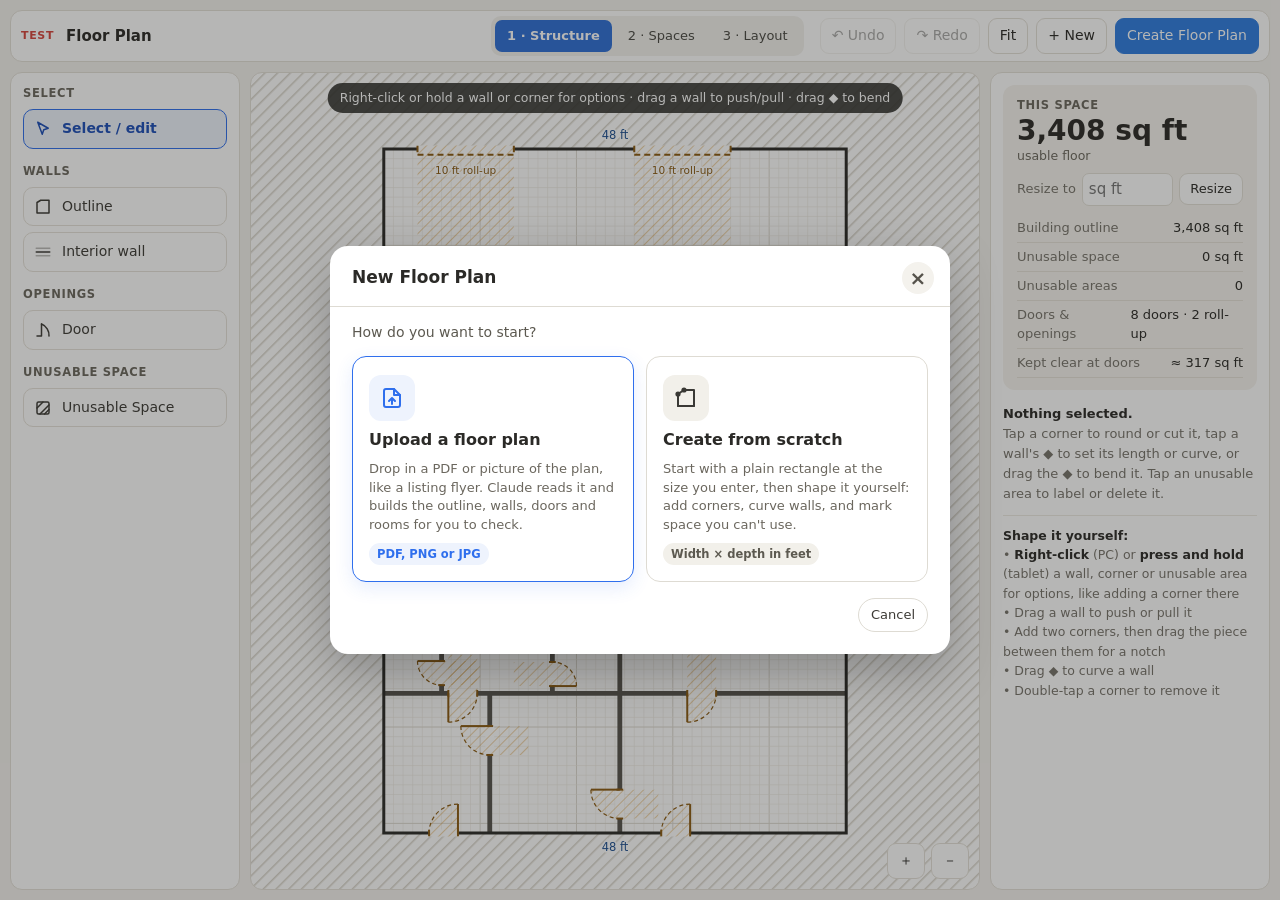
==== floorplan.html @ 1f3d847f "Parking bay art: an empty striped parking space instead of a car Asphalt with white side stripes, a " ====
<!DOCTYPE html>
<html lang="en">
<head>
<script>/* On the test site (not inside a Claude artifact), floor plans are read through the test server's
   /api/read-plan route, signed in with the test app's own sign-in. Never used on the live site. */
(function(){if(typeof window.claude!=='undefined')return;var h=location.hostname;if(!/^test\./.test(h)&&!/^(localhost|127\.0\.0\.1)$/.test(h))return;
 var API='https://mancave-api-test.adamtww.workers.dev';
 function b64(blob){return new Promise(function(res,rej){var r=new FileReader();r.onload=function(){res(String(r.result).split(',')[1])};r.onerror=rej;r.readAsDataURL(blob)})}
 async function sample(prompt,o){o=o||{};var imgs=[];for(var i=0;i<(o.images||[]).length;i++){var b=o.images[i];imgs.push({media_type:b.type||'image/png',data:await b64(b)})}
  var tok=null;try{tok=localStorage.getItem('cave-token')}catch(_){}
  if(!tok)throw {code:'auth',message:'Sign in to the test app first (in this browser), then come back to this page.'};
  var r=await fetch(API+'/api/read-plan',{method:'POST',signal:o.signal,headers:{'content-type':'application/json',authorization:'Bearer '+tok},body:JSON.stringify({prompt:prompt,images:imgs,model:o.model,max_tokens:o.maxTokens||o.max_tokens})});
  var j=await r.json().catch(function(){return {}});if(!r.ok)throw {code:r.status===401?'auth':'server',message:j.error||('Error '+r.status)};return {text:j.text||'',truncated:!!j.truncated}}
 sample.limits=async function(){return {images:{mediaTypes:['image/png','image/jpeg','image/webp','image/gif']}}};
 window.claude={use:async function(n){if(n==='sample')return sample;throw new Error(n+' is not available on this site')}};window.__siteShim=true;
 window.addEventListener('load',function(){setTimeout(function(){var st=document.getElementById('ai-status');if(st&&/your own Claude plan/.test(st.textContent))st.textContent='Reads the plan with Claude through the test server. Sign in to the test app first.'},500)})})();
</script>
<meta charset="utf-8">
<meta name="viewport" content="width=device-width, initial-scale=1, maximum-scale=1">
<title>Floor Plan + Rooms</title>
<style>
:root{--bg:#f4f2ee;--panel:#fff;--line:#e4e0d8;--ink:#2b2a27;--mut:#77736b;--ac:#2f7de1;--acs:#e7f0fc;--bk:#3a3936;--red:#d6453d}
*{box-sizing:border-box}
html,body{margin:0;height:100%;overflow:hidden;background:var(--bg);color:var(--ink);font:14px/1.4 system-ui,-apple-system,"Segoe UI",sans-serif;-webkit-tap-highlight-color:transparent}
html{color-scheme:light}
button,input,select{font:inherit;color:inherit}
input,select,option,textarea{background-color:#fff;color:#2b2a27}
input{font-size:16px}
.app{display:grid;grid-template-columns:250px 1fr 236px;grid-template-rows:52px 1fr;height:100%;gap:10px;padding:10px}
.top{grid-column:1/4;display:flex;align-items:center;gap:8px;background:var(--panel);border:1px solid var(--line);border-radius:12px;padding:0 10px}
.top h1{font-size:15px;font-weight:600;margin:0 auto 0 4px}
.tag{font-size:11px;letter-spacing:.06em;color:var(--red);font-weight:600}
.btn{border:1px solid var(--line);background:#fff;border-radius:9px;padding:7px 11px;cursor:pointer;display:inline-flex;align-items:center;gap:6px;white-space:nowrap}
.btn:hover{background:#f8f6f2}
.btn.pri{background:var(--ac);border-color:var(--ac);color:#fff}
.btn.red{color:var(--red)}
.btn:disabled{opacity:.4;cursor:default}
.pane{background:var(--panel);border:1px solid var(--line);border-radius:12px;overflow:auto;padding:12px}
.pane h2{font-size:12px;letter-spacing:.06em;text-transform:uppercase;color:var(--mut);margin:4px 0 8px;font-weight:600}
.pane h2:not(:first-child){margin-top:18px}
.tiles{display:grid;grid-template-columns:repeat(3,1fr);gap:6px}
.tile{border:1px solid var(--line);border-radius:9px;background:#fff;padding:6px 2px 4px;cursor:pointer;display:flex;flex-direction:column;align-items:center;gap:2px;font-size:11px;color:var(--mut)}
.tile svg{width:34px;height:30px}
.tile.on{border-color:var(--ac);background:var(--acs);color:#1d4f91}
.tile.on svg path{fill:#bcd5f6;stroke:#1d4f91}
.fields{display:grid;grid-template-columns:1fr 1fr;gap:6px;margin-top:10px}
.fields label{font-size:11px;color:var(--mut);display:flex;flex-direction:column;gap:2px}
.fields input{width:100%;border:1px solid var(--line);border-radius:7px;padding:5px 7px}
.tools{display:grid;grid-template-columns:1fr 1fr;gap:6px}
.tool{border:1px solid var(--line);border-radius:9px;background:#fff;padding:7px 8px;cursor:pointer;text-align:left;font-size:13px}
.tool.on{border-color:var(--ac);background:var(--acs);color:#1d4f91}
.tool.bk.on{border-color:var(--bk);background:#ecebe8;color:var(--bk)}
.opt{display:flex;align-items:center;gap:8px;margin-top:8px;font-size:13px;color:var(--mut)}
.stage{position:relative;background:var(--panel);border:1px solid var(--line);border-radius:12px;overflow:hidden;touch-action:none}
#sv{width:100%;height:100%;display:block;user-select:none;-webkit-user-select:none;-webkit-touch-callout:none}
.wallhit:hover{stroke:rgba(47,125,225,.18)}
.ring{position:absolute;width:46px;height:46px;margin:-23px 0 0 -23px;border-radius:50%;border:3px solid #2f7de1;opacity:0;transform:scale(.3);pointer-events:none}
.ring.go{animation:hold .5s linear forwards}
@keyframes hold{0%{opacity:.2;transform:scale(.3)}100%{opacity:.9;transform:scale(1)}}
.cmenu{position:absolute;display:none;flex-direction:column;min-width:190px;background:#fff;border:1px solid var(--line);border-radius:12px;box-shadow:0 10px 30px rgba(0,0,0,.14);padding:5px;z-index:5}
.cmenu.on{display:flex}
.cmenu button{border:0;background:none;text-align:left;padding:9px 11px;border-radius:8px;cursor:pointer;font-size:14px}
.cmenu button:hover{background:#f3f1ec}
.cmenu .dz{color:var(--red)}
.pv{position:fixed;inset:0;background:rgba(30,29,27,.55);display:none;align-items:center;justify-content:center;z-index:20;padding:18px}
.pv.on{display:flex}
.pvbox{background:#fff;border-radius:14px;width:min(1100px,100%);height:100%;display:flex;flex-direction:column;overflow:hidden}
.pvhead{display:flex;justify-content:space-between;align-items:center;gap:10px;padding:10px 12px;border-bottom:1px solid var(--line)}
.pvmeta{font-size:12px;color:var(--mut)}
.pvbody{flex:1;overflow:auto;background:#f1efea;padding:14px;text-align:center}
.pvbody img,.pvbody canvas{display:block;margin:0 auto 14px;background:#fff;box-shadow:0 1px 4px rgba(0,0,0,.12)}
.hint{position:absolute;left:50%;top:10px;transform:translateX(-50%);background:rgba(43,42,39,.86);color:#fff;font-size:12.5px;padding:6px 12px;border-radius:20px;pointer-events:none;white-space:nowrap;max-width:94%;overflow:hidden;text-overflow:ellipsis}
.fab{position:absolute;right:10px;bottom:10px;display:flex;gap:6px}
.stat{background:#f8f6f2;border-radius:10px;padding:10px 12px;margin-bottom:8px}
.stat .k{font-size:11px;color:var(--mut)}
.stat .v{font-size:20px;font-weight:600}
.row{display:flex;justify-content:space-between;font-size:13px;padding:5px 0;border-bottom:1px solid #f0ede7}
.row span:first-child{color:var(--mut)}
.insp label{display:block;font-size:11px;color:var(--mut);margin:10px 0 3px}
.insp .ln{display:flex;gap:6px;flex-wrap:wrap}
.insp input{flex:1;min-width:0;border:1px solid var(--line);border-radius:7px;padding:5px 7px}
.insp .btn{padding:6px 9px;font-size:13px}
.empty{color:var(--mut);font-size:13px;line-height:1.55}
.empty b{color:var(--ink);font-weight:600}
.toast{position:fixed;left:50%;bottom:22px;transform:translateX(-50%) translateY(20px);opacity:0;background:var(--ink);color:#fff;padding:9px 16px;border-radius:10px;font-size:13px;transition:.25s;pointer-events:none;z-index:9}
.toast.on{opacity:1;transform:translateX(-50%)}
@media (max-width:900px){.app{grid-template-columns:1fr;grid-template-rows:52px auto 55vh auto;height:auto;min-height:100%}html,body{overflow:auto}.top{grid-column:1}}

#steps{display:flex;gap:4px;background:#f3f2ee;border-radius:10px;padding:4px;margin:0 8px}
#steps button{font:inherit;font-size:13px;border:0;background:transparent;padding:7px 12px;border-radius:7px;color:#4a4943;cursor:pointer;white-space:nowrap}
#steps button[aria-current=page]{background:#2f6fd6;color:#fff;font-weight:600}
#zleft,#zright{display:none;flex-direction:column;gap:10px}
body.st-spaces .zpL>*:not(#zleft),body.st-layout .zpL>*:not(#zleft),body.st-spaces .zpR>*:not(#zright),body.st-layout .zpR>*:not(#zright){display:none!important}
body.st-spaces #zleft,body.st-layout #zleft,body.st-spaces #zright,body.st-layout #zright{display:flex}
#zleft h2{margin:6px 0 0;font-size:11px;letter-spacing:.08em;text-transform:uppercase;color:#6b6960}
#zleft .btn.on{border-color:#2f7de1;background:#eaf1fd;color:#1d4f91}
.zseg{display:grid;grid-template-columns:repeat(2,minmax(0,1fr));gap:4px;background:#f3f2ee;padding:4px;border-radius:9px}
.zseg button{font:inherit;font-size:13px;padding:9px 4px;border:0;border-radius:7px;background:transparent;color:#4a4943;cursor:pointer}
.zseg button[aria-pressed=true]{background:#fff;color:#1d4f91;font-weight:600;box-shadow:0 1px 2px rgba(0,0,0,.12)}
.zhelp,.zmuted{font-size:12.5px;color:#6b6960;line-height:1.45;margin:0}
.zrow{display:flex;gap:12px;align-items:center;flex-wrap:wrap}.zsm{font-size:13px;color:#4a4943;display:flex;gap:6px;align-items:center}
.zsm select{font:inherit;font-size:13px;padding:4px 6px;border:1px solid #d9d6ce;border-radius:6px;background:#fff;color:#26251f}
.ztypes{display:flex;flex-direction:column;gap:2px}
.ztypes button,.zlist button{font:inherit;font-size:13.5px;display:flex;align-items:center;gap:9px;padding:7px 9px;border-radius:8px;border:1px solid transparent;background:transparent;color:#26251f;text-align:left;cursor:pointer}
.ztypes button:hover,.zlist button:hover{background:#f5f4f0}
.ztypes button[aria-pressed=true],.zlist button[aria-pressed=true]{border-color:#2f7de1;background:#eaf1fd;color:#1d4f91;font-weight:600}
.zsw{width:14px;height:14px;flex:0 0 14px;border-radius:4px}
.zcard{background:#fff;border:1px solid #e4e2dc;border-radius:12px;padding:14px;display:flex;flex-direction:column;gap:9px}
.zlab{font-size:11px;font-weight:600;letter-spacing:.08em;color:#6b6960}.zbig{font-size:26px;font-weight:700;color:#26251f}
.zstats{display:grid;grid-template-columns:1fr auto;gap:5px 10px;font-size:13px;color:#4a4943}.zstats b{color:#26251f;text-align:right}
.zbar{display:flex;height:9px;border-radius:5px;overflow:hidden;background:#ece9e2}
.zlist{display:flex;flex-direction:column;gap:2px;max-height:240px;overflow:auto}.zlist .zn{flex:1;min-width:0;overflow:hidden;text-overflow:ellipsis;white-space:nowrap}.zlist .za{font-size:12px;color:#6b6960;font-weight:400}
.zfl{display:flex;flex-direction:column;gap:4px;font-size:12px;color:#6b6960}
.zfl input,.zfl select{font:inherit;font-size:14px;color:#26251f;padding:8px 9px;border:1px solid #d9d6ce;border-radius:8px;background:#fff}
#z-name{font-weight:600;font-size:15px}
.zchk{display:flex;align-items:center;gap:8px;font-size:13.5px;color:#26251f}.zchk span{margin-left:auto;font-size:11.5px;color:#6b6960}.zchk input{width:17px;height:17px;margin:0}
.zbanner{font-size:12.5px;color:#1f3d75;background:#eef3fd;border-radius:8px;padding:9px 10px;line-height:1.45;display:flex;flex-direction:column;gap:7px;align-items:flex-start}
.zdel{color:#b42336!important;border-color:#e3b4bb!important;align-self:flex-start}

#l-q{font:inherit;font-size:14px;padding:8px 10px;border:1px solid #d9d6ce;border-radius:8px;background:#fff;color:#26251f}
#l-cats{display:flex;flex-direction:column;gap:4px;overflow:auto;min-height:0}
.lcat summary{display:flex;align-items:center;gap:8px;font-size:13.5px;font-weight:600;padding:7px 4px;cursor:pointer;list-style:none;color:#26251f}
.lcat summary::-webkit-details-marker{display:none}.lcat summary .za{margin-left:auto;font-weight:400;font-size:12px;color:#6b6960}
.lpi{font:inherit;font-size:13px;display:flex;gap:8px;justify-content:space-between;align-items:baseline;width:100%;text-align:left;padding:6px 8px 6px 26px;border:1px solid transparent;border-radius:7px;background:transparent;color:#26251f;cursor:pointer}
.lpi:hover{background:#f5f4f0}.lpi.on{border-color:#2f7de1;background:#eaf1fd;color:#1d4f91;font-weight:600}.lpi.nofit{color:#8f8b82}.lpi .za{font-size:12px;color:#6b6960;white-space:nowrap}
.lwarn{font-size:12.5px;color:#9b2c2c;background:#fdecec;border-radius:8px;padding:8px 10px;line-height:1.4}
.lsize{display:grid;grid-template-columns:1fr 1fr auto;gap:8px;align-items:end}.lsize input{width:100%;box-sizing:border-box}
.lrow{display:flex;gap:8px;flex-wrap:wrap}
.lcirc{display:flex;flex-direction:column;gap:6px}.lcirc div{display:grid;grid-template-columns:1fr auto;font-size:13px;color:#26251f}.lcirc em{font-style:normal;color:#6b6960;font-size:12px}.lcirc small{grid-column:1/-1;color:#6b6960;font-size:12px}
.lz{display:flex;flex-direction:column;gap:6px}.lz div{display:flex;align-items:center;gap:8px;font-size:13px}.lz .zn{flex:1;min-width:0;overflow:hidden;text-overflow:ellipsis;white-space:nowrap}.lz .za{font-size:12px;color:#6b6960}
.lalert summary{font-size:13px;font-weight:600;color:#8a4a0e;cursor:pointer}.lalert p{font-size:12.5px;color:#4a4943;line-height:1.45;margin:6px 0 0}
body.st-layout #zleft{min-height:0;overflow:hidden}
:root{--accent:#2f7de1;--bad:#d6453d;--muted:#77736b}
.chip{position:fixed;z-index:50;pointer-events:none;background:#fff;border:1px solid #c9c4b8;border-radius:8px;padding:7px 10px;box-shadow:0 10px 30px rgba(0,0,0,.18);font-size:12px;transform:translate(-50%,-60%) rotate(-3deg) scale(1.03);transition:transform .08s;white-space:nowrap}
.chip b{font-weight:600}.chip span{color:var(--muted);margin-left:6px}
body.dragging,body.dragging *{cursor:grabbing!important}
.pi.lift{background:#e7eefc}
#zleft .lq{display:flex;gap:8px;padding:10px 14px;border-bottom:1px solid var(--line)}
#zleft .lq input{flex:1;min-width:0;border:1px solid var(--line);border-radius:8px;padding:9px 10px;font-size:14px;outline:none}
#zleft .lq input:focus{border-color:var(--accent)}
.lsec{border-bottom:1px solid #f0eee9}
.lsh{display:flex;align-items:center;gap:8px;width:100%;background:none;border:0;padding:13px 6px 11px;font:inherit;font-weight:700;font-size:14px;color:#2b2a27;cursor:pointer;text-align:left}
.lsh i{width:8px;height:8px;border-radius:50%;flex:none}.lsh .lsn{flex:1;min-width:0;white-space:nowrap;overflow:hidden;text-overflow:ellipsis}
.lsh .lct{font-weight:600;font-size:11.5px;color:#8a857a;background:#f3f1ec;border-radius:99px;padding:1px 7px}
.lsh .lchev{color:#8a857a;transition:transform .2s}.lsec.open .lchev{transform:rotate(90deg)}
.lgrid{display:grid;grid-template-columns:1fr 1fr;gap:10px;padding:0 2px 12px}
.lcard{aspect-ratio:1;border-radius:14px;background:#fff;border:1px solid #e6e3dc;box-shadow:0 2px 6px rgba(40,36,28,.06);display:flex;flex-direction:column;padding:8px 8px 7px;box-sizing:border-box;position:relative;overflow:hidden;cursor:grab;user-select:none;-webkit-user-select:none;-webkit-touch-callout:none;touch-action:pan-y;transition:opacity .15s,transform .15s}
.lcard:before{content:'';position:absolute;left:0;right:0;top:0;height:4px;background:var(--c)}
.lcard:hover{border-color:#cfd9ef}
.lcard .lgrip{position:absolute;top:9px;right:8px;width:6px;height:10px;background-image:radial-gradient(circle,#c4bfb3 1.1px,transparent 1.3px);background-size:3px 3.3px}
.lcard .lart{flex:1;min-height:0;padding:6px 14px 0}.lcard .lart svg{width:100%;height:100%;display:block}
.lcard .lnm{font-size:12px;font-weight:600;color:#2b2a27;line-height:1.2;max-height:2.4em;overflow:hidden;margin-top:4px}
.lcard .lnm em{font-style:normal;font-size:9.5px;font-weight:700;color:#1f4fbf;background:#eef3fd;border-radius:4px;padding:0 4px;margin-left:4px;vertical-align:1px}
.lcard .lbdg{display:flex;gap:4px;margin-top:4px}.lcard .lbdg span{font-size:10.5px;font-weight:600;background:#f3f1ec;color:#6b675e;padding:2px 6px;border-radius:6px;white-space:nowrap}.lcard .lbdg .p{background:#fff4d6;color:#8a6200}
.lcard.lift{opacity:.35}
.chip.cardchip{padding:0;border:0;background:none;box-shadow:none;transition:none}
.chip.cardchip .lcard{transform:scale(1.05);border:1.5px solid #2f6fed;box-shadow:0 14px 28px rgba(40,36,28,.22);opacity:1}
body.touch .lcard{touch-action:pan-y}
.chip.cardchip{overflow:visible}
.cardchip .hang{position:absolute;left:0;top:0;width:0;height:0;transform-origin:0 0}
.cardchip .lcard{transition:transform .2s cubic-bezier(.3,1.5,.5,1),opacity .16s}
.cardchip.onc .lcard{transform:scale(.6,.12)!important;opacity:0}
.cardchip .hbox{position:absolute;left:0;top:10px;box-sizing:border-box;background:#e8e5de;border:1.5px solid #9d988c;box-shadow:0 14px 24px rgba(40,36,28,.24),0 2px 5px rgba(40,36,28,.14);display:flex;align-items:center;justify-content:center;text-align:center;color:#3d3b36;font-weight:600;line-height:1.1;padding:2px;overflow:hidden;
 opacity:0;transform:scale(.35,1.5);transform-origin:50% 0;transition:opacity .1s,transform .34s cubic-bezier(.34,1.9,.5,1),width .12s,height .12s}
.cardchip .hbox span{display:-webkit-box;-webkit-line-clamp:3;-webkit-box-orient:vertical;overflow:hidden}
.cardchip.onc .hbox{opacity:.95;transform:scale(1);transition-delay:.06s,.06s,0s,0s}
.cardchip .hbox.bad{border-color:var(--bad);background:#f6e3df}
.cardchip.drop .hang{transition:transform .085s ease-out}.cardchip.drop .hbox{transition:left .14s ease-in,top .14s ease-in,box-shadow .14s;box-shadow:0 1px 2px rgba(40,36,28,.2)}
.cardchip.home{transition:left .3s cubic-bezier(.3,.8,.4,1),top .3s cubic-bezier(.3,.8,.4,1),opacity .3s;opacity:.4}.cardchip.home .hang{transition:transform .2s}
.cardchip .hbox.art{background:none;border:0;box-shadow:none;padding:0;overflow:visible;filter:drop-shadow(0 12px 14px rgba(40,36,28,.28)) drop-shadow(0 2px 3px rgba(40,36,28,.16))}
.cardchip .hbox.art svg{width:100%;height:100%;display:block}
.cardchip .hbox.art.bad{background:rgba(214,69,69,.12);outline:2px solid var(--bad);outline-offset:1px;border-radius:4px}
.cardchip.drop .hbox.art{filter:drop-shadow(0 1px 1px rgba(40,36,28,.2))}
.lcard,.lcard *{-webkit-user-drag:none;-webkit-user-select:none;user-select:none;-webkit-touch-callout:none}
.lcard *{touch-action:pan-y}
.cardchip .rope,.cardchip .hook{display:none}
.cardchip.tch .rope{display:block;position:absolute;left:-1px;top:9px;width:2px;height:63px;background:#6b675e;border-radius:1px;transform-origin:50% 0;transform:scaleY(0);transition:transform .22s cubic-bezier(.3,1.4,.5,1)}
.cardchip.tch.onc .rope{transform:scaleY(1)}
.cardchip.tch .hook{display:block;position:absolute;left:-12px;top:-12px;width:24px;height:24px;box-sizing:border-box;border-radius:50%;border:3px solid #2f6fed;background:rgba(255,255,255,.85);box-shadow:0 2px 6px rgba(0,0,0,.25);transform:scale(0);transition:transform .2s cubic-bezier(.3,1.6,.5,1)}
.cardchip.tch.onc .hook{transform:scale(1)}
.cardchip.drop .rope,.cardchip.drop .hook,.cardchip.home .rope,.cardchip.home .hook{opacity:0;transition:opacity .1s}
.poof{position:fixed;z-index:45;pointer-events:none}.poof svg{position:absolute;left:0;top:0;overflow:visible}
.poof .sp{opacity:0;transform-box:fill-box;transform-origin:center;animation:smoke .56s cubic-bezier(.2,.7,.3,1) forwards}
@keyframes smoke{0%{opacity:0;transform:scale(.4)}12%{opacity:var(--o,.8)}100%{opacity:0;transform:translate(var(--x),var(--y)) scale(var(--s1,1.6)) rotate(var(--r,0deg))}}
.dshadow{position:fixed;z-index:44;pointer-events:none;border-radius:6px;background:rgba(40,30,10,.38);filter:blur(14px);opacity:.15;transform:scale(1.35);transition:transform .155s cubic-bezier(.5,0,.9,.6),opacity .155s,filter .155s}
.dshadow.on{transform:scale(1.02);opacity:.55;filter:blur(4px)}.dshadow.off{opacity:0;transition:opacity .18s}
.cardchip.drop .hbox{transition:left .155s cubic-bezier(.5,0,.9,.6),top .155s cubic-bezier(.5,0,.9,.6),box-shadow .155s,filter .155s!important}
.lcard.sel{border-color:var(--accent);box-shadow:0 0 0 2px var(--accent),0 4px 12px rgba(47,111,237,.18)}
.dhint{display:flex;align-items:center;justify-content:center;gap:10px;padding:10px 14px;border-bottom:1px solid var(--line);font-size:13px;color:#6b675e;user-select:none}
.dhint .cd{flex:none;width:26px;height:26px;border-radius:6px;border:1.5px solid #e6e3dc;border-top:4px solid #b9b4a8;background:#fff;box-shadow:0 2px 4px rgba(0,0,0,.08);transform:rotate(-6deg);box-sizing:border-box}
.dhint .ar{flex:none;color:#2f6fed;font-size:16px;letter-spacing:-2px;white-space:nowrap}
.dhint .rm{flex:none;width:34px;height:24px;border:2px solid #2b2a27;border-radius:3px;background:#faf9f6;position:relative;box-sizing:border-box}
.dhint .rm:after{content:'';position:absolute;right:4px;bottom:3px;width:9px;height:8px;border:1.5px dashed #3f8a4f;border-radius:2px;background:rgba(63,138,79,.15)}
.lcard .lbdg .rz{background:#eef3fd!important;color:#2f6fed!important}
#zleft .lgrid{gap:8px}
.lcard.nofit{opacity:.55}.lcard.nofit:hover{opacity:.8}
.lcard .lbdg .wt{background:#e6f1fb;color:#17607a}
.lcard{cursor:grab}
#zleft .dhint{border:0;padding:4px 0 6px;font-size:12px}
#l-cats{margin:0 -4px}
.lbig{display:flex;flex-direction:column;gap:6px;align-items:flex-start}.lbig .lart{width:120px;height:96px;align-self:center}.lbig .lart svg{width:100%;height:100%}
#zright .irow{display:flex;justify-content:space-between;align-items:baseline;gap:12px;padding:7px 0;border-bottom:1px solid #f0ede6;font-size:13.5px}
#zright .irow span{color:var(--muted)}#zright .irow b{color:#2b2a27;font-weight:600;font-variant-numeric:tabular-nums;white-space:nowrap}#zright .irow b.wrap{white-space:normal;text-align:right}
#zright .isec{margin:12px 0 2px;font-size:11px;font-weight:700;letter-spacing:.08em;text-transform:uppercase;color:#8a857a}
#zright .icirc{padding:8px 10px;margin:4px 0;background:#f8f7f3;border:1px solid #efece5;border-radius:10px}#zright .ic1{font-size:13.5px}#zright .ict{font-weight:600}#zright .ict em{font-style:normal;font-weight:500;color:#8a857a;margin-left:4px}#zright .ic2{font-size:12px;color:#6b675e;margin-top:3px}
#zright .inote{font-size:12.5px;color:#4a4943;background:#f8f7f3;border-radius:8px;padding:8px 10px;line-height:1.45;margin-top:6px}
#zright .iwarn{font-size:12.5px;color:#7a3d0b;background:#fdf1e7;border:1px solid #f0cfae;border-radius:8px;padding:8px 10px;line-height:1.45;margin-top:6px}
.opop{animation:opop .32s cubic-bezier(.3,1.6,.5,1)}@keyframes opop{0%{transform:scale(.92)}60%{transform:scale(1.04)}100%{transform:scale(1)}}

/* ---------- new-layout flow (start options, upload, loading) ---------- */
.nf-mdl{position:fixed;inset:0;z-index:200;display:none;align-items:center;justify-content:center;background:rgba(30,29,26,.32);font-family:Inter,system-ui,sans-serif}
.nf-mdl.show{display:flex}
.nf-box{background:#fff;border-radius:18px;width:min(620px,92vw);max-height:88vh;display:flex;flex-direction:column;box-shadow:0 18px 50px rgba(0,0,0,.25);animation:nfIn .14s ease-out;overflow:hidden;color:#2b2a27}
@keyframes nfIn{from{transform:translateY(6px) scale(.98);opacity:0}to{transform:none;opacity:1}}
.nf-h{display:flex;align-items:center;justify-content:space-between;padding:16px 16px 12px 22px;border-bottom:1px solid #dedbd3;font-size:17px;font-weight:700}
.nf-h .nf-tl{display:flex;align-items:center}
.nf-x{border:0;background:#f4f2ed;width:32px;height:32px;border-radius:50%;font-size:20px;line-height:1;cursor:pointer;color:#55524b}
.nf-back{border:0;background:#f4f2ed;height:32px;border-radius:999px;padding:0 12px 0 8px;font-size:13.5px;cursor:pointer;color:#55524b;display:flex;align-items:center;gap:4px;margin-right:10px}
.nf-b{overflow:auto;padding:16px 22px 22px}
.nf-lead{margin:0 0 14px;font-size:14px;color:#5c5950}
.nf-choices{display:grid;grid-template-columns:1fr 1fr;gap:12px}
@media (max-width:560px){.nf-choices{grid-template-columns:1fr}}
.nf-ch{display:flex;flex-direction:column;align-items:flex-start;gap:8px;text-align:left;background:#fff;border:1.5px solid #dedbd3;border-radius:14px;padding:18px 16px 16px;cursor:pointer;color:#2b2a27;font:inherit;transition:border-color .12s,box-shadow .12s}
.nf-ch:hover,.nf-ch:focus-visible{border-color:#2f6fed;box-shadow:0 6px 18px rgba(47,111,237,.12);outline:none}
.nf-ic{width:46px;height:46px;border-radius:12px;display:flex;align-items:center;justify-content:center;background:#eef3fd;color:#2f6fed}
.nf-ch.scratch .nf-ic{background:#f2f0ea;color:#3a3935}
.nf-ct{font-size:16px;font-weight:700}
.nf-cd{font-size:13px;line-height:1.45;color:#6b675e}
.nf-tag{font-size:11.5px;font-weight:600;color:#2f6fed;background:#eef3fd;border-radius:999px;padding:3px 8px}
.nf-ch.scratch .nf-tag{color:#5c5950;background:#f2f0ea}
.nf-foot{display:flex;justify-content:flex-end;gap:8px;margin-top:16px;align-items:center}
.nf-btn{border:1px solid #dedbd3;background:#fff;border-radius:999px;padding:7px 12px;font-size:13px;cursor:pointer;color:#3d3b36;white-space:nowrap;font-family:inherit}
.nf-btn:hover{background:#f4f2ed}
.nf-btn.pri{background:#2f6fed;border-color:#2f6fed;color:#fff;font-weight:600}
.nf-btn.pri:hover{background:#2763d6}
.nf-btn[disabled]{opacity:.45;cursor:default}
.nf-drop{display:flex;flex-direction:column;align-items:center;justify-content:center;gap:10px;text-align:center;border:2px dashed #cfcac0;border-radius:14px;padding:34px 18px;background:#fbfaf7;cursor:pointer;transition:border-color .12s,background .12s}
.nf-drop:hover,.nf-drop:focus-visible{border-color:#2f6fed;outline:none}
.nf-drop.over{border-color:#2f6fed;background:#eef3fd}
.nf-dt{font-size:16px;font-weight:700}
.nf-ds{font-size:13px;color:#6b675e}
.nf-file{display:none;align-items:center;gap:12px;border:1.5px solid #dedbd3;border-radius:14px;padding:12px}
.nf-file.show{display:flex}
.nf-th{width:64px;height:64px;border-radius:10px;background:#f2f0ea center/cover no-repeat;flex:none;display:flex;align-items:center;justify-content:center;color:#8a867c;font-size:12px;font-weight:700}
.nf-fn{font-size:14.5px;font-weight:600;word-break:break-all}
.nf-fs{font-size:12.5px;color:#6b675e;margin-top:2px}
.nf-fx{margin-left:auto;border:0;background:none;color:#8a867c;font-size:13px;cursor:pointer;text-decoration:underline;font-family:inherit}
.nf-err{display:none;margin-top:10px;font-size:13px;color:#b3412f;background:#fbeeeb;border-radius:10px;padding:8px 10px;line-height:1.45}
.nf-err.show{display:block}
.nf-note{font-size:12.5px;color:#8a867c;margin-top:12px}
/* loading card */
.nf-load{width:min(660px,94vw)}
.nf-lrow{display:flex;gap:20px;padding:22px}
@media (max-width:620px){.nf-lrow{flex-direction:column}}
.nf-thumb{width:200px;height:260px;flex:none;border-radius:12px;border:1px solid #dedbd3;background:#fff;position:relative;overflow:hidden}
.nf-thumb .pg{position:absolute;left:0;top:0;transform-origin:0 0;transition:transform 1.1s cubic-bezier(.3,.7,.2,1)}
.nf-thumb .ph{position:absolute;inset:0;display:flex;align-items:center;justify-content:center;color:#a29e94;font-size:13px}
.nf-thumb::after{content:"";position:absolute;left:0;right:0;height:40%;top:-40%;background:linear-gradient(180deg,transparent,rgba(47,111,237,.16),transparent);animation:nfScan 2.2s linear infinite}
.nf-load.done .nf-thumb::after,.nf-load.fail .nf-thumb::after{display:none}
@keyframes nfScan{to{top:100%}}
.nf-lt{font-size:18px;font-weight:700;margin:2px 0 4px}
.nf-ls{font-size:13px;color:#6b675e;margin-bottom:14px;word-break:break-all}
.nf-steps{list-style:none;margin:0;padding:0;display:flex;flex-direction:column;gap:9px}
.nf-steps li{display:flex;align-items:center;gap:10px;font-size:14px;color:#a29e94}
.nf-steps li .dot{width:20px;height:20px;border-radius:50%;border:2px solid #dcd8cf;flex:none;display:flex;align-items:center;justify-content:center}
.nf-steps li.now{color:#2b2a27;font-weight:600}
.nf-steps li.now .dot{border-color:#2f6fed;border-right-color:transparent;animation:nfSpin .8s linear infinite}
.nf-steps li.ok{color:#5c5950}
.nf-steps li.ok .dot{border-color:#1f9d55;background:#1f9d55}
.nf-steps li.ok .dot::after{content:"";width:5px;height:9px;border:solid #fff;border-width:0 2px 2px 0;transform:rotate(45deg) translate(-1px,-1px)}
.nf-steps li.skip{display:none}
.nf-steps small{font-weight:400;color:#a29e94}
@keyframes nfSpin{to{transform:rotate(360deg)}}
.nf-pbar{height:6px;border-radius:99px;background:#ece9e2;overflow:hidden;flex:1}
.nf-pbar i{display:block;height:100%;width:0;background:#2f6fed;border-radius:99px;transition:width .5s ease}
.nf-load.fail .nf-pbar i{background:#d64545}
.nf-time{font-size:12.5px;color:#8a867c;font-variant-numeric:tabular-nums;min-width:34px;text-align:right}
.nf-done{display:none;font-weight:700;color:#1f7a45;font-size:14px;margin-right:auto}
.nf-load.done .nf-done{display:block}
.nf-new{white-space:nowrap}
/* on/off settings are toggle switches, drawn by the page (so dark mode can't grey them out), switch on the left */
#left input[type=checkbox]{-webkit-appearance:none;appearance:none;position:relative;width:38px;height:22px;margin:0;flex:none;border:0;border-radius:99px;background:#d6d2c8;cursor:pointer;vertical-align:middle;transition:background .15s}
#left input[type=checkbox]::after{content:"";position:absolute;top:3px;left:3px;width:16px;height:16px;border-radius:50%;background:#fff;box-shadow:0 1px 2px rgba(0,0,0,.18);transition:left .15s}
#left input[type=checkbox]:checked{background:#2f6fed}
#left input[type=checkbox]:checked::after{left:19px}
#left input[type=checkbox]:focus-visible{outline:2px solid #2f6fed;outline-offset:2px}
#left label.opt{gap:10px;align-items:center;padding:3px 0}
/* ---- layout D panels ---- */
.app{grid-template-columns:230px 1fr 280px!important}
.nf-grp{display:flex;flex-direction:column;gap:6px;margin-bottom:14px}
.nf-h2{font-size:11.5px;font-weight:600;letter-spacing:.06em;text-transform:uppercase;color:#6b675e;margin:0 0 2px}
#left .nf-t{display:flex;align-items:center;gap:10px;width:100%;border:1px solid #e6e2da;background:#fff;border-radius:10px;padding:9px 10px;font-size:14px;color:#3d3b36;cursor:pointer;text-align:left;font-family:inherit}
#left .nf-t:hover{background:#f7f6f2}
#left .nf-t.on{background:#eef3fd;border-color:#2f6fed;color:#1d4fb8;font-weight:600}
.nf-view{border-top:1px solid #eeebe4;padding-top:12px;margin-top:4px}
.nf-card{background:#f6f4ef;border-radius:12px;padding:12px 14px}
.nf-big #a-use{font-size:28px;font-weight:700;line-height:1.15}
.nf-sub{font-size:12.5px;color:#6b675e;margin-bottom:8px}
.nf-card .row{border-color:#e6e2d9}
.nf-rs{border:0!important;padding:0!important;display:flex!important;gap:6px!important;align-items:center}
.nf-rs input{flex:1;min-width:0;width:auto!important}
.nf-rs span{font-size:13px;color:#6b675e}
.nf-more{margin-top:8px}
.nf-ctx{margin-top:14px;display:flex;flex-direction:column;gap:10px}
.nf-p{font-size:13px;color:#6b675e;margin:0;line-height:1.5}
.nf-seg{display:grid;grid-template-columns:1fr 1fr;gap:6px}
.nf-seg .tool{text-align:center;font-size:13.5px;padding:8px}
.nf-ctx #dooropt,.nf-ctx #colopt{gap:8px;align-items:center;font-size:13.5px;margin:0}
.nf-tips{font-size:12.5px!important;margin:0!important;border-top:1px solid #eeebe4;padding-top:10px}
/* importing is done by the new-layout flow, so the panel's own floor-plan section is hidden (its controls still drive the reader) */
#ai-box{display:none!important}


.nf-grow{display:flex;flex-direction:column;gap:6px;margin-top:8px;font-size:12.5px;color:#6b675e}
.nf-grow div{display:flex;gap:6px;flex-wrap:wrap}
.nf-grow .btn{padding:6px 10px;font-size:13px}
.nf-shape{display:none;margin-top:10px;padding-top:10px;border-top:1px solid #e6e2d9;font-size:13px}
.nf-shape.show{display:block}
.nf-shape .st{display:flex;align-items:center;gap:8px;justify-content:space-between}
.nf-shape .lk{display:flex;align-items:center;gap:6px;color:#5c5950}
.nf-shape .btn{padding:6px 11px;font-size:13px}
.nf-shape .rst{display:none;margin-top:8px;width:100%;justify-content:center}
.nf-shape.changed .rst{display:flex}
.nf-shape .why{color:#8a867c;font-size:12px;margin-top:6px;line-height:1.4}

</style>
<script>/* polygon-clipping 0.15.7 · MIT License · github.com/mfogel/polygon-clipping */
!function(t,e){"object"==typeof exports&&"undefined"!=typeof module?module.exports=e():"function"==typeof define&&define.amd?define(e):(t="undefined"!=typeof globalThis?globalThis:t||self).polygonClipping=e()}(this,(function(){"use strict";
/**
     * splaytree v3.1.2
     * Fast Splay tree for Node and browser
     *
     * @author Alexander Milevski <info@w8r.name>
     * @license MIT
     * @preserve
     */
/*! *****************************************************************************
    Copyright (c) Microsoft Corporation. All rights reserved.
    Licensed under the Apache License, Version 2.0 (the "License"); you may not use
    this file except in compliance with the License. You may obtain a copy of the
    License at http://www.apache.org/licenses/LICENSE-2.0

    THIS CODE IS PROVIDED ON AN *AS IS* BASIS, WITHOUT WARRANTIES OR CONDITIONS OF ANY
    KIND, EITHER EXPRESS OR IMPLIED, INCLUDING WITHOUT LIMITATION ANY IMPLIED
    WARRANTIES OR CONDITIONS OF TITLE, FITNESS FOR A PARTICULAR PURPOSE,
    MERCHANTABLITY OR NON-INFRINGEMENT.

    See the Apache Version 2.0 License for specific language governing permissions
    and limitations under the License.
    ***************************************************************************** */function t(t,e){var n,r,i,o,s={label:0,sent:function(){if(1&i[0])throw i[1];return i[1]},trys:[],ops:[]};return o={next:l(0),throw:l(1),return:l(2)},"function"==typeof Symbol&&(o[Symbol.iterator]=function(){return this}),o;function l(o){return function(l){return function(o){if(n)throw new TypeError("Generator is already executing.");for(;s;)try{if(n=1,r&&(i=2&o[0]?r.return:o[0]?r.throw||((i=r.return)&&i.call(r),0):r.next)&&!(i=i.call(r,o[1])).done)return i;switch(r=0,i&&(o=[2&o[0],i.value]),o[0]){case 0:case 1:i=o;break;case 4:return s.label++,{value:o[1],done:!1};case 5:s.label++,r=o[1],o=[0];continue;case 7:o=s.ops.pop(),s.trys.pop();continue;default:if(!(i=s.trys,(i=i.length>0&&i[i.length-1])||6!==o[0]&&2!==o[0])){s=0;continue}if(3===o[0]&&(!i||o[1]>i[0]&&o[1]<i[3])){s.label=o[1];break}if(6===o[0]&&s.label<i[1]){s.label=i[1],i=o;break}if(i&&s.label<i[2]){s.label=i[2],s.ops.push(o);break}i[2]&&s.ops.pop(),s.trys.pop();continue}o=e.call(t,s)}catch(t){o=[6,t],r=0}finally{n=i=0}if(5&o[0])throw o[1];return{value:o[0]?o[1]:void 0,done:!0}}([o,l])}}}var e=function(t,e){this.next=null,this.key=t,this.data=e,this.left=null,this.right=null};function n(t,e){return t>e?1:t<e?-1:0}function r(t,n,r){for(var i=new e(null,null),o=i,s=i;;){var l=r(t,n.key);if(l<0){if(null===n.left)break;if(r(t,n.left.key)<0){var h=n.left;if(n.left=h.right,h.right=n,null===(n=h).left)break}s.left=n,s=n,n=n.left}else{if(!(l>0))break;if(null===n.right)break;if(r(t,n.right.key)>0){h=n.right;if(n.right=h.left,h.left=n,null===(n=h).right)break}o.right=n,o=n,n=n.right}}return o.right=n.left,s.left=n.right,n.left=i.right,n.right=i.left,n}function i(t,n,i,o){var s=new e(t,n);if(null===i)return s.left=s.right=null,s;var l=o(t,(i=r(t,i,o)).key);return l<0?(s.left=i.left,s.right=i,i.left=null):l>=0&&(s.right=i.right,s.left=i,i.right=null),s}function o(t,e,n){var i=null,o=null;if(e){var s=n((e=r(t,e,n)).key,t);0===s?(i=e.left,o=e.right):s<0?(o=e.right,e.right=null,i=e):(i=e.left,e.left=null,o=e)}return{left:i,right:o}}function s(t,e,n,r,i){if(t){r(e+(n?"└── ":"├── ")+i(t)+"\n");var o=e+(n?"    ":"│   ");t.left&&s(t.left,o,!1,r,i),t.right&&s(t.right,o,!0,r,i)}}var l=function(){function l(t){void 0===t&&(t=n),this._root=null,this._size=0,this._comparator=t}return l.prototype.insert=function(t,e){return this._size++,this._root=i(t,e,this._root,this._comparator)},l.prototype.add=function(t,n){var i=new e(t,n);null===this._root&&(i.left=i.right=null,this._size++,this._root=i);var o=this._comparator,s=r(t,this._root,o),l=o(t,s.key);return 0===l?this._root=s:(l<0?(i.left=s.left,i.right=s,s.left=null):l>0&&(i.right=s.right,i.left=s,s.right=null),this._size++,this._root=i),this._root},l.prototype.remove=function(t){this._root=this._remove(t,this._root,this._comparator)},l.prototype._remove=function(t,e,n){var i;return null===e?null:0===n(t,(e=r(t,e,n)).key)?(null===e.left?i=e.right:(i=r(t,e.left,n)).right=e.right,this._size--,i):e},l.prototype.pop=function(){var t=this._root;if(t){for(;t.left;)t=t.left;return this._root=r(t.key,this._root,this._comparator),this._root=this._remove(t.key,this._root,this._comparator),{key:t.key,data:t.data}}return null},l.prototype.findStatic=function(t){for(var e=this._root,n=this._comparator;e;){var r=n(t,e.key);if(0===r)return e;e=r<0?e.left:e.right}return null},l.prototype.find=function(t){return this._root&&(this._root=r(t,this._root,this._comparator),0!==this._comparator(t,this._root.key))?null:this._root},l.prototype.contains=function(t){for(var e=this._root,n=this._comparator;e;){var r=n(t,e.key);if(0===r)return!0;e=r<0?e.left:e.right}return!1},l.prototype.forEach=function(t,e){for(var n=this._root,r=[],i=!1;!i;)null!==n?(r.push(n),n=n.left):0!==r.length?(n=r.pop(),t.call(e,n),n=n.right):i=!0;return this},l.prototype.range=function(t,e,n,r){for(var i=[],o=this._comparator,s=this._root;0!==i.length||s;)if(s)i.push(s),s=s.left;else{if(o((s=i.pop()).key,e)>0)break;if(o(s.key,t)>=0&&n.call(r,s))return this;s=s.right}return this},l.prototype.keys=function(){var t=[];return this.forEach((function(e){var n=e.key;return t.push(n)})),t},l.prototype.values=function(){var t=[];return this.forEach((function(e){var n=e.data;return t.push(n)})),t},l.prototype.min=function(){return this._root?this.minNode(this._root).key:null},l.prototype.max=function(){return this._root?this.maxNode(this._root).key:null},l.prototype.minNode=function(t){if(void 0===t&&(t=this._root),t)for(;t.left;)t=t.left;return t},l.prototype.maxNode=function(t){if(void 0===t&&(t=this._root),t)for(;t.right;)t=t.right;return t},l.prototype.at=function(t){for(var e=this._root,n=!1,r=0,i=[];!n;)if(e)i.push(e),e=e.left;else if(i.length>0){if(e=i.pop(),r===t)return e;r++,e=e.right}else n=!0;return null},l.prototype.next=function(t){var e=this._root,n=null;if(t.right){for(n=t.right;n.left;)n=n.left;return n}for(var r=this._comparator;e;){var i=r(t.key,e.key);if(0===i)break;i<0?(n=e,e=e.left):e=e.right}return n},l.prototype.prev=function(t){var e=this._root,n=null;if(null!==t.left){for(n=t.left;n.right;)n=n.right;return n}for(var r=this._comparator;e;){var i=r(t.key,e.key);if(0===i)break;i<0?e=e.left:(n=e,e=e.right)}return n},l.prototype.clear=function(){return this._root=null,this._size=0,this},l.prototype.toList=function(){return function(t){var n=t,r=[],i=!1,o=new e(null,null),s=o;for(;!i;)n?(r.push(n),n=n.left):r.length>0?n=(n=s=s.next=r.pop()).right:i=!0;return s.next=null,o.next}(this._root)},l.prototype.load=function(t,n,r){void 0===n&&(n=[]),void 0===r&&(r=!1);var i=t.length,o=this._comparator;if(r&&f(t,n,0,i-1,o),null===this._root)this._root=h(t,n,0,i),this._size=i;else{var s=function(t,n,r){var i=new e(null,null),o=i,s=t,l=n;for(;null!==s&&null!==l;)r(s.key,l.key)<0?(o.next=s,s=s.next):(o.next=l,l=l.next),o=o.next;null!==s?o.next=s:null!==l&&(o.next=l);return i.next}(this.toList(),function(t,n){for(var r=new e(null,null),i=r,o=0;o<t.length;o++)i=i.next=new e(t[o],n[o]);return i.next=null,r.next}(t,n),o);i=this._size+i,this._root=u({head:s},0,i)}return this},l.prototype.isEmpty=function(){return null===this._root},Object.defineProperty(l.prototype,"size",{get:function(){return this._size},enumerable:!0,configurable:!0}),Object.defineProperty(l.prototype,"root",{get:function(){return this._root},enumerable:!0,configurable:!0}),l.prototype.toString=function(t){void 0===t&&(t=function(t){return String(t.key)});var e=[];return s(this._root,"",!0,(function(t){return e.push(t)}),t),e.join("")},l.prototype.update=function(t,e,n){var s=this._comparator,l=o(t,this._root,s),h=l.left,u=l.right;s(t,e)<0?u=i(e,n,u,s):h=i(e,n,h,s),this._root=function(t,e,n){return null===e?t:(null===t||((e=r(t.key,e,n)).left=t),e)}(h,u,s)},l.prototype.split=function(t){return o(t,this._root,this._comparator)},l.prototype[Symbol.iterator]=function(){var e,n,r;return t(this,(function(t){switch(t.label){case 0:e=this._root,n=[],r=!1,t.label=1;case 1:return r?[3,6]:null===e?[3,2]:(n.push(e),e=e.left,[3,5]);case 2:return 0===n.length?[3,4]:[4,e=n.pop()];case 3:return t.sent(),e=e.right,[3,5];case 4:r=!0,t.label=5;case 5:return[3,1];case 6:return[2]}}))},l}();function h(t,n,r,i){var o=i-r;if(o>0){var s=r+Math.floor(o/2),l=t[s],u=n[s],f=new e(l,u);return f.left=h(t,n,r,s),f.right=h(t,n,s+1,i),f}return null}function u(t,e,n){var r=n-e;if(r>0){var i=e+Math.floor(r/2),o=u(t,e,i),s=t.head;return s.left=o,t.head=t.head.next,s.right=u(t,i+1,n),s}return null}function f(t,e,n,r,i){if(!(n>=r)){for(var o=t[n+r>>1],s=n-1,l=r+1;;){do{s++}while(i(t[s],o)<0);do{l--}while(i(t[l],o)>0);if(s>=l)break;var h=t[s];t[s]=t[l],t[l]=h,h=e[s],e[s]=e[l],e[l]=h}f(t,e,n,l,i),f(t,e,l+1,r,i)}}const c=(t,e)=>t.ll.x<=e.x&&e.x<=t.ur.x&&t.ll.y<=e.y&&e.y<=t.ur.y,p=(t,e)=>{if(e.ur.x<t.ll.x||t.ur.x<e.ll.x||e.ur.y<t.ll.y||t.ur.y<e.ll.y)return null;const n=t.ll.x<e.ll.x?e.ll.x:t.ll.x,r=t.ur.x<e.ur.x?t.ur.x:e.ur.x;return{ll:{x:n,y:t.ll.y<e.ll.y?e.ll.y:t.ll.y},ur:{x:r,y:t.ur.y<e.ur.y?t.ur.y:e.ur.y}}};let g=Number.EPSILON;void 0===g&&(g=Math.pow(2,-52));const a=g*g,y=(t,e)=>{if(-g<t&&t<g&&-g<e&&e<g)return 0;const n=t-e;return n*n<a*t*e?0:t<e?-1:1};class x{constructor(){this.tree=new l,this.round(0)}round(t){const e=this.tree.add(t),n=this.tree.prev(e);if(null!==n&&0===y(e.key,n.key))return this.tree.remove(t),n.key;const r=this.tree.next(e);return null!==r&&0===y(e.key,r.key)?(this.tree.remove(t),r.key):t}}const b=new class{constructor(){this.reset()}reset(){this.xRounder=new x,this.yRounder=new x}round(t,e){return{x:this.xRounder.round(t),y:this.yRounder.round(e)}}},v=11102230246251565e-32,d=134217729,m=(3+8*v)*v;function E(t,e,n,r,i){let o,s,l,h,u=e[0],f=r[0],c=0,p=0;f>u==f>-u?(o=u,u=e[++c]):(o=f,f=r[++p]);let g=0;if(c<t&&p<n)for(f>u==f>-u?(s=u+o,l=o-(s-u),u=e[++c]):(s=f+o,l=o-(s-f),f=r[++p]),o=s,0!==l&&(i[g++]=l);c<t&&p<n;)f>u==f>-u?(s=o+u,h=s-o,l=o-(s-h)+(u-h),u=e[++c]):(s=o+f,h=s-o,l=o-(s-h)+(f-h),f=r[++p]),o=s,0!==l&&(i[g++]=l);for(;c<t;)s=o+u,h=s-o,l=o-(s-h)+(u-h),u=e[++c],o=s,0!==l&&(i[g++]=l);for(;p<n;)s=o+f,h=s-o,l=o-(s-h)+(f-h),f=r[++p],o=s,0!==l&&(i[g++]=l);return 0===o&&0!==g||(i[g++]=o),g}function S(t){return new Float64Array(t)}const _=22204460492503146e-32,w=11093356479670487e-47,k=S(4),R=S(8),I=S(12),P=S(16),N=S(4);function A(t,e,n,r,i,o){const s=(e-o)*(n-i),l=(t-i)*(r-o),h=s-l,u=Math.abs(s+l);return Math.abs(h)>=33306690738754716e-32*u?h:-function(t,e,n,r,i,o,s){let l,h,u,f,c,p,g,a,y,x,b,v,S,A,O,L,$,M;const z=t-i,B=n-i,G=e-o,T=r-o;A=z*T,p=d*z,g=p-(p-z),a=z-g,p=d*T,y=p-(p-T),x=T-y,O=a*x-(A-g*y-a*y-g*x),L=G*B,p=d*G,g=p-(p-G),a=G-g,p=d*B,y=p-(p-B),x=B-y,$=a*x-(L-g*y-a*y-g*x),b=O-$,c=O-b,k[0]=O-(b+c)+(c-$),v=A+b,c=v-A,S=A-(v-c)+(b-c),b=S-L,c=S-b,k[1]=S-(b+c)+(c-L),M=v+b,c=M-v,k[2]=v-(M-c)+(b-c),k[3]=M;let q=function(t,e){let n=e[0];for(let r=1;r<t;r++)n+=e[r];return n}(4,k),C=_*s;if(q>=C||-q>=C)return q;if(c=t-z,l=t-(z+c)+(c-i),c=n-B,u=n-(B+c)+(c-i),c=e-G,h=e-(G+c)+(c-o),c=r-T,f=r-(T+c)+(c-o),0===l&&0===h&&0===u&&0===f)return q;if(C=w*s+m*Math.abs(q),q+=z*f+T*l-(G*u+B*h),q>=C||-q>=C)return q;A=l*T,p=d*l,g=p-(p-l),a=l-g,p=d*T,y=p-(p-T),x=T-y,O=a*x-(A-g*y-a*y-g*x),L=h*B,p=d*h,g=p-(p-h),a=h-g,p=d*B,y=p-(p-B),x=B-y,$=a*x-(L-g*y-a*y-g*x),b=O-$,c=O-b,N[0]=O-(b+c)+(c-$),v=A+b,c=v-A,S=A-(v-c)+(b-c),b=S-L,c=S-b,N[1]=S-(b+c)+(c-L),M=v+b,c=M-v,N[2]=v-(M-c)+(b-c),N[3]=M;const F=E(4,k,4,N,R);A=z*f,p=d*z,g=p-(p-z),a=z-g,p=d*f,y=p-(p-f),x=f-y,O=a*x-(A-g*y-a*y-g*x),L=G*u,p=d*G,g=p-(p-G),a=G-g,p=d*u,y=p-(p-u),x=u-y,$=a*x-(L-g*y-a*y-g*x),b=O-$,c=O-b,N[0]=O-(b+c)+(c-$),v=A+b,c=v-A,S=A-(v-c)+(b-c),b=S-L,c=S-b,N[1]=S-(b+c)+(c-L),M=v+b,c=M-v,N[2]=v-(M-c)+(b-c),N[3]=M;const j=E(F,R,4,N,I);A=l*f,p=d*l,g=p-(p-l),a=l-g,p=d*f,y=p-(p-f),x=f-y,O=a*x-(A-g*y-a*y-g*x),L=h*u,p=d*h,g=p-(p-h),a=h-g,p=d*u,y=p-(p-u),x=u-y,$=a*x-(L-g*y-a*y-g*x),b=O-$,c=O-b,N[0]=O-(b+c)+(c-$),v=A+b,c=v-A,S=A-(v-c)+(b-c),b=S-L,c=S-b,N[1]=S-(b+c)+(c-L),M=v+b,c=M-v,N[2]=v-(M-c)+(b-c),N[3]=M;const U=E(j,I,4,N,P);return P[U-1]}(t,e,n,r,i,o,u)}const O=(t,e)=>t.x*e.y-t.y*e.x,L=(t,e)=>t.x*e.x+t.y*e.y,$=(t,e,n)=>{const r=A(t.x,t.y,e.x,e.y,n.x,n.y);return r>0?-1:r<0?1:0},M=t=>Math.sqrt(L(t,t)),z=(t,e,n)=>{const r={x:e.x-t.x,y:e.y-t.y},i={x:n.x-t.x,y:n.y-t.y};return O(i,r)/M(i)/M(r)},B=(t,e,n)=>{const r={x:e.x-t.x,y:e.y-t.y},i={x:n.x-t.x,y:n.y-t.y};return L(i,r)/M(i)/M(r)},G=(t,e,n)=>0===e.y?null:{x:t.x+e.x/e.y*(n-t.y),y:n},T=(t,e,n)=>0===e.x?null:{x:n,y:t.y+e.y/e.x*(n-t.x)};class q{static compare(t,e){const n=q.comparePoints(t.point,e.point);return 0!==n?n:(t.point!==e.point&&t.link(e),t.isLeft!==e.isLeft?t.isLeft?1:-1:F.compare(t.segment,e.segment))}static comparePoints(t,e){return t.x<e.x?-1:t.x>e.x?1:t.y<e.y?-1:t.y>e.y?1:0}constructor(t,e){void 0===t.events?t.events=[this]:t.events.push(this),this.point=t,this.isLeft=e}link(t){if(t.point===this.point)throw new Error("Tried to link already linked events");const e=t.point.events;for(let t=0,n=e.length;t<n;t++){const n=e[t];this.point.events.push(n),n.point=this.point}this.checkForConsuming()}checkForConsuming(){const t=this.point.events.length;for(let e=0;e<t;e++){const n=this.point.events[e];if(void 0===n.segment.consumedBy)for(let r=e+1;r<t;r++){const t=this.point.events[r];void 0===t.consumedBy&&(n.otherSE.point.events===t.otherSE.point.events&&n.segment.consume(t.segment))}}}getAvailableLinkedEvents(){const t=[];for(let e=0,n=this.point.events.length;e<n;e++){const n=this.point.events[e];n!==this&&!n.segment.ringOut&&n.segment.isInResult()&&t.push(n)}return t}getLeftmostComparator(t){const e=new Map,n=n=>{const r=n.otherSE;e.set(n,{sine:z(this.point,t.point,r.point),cosine:B(this.point,t.point,r.point)})};return(t,r)=>{e.has(t)||n(t),e.has(r)||n(r);const{sine:i,cosine:o}=e.get(t),{sine:s,cosine:l}=e.get(r);return i>=0&&s>=0?o<l?1:o>l?-1:0:i<0&&s<0?o<l?-1:o>l?1:0:s<i?-1:s>i?1:0}}}let C=0;class F{static compare(t,e){const n=t.leftSE.point.x,r=e.leftSE.point.x,i=t.rightSE.point.x,o=e.rightSE.point.x;if(o<n)return 1;if(i<r)return-1;const s=t.leftSE.point.y,l=e.leftSE.point.y,h=t.rightSE.point.y,u=e.rightSE.point.y;if(n<r){if(l<s&&l<h)return 1;if(l>s&&l>h)return-1;const n=t.comparePoint(e.leftSE.point);if(n<0)return 1;if(n>0)return-1;const r=e.comparePoint(t.rightSE.point);return 0!==r?r:-1}if(n>r){if(s<l&&s<u)return-1;if(s>l&&s>u)return 1;const n=e.comparePoint(t.leftSE.point);if(0!==n)return n;const r=t.comparePoint(e.rightSE.point);return r<0?1:r>0?-1:1}if(s<l)return-1;if(s>l)return 1;if(i<o){const n=e.comparePoint(t.rightSE.point);if(0!==n)return n}if(i>o){const n=t.comparePoint(e.rightSE.point);if(n<0)return 1;if(n>0)return-1}if(i!==o){const t=h-s,e=i-n,f=u-l,c=o-r;if(t>e&&f<c)return 1;if(t<e&&f>c)return-1}return i>o?1:i<o||h<u?-1:h>u?1:t.id<e.id?-1:t.id>e.id?1:0}constructor(t,e,n,r){this.id=++C,this.leftSE=t,t.segment=this,t.otherSE=e,this.rightSE=e,e.segment=this,e.otherSE=t,this.rings=n,this.windings=r}static fromRing(t,e,n){let r,i,o;const s=q.comparePoints(t,e);if(s<0)r=t,i=e,o=1;else{if(!(s>0))throw new Error(`Tried to create degenerate segment at [${t.x}, ${t.y}]`);r=e,i=t,o=-1}const l=new q(r,!0),h=new q(i,!1);return new F(l,h,[n],[o])}replaceRightSE(t){this.rightSE=t,this.rightSE.segment=this,this.rightSE.otherSE=this.leftSE,this.leftSE.otherSE=this.rightSE}bbox(){const t=this.leftSE.point.y,e=this.rightSE.point.y;return{ll:{x:this.leftSE.point.x,y:t<e?t:e},ur:{x:this.rightSE.point.x,y:t>e?t:e}}}vector(){return{x:this.rightSE.point.x-this.leftSE.point.x,y:this.rightSE.point.y-this.leftSE.point.y}}isAnEndpoint(t){return t.x===this.leftSE.point.x&&t.y===this.leftSE.point.y||t.x===this.rightSE.point.x&&t.y===this.rightSE.point.y}comparePoint(t){if(this.isAnEndpoint(t))return 0;const e=this.leftSE.point,n=this.rightSE.point,r=this.vector();if(e.x===n.x)return t.x===e.x?0:t.x<e.x?1:-1;const i=(t.y-e.y)/r.y,o=e.x+i*r.x;if(t.x===o)return 0;const s=(t.x-e.x)/r.x,l=e.y+s*r.y;return t.y===l?0:t.y<l?-1:1}getIntersection(t){const e=this.bbox(),n=t.bbox(),r=p(e,n);if(null===r)return null;const i=this.leftSE.point,o=this.rightSE.point,s=t.leftSE.point,l=t.rightSE.point,h=c(e,s)&&0===this.comparePoint(s),u=c(n,i)&&0===t.comparePoint(i),f=c(e,l)&&0===this.comparePoint(l),g=c(n,o)&&0===t.comparePoint(o);if(u&&h)return g&&!f?o:!g&&f?l:null;if(u)return f&&i.x===l.x&&i.y===l.y?null:i;if(h)return g&&o.x===s.x&&o.y===s.y?null:s;if(g&&f)return null;if(g)return o;if(f)return l;const a=((t,e,n,r)=>{if(0===e.x)return T(n,r,t.x);if(0===r.x)return T(t,e,n.x);if(0===e.y)return G(n,r,t.y);if(0===r.y)return G(t,e,n.y);const i=O(e,r);if(0==i)return null;const o={x:n.x-t.x,y:n.y-t.y},s=O(o,e)/i,l=O(o,r)/i;return{x:(t.x+l*e.x+(n.x+s*r.x))/2,y:(t.y+l*e.y+(n.y+s*r.y))/2}})(i,this.vector(),s,t.vector());return null===a?null:c(r,a)?b.round(a.x,a.y):null}split(t){const e=[],n=void 0!==t.events,r=new q(t,!0),i=new q(t,!1),o=this.rightSE;this.replaceRightSE(i),e.push(i),e.push(r);const s=new F(r,o,this.rings.slice(),this.windings.slice());return q.comparePoints(s.leftSE.point,s.rightSE.point)>0&&s.swapEvents(),q.comparePoints(this.leftSE.point,this.rightSE.point)>0&&this.swapEvents(),n&&(r.checkForConsuming(),i.checkForConsuming()),e}swapEvents(){const t=this.rightSE;this.rightSE=this.leftSE,this.leftSE=t,this.leftSE.isLeft=!0,this.rightSE.isLeft=!1;for(let t=0,e=this.windings.length;t<e;t++)this.windings[t]*=-1}consume(t){let e=this,n=t;for(;e.consumedBy;)e=e.consumedBy;for(;n.consumedBy;)n=n.consumedBy;const r=F.compare(e,n);if(0!==r){if(r>0){const t=e;e=n,n=t}if(e.prev===n){const t=e;e=n,n=t}for(let t=0,r=n.rings.length;t<r;t++){const r=n.rings[t],i=n.windings[t],o=e.rings.indexOf(r);-1===o?(e.rings.push(r),e.windings.push(i)):e.windings[o]+=i}n.rings=null,n.windings=null,n.consumedBy=e,n.leftSE.consumedBy=e.leftSE,n.rightSE.consumedBy=e.rightSE}}prevInResult(){return void 0!==this._prevInResult||(this.prev?this.prev.isInResult()?this._prevInResult=this.prev:this._prevInResult=this.prev.prevInResult():this._prevInResult=null),this._prevInResult}beforeState(){if(void 0!==this._beforeState)return this._beforeState;if(this.prev){const t=this.prev.consumedBy||this.prev;this._beforeState=t.afterState()}else this._beforeState={rings:[],windings:[],multiPolys:[]};return this._beforeState}afterState(){if(void 0!==this._afterState)return this._afterState;const t=this.beforeState();this._afterState={rings:t.rings.slice(0),windings:t.windings.slice(0),multiPolys:[]};const e=this._afterState.rings,n=this._afterState.windings,r=this._afterState.multiPolys;for(let t=0,r=this.rings.length;t<r;t++){const r=this.rings[t],i=this.windings[t],o=e.indexOf(r);-1===o?(e.push(r),n.push(i)):n[o]+=i}const i=[],o=[];for(let t=0,r=e.length;t<r;t++){if(0===n[t])continue;const r=e[t],s=r.poly;if(-1===o.indexOf(s))if(r.isExterior)i.push(s);else{-1===o.indexOf(s)&&o.push(s);const t=i.indexOf(r.poly);-1!==t&&i.splice(t,1)}}for(let t=0,e=i.length;t<e;t++){const e=i[t].multiPoly;-1===r.indexOf(e)&&r.push(e)}return this._afterState}isInResult(){if(this.consumedBy)return!1;if(void 0!==this._isInResult)return this._isInResult;const t=this.beforeState().multiPolys,e=this.afterState().multiPolys;switch(H.type){case"union":{const n=0===t.length,r=0===e.length;this._isInResult=n!==r;break}case"intersection":{let n,r;t.length<e.length?(n=t.length,r=e.length):(n=e.length,r=t.length),this._isInResult=r===H.numMultiPolys&&n<r;break}case"xor":{const n=Math.abs(t.length-e.length);this._isInResult=n%2==1;break}case"difference":{const n=t=>1===t.length&&t[0].isSubject;this._isInResult=n(t)!==n(e);break}default:throw new Error(`Unrecognized operation type found ${H.type}`)}return this._isInResult}}class j{constructor(t,e,n){if(!Array.isArray(t)||0===t.length)throw new Error("Input geometry is not a valid Polygon or MultiPolygon");if(this.poly=e,this.isExterior=n,this.segments=[],"number"!=typeof t[0][0]||"number"!=typeof t[0][1])throw new Error("Input geometry is not a valid Polygon or MultiPolygon");const r=b.round(t[0][0],t[0][1]);this.bbox={ll:{x:r.x,y:r.y},ur:{x:r.x,y:r.y}};let i=r;for(let e=1,n=t.length;e<n;e++){if("number"!=typeof t[e][0]||"number"!=typeof t[e][1])throw new Error("Input geometry is not a valid Polygon or MultiPolygon");let n=b.round(t[e][0],t[e][1]);n.x===i.x&&n.y===i.y||(this.segments.push(F.fromRing(i,n,this)),n.x<this.bbox.ll.x&&(this.bbox.ll.x=n.x),n.y<this.bbox.ll.y&&(this.bbox.ll.y=n.y),n.x>this.bbox.ur.x&&(this.bbox.ur.x=n.x),n.y>this.bbox.ur.y&&(this.bbox.ur.y=n.y),i=n)}r.x===i.x&&r.y===i.y||this.segments.push(F.fromRing(i,r,this))}getSweepEvents(){const t=[];for(let e=0,n=this.segments.length;e<n;e++){const n=this.segments[e];t.push(n.leftSE),t.push(n.rightSE)}return t}}class U{constructor(t,e){if(!Array.isArray(t))throw new Error("Input geometry is not a valid Polygon or MultiPolygon");this.exteriorRing=new j(t[0],this,!0),this.bbox={ll:{x:this.exteriorRing.bbox.ll.x,y:this.exteriorRing.bbox.ll.y},ur:{x:this.exteriorRing.bbox.ur.x,y:this.exteriorRing.bbox.ur.y}},this.interiorRings=[];for(let e=1,n=t.length;e<n;e++){const n=new j(t[e],this,!1);n.bbox.ll.x<this.bbox.ll.x&&(this.bbox.ll.x=n.bbox.ll.x),n.bbox.ll.y<this.bbox.ll.y&&(this.bbox.ll.y=n.bbox.ll.y),n.bbox.ur.x>this.bbox.ur.x&&(this.bbox.ur.x=n.bbox.ur.x),n.bbox.ur.y>this.bbox.ur.y&&(this.bbox.ur.y=n.bbox.ur.y),this.interiorRings.push(n)}this.multiPoly=e}getSweepEvents(){const t=this.exteriorRing.getSweepEvents();for(let e=0,n=this.interiorRings.length;e<n;e++){const n=this.interiorRings[e].getSweepEvents();for(let e=0,r=n.length;e<r;e++)t.push(n[e])}return t}}class Y{constructor(t,e){if(!Array.isArray(t))throw new Error("Input geometry is not a valid Polygon or MultiPolygon");try{"number"==typeof t[0][0][0]&&(t=[t])}catch(t){}this.polys=[],this.bbox={ll:{x:Number.POSITIVE_INFINITY,y:Number.POSITIVE_INFINITY},ur:{x:Number.NEGATIVE_INFINITY,y:Number.NEGATIVE_INFINITY}};for(let e=0,n=t.length;e<n;e++){const n=new U(t[e],this);n.bbox.ll.x<this.bbox.ll.x&&(this.bbox.ll.x=n.bbox.ll.x),n.bbox.ll.y<this.bbox.ll.y&&(this.bbox.ll.y=n.bbox.ll.y),n.bbox.ur.x>this.bbox.ur.x&&(this.bbox.ur.x=n.bbox.ur.x),n.bbox.ur.y>this.bbox.ur.y&&(this.bbox.ur.y=n.bbox.ur.y),this.polys.push(n)}this.isSubject=e}getSweepEvents(){const t=[];for(let e=0,n=this.polys.length;e<n;e++){const n=this.polys[e].getSweepEvents();for(let e=0,r=n.length;e<r;e++)t.push(n[e])}return t}}class V{static factory(t){const e=[];for(let n=0,r=t.length;n<r;n++){const r=t[n];if(!r.isInResult()||r.ringOut)continue;let i=null,o=r.leftSE,s=r.rightSE;const l=[o],h=o.point,u=[];for(;i=o,o=s,l.push(o),o.point!==h;)for(;;){const t=o.getAvailableLinkedEvents();if(0===t.length){const t=l[0].point,e=l[l.length-1].point;throw new Error(`Unable to complete output ring starting at [${t.x}, ${t.y}]. Last matching segment found ends at [${e.x}, ${e.y}].`)}if(1===t.length){s=t[0].otherSE;break}let n=null;for(let t=0,e=u.length;t<e;t++)if(u[t].point===o.point){n=t;break}if(null!==n){const t=u.splice(n)[0],r=l.splice(t.index);r.unshift(r[0].otherSE),e.push(new V(r.reverse()));continue}u.push({index:l.length,point:o.point});const r=o.getLeftmostComparator(i);s=t.sort(r)[0].otherSE;break}e.push(new V(l))}return e}constructor(t){this.events=t;for(let e=0,n=t.length;e<n;e++)t[e].segment.ringOut=this;this.poly=null}getGeom(){let t=this.events[0].point;const e=[t];for(let n=1,r=this.events.length-1;n<r;n++){const r=this.events[n].point,i=this.events[n+1].point;0!==$(r,t,i)&&(e.push(r),t=r)}if(1===e.length)return null;const n=e[0],r=e[1];0===$(n,t,r)&&e.shift(),e.push(e[0]);const i=this.isExteriorRing()?1:-1,o=this.isExteriorRing()?0:e.length-1,s=this.isExteriorRing()?e.length:-1,l=[];for(let t=o;t!=s;t+=i)l.push([e[t].x,e[t].y]);return l}isExteriorRing(){if(void 0===this._isExteriorRing){const t=this.enclosingRing();this._isExteriorRing=!t||!t.isExteriorRing()}return this._isExteriorRing}enclosingRing(){return void 0===this._enclosingRing&&(this._enclosingRing=this._calcEnclosingRing()),this._enclosingRing}_calcEnclosingRing(){let t=this.events[0];for(let e=1,n=this.events.length;e<n;e++){const n=this.events[e];q.compare(t,n)>0&&(t=n)}let e=t.segment.prevInResult(),n=e?e.prevInResult():null;for(;;){if(!e)return null;if(!n)return e.ringOut;if(n.ringOut!==e.ringOut)return n.ringOut.enclosingRing()!==e.ringOut?e.ringOut:e.ringOut.enclosingRing();e=n.prevInResult(),n=e?e.prevInResult():null}}}class X{constructor(t){this.exteriorRing=t,t.poly=this,this.interiorRings=[]}addInterior(t){this.interiorRings.push(t),t.poly=this}getGeom(){const t=[this.exteriorRing.getGeom()];if(null===t[0])return null;for(let e=0,n=this.interiorRings.length;e<n;e++){const n=this.interiorRings[e].getGeom();null!==n&&t.push(n)}return t}}class Q{constructor(t){this.rings=t,this.polys=this._composePolys(t)}getGeom(){const t=[];for(let e=0,n=this.polys.length;e<n;e++){const n=this.polys[e].getGeom();null!==n&&t.push(n)}return t}_composePolys(t){const e=[];for(let n=0,r=t.length;n<r;n++){const r=t[n];if(!r.poly)if(r.isExteriorRing())e.push(new X(r));else{const t=r.enclosingRing();t.poly||e.push(new X(t)),t.poly.addInterior(r)}}return e}}class W{constructor(t){let e=arguments.length>1&&void 0!==arguments[1]?arguments[1]:F.compare;this.queue=t,this.tree=new l(e),this.segments=[]}process(t){const e=t.segment,n=[];if(t.consumedBy)return t.isLeft?this.queue.remove(t.otherSE):this.tree.remove(e),n;const r=t.isLeft?this.tree.add(e):this.tree.find(e);if(!r)throw new Error(`Unable to find segment #${e.id} [${e.leftSE.point.x}, ${e.leftSE.point.y}] -> [${e.rightSE.point.x}, ${e.rightSE.point.y}] in SweepLine tree.`);let i,o,s=r,l=r;for(;void 0===i;)s=this.tree.prev(s),null===s?i=null:void 0===s.key.consumedBy&&(i=s.key);for(;void 0===o;)l=this.tree.next(l),null===l?o=null:void 0===l.key.consumedBy&&(o=l.key);if(t.isLeft){let r=null;if(i){const t=i.getIntersection(e);if(null!==t&&(e.isAnEndpoint(t)||(r=t),!i.isAnEndpoint(t))){const e=this._splitSafely(i,t);for(let t=0,r=e.length;t<r;t++)n.push(e[t])}}let s=null;if(o){const t=o.getIntersection(e);if(null!==t&&(e.isAnEndpoint(t)||(s=t),!o.isAnEndpoint(t))){const e=this._splitSafely(o,t);for(let t=0,r=e.length;t<r;t++)n.push(e[t])}}if(null!==r||null!==s){let t=null;if(null===r)t=s;else if(null===s)t=r;else{t=q.comparePoints(r,s)<=0?r:s}this.queue.remove(e.rightSE),n.push(e.rightSE);const i=e.split(t);for(let t=0,e=i.length;t<e;t++)n.push(i[t])}n.length>0?(this.tree.remove(e),n.push(t)):(this.segments.push(e),e.prev=i)}else{if(i&&o){const t=i.getIntersection(o);if(null!==t){if(!i.isAnEndpoint(t)){const e=this._splitSafely(i,t);for(let t=0,r=e.length;t<r;t++)n.push(e[t])}if(!o.isAnEndpoint(t)){const e=this._splitSafely(o,t);for(let t=0,r=e.length;t<r;t++)n.push(e[t])}}}this.tree.remove(e)}return n}_splitSafely(t,e){this.tree.remove(t);const n=t.rightSE;this.queue.remove(n);const r=t.split(e);return r.push(n),void 0===t.consumedBy&&this.tree.add(t),r}}const Z="undefined"!=typeof process&&process.env.POLYGON_CLIPPING_MAX_QUEUE_SIZE||1e6,D="undefined"!=typeof process&&process.env.POLYGON_CLIPPING_MAX_SWEEPLINE_SEGMENTS||1e6;const H=new class{run(t,e,n){H.type=t,b.reset();const r=[new Y(e,!0)];for(let t=0,e=n.length;t<e;t++)r.push(new Y(n[t],!1));if(H.numMultiPolys=r.length,"difference"===H.type){const t=r[0];let e=1;for(;e<r.length;)null!==p(r[e].bbox,t.bbox)?e++:r.splice(e,1)}if("intersection"===H.type)for(let t=0,e=r.length;t<e;t++){const e=r[t];for(let n=t+1,i=r.length;n<i;n++)if(null===p(e.bbox,r[n].bbox))return[]}const i=new l(q.compare);for(let t=0,e=r.length;t<e;t++){const e=r[t].getSweepEvents();for(let t=0,n=e.length;t<n;t++)if(i.insert(e[t]),i.size>Z)throw new Error("Infinite loop when putting segment endpoints in a priority queue (queue size too big).")}const o=new W(i);let s=i.size,h=i.pop();for(;h;){const t=h.key;if(i.size===s){const e=t.segment;throw new Error(`Unable to pop() ${t.isLeft?"left":"right"} SweepEvent [${t.point.x}, ${t.point.y}] from segment #${e.id} [${e.leftSE.point.x}, ${e.leftSE.point.y}] -> [${e.rightSE.point.x}, ${e.rightSE.point.y}] from queue.`)}if(i.size>Z)throw new Error("Infinite loop when passing sweep line over endpoints (queue size too big).");if(o.segments.length>D)throw new Error("Infinite loop when passing sweep line over endpoints (too many sweep line segments).");const e=o.process(t);for(let t=0,n=e.length;t<n;t++){const n=e[t];void 0===n.consumedBy&&i.insert(n)}s=i.size,h=i.pop()}b.reset();const u=V.factory(o.segments);return new Q(u).getGeom()}};var J={union:function(t){for(var e=arguments.length,n=new Array(e>1?e-1:0),r=1;r<e;r++)n[r-1]=arguments[r];return H.run("union",t,n)},intersection:function(t){for(var e=arguments.length,n=new Array(e>1?e-1:0),r=1;r<e;r++)n[r-1]=arguments[r];return H.run("intersection",t,n)},xor:function(t){for(var e=arguments.length,n=new Array(e>1?e-1:0),r=1;r<e;r++)n[r-1]=arguments[r];return H.run("xor",t,n)},difference:function(t){for(var e=arguments.length,n=new Array(e>1?e-1:0),r=1;r<e;r++)n[r-1]=arguments[r];return H.run("difference",t,n)}};return J}));
//# sourceMappingURL=polygon-clipping.umd.min.js.map

</script>
<script>/* the app's object catalog and drawings, unchanged from src/ */
var CATS=[
 ["Rooms & Zones","#8a8fa8"],["Building & Support","#7c8098"],["Built-ins & Counters","#8d7b68"],["Arcade & Gaming","#b14bff"],["Bar & Lounge","#ff8a3d"],["Furniture & Seating","#a07a5a"],
 ["Kitchen – Residential","#ffd166"],["Kitchen – Commercial","#ffb000"],["Fitness","#3ddc97"],["Court & Rink","#34c3ff"],
 ["Creator / Maker","#ff4fa3"],["Woodworking","#c9a26b"],["Home Theater & Music","#6c7cff"],["Auto & Garage","#e5533d"],["Metal & Fabrication","#6f87a6"],["Crafts & Office","#3fb5a8"],["Storage & Utility","#a39e8f"],["Indoor Garden","#7bd389"]];
var CATCOLOR={};CATS.forEach(function(c){CATCOLOR[c[0]]=c[1]});
var ALERTS={
 truck:["Truck parked inside","A space where vehicles park is usually classed as Group S-2 (parking) under the California Building Code, which can mean a fire-rated wall between it and other uses, plus other fire-code steps. The city/fire marshal decides. Look for units that already have a grade-level roll-up door, ask the broker/city early whether parking inside is allowed, and keep the bay away from welding and lasers."],
 plumbing:["New plumbing","Showers and added bathrooms need drain lines — often means cutting the concrete slab. Good item to ask the landlord to build as a lease concession."],
 weld:["Laser welder","Needs its own 240V circuit installed by a licensed electrician, a well-ventilated room, and argon or nitrogen shielding gas (bought separately). It's a Class 4 laser: wall it off or use laser curtains so nobody gets eye exposure. Keep it away from the truck bay and flammables."],
 co2:["Laser cutter fumes","CO2 laser cutters need fume exhaust ducted outside (or a filter unit). Put it on an exterior wall and ask the landlord about wall/roof penetrations."],
 gas:["Compressed gas","Argon/nitrogen cylinders must be chained upright, away from heat. The fire marshal may ask how much compressed gas is stored."],
 commercial:["Commercial kitchen equipment = inspections","Commercial cooking gear generally needs a Type I exhaust hood with fire suppression and city/fire inspections. If food is ever sold or served to the public, an Orange County Health Care Agency food-facility permit too. Residential appliances avoid most of this (matches what his AI said)."],
 public:["Classes = public use","Teaching classes means members of the public on site, which can change the building's occupancy (exits, restrooms, accessibility, sprinklers). Confirm with the city before signing if classes are likely."],
 ceiling:["Ceiling height","Ask every listing for 'clear height'. A 10 ft rim with real shooting arc wants roughly 18–20 ft clear; batting and tennis need ~12 ft+."],
 garden:["Water & humidity","Hydroponics needs a water source and floor drain nearby and adds humidity — keep it away from electronics and the shop."],
 dust:["Wood dust","Run a dust collector and keep the woodshop separated (wall or curtain) from the arcade, sims and lounge so dust stays out of electronics."],
 hvac:["Cooling","He wants it not hot. Many warehouses only heat (or use evaporative coolers) in the open area. Cooling 10k sq ft is a large electrical load — a prime concession to ask for, and something to verify on every tour."],
 fumes:["Fumes","Resin, solvents, glazes and finishes give off fumes. Plan an extractor or a window/exhaust fan, and keep it away from the lounge."],
 ev:["EV charging","A Level 2 charger needs a 240V circuit (often 50–60 A). Check the panel has room before planning one."],
 threephase:["3-phase power","This machine usually needs 3-phase power (208V or 480V). Many small industrial units only have single-phase; ask on every tour. A phase converter is the fallback."],
 spray:["Spray finishing","Paint and powder spraying needs a proper booth with exhaust, and the fire marshal will want to see it. Keep it away from welding, grinding and lasers."],
 notyet:["Not released yet","Not available yet — dimensions and power are placeholders."]
};
/* Library rules:
   - Every object takes floor space. Things that sit on a counter, hang from the ceiling or mount on a wall are folded
     into the floor object they belong to (e.g. "Base cabinet + microwave", "Projector + screen wall", "EV parking bay").
   - Names never state a size (no feet, inches or seat counts): people resize objects. One object per kind of thing,
     not one per size; tiers (entry / mid / pro) only where the machine itself differs.
   - Generic, representative objects only, no brands; use tiers (entry / mid / pro) when size or cost varies a lot.
   - Retired objects: map to a replacement in ALIAS, or keep them with hide:1 so old layouts still draw them. */
/* p: [volts, watts, breakerAmps, dedicated(1/0)] ; est: estimate flag ; ov: may overlap others ; z: zone ; cost: [low, high] typical US$ new */
var CATALOG=[
 // Rooms & Zones
 {r:"z-court",c:"Rooms & Zones",n:"Multipurpose court / skate rink",w:45,d:45,z:1,a:["public","ceiling"],no:"Ping-pong + robot, hoop overhead, netting around. Sealed concrete or sport tile for skating."},
 {r:"z-arcade",c:"Rooms & Zones",n:"Arcade zone",w:30,d:40,z:1,no:"Dark arcade cave: sims, cabinets, pinball, light-gun, air hockey."},
 {r:"z-bar",c:"Rooms & Zones",n:"Bar & lounge zone",w:45,d:26,z:1},
 {r:"z-lounge",c:"Rooms & Zones",n:"TV / game lounge",w:20,d:25,z:1},
 {r:"z-wood",c:"Rooms & Zones",n:"Woodshop zone",w:32,d:36,z:1,a:["dust"]},
 {r:"z-creator",c:"Rooms & Zones",n:"Creator / maker zone",w:32,d:36,z:1,no:"Put on an exterior wall for exhaust."},
 {r:"z-gym",c:"Rooms & Zones",n:"Fitness zone",w:30,d:22,z:1},
 {r:"z-kitchen",c:"Rooms & Zones",n:"Kitchen / lunchroom",w:14,d:12,z:1},
 {r:"z-garden",c:"Rooms & Zones",n:"Indoor garden",w:14,d:12,z:1},
 {r:"r-bathsuite",c:"Rooms & Zones",n:"Private bath suite (shower)",w:10,d:12,z:1,a:["plumbing"]},
 {r:"r-halfbath",c:"Rooms & Zones",n:"Half bath (toilet + sink)",w:6,d:8,z:1,a:["plumbing"]},
 {r:"r-office",c:"Rooms & Zones",n:"Office",w:12,d:12,z:1,p:[120,600,20,0]},
 {r:"r-storage",c:"Rooms & Zones",n:"Storage",w:16,d:16,z:1},
 {r:"r-truck",c:"Rooms & Zones",n:"Truck bay + roll-up door",w:14,d:26,z:1,a:["truck"],no:"Full-size pickup ≈ 7×20 ft; 14×26 leaves room to open doors. Roll-up door ~12 ft wide."},
 // Building & Support
 {r:"b-elec",c:"Building & Support",n:"Electrical room / main panel",w:6,d:8,z:1,no:"Code requires ~3 ft clear working space in front of panels."},
 {r:"b-net",c:"Building & Support",n:"Network / AV rack",w:3,d:3,cl:3,cf:1,p:[120,1000,20,1],est:1,cost:[800,3000]},
 {r:"b-mop",c:"Building & Support",n:"Janitor closet / mop sink",w:5,d:6,z:1,a:["plumbing"]},
 {r:"b-gas",c:"Building & Support",n:"Shielding-gas cylinder cage",w:4,d:3,cl:0,a:["gas"],cost:[300,900]},
 {r:"b-hvac",c:"Building & Support",n:"AC air handler (floor, ducted)",w:4,d:4,cl:3,cf:1,p:[240,6000,40,1],est:1,a:["hvac"],cost:[4000,12000],no:"Indoor half of a ducted split system, in a closet or on the floor; the condenser sits outside."},
 // Arcade & Gaming
 {r:"g-sim",c:"Arcade & Gaming",n:"Racing sim rig (triple screens)",w:6,d:6,cl:2,p:[120,1500,20,1],est:1,no:"PC + direct-drive wheel + screens (+ motion if added).",cost:[3000,12000]},
 {r:"g-cab",c:"Arcade & Gaming",n:"Arcade video cabinet",w:3,d:3,cl:3,cf:1,p:[120,300,20,0],est:1,cost:[1500,4500]},
 {r:"g-pin",c:"Arcade & Gaming",n:"Virtual pinball machine",w:3,d:5,cl:3,cf:1,p:[120,400,20,0],est:1,cost:[4000,9000]},
 {r:"g-gun",c:"Arcade & Gaming",n:"Dual light-gun shooter",w:5,d:4,cl:6,cf:1,p:[120,600,20,0],est:1,cost:[6000,15000]},
 {r:"g-airh",c:"Arcade & Gaming",n:"Air hockey table",w:4,d:8,cl:3,p:[120,300,20,0],est:1,cost:[600,3500]},
 {r:"g-foos",c:"Arcade & Gaming",n:"Foosball table",w:2.5,d:5,cl:3,cost:[300,2000]},
 {r:"g-skee",c:"Arcade & Gaming",n:"Skee-Ball lane",w:2.5,d:10,cl:4,cf:1,p:[120,200,20,0],est:1,cost:[4000,9000]},
 {r:"g-bball",c:"Arcade & Gaming",n:"Basketball arcade game",w:4,d:9,cl:4,cf:1,p:[120,500,20,0],est:1,cost:[2000,6000]},
 {r:"g-darts",c:"Arcade & Gaming",n:"Darts (board + throw lane)",w:3,d:10,cl:1,cf:1,cost:[150,1200]},
 {r:"g-shuffle",c:"Arcade & Gaming",n:"Shuffleboard table",w:2,d:22,cl:3,cost:[1500,9000]},
 {r:"g-pool",c:"Arcade & Gaming",n:"Pool table",w:4.5,d:8.5,cl:4.5,no:"Clearance sized for standard 58\" cues (room ≈ 13.5×17.5 ft).",cost:[1500,12000]},
 {r:"g-console",c:"Arcade & Gaming",n:"Console / PC gaming station",w:6,d:4,cl:4,cf:1,p:[120,800,20,0],est:1,cost:[800,4000]},
 // Bar & Lounge
 {r:"b-wall",c:"Built-ins & Counters",n:"Wall / partition",bi:1,bmin:0.33,bmax:1,bl:1,w:8,d:0.5,cl:0,p:null,no:"Interior partition. Stretch it to length; drag a corner dot to turn it.",cost:[400,2000]},
 {r:"b-stage",c:"Built-ins & Counters",n:"Stage / platform",bi:1,bmin:4,bmax:20,bl:0,w:12,d:8,cl:2,cf:1,p:[120,1500,20,0],est:1,no:"Raised platform for a band, DJ or presentations. Power covers a couple of stage outlets.",cost:[2000,8000]},
 {r:"l-bar",c:"Built-ins & Counters",n:"Bar counter + back bar",bi:1,bmin:6,bmax:10,bl:0,w:15,d:8,cl:4,cf:1,p:[120,300,20,0],est:1,no:"Idea: buy one from a closed restaurant. Private use = no liquor license.",cost:[6000,25000]},
 {r:"l-keg",c:"Bar & Lounge",n:"Kegerator",w:2,d:2.5,cl:2,cf:1,p:[120,300,20,0],ov:1,est:1,cost:[700,2500]},
 {r:"l-ice",c:"Bar & Lounge",n:"Ice maker (residential)",w:1.5,d:2,cl:2,cf:1,p:[120,400,15,1],ov:1,est:1,no:"Needs water line + drain.",cost:[600,2000]},
 {r:"l-icec",c:"Bar & Lounge",n:"Ice machine (commercial)",w:2.5,d:2.5,cl:2.5,cf:1,p:[120,1200,20,1],est:1,a:["commercial"],cost:[3000,7000]},
 {r:"l-fridge",c:"Bar & Lounge",n:"Bar fridge",w:2,d:2,cl:2,cf:1,p:[120,200,20,0],ov:1,cost:[300,1500]},
 {r:"l-seat",c:"Bar & Lounge",n:"Lounge seating group",w:12,d:10,cl:0,cost:[3000,12000]},
 {r:"l-tv",c:"Bar & Lounge",n:"Big screen / projector wall",w:12,d:2,cl:0,p:[120,500,20,0],est:1,cost:[2500,9000]},
 {r:"l-barc",c:"Built-ins & Counters",n:"Bar counter",bi:1,bmin:1.5,bmax:3.5,bl:1,w:12,d:2.5,cl:3,cf:1,p:[120,500,20,0],est:1,no:"Just the counter, no back bar. Allow about 2 ft of counter per stool (6 stools on 12 ft). Outlets under the bar top for blenders and lights.",cost:[3000,12000]},
 {r:"l-rail",c:"Built-ins & Counters",n:"Drink rail / long high-top",bi:1,bmin:1,bmax:2.5,bl:1,w:15,d:2,cl:3,cf:1,p:null,no:"Bar-height ledge for standing or stools; about 2 ft per stool (7 on 15 ft).",cost:[800,3500]},
 {r:"f-stool",c:"Furniture & Seating",n:"Bar stool",w:1.5,d:1.5,cl:0,p:null,no:"Most stools are 16–21 in wide; space them about 2 ft apart, center to center.",cost:[60,350]},
 {r:"f-sofa",c:"Furniture & Seating",n:"Sofa",w:7,d:3,cl:1.5,cf:1,p:null,no:"Standard 3-seaters run about 78–90 in wide and 35–40 in deep. The front clearance is the 14–18 in gap to a coffee table.",cost:[900,4000]},
 {r:"f-chair",c:"Furniture & Seating",n:"Armchair / recliner",w:3,d:3,cl:1.5,cf:1,p:null,no:"Power recliners plug into a regular outlet (small draw).",cost:[400,2500]},
 {r:"f-coffee",c:"Furniture & Seating",n:"Coffee table",w:4,d:2,cl:1.5,p:null,no:"About two-thirds the sofa's length; leave 14–18 in to the sofa.",cost:[150,1200]},
 {r:"f-tv",c:"Furniture & Seating",n:"TV + media console",w:6.5,d:1.5,cl:0,p:[120,500,20,0],est:1,no:"An 85 in TV draws roughly 200–475 W depending on the model; the rest covers a soundbar or console.",cost:[1200,4500]},
 {r:"f-dine8",c:"Furniture & Seating",n:"Dining table",w:7,d:3.5,cl:3,p:null,no:"84 × 40 in is a common 8-seat size. Clearance is the 36 in needed to pull chairs out.",cost:[1000,5000]},
 {r:"f-round4",c:"Furniture & Seating",n:"Round table",w:4,d:4,cl:3,p:null,no:"42–48 in round seats four. Clearance is for pulling chairs out.",cost:[400,2500]},
 // Kitchen residential
 {r:"kr-range",c:"Kitchen – Residential",n:"Electric range (home)",w:2.5,d:2.5,cl:3,cf:1,p:[240,8000,50,1],est:1,cost:[700,3000]},
 {r:"kr-fridge",c:"Kitchen – Residential",n:"Refrigerator (home)",w:3,d:3,cl:3,cf:1,p:[120,700,20,1],cost:[1200,4000]},
 {r:"kr-dw",c:"Kitchen – Residential",n:"Dishwasher (home)",w:2,d:2,cl:2.5,cf:1,p:[120,1500,20,1],ov:1,cost:[500,1500]},
 {r:"kr-micro",c:"Kitchen – Residential",n:"Base cabinet + microwave",w:3,d:2,cl:3,cf:1,p:[120,1500,20,1],cost:[400,1500],no:"Microwave on a 3 ft run of counter. Microwaves want their own 20 A circuit."},
 {r:"kr-counter",c:"Built-ins & Counters",n:"Counter + sink run",bi:1,bmin:2,bmax:3,bl:1,w:10,d:2,cl:3,cf:1,p:[120,1800,20,0],no:"Countertop appliance outlets.",cost:[3000,10000]},
 {r:"kr-prep",c:"Built-ins & Counters",n:"Prep counter / base cabinets",bi:1,bmin:2,bmax:3,bl:1,w:6,d:2,cl:3,cf:1,p:[120,1500,20,0],est:1,no:"Countertop outlets. Code calls for at least two 20 A small-appliance circuits serving kitchen counters.",cost:[1500,6000]},
 {r:"kr-sink",c:"Kitchen – Residential",n:"Kitchen sink + disposal",w:3,d:2,cl:3,cf:1,p:[120,800,15,1],est:1,a:["plumbing"],no:"Garbage disposal on its own 15 A circuit.",cost:[500,2000]},
 {r:"kr-freezer",c:"Kitchen – Residential",n:"Upright freezer",w:3,d:2.5,cl:3,cf:1,p:[120,600,15,1],no:"About 28–33 in wide. Draws roughly 3–6 A; a dedicated 15 A circuit keeps a tripped breaker elsewhere from thawing it.",cost:[600,1800]},
 {r:"kr-pantry",c:"Built-ins & Counters",n:"Pantry / storage shelving",bi:1,bmin:1,bmax:2.5,bl:1,w:6,d:2,cl:3,cf:1,p:null,cost:[300,2500]},
 // Kitchen commercial
 {r:"kc-range",c:"Kitchen – Commercial",n:"Commercial range (gas)",w:3,d:3,cl:3.5,cf:1,p:[120,200,15,1],est:1,a:["commercial"],cost:[2500,8000]},
 {r:"kc-hood",c:"Kitchen – Commercial",n:"Type I hood + fire suppression",w:8,d:4,cl:0,p:[120,1500,20,1],ov:1,est:1,a:["commercial"],hide:1,cost:[8000,30000],no:"Retired: hangs over the cooking line. The commercial-kitchen alert covers it."},
 {r:"kc-fridge",c:"Kitchen – Commercial",n:"Reach-in refrigerator",w:2.5,d:3,cl:3,cf:1,p:[120,800,20,1],est:1,a:["commercial"],cost:[2500,6000]},
 {r:"kc-dw",c:"Kitchen – Commercial",n:"Commercial dishwasher (high-temp)",w:2,d:2.5,cl:3,cf:1,p:[240,6000,30,1],est:1,a:["commercial"],cost:[5000,15000]},
 {r:"kc-3sink",c:"Kitchen – Commercial",n:"3-compartment sink",w:8,d:2.5,cl:3,cf:1,a:["commercial"],cost:[800,3000]},
 {r:"kc-hand",c:"Kitchen – Commercial",n:"Hand-wash sink",w:1.5,d:1.5,cl:2,cf:1,a:["commercial"],cost:[200,800]},
 {r:"kc-grease",c:"Kitchen – Commercial",n:"Grease interceptor",w:3,d:3,cl:0,ov:1,a:["commercial"],hide:1,cost:[1000,5000],no:"Retired: below the floor or under a sink."},
 // Fitness
 {r:"f-gym",c:"Fitness",n:"Weight machine (home gym)",w:7,d:7,cl:2,cost:[1500,6000]},
 {r:"f-tread",c:"Fitness",n:"Treadmill",w:3,d:7,cl:6.5,cf:1,p:[120,1800,20,1],no:"Most manufacturers call for a dedicated 20A circuit and ~6.5 ft clear behind.",cost:[1000,5000]},
 {r:"f-row",c:"Fitness",n:"Rowing machine",w:2,d:8,cl:2,cost:[600,2000]},
 {r:"f-bike",c:"Fitness",n:"Exercise bike",w:2,d:5,cl:2,p:[120,100,20,0],cost:[400,2500]},
 {r:"f-free",c:"Fitness",n:"Free weights / mat area",w:8,d:8,cl:0,cost:[800,4000]},
 // Court & rink
 {r:"c-pp",c:"Court & Rink",n:"Ping-pong table",w:5,d:9,cl:6,cost:[400,2500]},
 {r:"c-robot",c:"Court & Rink",n:"Ping-pong robot",w:2,d:2,cl:0,p:[120,100,20,0],ov:1,hide:1,cost:[200,1500],no:"Retired: sits on the table, not the floor."},
 {r:"c-hoop",c:"Court & Rink",n:"Basketball shooting area (hoop on the wall)",w:12,d:15,cl:0,a:["ceiling"],cost:[1500,5000],no:"Wall- or ceiling-mounted hoop; the floor area is the shooting space in front of it."},
 {r:"c-net",c:"Court & Rink",n:"Divider / ceiling net",w:45,d:1,cl:0,ov:1,cost:[1000,4000]},
 // Creator
 {r:"m-laser1",c:"Creator / Maker",n:"Laser cutter — hobby, on a bench (10–40 W)",w:4,d:2.5,cl:2,p:[120,300,20,0],est:1,a:["co2"],cost:[600,2500],no:"Enclosed desktop diode or small CO2 laser. Sits on a bench; vent the fumes out a window or through a filter."},
 {r:"m-laser2",c:"Creator / Maker",n:"Laser cutter — mid (55–80 W CO2)",w:4,d:3,cl:3,p:[120,1200,20,1],est:1,a:["co2"],cost:[3000,8000],no:"Prosumer CO2 cutter, often with a camera and add-on modules (diode, fiber or UV). Needs fume exhaust or a filter unit."},
 {r:"m-laser3",c:"Creator / Maker",n:"Laser cutter — pro (100–150 W CO2)",w:6.5,d:4,cl:3,p:[240,3000,20,1],est:1,a:["co2"],cost:[10000,30000],no:"Large-bed production CO2 laser with a water chiller and exhaust blower. Duct the exhaust outside."},
 {r:"m-fiber",c:"Creator / Maker",n:"Fiber laser engraver, on its stand (metal marking)",w:2,d:2,cl:2,cf:1,p:[120,500,20,0],est:1,a:["co2"],cost:[2500,8000],no:"Galvo fiber laser for marking metal and plastics. Small, but still a Class 4 laser: enclose it or use a laser curtain."},
 {r:"m-weld1",c:"Creator / Maker",n:"Laser welder — compact (≈1 kW, air-cooled)",w:2.5,d:2,cl:4,p:[240,3000,20,1],est:1,a:["weld","gas"],cost:[4000,8000],no:"Handheld welder on a small cart. Uses argon or nitrogen shielding gas."},
 {r:"m-weld2",c:"Creator / Maker",n:"Laser welder + CNC cutting table (1–1.5 kW)",w:5,d:4,cl:4,p:[240,4200,25,1],est:1,a:["weld","gas"],cost:[10000,20000],no:"Workstation that welds by hand and cuts sheet metal on a small CNC table."},
 {r:"m-weld3",c:"Creator / Maker",n:"Laser welder — industrial (2–3 kW, water-cooled)",w:3,d:2.5,cl:4,p:[240,7500,40,1],est:1,a:["weld","gas"],cost:[15000,30000],no:"Production welder with a built-in chiller. Plan a 40 A 240V circuit."},
 {r:"m-comp",c:"Creator / Maker",n:"Air compressor for laser cutting",w:2,d:2,cl:2,p:[240,2200,15,1],est:1,cost:[800,2000],no:"High-pressure compressor that feeds assist air to a metal-cutting laser."},
 {r:"m-dryer",c:"Creator / Maker",n:"Compressed-air dryer",w:1.5,d:1.5,cl:1,p:[120,380,20,0],ov:1,est:1,cost:[300,1200],no:"Keeps moisture out of the air line."},
 {r:"m-fume",c:"Creator / Maker",n:"Laser fume extractor / filter",w:2,d:2,cl:1,p:[120,900,20,0],est:1,cost:[600,2500],no:"Filters laser smoke when you can't duct it outside. Filters are a running cost."},
 {r:"m-dtf",c:"Creator / Maker",n:"DTF / sublimation printer + heat press",w:4,d:3,cl:3,p:[120,2000,20,1],est:1,a:["fumes"],cost:[2000,8000],no:"Printer, powder shaker/oven and a heat press. The press drives the power."},
 {r:"m-emb1",c:"Creator / Maker",n:"Embroidery machine — single-needle, on a table",w:3,d:2,cl:2,cf:1,p:[120,100,20,0],est:1,cost:[400,1500],no:"Sits on a table; one thread colour at a time."},
 {r:"m-emb2",c:"Creator / Maker",n:"Embroidery machine — multi-needle",w:2.5,d:2.5,cl:2,cf:1,p:[120,200,20,0],est:1,cost:[5000,15000],no:"6–15 needles, runs whole designs without re-threading. Often on its own stand."},
 {r:"m-emb3",c:"Creator / Maker",n:"Embroidery machine — commercial (multi-head)",w:7,d:3.5,cl:3,cf:1,p:[120,600,20,1],est:1,cost:[20000,45000],no:"2–6 heads stitching identical pieces at once."},
 {r:"m-print1",c:"Creator / Maker",n:"3D printers — entry, on a bench",w:4,d:2,cl:2.5,cf:1,p:[120,350,20,0],est:1,cost:[200,600]},
 {r:"m-print2",c:"Creator / Maker",n:"3D printer — enclosed multi-colour, on a stand",w:2.5,d:2.5,cl:2,p:[120,600,20,0],est:1,cost:[800,3000],no:"Enclosed CoreXY printer with a tool changer or filament switcher."},
 {r:"m-print3",c:"Creator / Maker",n:"3D print farm rack",w:6,d:2,cl:3,cf:1,p:[120,3000,20,1],est:1,cost:[4000,15000],no:"Shelving with several printers running at once. Two circuits are safer than one."},
 {r:"m-resin",c:"Creator / Maker",n:"Resin printing bench (printer + wash/cure)",w:3,d:2,cl:2,cf:1,p:[120,300,20,0],est:1,a:["fumes"],cost:[400,3000],no:"Resin smells and is a skin irritant: ventilate, and keep it off the food side."},
 {r:"m-vinyl",c:"Creator / Maker",n:"Vinyl cutter / plotter on a stand",w:3.5,d:1.5,cl:2,cf:1,p:[120,100,20,0],est:1,cost:[300,2500]},
 {r:"m-mill",c:"Creator / Maker",n:"Desktop CNC router / mill, on a stand",w:3,d:3,cl:2,p:[120,800,20,0],est:1,a:["dust"],cost:[1500,6000],no:"Small CNC for wood, plastics and soft metals. Add an enclosure to keep the noise and chips down."},
 {r:"m-bench",c:"Built-ins & Counters",n:"Electronics / soldering bench",bi:1,bmin:2,bmax:4,bl:1,w:6,d:3,cl:3,cf:1,p:[120,600,20,0],cost:[800,3000]},
 {r:"m-filament",c:"Built-ins & Counters",n:"Filament & material storage",bi:1,bmin:1,bmax:2.5,bl:1,w:6,d:2,cl:3,cf:1,cost:[200,1500]},
 // Woodworking
 {r:"w-tsaw",c:"Woodworking",n:"Cabinet table saw 3 HP (w/ outfeed)",w:6,d:10,cl:4,p:[240,3100,20,1],est:1,a:["dust"],cost:[3000,6000]},
 {r:"w-band",c:"Woodworking",n:"Bandsaw",w:3,d:3,cl:3,p:[120,1500,20,1],est:1,cost:[900,2500]},
 {r:"w-router",c:"Woodworking",n:"Router table",w:3,d:4,cl:3,p:[120,1800,20,1],est:1,cost:[400,1500]},
 {r:"w-miter",c:"Woodworking",n:"Miter saw station",w:12,d:2.5,cl:3,cf:1,p:[120,1800,20,1],est:1,cost:[800,3000]},
 {r:"w-jointer",c:"Woodworking",n:"Jointer",w:2,d:7,cl:3,p:[240,2600,20,1],est:1,cost:[1500,4000]},
 {r:"w-planer",c:"Woodworking",n:"Thickness planer",w:2.5,d:3,cl:6,p:[240,3000,20,1],est:1,no:"Big clearance for infeed/outfeed.",cost:[1500,4000]},
 {r:"w-drill",c:"Woodworking",n:"Floor drill press",w:2,d:2.5,cl:2,p:[120,900,20,0],est:1,cost:[600,2000]},
 {r:"w-sander",c:"Woodworking",n:"Spindle / belt sander",w:2,d:2,cl:2,p:[120,600,20,0],est:1,cost:[300,1200]},
 {r:"w-dust",c:"Woodworking",n:"Dust collector 2 HP",w:3,d:5,cl:2,p:[240,2400,20,1],est:1,a:["dust"],cost:[1000,3000]},
 {r:"w-cnc",c:"Woodworking",n:"CNC router table",w:6,d:10,cl:3,p:[240,3000,20,1],est:1,cost:[8000,25000]},
 {r:"w-comp",c:"Woodworking",n:"Shop air compressor",w:3,d:3,cl:2,p:[240,3700,30,1],est:1,cost:[800,2500]},
 {r:"w-bench",c:"Built-ins & Counters",n:"Workbench",bi:1,bmin:2,bmax:4,bl:1,w:8,d:3,cl:3,cf:1,p:[120,1000,20,0],cost:[500,2500]},
 {r:"w-assy",c:"Built-ins & Counters",n:"Assembly table",bi:1,bmin:3,bmax:5,bl:0,w:8,d:4,cl:3,cost:[400,1500]},
 {r:"w-lumber",c:"Built-ins & Counters",n:"Lumber rack",bi:1,bmin:1,bmax:3,bl:1,w:10,d:2,cl:3,cf:1,cost:[200,1200]},
 {r:"w-wall",c:"Built-ins & Counters",n:"Tool wall + charging bench",bi:1,bmin:0.5,bmax:2,bl:1,w:10,d:2,cl:3,cf:1,p:[120,500,20,0],cost:[300,2000]},
 // Garden
 {r:"h-rack",c:"Indoor Garden",n:"Hydroponic rack with LEDs",w:4,d:2,cl:3,cf:1,p:[120,600,20,0],est:1,a:["garden"],cost:[600,2500]},
 {r:"h-micro",c:"Indoor Garden",n:"Microgreens / sprout shelf",w:4,d:2,cl:3,cf:1,p:[120,300,20,0],est:1,a:["garden"],cost:[200,800]},
 {r:"h-sink",c:"Indoor Garden",n:"Utility sink",w:2,d:2,cl:2,cf:1,a:["plumbing"],cost:[200,700]},
 {r:"x-batting",c:"Court & Rink",n:"Batting cage (tunnel)",w:12,d:55,cl:1,p:[120,1000,20,1],est:1,a:["ceiling"],no:"Tunnels typically ~55–70 ft long.",cost:[2000,8000]},
 {r:"x-tennis",c:"Court & Rink",n:"Tennis ball machine lane",w:12,d:40,cl:0,a:["ceiling"],no:"Machine is battery powered; size is the hitting lane.",cost:[700,3500]},
 {r:"x-return",c:"Court & Rink",n:"Basketball ball-return machine",w:6,d:10,cl:0,p:[120,500,20,0],ov:1,est:1,cost:[2500,8000]},
 {r:"x-motion",c:"Arcade & Gaming",n:"Motion platform for a sim rig",w:6,d:6,cl:2,p:[120,1500,20,1],ov:1,est:1,no:"The 'up-and-down stuff'.",cost:[3000,12000]},
 // Arcade & Gaming (more)
 {r:"g-vr",c:"Arcade & Gaming",n:"VR play space",w:8,d:8,cl:0,p:[120,800,20,0],est:1,cost:[600,4000],no:"About 8 × 8 ft clear floor with nothing to trip on. Power is for a gaming PC."},
 {r:"g-poker",c:"Arcade & Gaming",n:"Poker table",w:8,d:4,cl:3,cost:[600,4000],no:"Oval 96 × 48 in. Clearance is for pulling chairs out."},
 {r:"g-claw",c:"Arcade & Gaming",n:"Claw crane machine",w:3,d:3,cl:3,cf:1,p:[120,300,20,0],est:1,cost:[1500,6000]},
 {r:"g-bubble",c:"Arcade & Gaming",n:"Bubble hockey (dome hockey)",w:3.5,d:5,cl:3,p:[120,200,20,0],est:1,cost:[3000,7000]},
 {r:"g-cocktail",c:"Arcade & Gaming",n:"Cocktail-table arcade",w:2.5,d:2,cl:2.5,p:[120,200,20,0],est:1,cost:[1000,3000],no:"Sit-down cabinet; players sit at each end."},
 {r:"g-cornhole",c:"Arcade & Gaming",n:"Cornhole lane",w:4,d:35,cl:0,cost:[100,600],no:"Boards 27 ft apart front to front, plus room to stand behind each."},
 // Court & Rink (more)
 {r:"c-golf1",c:"Court & Rink",n:"Golf simulator — entry (net + launch monitor)",w:10,d:12,cl:0,p:[120,500,20,0],est:1,a:["ceiling"],cost:[1500,6000],no:"Hitting net and mat with a launch monitor and a tablet or TV. Wants about 9 ft clear height."},
 {r:"c-golf2",c:"Court & Rink",n:"Golf simulator — mid (enclosure + projector)",w:12,d:16,cl:0,p:[120,1200,20,1],est:1,a:["ceiling"],cost:[10000,25000],no:"Impact screen enclosure, projector and gaming PC. 10 ft clear height is comfortable."},
 {r:"c-golf3",c:"Court & Rink",n:"Golf simulator — pro (full bay)",w:16,d:22,cl:0,p:[120,2000,20,1],est:1,a:["ceiling"],cost:[30000,70000],no:"Camera-based tracking, large screen and turf with a putting area. 10–12 ft clear height."},
 {r:"c-bowl",c:"Court & Rink",n:"Bowling lane (regulation, with pinsetter)",w:6,d:88,cl:0,p:[240,2500,20,1],est:1,cost:[60000,150000],no:"Lane, approach and pinsetter. Usually installed in pairs."},
 {r:"c-bowlmini",c:"Court & Rink",n:"Mini bowling lane",w:4,d:42,cl:0,p:[120,1200,20,1],est:1,cost:[25000,60000],no:"Shorter lane with small balls and a string pinsetter."},
 {r:"c-pickle",c:"Court & Rink",n:"Pickleball court",w:30,d:60,cl:0,a:["ceiling"],cost:[3000,15000],no:"20 × 44 ft court plus run-off. Lines can be taped onto an existing floor."},
 {r:"c-half",c:"Court & Rink",n:"Half basketball court",w:30,d:30,cl:0,a:["ceiling"],cost:[5000,25000],no:"Three-point arc and key with a little run-off. Hoop sold separately."},
 {r:"c-climb",c:"Court & Rink",n:"Bouldering wall + crash pads",w:12,d:10,cl:0,a:["ceiling"],cost:[3000,15000],no:"Wall along the back edge; the rest is padded fall zone."},
 {r:"c-ninja",c:"Court & Rink",n:"Ninja / rig training frame",w:10,d:12,cl:2,a:["ceiling"],cost:[1500,6000]},
 // Fitness (more)
 {r:"f-rack",c:"Fitness",n:"Power rack + platform",w:8,d:8,cl:2,cost:[1000,4000],no:"Squat rack on an 8 × 8 lifting platform with room to load plates."},
 {r:"f-cable",c:"Fitness",n:"Functional trainer (cable crossover)",w:6,d:4,cl:4,cf:1,cost:[1500,5000]},
 {r:"f-ellip",c:"Fitness",n:"Elliptical",w:3,d:7,cl:2,p:[120,300,20,0],cost:[800,4000]},
 {r:"f-stair",c:"Fitness",n:"Stair climber",w:3,d:5,cl:2,p:[120,500,20,1],cost:[2000,6000]},
 {r:"f-turf",c:"Fitness",n:"Turf lane (sled / sprints)",w:6,d:30,cl:0,cost:[800,3000]},
 {r:"f-sauna",c:"Fitness",n:"Sauna",w:6,d:5,cl:2,cf:1,p:[240,6000,40,1],est:1,cost:[4000,12000],no:"Electric heater on its own 240V circuit; infrared models can run on 120V."},
 {r:"f-plunge",c:"Fitness",n:"Cold plunge tub",w:3,d:6,cl:2,p:[120,1200,20,1],est:1,a:["plumbing"],cost:[2000,10000],no:"Chiller needs its own circuit. Plan a drain nearby for water changes."},
 // Woodworking (more)
 {r:"w-tsawj",c:"Woodworking",n:"Table saw — jobsite / contractor",w:3,d:3,cl:4,p:[120,1800,20,1],est:1,a:["dust"],cost:[500,2000],no:"Folding-stand saw; much smaller than a cabinet saw but needs the same infeed and outfeed room."},
 {r:"w-lathe",c:"Woodworking",n:"Wood lathe",w:6,d:2,cl:3,cf:1,p:[120,1500,20,1],est:1,a:["dust"],cost:[1000,5000]},
 {r:"w-scroll",c:"Woodworking",n:"Scroll saw",w:2.5,d:1.5,cl:2,cf:1,p:[120,200,20,0],cost:[150,1500]},
 {r:"w-panel",c:"Woodworking",n:"Wall-mounted panel saw",w:9,d:2,cl:4,cf:1,p:[120,1800,20,1],est:1,a:["dust"],cost:[2000,6000],no:"Cuts full 4 × 8 sheets standing up, against a wall."},
 // Home Theater & Music
 {r:"ht-row3",c:"Home Theater & Music",n:"Theater recliner row",w:9,d:3.5,cl:2,cf:1,p:[120,300,20,0],est:1,cost:[2000,12000],no:"Power recliners need about 2 ft more in front when reclined."},
 {r:"ht-riser",c:"Home Theater & Music",n:"Theater riser (for a second row)",w:14,d:6,cl:0,cost:[1000,4000],no:"12–18 in platform so the back row sees over the front."},
 {r:"ht-screen",c:"Home Theater & Music",n:"Projector + screen wall",w:12,d:1.5,cl:0,p:[120,1000,20,0],est:1,cost:[1500,8000],no:"Screen plus speakers; the projector hangs mid-room. Seat about 1.2–1.5 × the screen width back."},
 {r:"ht-proj",c:"Home Theater & Music",n:"Ceiling projector",w:1.5,d:1.5,cl:0,ov:1,p:[120,400,20,0],est:1,hide:1,cost:[1500,6000],no:"Retired: now part of the projection screen wall."},
 {r:"ht-sub",c:"Home Theater & Music",n:"Subwoofer",w:2,d:2,cl:0.5,p:[120,500,20,0],est:1,cost:[400,3000]},
 {r:"ht-speaker",c:"Home Theater & Music",n:"Floor-standing speaker",w:1.2,d:1.2,cl:0.5,cost:[300,3000]},
 {r:"ht-rack",c:"Home Theater & Music",n:"AV equipment rack",w:2,d:2,cl:3,cf:1,p:[120,1000,20,1],est:1,cost:[500,3000]},
 {r:"mu-drums",c:"Home Theater & Music",n:"Drum kit (acoustic)",w:6,d:5,cl:2,cost:[700,5000],no:"Loud: put it on a rug or riser and away from the lounge if you can."},
 {r:"mu-edrums",c:"Home Theater & Music",n:"Electronic drum kit",w:5,d:4,cl:2,p:[120,100,20,0],cost:[500,4000]},
 {r:"mu-upright",c:"Home Theater & Music",n:"Upright piano",w:5,d:2,cl:3,cf:1,cost:[3000,12000],no:"Keep it off outside walls and away from heaters. Front clearance is for the bench."},
 {r:"mu-grand",c:"Home Theater & Music",n:"Baby grand piano",w:5,d:5.5,cl:3,cf:1,cost:[8000,30000],no:"About 5 ft wide and 5–5.5 ft deep; leave room for the bench and the open lid."},
 {r:"mu-keys",c:"Home Theater & Music",n:"Keyboard / synth station",w:5,d:1.5,cl:2.5,cf:1,p:[120,200,20,0],cost:[300,4000]},
 {r:"mu-guitar",c:"Home Theater & Music",n:"Guitar & bass rig (amps + stands)",w:6,d:2.5,cl:3,cf:1,p:[120,600,20,0],est:1,cost:[1000,5000]},
 {r:"mu-desk",c:"Home Theater & Music",n:"Recording / mixing desk",w:6,d:3,cl:3,cf:1,p:[120,800,20,0],est:1,cost:[1500,8000],no:"Desk with monitors and interface. Monitor speakers want space from the wall behind."},
 {r:"mu-booth",c:"Home Theater & Music",n:"Vocal isolation booth",w:6,d:4,cl:2.5,cf:1,p:[120,200,20,0],est:1,cost:[3000,12000],no:"Prefab booth; check the ceiling height (7.5–8 ft tall)."},
 {r:"mu-dj",c:"Home Theater & Music",n:"DJ booth",w:6,d:2.5,cl:3,cf:1,p:[120,1500,20,0],est:1,cost:[1000,6000],no:"Controller, monitors and lights."},
 {r:"mu-karaoke",c:"Home Theater & Music",n:"Karaoke setup (screen + PA)",w:6,d:2,cl:4,cf:1,p:[120,800,20,0],est:1,cost:[500,3000]},
 // Auto & Garage
 {r:"a-car",c:"Auto & Garage",n:"Parking bay — car / SUV",w:10,d:20,cl:0,a:["truck"],cost:[0,0],no:"About 10 × 20 ft lets you open the doors."},
 {r:"a-pickup",c:"Auto & Garage",n:"Parking bay — full-size pickup",w:11,d:23,cl:0,a:["truck"],cost:[0,0]},
 {r:"a-moto",c:"Auto & Garage",n:"Motorcycle",w:3,d:8,cl:2,cost:[0,0],no:"Space for one bike plus room to walk around it."},
 {r:"a-lift2",c:"Auto & Garage",n:"2-post car lift",w:12,d:22,cl:2,p:[240,2200,30,1],est:1,a:["ceiling","truck"],cost:[3000,7000],no:"Posts are about 11.5 ft apart; needs 4–6 in concrete and roughly 12 ft clear height to lift fully."},
 {r:"a-lift4",c:"Auto & Garage",n:"4-post storage lift",w:9.5,d:19,cl:2,p:[120,1800,20,1],est:1,a:["ceiling","truck"],cost:[3500,8000],no:"Parks one car above another. Needs about 12–13 ft clear height."},
 {r:"a-scissor",c:"Auto & Garage",n:"Mid-rise scissor lift",w:7,d:7,cl:3,ov:1,p:[120,1500,20,1],est:1,cost:[2000,5000],no:"Portable; rolls out of the way. Lifts about 4 ft."},
 {r:"a-chest1",c:"Auto & Garage",n:"Rolling tool chest — standard",w:3.5,d:2,cl:3,cf:1,cost:[300,1500]},
 {r:"a-chest2",c:"Auto & Garage",n:"Rolling tool chest — pro",w:6,d:2,cl:3,cf:1,p:[120,200,20,0],cost:[2000,8000],no:"Many have a power strip and USB in the top."},
 {r:"a-tire",c:"Auto & Garage",n:"Tire changer",w:3.5,d:3.5,cl:3,p:[120,1100,20,0],est:1,cost:[1500,6000],no:"Also needs shop air."},
 {r:"a-balance",c:"Auto & Garage",n:"Wheel balancer",w:3,d:3,cl:3,cf:1,p:[120,500,20,0],est:1,cost:[1500,6000]},
 {r:"a-press",c:"Auto & Garage",n:"Shop press (20-ton)",w:2.5,d:2,cl:3,cf:1,cost:[300,1500]},
 {r:"a-mig1",c:"Auto & Garage",n:"MIG welder — hobby (120V)",w:1.5,d:2.5,cl:4,p:[120,2400,20,1],est:1,a:["gas"],cost:[400,1200],no:"Flux-core or MIG with a small gas bottle on a cart."},
 {r:"a-mig2",c:"Auto & Garage",n:"MIG / TIG welder — shop (240V)",w:2,d:3,cl:4,p:[240,7000,50,1],est:1,a:["gas"],cost:[1500,6000],no:"Needs a 240V welder outlet (often 50 A) and gas bottles chained to the cart or wall."},
 {r:"a-blast",c:"Auto & Garage",n:"Sandblast cabinet",w:4,d:3,cl:3,cf:1,p:[120,300,20,0],est:1,a:["dust"],cost:[500,3000],no:"Needs plenty of shop air and a dust collector."},
 {r:"a-parts",c:"Auto & Garage",n:"Parts washer",w:3,d:2,cl:3,cf:1,p:[120,200,20,0],a:["fumes"],cost:[200,1500]},
 {r:"a-hoist",c:"Auto & Garage",n:"Engine hoist + engine stand",w:4,d:7,cl:2,ov:1,cost:[300,1200],no:"Folds up when not in use."},
 {r:"a-ev",c:"Auto & Garage",n:"EV charger (Level 2)",w:1,d:0.5,cl:0,ov:1,p:[240,11500,60,1],a:["ev"],hide:1,cost:[500,2000],no:"Retired: wall unit. Use the EV parking bay."},
 // Crafts & Office
 {r:"o-desk",c:"Crafts & Office",n:"Desk + chair",w:5,d:2.5,cl:3,cf:1,p:[120,400,20,0],est:1,cost:[300,2000],no:"Front clearance is the room for the chair."},
 {r:"o-ldesk",c:"Crafts & Office",n:"L-shaped desk + chair",w:6,d:6,cl:2,p:[120,500,20,0],est:1,cost:[500,3000]},
 {r:"o-stand",c:"Crafts & Office",n:"Standing desk",w:5,d:2.5,cl:3,cf:1,p:[120,400,20,0],est:1,cost:[400,2000]},
 {r:"o-conf",c:"Crafts & Office",n:"Conference table",w:8,d:4,cl:3,p:[120,200,20,0],cost:[1000,5000],no:"Clearance is for chairs; add a TV on the end wall for calls."},
 {r:"o-file",c:"Crafts & Office",n:"Filing cabinet",w:1.5,d:2.5,cl:3,cf:1,cost:[150,800]},
 {r:"o-copier",c:"Crafts & Office",n:"Printer / copier",w:2,d:2,cl:3,cf:1,p:[120,1200,20,0],est:1,cost:[300,4000]},
 {r:"o-books",c:"Crafts & Office",n:"Bookshelf",w:3,d:1,cl:3,cf:1,cost:[100,800]},
 {r:"cr-sew",c:"Crafts & Office",n:"Sewing table + machine",w:4,d:2,cl:3,cf:1,p:[120,200,20,0],cost:[300,2500]},
 {r:"cr-serger",c:"Crafts & Office",n:"Serger / overlocker station",w:3,d:2,cl:3,cf:1,p:[120,150,20,0],cost:[300,1500]},
 {r:"cr-quilt",c:"Crafts & Office",n:"Long-arm quilting frame",w:12,d:4,cl:2.5,p:[120,400,20,0],est:1,cost:[8000,25000],no:"You walk along both long sides while quilting."},
 {r:"cr-cut",c:"Crafts & Office",n:"Craft cutting table (counter height)",w:6,d:3,cl:3,cost:[300,1500]},
 {r:"cr-wheel",c:"Crafts & Office",n:"Pottery wheel",w:2,d:3,cl:2,cf:1,p:[120,400,20,0],a:["plumbing"],cost:[600,2000],no:"Messy: a utility sink with a clay trap nearby helps."},
 {r:"cr-kiln1",c:"Crafts & Office",n:"Kiln — hobby (120V)",w:2,d:2,cl:2,p:[120,1800,20,1],a:["fumes"],cost:[800,2000],no:"Keep 1–1.5 ft from walls and vent the fumes."},
 {r:"cr-kiln2",c:"Crafts & Office",n:"Kiln — studio (240V)",w:3,d:3,cl:2,p:[240,11500,60,1],est:1,a:["fumes"],cost:[2500,6000],no:"Usually a 48 A load on a 60 A circuit. Vent it."},
 {r:"cr-easel",c:"Crafts & Office",n:"Art easel / painting station",w:4,d:4,cl:1,cost:[100,800]},
 // Storage & Utility
 {r:"s-shelf",c:"Storage & Utility",n:"Steel shelving unit",w:4,d:2,cl:3,cf:1,cost:[100,400]},
 {r:"s-heavy",c:"Storage & Utility",n:"Heavy-duty rack",w:8,d:3,cl:3,cf:1,cost:[300,1200]},
 {r:"s-pallet",c:"Storage & Utility",n:"Pallet racking bay",w:9,d:4,cl:4,cf:1,a:["ceiling"],cost:[500,1500],no:"Aisle shown is for a hand-pallet jack; a forklift needs 10–12 ft."},
 {r:"s-cab",c:"Storage & Utility",n:"Locking storage cabinet",w:3,d:2,cl:3,cf:1,cost:[200,900]},
 {r:"s-bins",c:"Storage & Utility",n:"Bin shelving (floor-standing)",w:6,d:1.5,cl:3,cf:1,cost:[150,700]},
 {r:"s-overhead",c:"Storage & Utility",n:"Overhead ceiling rack",w:4,d:8,cl:0,ov:1,a:["ceiling"],hide:1,cost:[200,600],no:"Retired: hangs from the ceiling."},
 {r:"s-safe",c:"Storage & Utility",n:"Safe / gun safe",w:3,d:2.5,cl:3,cf:1,cost:[800,4000],no:"Heavy: bolt it to the slab."},
 {r:"s-flam",c:"Storage & Utility",n:"Flammables cabinet",w:3.5,d:1.5,cl:3,cf:1,cost:[600,2000],no:"For paints, solvents and fuel. Keep it away from heat and lasers."},
 {r:"s-laundry",c:"Storage & Utility",n:"Washer + dryer",w:5.5,d:2.5,cl:3.5,cf:1,p:[240,5600,30,1],est:1,a:["plumbing"],cost:[1500,4000],no:"Electric dryer on a 30 A 240V circuit, washer on its own 20 A, plus a dryer vent to outside."},
 {r:"s-heater",c:"Storage & Utility",n:"Water heater (tank)",w:2,d:2,cl:2.5,cf:1,p:[240,4500,30,1],est:1,a:["plumbing"],cost:[1000,3000],no:"Electric tank shown; a heat pump model is larger and pulls heat from the room."},
 {r:"s-mini",c:"Storage & Utility",n:"Mini fridge",w:1.5,d:1.5,cl:2,cf:1,p:[120,100,20,0],cost:[150,400]},
 {r:"s-recycle",c:"Storage & Utility",n:"Trash & recycling station",w:3,d:2,cl:2.5,cf:1,cost:[100,600]},
 // Metal & Fabrication
 {r:"mf-water1",c:"Metal & Fabrication",n:"Waterjet cutter — desktop",w:5,d:3,cl:3,cf:1,p:[120,1800,20,1],est:1,a:["plumbing"],cost:[8000,15000],no:"Benchtop waterjet with its own stand and pump. Needs a water supply and a place to settle and empty the spent garnet."},
 {r:"mf-water2",c:"Metal & Fabrication",n:"Waterjet cutter — industrial",w:9,d:15,cl:3,p:[240,500,20,1],est:1,a:["plumbing","threephase"],cost:[80000,250000],no:"The tank holds tons of water: check the slab can take it. Add the high-pressure pump as its own object; it sits nearby."},
 {r:"mf-wpump",c:"Metal & Fabrication",n:"Waterjet high-pressure pump",w:5,d:3,cl:3,p:[240,37000,150,1],est:1,a:["threephase"],cost:[0,0],no:"Comes with the industrial waterjet. A 50 HP pump usually wants 3-phase 480V. Loud; also needs cooling water."},
 {r:"mf-plasma1",c:"Metal & Fabrication",n:"CNC plasma table — shop",w:7,d:7,cl:3,p:[240,9600,50,1],est:1,a:["fumes"],cost:[5000,15000],no:"Water table or down-draft with fume extraction. Plus a compressor for the torch."},
 {r:"mf-plasma2",c:"Metal & Fabrication",n:"CNC plasma table — production",w:8,d:14,cl:3,p:[240,14400,70,1],est:1,a:["fumes","threephase"],cost:[25000,80000],no:"Production plasma; the bigger cutters often run on 3-phase."},
 {r:"mf-fiber",c:"Metal & Fabrication",n:"Fiber laser sheet-metal cutter (enclosed)",w:12,d:20,cl:4,p:[240,30000,100,1],est:1,a:["co2","threephase"],cost:[80000,300000],no:"Enclosed fiber laser with an exchange table, chiller and dust/fume collector. Needs 3-phase power."},
 {r:"mf-brake",c:"Metal & Fabrication",n:"Press brake",w:9,d:6,cl:4,cf:1,p:[240,11000,50,1],est:1,a:["threephase"],cost:[15000,60000],no:"Front clearance is for handling long parts. Hydraulic and CNC brakes are usually 3-phase."},
 {r:"mf-shear",c:"Metal & Fabrication",n:"Sheet-metal shear",w:8,d:5,cl:4,cf:1,p:[240,5600,30,1],est:1,cost:[3000,25000]},
 {r:"mf-finger",c:"Metal & Fabrication",n:"Box & pan (finger) brake",w:5,d:3,cl:4,cf:1,cost:[800,4000],no:"Manual; no power needed."},
 {r:"mf-roll",c:"Metal & Fabrication",n:"Slip roll / plate roll",w:4,d:2,cl:3,cf:1,cost:[300,4000]},
 {r:"mf-lathe",c:"Metal & Fabrication",n:"Metal lathe",w:7,d:3,cl:3,cf:1,p:[240,2200,20,1],est:1,cost:[3000,15000],no:"Heavy: put it on the slab, not a raised floor."},
 {r:"mf-mill",c:"Metal & Fabrication",n:"Knee mill",w:6,d:6,cl:3,p:[240,2200,20,1],est:1,cost:[4000,20000],no:"Older mills are often 3-phase; a phase converter runs them on 240V single-phase."},
 {r:"mf-hband",c:"Metal & Fabrication",n:"Horizontal metal bandsaw",w:5,d:2,cl:3,p:[120,1100,20,0],est:1,cost:[700,4000],no:"Leave room at both ends for long stock."},
 {r:"mf-grind",c:"Metal & Fabrication",n:"Pedestal grinder / belt grinder",w:2,d:2,cl:2.5,cf:1,p:[120,1500,20,0],est:1,cost:[300,2500],no:"Sparks: keep it away from sawdust and flammables."},
 {r:"mf-table",c:"Metal & Fabrication",n:"Welding / fixture table",w:8,d:4,cl:3,cost:[1500,8000],no:"Steel table with fixture holes; doubles as a layout bench."},
 {r:"mf-spray",c:"Metal & Fabrication",n:"Paint spray booth (walk-in)",w:10,d:14,cl:3,cf:1,p:[240,3000,30,1],est:1,a:["fumes","spray"],cost:[8000,40000],no:"Ducted exhaust, explosion-proof lights and fire protection. Inspected by the fire marshal."},
 {r:"mf-pcbooth",c:"Metal & Fabrication",n:"Powder-coat booth + gun",w:5,d:5,cl:3,cf:1,p:[120,1500,20,1],est:1,a:["spray"],cost:[1500,8000],no:"Filtered booth to catch overspray."},
 {r:"mf-pcoven",c:"Metal & Fabrication",n:"Powder-coat curing oven (walk-in)",w:6,d:5,cl:3,cf:1,p:[240,12000,60,1],est:1,cost:[3000,15000],no:"Electric batch oven; plan a 60 A 240V circuit."},
 {r:"mf-chiller",c:"Metal & Fabrication",n:"Water chiller",w:2,d:3,cl:2,p:[240,3000,20,1],est:1,cost:[1500,8000],no:"For lasers, welders and spindles. Gives off heat: don't box it in."},
 // Print & finishing (Creator / Maker)
 {r:"m-uvflat",c:"Creator / Maker",n:"Flatbed UV printer",w:6,d:4,cl:3,p:[120,1500,20,1],est:1,a:["fumes"],cost:[15000,60000],no:"Prints directly on panels, blanks and signs."},
 {r:"m-large",c:"Creator / Maker",n:"Large-format printer",w:9,d:3,cl:3,cf:1,p:[120,1200,20,1],est:1,cost:[8000,25000],no:"Banners, vinyl wraps and posters. Pair it with a laminator or a cutter."},
 {r:"m-screen",c:"Creator / Maker",n:"Screen-printing press (4-colour)",w:6,d:6,cl:3,cost:[500,4000]},
 {r:"m-expose",c:"Creator / Maker",n:"Screen exposure unit",w:3,d:3,cl:2,cf:1,p:[120,400,20,0],cost:[500,3000],no:"Wants a darkroom corner and a washout sink nearby."},
 {r:"m-tunnel",c:"Creator / Maker",n:"Conveyor dryer (screen printing)",w:3,d:8,cl:2,p:[240,6000,30,1],est:1,cost:[3000,10000]},
 // Woodworking (more)
 {r:"w-cyclone",c:"Woodworking",n:"Cyclone dust collector (central)",w:4,d:4,cl:2,p:[240,3700,30,1],est:1,a:["dust"],cost:[2500,6000],no:"Ducted to all the big machines. Quieter in a closet."},
 // Storage & Utility (more)
 {r:"s-pack",c:"Storage & Utility",n:"Packing & shipping station",w:6,d:3,cl:3,cf:1,p:[120,300,20,0],cost:[500,2500],no:"Bench, box shelf above, tape and a scale."},
 {r:"s-sheet",c:"Storage & Utility",n:"Sheet-goods cart / rack",w:5,d:2,cl:3,cf:1,cost:[200,1200],no:"Holds 4×8 sheets on edge."},
 {r:"s-palletjack",c:"Storage & Utility",n:"Pallet jack (parked)",w:2,d:5,cl:1,cost:[300,800]},
 {r:"s-gantry",c:"Storage & Utility",n:"Gantry crane (2-ton)",w:10,d:6,cl:2,a:["ceiling"],cost:[1500,5000],no:"Rolls over a machine or a truck bed; check the height."},
 {r:"s-lockers",c:"Storage & Utility",n:"Coat lockers / cubbies",w:6,d:1.5,cl:3,cf:1,cost:[300,1500]},
 // Lounge (more)
 {r:"f-sectL",c:"Furniture & Seating",n:"Sectional sofa (L-shaped)",w:9,d:7,cl:1.5,cost:[1500,6000]},
 {r:"f-sectU",c:"Furniture & Seating",n:"Sectional sofa (U-shaped)",w:11,d:8,cl:1.5,cost:[2500,9000]},
 {r:"f-fire",c:"Furniture & Seating",n:"Fire table (electric / water-vapour)",w:4,d:2.5,cl:2,p:[120,400,20,0],cost:[800,4000],no:"Indoors, use an electric or water-vapour flame: real gas fire pits aren't for inside."},
 {r:"f-fireplace",c:"Furniture & Seating",n:"Electric fireplace console",w:5,d:1.5,cl:3,cf:1,p:[120,1500,20,1],cost:[400,2500]},
 {r:"f-hightop",c:"Furniture & Seating",n:"High-top table + stools",w:3,d:3,cl:2,cost:[400,1800]},
 {r:"f-game4",c:"Furniture & Seating",n:"Game table (cards & board games)",w:3.5,d:3.5,cl:3,cost:[400,2500]},
 {r:"f-chess",c:"Furniture & Seating",n:"Chess table + chairs",w:2.5,d:2.5,cl:2.5,cost:[300,1500]},
 {r:"f-massage",c:"Furniture & Seating",n:"Massage chair",w:3,d:5,cl:1,p:[120,200,20,0],cost:[1500,8000],no:"Needs room behind to recline."},
 {r:"l-wine",c:"Bar & Lounge",n:"Wine fridge (freestanding)",w:2,d:2,cl:2,cf:1,p:[120,200,20,0],cost:[500,2500]},
 {r:"l-winewall",c:"Bar & Lounge",n:"Wine wall / cellar racking",w:8,d:1.5,cl:3,cf:1,cost:[1000,8000],no:"Keep it out of sun and off warm walls."},
 {r:"l-coffee",c:"Bar & Lounge",n:"Coffee bar (counter + espresso machine)",w:5,d:2,cl:3,cf:1,p:[120,1800,20,1],est:1,cost:[1500,6000],no:"Plumbed espresso machines also need a water line and drain."},
 {r:"l-glass",c:"Bar & Lounge",n:"Undercounter glass washer",w:2,d:2,cl:2.5,cf:1,p:[120,1800,20,1],a:["plumbing"],cost:[1500,5000],ov:1},
 {r:"l-popcorn",c:"Bar & Lounge",n:"Popcorn machine (cart)",w:2.5,d:2,cl:2,cf:1,p:[120,1400,20,0],cost:[300,1500]},
 {r:"l-pizza",c:"Bar & Lounge",n:"Electric pizza oven (on a stand)",w:3,d:3,cl:3,cf:1,p:[240,5000,30,1],est:1,cost:[1000,6000],no:"Indoor electric ovens avoid the hood that gas or wood would need."},
 {r:"l-jukebox",c:"Bar & Lounge",n:"Jukebox",w:3,d:2,cl:2,cf:1,p:[120,300,20,0],cost:[2000,9000]},
 {r:"l-tvwall",c:"Bar & Lounge",n:"Sports TV wall (multi-screen + console)",w:12,d:1.5,cl:0,p:[120,1200,20,1],est:1,cost:[3000,10000]},
 {r:"l-records",c:"Bar & Lounge",n:"Record console + shelf (vinyl corner)",w:5,d:1.5,cl:3,cf:1,p:[120,200,20,0],cost:[500,3000]},
 {r:"g-beerpong",c:"Arcade & Gaming",n:"Beer pong table",w:2,d:8,cl:3,cost:[100,500]},
 {r:"g-putt",c:"Arcade & Gaming",n:"Indoor putting green",w:6,d:15,cl:1,cost:[500,3000]},
 {r:"g-axe",c:"Arcade & Gaming",n:"Axe-throwing lane",w:6,d:20,cl:0,a:["ceiling"],cost:[1500,5000],no:"Caged lane with a replaceable target. Throwing sports and drinks don't mix; many places keep them apart."},
 {r:"a-evbay",c:"Auto & Garage",n:"Parking bay — EV with Level 2 charger",w:10,d:20,cl:0,p:[240,11500,60,1],a:["truck","ev"],cost:[500,2000],no:"Charger on the wall at the front of the bay. 48 A charging needs a 60 A circuit."}
];
/* Clearance ("keep this empty to use it") per side, relative to the object's front: k = [front, back, left, right],
   left and right as you stand facing the front. Older data has cl (feet) + cf (front only); normObj fills k from those,
   and keeps cl (the largest side) and cf (front only) for code that still reads them. */
function kFrom(o){var v=o.cl||0;return (o.cf||o.cm==='front')?[v,0,0,0]:[v,v,v,v]}
function normObj(o){if(!o||o.z){if(o)o.cl=0;return o}var k=(Array.isArray(o.k)&&o.k.length===4)?o.k.map(function(v){return Math.max(0,+v||0)}):kFrom(o);o.k=k;o.cl=Math.max(k[0],k[1],k[2],k[3]);o.cf=(k[0]>0&&!k[1]&&!k[2]&&!k[3])?1:null;return o}
/* the clear zone of an object at x,y (w,d as it lies on the floor) turned rot quarter turns clockwise */
function clrBox(x,y,w,d,k,rot){var loc=[k[1],k[3],k[0],k[2]],m=[0,0,0,0];for(var i=0;i<4;i++)m[(i+(rot||0))%4]=loc[i];return {x:x-m[3],y:y-m[0],w:w+m[3]+m[1],d:d+m[0]+m[2]}}
var BY={};CATALOG.forEach(function(i){BY[i.r]=i;normObj(i)});
/* retired ids → the generic object that replaced them (saved layouts are moved over when they load) */
var ALIAS={"m-mf1200":"m-weld2","m-mf800":"m-weld2","m-ap2":"m-fume","m-x1co2":"m-laser2","m-x1diode":"m-laser2","m-x1fiber":"m-laser2","m-x1uv":"m-laser2","m-x1mopa":"m-laser2","m-o1":"m-dtf","m-se1":"m-emb2","m-prusa":"m-print2","g-pool7":"g-pool","g-pool9":"g-pool","g-shuf12":"g-shuffle","g-shuf16":"g-shuffle","ht-row4":"ht-row3"};
function realR(r){return ALIAS[r]||r}


/* ---- top-down symbols: drawn in local space, centered, front = +y (bottom) ---- */
var INK='#3d3b36',SW=0.07;
function _a(o){var s='';for(var k in o)s+=' '+k+'="'+o[k]+'"';return s}
function iR(x,y,w,h,o){o=o||{};return '<rect x="'+x+'" y="'+y+'" width="'+w+'" height="'+h+'"'+_a(Object.assign({fill:'none',stroke:INK,'stroke-width':SW},o))+'/>'}
function iC(cx,cy,r,o){o=o||{};return '<circle cx="'+cx+'" cy="'+cy+'" r="'+r+'"'+_a(Object.assign({fill:'none',stroke:INK,'stroke-width':SW},o))+'/>'}
function iL(x1,y1,x2,y2,o){o=o||{};return '<line x1="'+x1+'" y1="'+y1+'" x2="'+x2+'" y2="'+y2+'"'+_a(Object.assign({stroke:INK,'stroke-width':SW,'stroke-linecap':'round'},o))+'/>'}
function iP(d,o){o=o||{};return '<path d="'+d+'"'+_a(Object.assign({fill:'none',stroke:INK,'stroke-width':SW,'stroke-linecap':'round','stroke-linejoin':'round'},o))+'/>'}
var STEEL='#e6e4df',WHITE='#fbfaf7',WATER='#dbe5ea',DARK='#cfccc4';
function body(W,D,f){return iR(-W/2,-D/2,W,D,{fill:f||WHITE,rx:Math.min(W,D)*0.06})}
function knobs(W,y,n,r){var s='';for(var i=0;i<n;i++){var x=-W/2+W*(i+1)/(n+1);s+=iC(x,y,r,{fill:DARK})}return s}
function burnerE(cx,cy,r){return iC(cx,cy,r)+iC(cx,cy,r*0.62)+iC(cx,cy,r*0.25)}
function burnerG(cx,cy,s){return iR(cx-s/2,cy-s/2,s,s,{fill:STEEL})+iL(cx-s/2,cy,cx+s/2,cy)+iL(cx,cy-s/2,cx,cy+s/2)+iC(cx,cy,s*0.18,{fill:DARK})}
function basin(x,y,w,h){var r=Math.min(w,h)*0.18;return iR(x,y,w,h,{fill:WATER,rx:r})+iC(x+w/2,y+h/2,Math.min(w,h)*0.07,{fill:INK,stroke:'none'})}
function faucet(cx,y){return iC(cx,y,0.14,{fill:DARK})+iL(cx,y,cx,y+0.45,{'stroke-width':0.11})}
var ICONS={
 'kr-range':function(W,D){var t=-D/2+D*0.08,b=D/2-D*0.24,cw=W/4,ch=(b-t)/4;
  return body(W,D,STEEL)+burnerE(-cw,t+ch,Math.min(cw,ch)*0.8)+burnerE(cw,t+ch,Math.min(cw,ch)*0.65)+burnerE(-cw,t+ch*3,Math.min(cw,ch)*0.65)+burnerE(cw,t+ch*3,Math.min(cw,ch)*0.8)
   +iL(-W/2,D/2-D*0.18,W/2,D/2-D*0.18)+knobs(W,D/2-D*0.09,5,Math.min(W,D)*0.035)},
 'kr-fridge':function(W,D){var y=D/2-D*0.1;return body(W,D,WHITE)+iL(0,-D/2+D*0.12,0,D/2)+iL(-W/2,y,W/2,y,{'stroke-dasharray':'0.15 0.1'})
   +iL(-W*0.08,D/2-0.02,-W*0.08,D/2-D*0.28,{'stroke-width':0.12})+iL(W*0.08,D/2-0.02,W*0.08,D/2-D*0.28,{'stroke-width':0.12})
   +iL(-W/2+W*0.1,-D/2+D*0.12,W/2-W*0.1,-D/2+D*0.12,{stroke:DARK})},
 'kr-dw':function(W,D){var s='',n=5;for(var i=1;i<n;i++){var x=-W/2+W*i/n;s+=iL(x,-D/2+D*0.1,x,D/2-D*0.22,{stroke:DARK})}
  return body(W,D,STEEL)+s+iC(0,-0.05*D,Math.min(W,D)*0.18)+iL(-W*0.2,-0.05*D,W*0.2,-0.05*D)+iL(-W/2,D/2-D*0.14,W/2,D/2-D*0.14)+iL(-W*0.3,D/2-D*0.07,W*0.3,D/2-D*0.07,{'stroke-width':0.11})},
 'kr-micro':function(W,D){return body(W,D,STEEL)+iR(-W/2+W*0.07,-D/2+D*0.12,W*0.6,D*0.72,{fill:'#d9d6cf',rx:0.06})+iC(-W/2+W*0.07+W*0.3,0,Math.min(W,D)*0.2,{stroke:DARK})
   +iL(W/2-W*0.27,-D/2+D*0.12,W/2-W*0.27,D/2-D*0.16)+(function(){var s='';for(var r=0;r<3;r++)for(var c=0;c<2;c++)s+=iC(W/2-W*0.19+c*W*0.09,-D/2+D*0.3+r*D*0.18,0.05,{fill:INK,stroke:'none'});return s})()},
 'kr-counter':function(W,D){var bw=Math.min(W*0.16,1.4),bh=D*0.55,g=0.15,cx=0,y=-D/2+D*0.28;
  return body(W,D,'#f1eee8')+iL(-W/2,-D/2+0.12,W/2,-D/2+0.12,{stroke:DARK})+basin(cx-bw-g/2,y,bw,bh)+basin(cx+g/2,y,bw,bh)+faucet(cx,-D/2+0.28)
   +iL(-W/2,D/2-0.06,W/2,D/2-0.06,{stroke:DARK})},
 'kc-range':function(W,D){var s=body(W,D,STEEL),t=-D/2+D*0.08,u=(D*0.72)/2,cw=W/3,sz=Math.min(cw,u)*0.82;
  for(var r=0;r<2;r++)for(var c=0;c<3;c++)s+=burnerG(-W/2+cw*(c+0.5),t+u*(r+0.5),sz);
  return s+iR(-W/2,D/2-D*0.2,W,D*0.2,{fill:DARK})+knobs(W,D/2-D*0.1,6,Math.min(W,D)*0.03)},
 'kc-hood':function(W,D){var s=iR(-W/2,-D/2,W,D,{fill:'rgba(230,228,223,.55)','stroke-dasharray':'0.35 0.2'}),n=Math.max(3,Math.round(W/1.6)),pw=(W-0.6)/n;
  for(var i=0;i<n;i++){var x=-W/2+0.3+i*pw;s+=iR(x+0.05,-D/2+0.4,pw-0.1,D*0.55,{fill:STEEL});for(var k=1;k<5;k++){var yy=-D/2+0.4+k*D*0.11;s+=iL(x+0.15,yy,x+pw-0.15,yy,{stroke:DARK,'stroke-width':0.05})}}
  return s+iC(W/2-0.4,D/2-0.4,0.18,{fill:'#e9b9a8'})+iL(-W/2+0.3,D/2-0.4,W/2-0.8,D/2-0.4,{stroke:'#c98d78','stroke-dasharray':'0.12 0.12'})},
 'kc-fridge':function(W,D){return body(W,D,STEEL)+iL(0,-D/2+D*0.1,0,D/2)+iL(-W/2,D/2-D*0.08,W/2,D/2-D*0.08,{stroke:DARK})
   +iL(-W*0.1,D/2-0.02,-W*0.1,D/2-D*0.3,{'stroke-width':0.12})+iL(W*0.1,D/2-0.02,W*0.1,D/2-D*0.3,{'stroke-width':0.12})},
 'kc-dw':function(W,D){var s=body(W,D,STEEL),q=Math.min(W,D)*0.36;s+=iR(-q,-q-D*0.06,2*q,2*q,{fill:'#eceae5'});
  for(var i=1;i<4;i++){s+=iL(-q+2*q*i/4,-q-D*0.06,-q+2*q*i/4,q-D*0.06,{stroke:DARK,'stroke-width':0.04});s+=iL(-q,-q-D*0.06+2*q*i/4,q,-q-D*0.06+2*q*i/4,{stroke:DARK,'stroke-width':0.04})}
  return s+iL(-q*0.9,-D*0.06,q*0.9,-D*0.06,{'stroke-width':0.1})+iC(0,-D*0.06,0.1,{fill:INK})+iR(-W/2,D/2-D*0.12,W,D*0.12,{fill:DARK})},
 'kc-3sink':function(W,D){var s=body(W,D,STEEL),dbw=W*0.18,bw=(W-2*dbw-0.4)/3,y=-D/2+D*0.22,h=D*0.62;
  for(var i=0;i<3;i++){var x=-W/2+dbw+0.1+i*(bw+0.1);s+=basin(x,y,bw,h);s+=faucet(x+bw/2,-D/2+0.18)}
  [-1,1].forEach(function(sd){var x0=sd<0?-W/2+0.1:W/2-dbw+0.1;for(var k=0;k<5;k++){var xx=x0+(dbw-0.3)*(k+0.5)/5;s+=iL(xx,y+0.1,xx,y+h-0.1,{stroke:DARK,'stroke-width':0.05})}});
  return s+iL(-W/2,-D/2+0.1,W/2,-D/2+0.1,{stroke:DARK})},
 'kc-hand':function(W,D){return body(W,D,STEEL)+basin(-W*0.36,-D*0.2,W*0.72,D*0.6)+faucet(0,-D/2+0.15)},
 'kc-grease':function(W,D){var r=Math.min(W,D)*0.38,s=iR(-W/2,-D/2,W,D,{fill:'rgba(230,228,223,.5)','stroke-dasharray':'0.3 0.18'})+iC(0,0,r,{fill:STEEL})+iC(0,0,r*0.78);
  for(var i=0;i<6;i++){var a=i*Math.PI/3;s+=iC(Math.cos(a)*r*0.9,Math.sin(a)*r*0.9,0.06,{fill:INK,stroke:'none'})}return s+iL(-r*0.5,0,r*0.5,0,{stroke:DARK})+iL(-r*0.5,-r*0.2,r*0.5,-r*0.2,{stroke:DARK})+iL(-r*0.5,r*0.2,r*0.5,r*0.2,{stroke:DARK})}
};
/* ---- art for the rest of the catalog ---- */
var WOOD='#ead9b8',WOODD='#cdb388',FELT='#a9d5b5',MAT='#dcd8cf',SCR='#4a4842',GLASS='#dde9f2',RED='#e07a6a',BLUE='#8fb6e0',GREEN='#7fbf8e',YEL='#f2cf6b';
function bx(x,y,w,h,f,o){return iR(x,y,w,h,Object.assign({fill:f||WHITE},o||{}))}
function scr(x1,y1,x2,y2,w){return iL(x1,y1,x2,y2,{stroke:SCR,'stroke-width':w||0.22})}
function dot(cx,cy,r,f){return iC(cx,cy,r,{fill:f||INK,stroke:'none'})}
function rot(cx,cy,a,s){return '<g transform="translate('+cx+','+cy+') rotate('+a+')">'+s+'</g>'}
/* a chair seen from above, facing +y (back at -y), centred */
function seat(cx,cy,s,a){var h=s/2;return rot(cx,cy,a||0,bx(-h,-h,s,s,MAT,{rx:s*0.18})+bx(-h,-h,s,s*0.26,DARK,{rx:s*0.12}))}
function stool(cx,cy,r){return iC(cx,cy,r,{fill:MAT})+iC(cx,cy,r*0.45,{stroke:DARK})}
function hatch(x,y,w,h,n,o){var s='';for(var i=1;i<n;i++){var xx=x+w*i/n;s+=iL(xx,y,xx,y+h,Object.assign({stroke:DARK,'stroke-width':0.05},o||{}))}return s}
function hatchY(x,y,w,h,n,o){var s='';for(var i=1;i<n;i++){var yy=y+h*i/n;s+=iL(x,yy,x+w,yy,Object.assign({stroke:DARK,'stroke-width':0.05},o||{}))}return s}
function grid(x,y,w,h,nx,ny,o){return hatch(x,y,w,h,nx,o)+hatchY(x,y,w,h,ny,o)}
function fan(cx,cy,r){var s=iC(cx,cy,r,{fill:STEEL})+iC(cx,cy,r*0.72,{stroke:DARK})+iC(cx,cy,r*0.42,{stroke:DARK});for(var i=0;i<4;i++){var a=i*Math.PI/2+0.4;s+=iL(cx,cy,cx+Math.cos(a)*r*0.9,cy+Math.sin(a)*r*0.9)}return s+dot(cx,cy,r*0.12)}
function spool(cx,cy,r,f){return iC(cx,cy,r,{fill:f||'#f0b26b'})+iC(cx,cy,r*0.35,{fill:WHITE})}
function laserCab(W,D,tag){var s=body(W,D,STEEL)+bx(-W/2+0.25,-D/2+0.25,W*0.68,D-0.5,GLASS,{rx:0.1})+grid(-W/2+0.45,-D/2+0.45,W*0.68-0.4,D-0.9,8,6,{stroke:'#b9c9d6','stroke-width':0.03})
 +bx(W/2-W*0.24,-D/2+0.25,W*0.24-0.2,D-0.5,DARK,{rx:0.08})+iC(W/2-W*0.12-0.1,-D/2+0.7,0.18,{fill:RED});
 return s+(tag?dot(W/2-W*0.12-0.1,D/2-0.6,0.16,tag):'')}
Object.assign(ICONS,{
 'b-net':function(W,D){var s=body(W,D,'#e3e1dc')+bx(-W/2+0.25,-D/2+0.25,W-0.5,D-0.65,SCR,{rx:0.05});for(var i=0;i<6;i++){var y=-D/2+0.45+i*(D-1.05)/6;s+=iL(-W/2+0.4,y,W/2-0.4,y,{stroke:'#8a877f','stroke-width':0.05})+dot(W/2-0.55,y+0.08,0.05,GREEN)}return s+iL(-W/2,D/2-0.25,W/2,D/2-0.25,{'stroke-width':0.1})},
 'b-gas':function(W,D){var s=iR(-W/2,-D/2,W,D,{fill:'rgba(230,228,223,.5)'})+grid(-W/2,-D/2,W,D,8,6,{stroke:'#c9c4b8','stroke-width':0.03}),r=Math.min(W/6,D/3.2);
  [[-W/3,-D/5],[0,D/5],[W/3,-D/5],[-W/3,D/4.5],[W/3,D/4.5]].forEach(function(p,i){s+=iC(p[0],p[1],r,{fill:i%2?'#c8d8e6':'#d5e3d0'})+iC(p[0],p[1],r*0.38,{fill:DARK})});return s+iL(-W/2,D/2,W/2,D/2,{'stroke-width':0.14})},
 'b-hvac':function(W,D){return body(W,D,STEEL)+fan(0,-D*0.05,Math.min(W,D)*0.38)+bx(W/2-0.7,D/2-0.55,0.5,0.35,DARK)+iP('M'+(W/2-0.45)+' '+(D/2-0.55)+' v-0.4',{'stroke-width':0.1})},
 'g-sim':function(W,D){var s=iR(-W/2,-D/2,W,D,{fill:'rgba(220,216,207,.35)',rx:0.3}),y=-D/2+0.6,w3=W*0.3;
  s+=scr(-W*0.47,y+0.9,-W*0.17,y,0.25)+scr(-W*0.16,y-0.05,W*0.16,y-0.05,0.25)+scr(W*0.17,y,W*0.47,y+0.9,0.25);
  s+=bx(-0.9,-0.5,1.8,2.6,'#5d5a54',{rx:0.4})+bx(-0.75,1.5,1.5,0.7,'#6b6862',{rx:0.3});
  return s+iC(0,-0.9,0.55,{'stroke-width':0.14})+bx(-0.7,-2.0,1.4,0.5,DARK,{rx:0.1})+iL(-0.35,-1.95,-0.35,-1.6)+iL(0.35,-1.95,0.35,-1.6)+bx(-W/2+0.3,-0.3,0.9,1.2,MAT,{rx:0.1})},
 'g-cab':function(W,D){var s=body(W,D,'#5d5a54')+bx(-W/2+0.2,-D/2+0.2,W-0.4,D*0.42,'#7a7770',{rx:0.06})+bx(-W/2,D/2-D*0.36,W,D*0.36,'#3f3d38',{rx:0.06});
  return s+iC(-W*0.25,D/2-D*0.18,0.16,{fill:RED,stroke:'none'})+[0,1,2].map(function(i){return dot(-W*0.02+i*0.38,D/2-D*0.24+(i%2)*0.14,0.11,[YEL,BLUE,GREEN][i])}).join('')+iL(-W/2+0.3,-D/2+0.2+D*0.21,W/2-0.3,-D/2+0.2+D*0.21,{stroke:YEL,'stroke-width':0.08})},
 'g-pin':function(W,D){var s=bx(-W/2,-D/2,W,D*0.18,'#5d5a54',{rx:0.06})+bx(-W/2+0.05,-D/2+D*0.18,W-0.1,D*0.82,'#3f3d38',{rx:0.08})+bx(-W/2+0.25,-D/2+D*0.21,W-0.5,D*0.72,GLASS,{rx:0.06});
  s+=iC(-W*0.15,-D*0.1,0.25,{fill:RED,stroke:'none'})+iC(W*0.15,-D*0.15,0.25,{fill:BLUE,stroke:'none'})+iC(0,0.05*D,0.22,{fill:YEL,stroke:'none'});
  return s+iL(-W*0.28,D*0.32,-0.12,D*0.38,{'stroke-width':0.14})+iL(W*0.28,D*0.32,0.12,D*0.38,{'stroke-width':0.14})+dot(0.25,0.2*D,0.09,'#9a978f')},
 'g-gun':function(W,D){var s=body(W,D,'#5d5a54')+bx(-W/2+0.25,-D/2+0.25,W-0.5,D*0.55,'#3f3d38',{rx:0.08})+scr(-W/2+0.6,-D/2+0.6,W/2-0.6,-D/2+0.6,0.2)+bx(-W/2+0.25,D/2-D*0.32,W-0.5,D*0.25,'#7a7770',{rx:0.06});
  return s+rot(-W*0.22,D/2-D*0.2,-20,bx(-0.25,-0.12,0.5,0.24,RED,{rx:0.06,stroke:'none'})+bx(-0.25,0,0.12,0.28,RED,{stroke:'none'}))+rot(W*0.22,D/2-D*0.2,20,bx(-0.25,-0.12,0.5,0.24,BLUE,{rx:0.06,stroke:'none'})+bx(0.13,0,0.12,0.28,BLUE,{stroke:'none'}))},
 'g-airh':function(W,D){var s=body(W,D,'#5f8fc8')+bx(-W/2+0.25,-D/2+0.25,W-0.5,D-0.5,'#f7fafc',{rx:0.3});
  s+=iL(-W/2+0.25,0,W/2-0.25,0,{stroke:RED,'stroke-width':0.08})+iC(0,0,0.6,{stroke:RED,'stroke-width':0.06})+iC(0,-D/2+0.25,0.8,{stroke:BLUE,'stroke-width':0.06})+iC(0,D/2-0.25,0.8,{stroke:BLUE,'stroke-width':0.06});
  return s+bx(-0.6,-D/2+0.05,1.2,0.2,SCR,{stroke:'none'})+bx(-0.6,D/2-0.25,1.2,0.2,SCR,{stroke:'none'})+iC(0,-D*0.32,0.3,{fill:RED})+iC(0.6,D*0.3,0.3,{fill:BLUE})+dot(-0.4,D*0.08,0.15,SCR)},
 'g-foos':function(W,D){var s=body(W,D,WOODD)+bx(-W/2+0.2,-D/2+0.2,W-0.4,D-0.4,FELT),n=8;
  for(var i=0;i<n;i++){var y=-D/2+0.2+(D-0.4)*(i+0.5)/n;s+=iL(-W/2-0.15,y,W/2+0.15,y,{stroke:'#8a877f','stroke-width':0.06});var m=[1,2,3,5,5,3,2,1][i];for(var k=0;k<m;k++)s+=bx(-W/2+0.2+(W-0.4)*(k+0.5)/m-0.08,y-0.1,0.16,0.2,i%2?RED:BLUE,{stroke:'none'})}
  return s+bx(-0.35,-D/2+0.05,0.7,0.15,SCR,{stroke:'none'})+bx(-0.35,D/2-0.2,0.7,0.15,SCR,{stroke:'none'})},
 'g-skee':function(W,D){var s=body(W,D,'#5d5a54')+bx(-W/2+0.2,-D/2+0.2,W-0.4,D*0.3,'#3f3d38',{rx:0.06}),cx=0,cy=-D/2+0.2+D*0.15;
  [0.9,0.7,0.5,0.3,0.14].forEach(function(r,i){s+=iC(cx,cy,r*(W/2.5),{fill:i%2?'#f2e6c9':'#e8b46b','stroke-width':0.04})});
  s+=bx(-W/2+0.25,-D/2+D*0.33,W-0.5,D*0.55,WOOD,{rx:0.05})+hatchY(-W/2+0.25,-D/2+D*0.33,W-0.5,D*0.55,6,{stroke:WOODD});
  return s+bx(-W/2+0.2,D/2-D*0.1,W-0.4,D*0.08,DARK,{rx:0.05})+[0,1,2].map(function(i){return iC(-0.5+i*0.5,D/2-D*0.06,0.15,{fill:'#c9a26b'})}).join('')},
 'g-bball':function(W,D){var s=body(W,D,'#5d5a54')+bx(-W/2+0.25,-D/2+0.25,W-0.5,D-0.5,'#3f3d38',{rx:0.06})+iP('M'+(-W/2+0.25)+' '+(-D/2+D*0.25)+' L'+(W/2-0.25)+' '+(-D/2+D*0.25),{stroke:'#8a877f'});
  s+=bx(-W*0.32,-D/2+0.25,W*0.64,0.25,WHITE)+iC(0,-D/2+0.95,0.5,{stroke:'#e07a3a','stroke-width':0.12})+bx(-W/2+0.4,-D/2+D*0.3,W-0.8,D*0.55,'#4c4a45');
  return s+bx(-W/2+0.25,D/2-1.4,W-0.5,1.1,'#6b6862',{rx:0.06})+[0,1,2,3].map(function(i){return iC(-1.05+i*0.7,D/2-0.85,0.3,{fill:'#e8873e'})}).join('')},
 'g-darts':function(W,D){var s=iR(-W/2,-D/2,W,D,{fill:'rgba(220,216,207,.45)',rx:0.1})+bx(-W/2+0.4,-D/2,W-0.8,0.5,WOODD)+iC(0,-D/2+0.25,0.5,{fill:'#3f3d38'})+iC(0,-D/2+0.25,0.32,{fill:'#e8e0c8'})+dot(0,-D/2+0.25,0.08,RED);
  return s+bx(-W/2+0.6,-D/2+0.7,W-1.2,D-1.6,MAT,{rx:0.05})+iL(-W/2+0.3,D/2-0.9,W/2-0.3,D/2-0.9,{stroke:RED,'stroke-width':0.12})},
 'g-shuffle':function(W,D){var s=body(W,D,WOODD)+bx(-W/2+0.3,-D/2+0.3,W-0.6,D-0.6,WOOD),t=-D/2+0.3,b=D/2-0.3;
  [0.7,1.5,2.5].forEach(function(o){s+=iL(-W/2+0.3,t+o,W/2-0.3,t+o,{stroke:RED,'stroke-width':0.05})+iL(-W/2+0.3,b-o,W/2-0.3,b-o,{stroke:RED,'stroke-width':0.05})});
  s+=iL(-W/2+0.3,0,W/2-0.3,0,{stroke:'#b9a27c','stroke-dasharray':'0.3 0.2'});
  return s+iC(-0.3,t+1.1,0.18,{fill:RED})+iC(0.25,t+1.9,0.18,{fill:BLUE})+iC(0.1,b-1.2,0.18,{fill:RED})+iC(-0.2,b-0.5,0.18,{fill:BLUE})},
 'g-pool':function(W,D){var s=body(W,D,'#8b6a43')+bx(-W/2+0.3,-D/2+0.3,W-0.6,D-0.6,'#5fa877');
  [[-1,-1],[1,-1],[-1,0],[1,0],[-1,1],[1,1]].forEach(function(p){s+=dot(p[0]*(W/2-0.3),p[1]*(D/2-0.3),0.22,'#2b2a27')});
  var y0=-D*0.22,r=0.12;for(var row=0;row<5;row++)for(var k=0;k<=row;k++)s+=iC((k-row/2)*r*2.05,y0-row*r*1.8,r,{fill:[YEL,BLUE,RED,'#8a5fb3','#e8873e','#3f8a4f','#7a3b2e',SCR][(row*3+k)%8],'stroke-width':0.02});
  return s+iC(0,D*0.25,r,{fill:WHITE,'stroke-width':0.03})+iL(-W/2+0.3,D*0.25,W/2-0.3,D*0.25,{stroke:'#4f9467','stroke-width':0.04})+iL(W*0.1,D*0.3,W*0.3,D/2+0.6,{stroke:'#b9915e','stroke-width':0.08})},
 'g-console':function(W,D){var s=bx(-W/2,-D/2,W,D*0.4,WOOD,{rx:0.08})+scr(-W*0.3,-D/2+0.25,W*0.3,-D/2+0.25,0.2)+bx(-W*0.18,-D/2+0.55,W*0.36,0.35,MAT,{rx:0.05});
  return s+bx(W/2-1.1,-D/2+0.4,0.7,0.5,SCR,{rx:0.05})+seat(0,D*0.18,1.9,0)+iC(-W*0.3,D*0.25,0.25,{fill:DARK})},
 'l-bar':function(W,D){var s=bx(-W/2,-D/2,W,1.8,WOODD,{rx:0.06})+hatch(-W/2,-D/2,W,1.8,10,{stroke:'#a88b5e'});
  for(var i=0;i<14;i++)s+=dot(-W/2+0.6+i*(W-1.2)/13,-D/2+0.9,0.13,['#7fae7f','#c88a4a','#e8c86a','#8fb6e0'][i%4]);
  s+=bx(-W/2+1,-D/2+3.4,W-2,2,WOOD,{rx:0.12})+iL(-W/2+1,-D/2+3.6,W/2-1,-D/2+3.6,{stroke:WOODD})+bx(-W/2+2,-D/2+3.6,1.4,0.9,WATER,{rx:0.1});
  for(var k=0;k<7;k++)s+=stool(-W/2+2+k*(W-4)/6,D/2-1.35,0.6);return s},
 'l-keg':function(W,D){return body(W,D,STEEL)+bx(-W/2+0.15,-D/2+0.15,W-0.3,D*0.55,'#eceae5',{rx:0.05})+iL(-W*0.3,-D*0.05,W*0.3,-D*0.05,{'stroke-width':0.12})+iC(-W*0.18,-D*0.05,0.14,{fill:'#c88a4a'})+iC(W*0.18,-D*0.05,0.14,{fill:'#7fae7f'})+bx(-W*0.3,D/2-0.55,W*0.6,0.3,DARK,{rx:0.05})+hatch(-W*0.3,D/2-0.55,W*0.6,0.3,6)},
 'l-ice':function(W,D){return body(W,D,STEEL)+bx(-W/2+0.15,-D/2+0.15,W-0.3,D*0.5,'#eceae5',{rx:0.05})+iC(0,-D*0.1,0.25,{fill:WATER})+bx(-W/2+0.1,D/2-0.35,W-0.2,0.25,DARK,{rx:0.05})+hatch(-W/2+0.1,D/2-0.35,W-0.2,0.25,6)},
 'l-icec':function(W,D){return body(W,D,STEEL)+bx(-W/2+0.15,-D/2+0.15,W-0.3,D*0.45,'#eceae5',{rx:0.05})+hatch(-W/2+0.15,-D/2+0.15,W-0.3,D*0.45,8)+bx(-W/2+0.25,D*0.08,W-0.5,D*0.3,WATER,{rx:0.08})+iL(-W*0.25,D/2-0.12,W*0.25,D/2-0.12,{'stroke-width':0.1})},
 'l-fridge':function(W,D){return body(W,D,'#5d5a54')+bx(-W/2+0.12,-D/2+0.12,W-0.24,D-0.4,'#6b6862',{rx:0.05})+bx(-W/2+0.12,D/2-0.3,W-0.24,0.2,GLASS,{rx:0.04})+iL(W/2-0.3,D/2-0.08,W/2-0.3,D/2-0.32,{stroke:'#e3e1dc','stroke-width':0.1})},
 'l-seat':function(W,D){var s=bx(-W/2+0.6,-D/2+0.6,W-1.2,D-1.2,'#efe7dc',{rx:0.4,stroke:'#d8ccb9'}),c='#b7c4d4';
  s+=bx(-W/2+0.8,-D/2+0.8,W*0.62,2.6,c,{rx:0.35})+bx(-W/2+0.8,-D/2+0.8,W*0.62,0.8,'#9aaabe',{rx:0.3})+bx(-W/2+0.8,-D/2+0.8,2.6,D*0.6,c,{rx:0.35})+bx(-W/2+0.8,-D/2+0.8,0.8,D*0.6,'#9aaabe',{rx:0.3});
  for(var i=1;i<3;i++)s+=iL(-W/2+0.8+W*0.62*i/3,-D/2+1.6,-W/2+0.8+W*0.62*i/3,-D/2+3.4,{stroke:'#8a99ad','stroke-width':0.05});
  s+=bx(-0.6,-0.4,3.2,2,WOOD,{rx:0.25});return s+seat(W/2-2,D/2-2.2,2.4,-130)+seat(W/2-2,-D/2+2.8,2.4,-60)},
 'l-tv':function(W,D){return scr(-W/2+0.3,-D/2+0.25,W/2-0.3,-D/2+0.25,0.3)+bx(-W*0.3,-D/2+0.55,W*0.6,0.9,WOOD,{rx:0.08})+bx(-W/2+0.2,-D/2+0.55,0.8,0.8,SCR,{rx:0.1})+bx(W/2-1,-D/2+0.55,0.8,0.8,SCR,{rx:0.1})+iC(-W/2+0.6,-D/2+0.95,0.22,{stroke:'#8a877f'})+iC(W/2-0.6,-D/2+0.95,0.22,{stroke:'#8a877f'})},
 'f-gym':function(W,D){var s=iR(-W/2,-D/2,W,D,{fill:'rgba(220,216,207,.35)',rx:0.2})+bx(-W/2+0.3,-D/2+0.3,W-0.6,0.5,'#5d5a54')+bx(-W/2+0.3,-D/2+0.3,0.5,D-0.6,'#5d5a54')+bx(W/2-0.8,-D/2+0.3,0.5,D*0.6,'#5d5a54');
  s+=bx(-1.2,-D/2+0.9,2.4,1.1,DARK)+hatchY(-1.2,-D/2+0.9,2.4,1.1,6);s+=bx(-0.55,-0.3,1.1,3.3,'#5d5a54',{rx:0.25})+bx(-0.5,-0.3,1,1,'#6b6862',{rx:0.2});
  return s+iL(-W/2+0.55,-D/2+0.55,-0.6,-D/2+1.4,{stroke:'#8a877f'})+iL(W/2-0.55,-D/2+0.55,0.6,-D/2+1.4,{stroke:'#8a877f'})+iL(-1.6,1.8,1.6,1.8,{'stroke-width':0.14})},
 'f-tread':function(W,D){return body(W,D,'#e3e1dc')+bx(-W/2+0.45,-D/2+0.4,W-0.9,D-1.5,'#4c4a45',{rx:0.15})+hatchY(-W/2+0.45,-D/2+0.4,W-0.9,D-1.5,8,{stroke:'#5f5c56'})+bx(-W/2+0.1,D/2-1.1,W-0.2,0.9,'#5d5a54',{rx:0.15})+scr(-0.5,D/2-0.65,0.5,D/2-0.65,0.25)+iL(-W/2+0.2,-D/2+0.4,-W/2+0.2,D/2-1.1,{'stroke-width':0.12})+iL(W/2-0.2,-D/2+0.4,W/2-0.2,D/2-1.1,{'stroke-width':0.12})},
 'f-row':function(W,D){return bx(-0.15,-D/2+0.4,0.3,D-1.6,'#8a877f',{rx:0.1})+iC(0,D/2-0.75,0.7,{fill:'#5d5a54'})+iC(0,D/2-0.75,0.45,{stroke:'#8a877f'})+bx(-0.35,-0.6,0.7,0.9,'#3f3d38',{rx:0.2})+bx(-0.8,D/2-2.2,0.6,0.9,MAT,{rx:0.1})+bx(0.2,D/2-2.2,0.6,0.9,MAT,{rx:0.1})+iL(-W/2+0.1,D/2-1.6,W/2-0.1,D/2-1.6,{'stroke-width':0.12})+iL(-W/2+0.3,-D/2+0.4,W/2-0.3,-D/2+0.4,{'stroke-width':0.12})},
 'f-bike':function(W,D){return iL(0,-D/2+0.5,0,D/2-0.6,{stroke:'#5d5a54','stroke-width':0.25})+iL(-W/2+0.1,-D/2+0.5,W/2-0.1,-D/2+0.5,{stroke:'#5d5a54','stroke-width':0.2})+iL(-W/2+0.1,D/2-0.4,W/2-0.1,D/2-0.4,{stroke:'#5d5a54','stroke-width':0.2})+bx(-0.2,D/2-1.6,0.4,1.1,'#6b6862',{rx:0.15})+bx(-0.35,-0.1,0.7,0.8,'#3f3d38',{rx:0.25})+iL(-W/2+0.2,-D/2+1.4,W/2-0.2,-D/2+1.4,{'stroke-width':0.12})+iP('M'+(-W/2+0.2)+' '+(-D/2+1.4)+' q0 -0.3 0.3 -0.4 M'+(W/2-0.2)+' '+(-D/2+1.4)+' q0 -0.3 -0.3 -0.4',{'stroke-width':0.1})+scr(-0.25,-D/2+1.2,0.25,-D/2+1.2,0.12)},
 'f-free':function(W,D){var s=bx(-W/2,-D/2,W,D,'#4f5a52',{rx:0.15})+grid(-W/2,-D/2,W,D,4,4,{stroke:'#5f6a62'})+bx(-W/2+0.3,-D/2+0.3,W-0.6,0.9,'#5d5a54',{rx:0.1});
  for(var i=0;i<6;i++){var x=-W/2+0.8+i*(W-1.6)/5;s+=iL(x,-D/2+0.5,x,-D/2+1,{stroke:'#8a877f','stroke-width':0.16})+dot(x,-D/2+0.5,0.13,'#2b2a27')+dot(x,-D/2+1,0.13,'#2b2a27')}
  s+=bx(-0.4,-0.5,0.8,3,'#3f3d38',{rx:0.15});[[W/2-1.2,D/2-1.2,0.7],[W/2-1.2,D/2-2.8,0.55],[-W/2+1.3,D/2-1.2,0.45]].forEach(function(p){s+=iC(p[0],p[1],p[2],{fill:'#2b2a27',stroke:'#8a877f'})+iC(p[0],p[1],p[2]*0.25,{fill:'#8a877f',stroke:'none'})});
  return s+iC(-W/2+1.3,D/2-2.6,0.35,{fill:'#5d5a54'})+iC(-W/2+2.3,D/2-2.6,0.3,{fill:'#5d5a54'})},
 'c-pp':function(W,D){return body(W,D,'#2f5e8f')+iL(0,-D/2+0.1,0,D/2-0.1,{stroke:'#fff','stroke-width':0.04})+iR(-W/2+0.08,-D/2+0.08,W-0.16,D-0.16,{stroke:'#fff','stroke-width':0.07})+iL(-W/2-0.25,0,W/2+0.25,0,{stroke:SCR,'stroke-width':0.18})+dot(-W/2-0.25,0,0.12,SCR)+dot(W/2+0.25,0,0.12,SCR)+iC(W*0.2,D*0.22,0.06,{fill:'#f6a04d',stroke:'none'})},
 'c-robot':function(W,D){var s='';[0,120,240].forEach(function(a){var r=a*Math.PI/180;s+=iL(0,0,Math.sin(r)*W*0.45,Math.cos(r)*D*0.45,{stroke:'#8a877f','stroke-width':0.1})});
  s+=iC(0,0,Math.min(W,D)*0.32,{fill:'#5d5a54'});for(var i=0;i<7;i++){var a2=i*0.9;s+=iC(Math.cos(a2)*0.28*(i%2+0.3),Math.sin(a2)*0.28*(i%2+0.3),0.08,{fill:'#f6a04d',stroke:'none'})}return s+bx(-0.2,D*0.25,0.4,0.3,SCR,{rx:0.06})},
 'c-hoop':function(W,D){return iR(-W/2,-D/2,W,D,{fill:'rgba(232,135,62,.08)','stroke-dasharray':'0.3 0.2',stroke:'#c98d78'})+bx(-W*0.3,-D/2,W*0.6,0.25,WHITE)+iL(-W*0.1,-D/2+0.12,W*0.1,-D/2+0.12,{stroke:RED,'stroke-width':0.06})+iC(0,-D/2+1.0,0.75,{stroke:'#e07a3a','stroke-width':0.14})+iC(0,-D/2+1.0,0.5,{stroke:'#c9c4b8','stroke-dasharray':'0.1 0.1'})},
 'c-net':function(W,D){var s=iL(-W/2+0.3,0,W/2-0.3,0,{stroke:'#8a877f','stroke-width':0.12,'stroke-dasharray':'0.4 0.15'});for(var i=0;i<=5;i++)s+=dot(-W/2+0.3+i*(W-0.6)/5,0,0.25,SCR);return s},
 'm-weld2':function(W,D){var s=body(W,D,STEEL)+bx(-W/2+0.25,-D/2+0.25,W*0.62,D-0.5,'#cfd3d6')+grid(-W/2+0.25,-D/2+0.25,W*0.62,D-0.5,10,8,{stroke:'#a9afb4','stroke-width':0.03});
  s+=bx(-W/2+0.15,-0.2,W*0.68,0.4,'#3f3d38',{rx:0.05})+bx(-W/2+W*0.3,-0.35,0.45,0.7,'#5d5a54',{rx:0.08});
  return s+bx(W/2-W*0.32,-D/2+0.25,W*0.3-0.15,D*0.45,'#3a6fb0',{rx:0.08})+bx(W/2-W*0.32,D*0.02,W*0.3-0.15,D*0.42,DARK,{rx:0.08})+iC(W/2-W*0.17-0.07,D*0.22,0.25,{fill:'#5d5a54'})},
 'm-comp':function(W,D){return iC(0,0,Math.min(W,D)*0.42,{fill:'#3a6fb0'})+bx(-W*0.25,-D*0.2,W*0.5,D*0.4,'#5d5a54',{rx:0.08})+iC(W*0.25,-D*0.3,0.14,{fill:WHITE})},
 'm-dryer':function(W,D){return body(W,D,STEEL)+bx(-W/2+0.15,-D/2+0.15,W-0.3,D*0.35,'#3a6fb0',{rx:0.05})+iC(0,D*0.18,0.25,{fill:WHITE})+iL(0,D*0.18,0.15,D*0.08,{'stroke-width':0.05})},
 'm-fume':function(W,D){var r=Math.min(W,D)*0.36;return body(W,D,'#e3e1dc')+iC(0,0,r,{fill:STEEL})+iC(0,0,r*0.7,{stroke:DARK})+iC(0,0,r*0.4,{stroke:DARK})+iC(0,0,r*0.12,{fill:'#3a6fb0',stroke:'none'})+iL(-W/2,D/2-0.2,W/2,D/2-0.2,{stroke:DARK})},
 'm-laser2':function(W,D){return laserCab(W,D,null)},
 'm-dtf':function(W,D){var s=body(W*0.55,D,STEEL);s=rot(-W*0.22,0,0,body(W*0.55,D,STEEL)+bx(-W*0.22,-D/2+0.25,W*0.44,D*0.4,GLASS,{rx:0.06})+iL(-W*0.2,D*0.15,W*0.2,D*0.15,{'stroke-width':0.1})+dot(W*0.18,D/2-0.3,0.08,GREEN));
  return s+rot(W*0.3,0,0,body(W*0.38,D*0.8,'#e3e1dc')+bx(-W*0.15,-D*0.3,W*0.3,D*0.45,'#5d5a54',{rx:0.06})+iL(-W*0.1,D*0.25,W*0.1,D*0.25,{'stroke-width':0.12}))},
 'm-emb2':function(W,D){return body(W,D,WHITE)+bx(-W/2+0.15,-D/2+0.15,W-0.3,D*0.35,'#e3e1dc',{rx:0.06})+bx(-W*0.32,-D*0.05,W*0.64,D*0.45,'#efe7dc',{rx:0.2})+iC(0,D*0.17,0.3,{stroke:'#c9a26b','stroke-width':0.08})+dot(0,-D/2+0.4,0.07,RED)},
 'm-print2':function(W,D){var s=body(W,D,'#3f3d38')+bx(-W/2+0.15,-D/2+0.15,W-0.3,D-0.3,GLASS,{rx:0.06})+bx(-W*0.3,-D*0.25,W*0.6,D*0.55,'#2b2a27',{rx:0.04})+grid(-W*0.3,-D*0.25,W*0.6,D*0.55,5,5,{stroke:'#5d5a54','stroke-width':0.02});
  for(var i=0;i<8;i++)s+=bx(-W/2+0.25+i*(W-0.5)/8,-D/2+0.2,(W-0.5)/8-0.04,0.18,['#e8873e','#3a6fb0','#7fbf8e','#e07a6a','#f2cf6b','#9b7ad1','#fbfaf7','#5d5a54'][i],{'stroke-width':0.02});
  return s+iL(-W/2+0.2,-D*0.05,W/2-0.2,-D*0.05,{stroke:'#e3e1dc','stroke-width':0.08})+bx(-0.12,-D*0.12,0.24,0.2,'#e8873e',{stroke:'none'})+dot(W/2-0.3,D/2-0.3,0.07,'#e8873e')},
 'm-bench':function(W,D){var s=bx(-W/2,-D/2,W,D*0.62,WOOD,{rx:0.06})+bx(-W/2+0.4,-D/2+0.25,W*0.45,D*0.4,'#7fb7a8',{rx:0.05})+bx(W*0.12,-D/2+0.2,0.9,0.6,'#5d5a54',{rx:0.06})+iL(W*0.12+0.45,-D/2+0.5,W*0.12+1.2,-D/2+0.9,{stroke:'#e8873e','stroke-width':0.08});
  return s+iC(W/2-0.8,-D/2+0.55,0.3,{fill:SCR})+bx(-W/2+0.2,-D/2+0.15,0.8,0.25,'#3f3d38',{rx:0.04})+seat(0,D/2-0.65,1.3,0)},
 'm-filament':function(W,D){var s=bx(-W/2,-D/2,W,D,'#e3e1dc',{rx:0.06})+hatch(-W/2,-D/2,W,D,4,{stroke:'#bdb8ad','stroke-width':0.06}),c=['#e8873e','#3a6fb0','#7fbf8e','#e07a6a','#f2cf6b','#9b7ad1','#5d5a54','#fbfaf7'];
  for(var i=0;i<8;i++)s+=spool(-W/2+0.37+i*(W-0.75)/7,0,0.32,c[i]);return s},
 'w-tsaw':function(W,D){var t=-D/2,s=bx(-W/2+0.6,t+2.2,W*0.62,3.0,'#c8ccd0',{rx:0.06})+bx(W/2-W*0.32,t+2.2,W*0.28,3.0,'#d6d9dc',{rx:0.04});
  s+=bx(-W/2+0.6+W*0.31-0.06,t+3.0,0.12,1.4,'#3f3d38',{stroke:'none'})+iC(-W/2+0.6+W*0.31,t+3.7,0.05,{fill:RED,stroke:'none'})+bx(-W/2+0.4,t+2.0,W-0.8,0.25,'#5d5a54');
  s+=bx(W*0.1,t+2.25,0.2,2.95,'#d36b3a',{stroke:'none'})+bx(-W/2+0.6,t+5.2,W*0.9,D-5.4,WOOD,{rx:0.06})+hatchY(-W/2+0.6,t+5.2,W*0.9,D-5.4,4,{stroke:WOODD});
  return s+bx(-W/2+1.1,t+0.4,1.6,1.4,'#5d5a54',{rx:0.08})+iL(-W/2+1.9,t+1.8,-W/2+1.9,t+2.2,{'stroke-width':0.12})},
 'w-band':function(W,D){return bx(-W/2+0.3,-D/2+0.3,W-0.6,D-0.6,'#c8ccd0',{rx:0.06})+iL(0,-D/2+0.3,0,0.1,{stroke:'#3f3d38','stroke-width':0.06})+bx(-0.12,-0.1,0.24,0.24,'#3f3d38',{stroke:'none'})+bx(W/2-0.75,-D/2+0.1,0.6,D*0.6,'#3a6fb0',{rx:0.1})+iL(-W/2+0.4,D*0.15,W/2-0.4,D*0.15,{stroke:'#d36b3a','stroke-width':0.1})},
 'w-router':function(W,D){return body(W,D,'#e3e1dc')+bx(-W/2+0.15,-D/2+0.15,W-0.3,D-0.3,'#d6d9dc',{rx:0.05})+iC(0,0,0.45,{fill:'#5d5a54'})+iC(0,0,0.15,{fill:'#c8ccd0'})+bx(-W/2+0.2,-0.95,W-0.4,0.3,'#3a6fb0',{rx:0.05})+iL(-W/2+0.2,D*0.25,W/2-0.2,D*0.25,{stroke:DARK,'stroke-dasharray':'0.15 0.1'})},
 'w-miter':function(W,D){var s=bx(-W/2,-D/2,W,D-0.3,WOOD,{rx:0.06})+bx(-W/2+0.2,-D/2+0.2,W-0.4,0.25,WOODD)+bx(-1.1,-D/2+0.3,2.2,1.6,'#c8ccd0',{rx:0.1});
  return s+iC(0,-D/2+1.0,0.65,{stroke:'#3f3d38','stroke-width':0.06})+bx(-0.3,-D/2+0.5,0.6,1.2,'#3a6fb0',{rx:0.12})+hatch(-W/2+0.2,-D/2+0.5,W/2-1.6,D-1,8,{stroke:WOODD})+hatch(1.4,-D/2+0.5,W/2-1.6,D-1,8,{stroke:WOODD})},
 'w-jointer':function(W,D){return bx(-W/2+0.2,-D/2+0.2,W-0.4,D-0.4,'#c8ccd0',{rx:0.06})+iL(-W/2+0.2,0,W/2-0.2,0,{stroke:'#3f3d38','stroke-width':0.12})+bx(W/2-0.45,-D/2+0.4,0.25,D-0.8,'#5d5a54')+bx(-W/2+0.1,-0.4,0.35,0.8,'#d36b3a',{stroke:'none'})},
 'w-planer':function(W,D){return bx(-W/2+0.1,-D/2,W-0.2,D,'#c8ccd0',{rx:0.06})+bx(-W/2,-D*0.2,W,D*0.4,'#3a6fb0',{rx:0.08})+iL(-W/2+0.2,-D*0.32,W/2-0.2,-D*0.32,{stroke:DARK})+iL(-W/2+0.2,D*0.32,W/2-0.2,D*0.32,{stroke:DARK})+iC(W/2-0.35,0,0.15,{fill:'#5d5a54'})},
 'w-drill':function(W,D){return bx(-W/2+0.15,-D/2+0.1,W-0.3,D*0.7,'#d6d9dc',{rx:0.08})+iC(0,-D*0.18,W*0.32,{fill:'#c8ccd0'})+iC(0,-D*0.18,0.08,{fill:SCR,stroke:'none'})+bx(-W*0.3,D*0.05,W*0.6,D*0.4,'#3a6fb0',{rx:0.1})+iL(W*0.3,D*0.2,W/2,D*0.35,{'stroke-width':0.08})},
 'w-sander':function(W,D){return bx(-W/2+0.1,-D/2+0.1,W-0.2,D-0.2,'#c8ccd0',{rx:0.06})+iC(-W*0.15,0,0.22,{fill:'#c9a26b'})+bx(W*0.08,-D*0.3,0.3,D*0.6,'#c9a26b',{rx:0.12})+iL(-W/2+0.2,D*0.35,W/2-0.2,D*0.35,{stroke:DARK})},
 'w-dust':function(W,D){var r=W*0.32;return bx(-W/2+0.15,-D/2+0.15,W-0.3,D-0.3,'rgba(220,216,207,.4)',{rx:0.2,'stroke-dasharray':'0.2 0.15'})+iC(0,-D/2+r+0.3,r,{fill:'#e8e3d6'})+iC(0,D/2-r-0.3,r,{fill:'#bdb8ad'})+bx(-0.6,-0.6,1.2,1.2,'#3a6fb0',{rx:0.15})+iC(0,0,0.35,{fill:'#5d5a54'})+iL(0.6,0,W/2-0.1,0,{'stroke-width':0.25,stroke:'#8a877f'})},
 'w-cnc':function(W,D){var s=bx(-W/2,-D/2,W,D,'#c8ccd0',{rx:0.06})+bx(-W/2+0.4,-D/2+0.4,W-0.8,D-0.8,'#e7d8b6')+grid(-W/2+0.4,-D/2+0.4,W-0.8,D-0.8,6,10,{stroke:'#cdb388','stroke-width':0.03});
  s+=bx(-W/2,-D*0.05,W,0.5,'#3f3d38',{rx:0.06})+bx(-0.35,-D*0.05-0.1,0.7,0.7,'#d36b3a',{rx:0.12})+iC(0,-D*0.05+0.25,0.15,{fill:'#c8ccd0'});
  return s+iL(-W/2+0.15,-D/2+0.2,-W/2+0.15,D/2-0.2,{'stroke-width':0.12})+iL(W/2-0.15,-D/2+0.2,W/2-0.15,D/2-0.2,{'stroke-width':0.12})},
 'w-comp':function(W,D){var r=Math.min(W,D)*0.42;return iC(0,0,r,{fill:'#d36b3a'})+iC(0,0,r*0.82,{stroke:'#b65a2f'})+bx(-r*0.6,-r*0.45,r*1.2,r*0.9,'#5d5a54',{rx:0.1})+iC(r*0.25,0,r*0.22,{fill:STEEL})+iC(-r*0.7,r*0.55,0.14,{fill:WHITE})},
 'w-bench':function(W,D){var s=bx(-W/2,-D/2,W,D-0.2,WOOD,{rx:0.05})+hatchY(-W/2,-D/2,W,D-0.2,5,{stroke:WOODD});for(var i=0;i<7;i++)s+=dot(-W/2+0.7+i*(W-1.4)/6,D/2-0.65,0.06,'#8a6a43');
  return s+bx(-W/2+0.2,D/2-0.45,1.4,0.5,'#5d5a54',{rx:0.05})+iL(-W/2+0.9,D/2+0.05,-W/2+0.9,D/2+0.35,{'stroke-width':0.1})+bx(W/2-1.2,-D/2+0.2,0.9,0.5,'#3a6fb0',{rx:0.06})},
 'w-assy':function(W,D){return bx(-W/2,-D/2,W,D,'#e9e1cf',{rx:0.06})+grid(-W/2,-D/2,W,D,8,4,{stroke:'#d2c5a6','stroke-width':0.04})+bx(-W/2+0.6,-D/2+0.5,1.6,0.25,'#3a6fb0',{rx:0.05})+bx(W/2-2,D/2-1,1.2,0.25,'#d36b3a',{rx:0.05})},
 'w-lumber':function(W,D){var s='';for(var i=0;i<6;i++){var x=-W/2+0.3+i*(W-0.6)/5;s+=bx(x-0.1,-D/2,0.2,D-0.2,'#5d5a54',{stroke:'none'})}
  for(var k=0;k<4;k++)s+=bx(-W/2+0.1,-D/2+0.2+k*0.38,W-0.2,0.3,['#ead9b8','#dfc79d','#e8d3a9','#d9bd8c'][k],{rx:0.03,'stroke-width':0.03});return s},
 'w-wall':function(W,D){var s=bx(-W/2,-D/2,W,0.35,'#d6c9a8')+hatch(-W/2,-D/2,W,0.35,20,{stroke:'#c2b28d','stroke-width':0.03}),c=['#d36b3a','#3a6fb0','#f2cf6b','#5d5a54','#7fbf8e'];
  for(var i=0;i<10;i++){var x=-W/2+0.5+i*(W-1)/9;s+=bx(x-0.22,-D/2+0.4,0.44,i%3===0?0.9:0.6,c[i%5],{rx:0.08,'stroke-width':0.03})}return s+bx(W/2-2.2,D/2-0.6,1.8,0.45,DARK,{rx:0.05})+dot(W/2-1.9,D/2-0.38,0.07,GREEN)+dot(W/2-1.4,D/2-0.38,0.07,GREEN)},
 'h-rack':function(W,D){var s=bx(-W/2,-D/2,W,D,'#e3e1dc',{rx:0.06})+bx(-W/2+0.15,-D/2+0.15,W-0.3,D-0.3,'#f4f9ef');for(var i=0;i<8;i++)for(var j=0;j<3;j++)s+=iC(-W/2+0.4+i*(W-0.8)/7,-D/2+0.45+j*(D-0.9)/2,0.15,{fill:i%2?'#7fbf8e':'#5ea86f',stroke:'none'});
  return s+iL(-W/2+0.15,-D/2+0.2,W/2-0.15,-D/2+0.2,{stroke:'#f2e6a6','stroke-width':0.08})},
 'h-micro':function(W,D){var s=bx(-W/2,-D/2,W,D,'#e3e1dc',{rx:0.06});for(var i=0;i<4;i++){var x=-W/2+0.12+i*(W-0.24)/4;s+=bx(x+0.04,-D/2+0.15,(W-0.24)/4-0.08,D-0.3,'#d9ead2',{'stroke-width':0.03});for(var a=0;a<3;a++)for(var b=0;b<5;b++)s+=dot(x+0.2+a*0.25,-D/2+0.3+b*0.32,0.05,'#5ea86f')}return s},
 'h-sink':function(W,D){return body(W,D,'#e3e1dc')+basin(-W/2+0.25,-D/2+0.45,W-0.5,D-0.75)+faucet(0,-D/2+0.2)},
 'x-batting':function(W,D){var s=iR(-W/2,-D/2,W,D,{fill:'rgba(127,191,142,.12)',stroke:'#5ea86f','stroke-dasharray':'0.5 0.3'});s+=hatchY(-W/2,-D/2,W,D,11,{stroke:'#c7dfcc','stroke-width':0.04});
  s+=bx(-1,-D/2+2,2,1.6,'#5d5a54',{rx:0.2})+iC(0,-D/2+2.8,0.45,{fill:'#8a877f'})+bx(-2.6,-D/2+4.2,3.4,0.25,'#3f8a4f',{rx:0.05})+bx(-1.4,-D/2+4.2,0.25,1.6,'#3f8a4f',{rx:0.05});
  return s+iP('M-0.7 '+(D/2-3)+' h1.4 v0.6 l-0.7 0.6 l-0.7 -0.6 z',{fill:WHITE})+iR(-3,D/2-3.8,1.6,3,{stroke:'#bdb8ad'})+iR(1.4,D/2-3.8,1.6,3,{stroke:'#bdb8ad'})},
 'x-tennis':function(W,D){var s=bx(-W/2,-D/2,W,D,'#6aa6c9',{rx:0.1})+iR(-W/2+0.6,-D/2+0.6,W-1.2,D-1.2,{stroke:'#fff','stroke-width':0.12})+iL(-W/2+0.6,D/2-12,W/2-0.6,D/2-12,{stroke:'#fff','stroke-width':0.1})+iL(0,D/2-12,0,D/2-0.6,{stroke:'#fff','stroke-width':0.1});
  return s+bx(-1,-D/2+1.4,2,2.2,'#5d5a54',{rx:0.25})+iC(0,-D/2+2.3,0.55,{fill:'#d9e84a'})+[0,1,2,3,4].map(function(i){return dot(-2+i,D/2-6+((i*7)%3),0.13,'#d9e84a')}).join('')},
 'x-return':function(W,D){var s=iP('M'+(-W/2)+' '+(-D/2+0.6)+' L'+(W/2)+' '+(-D/2+0.6)+' L'+(W*0.12)+' '+(D*0.15)+' L'+(-W*0.12)+' '+(D*0.15)+' Z',{fill:'rgba(201,196,184,.35)',stroke:'#a8a397','stroke-dasharray':'0.3 0.2'});
  s+=bx(-W*0.3,-D/2,W*0.6,0.3,WHITE)+iC(0,-D/2+1.1,0.75,{stroke:'#e07a3a','stroke-width':0.14});return s+bx(-0.8,D*0.12,1.6,1.8,'#5d5a54',{rx:0.15})+iL(0,D*0.12+1.8,0,D/2-0.5,{stroke:'#8a877f','stroke-width':0.25})+iC(0,D/2-0.5,0.4,{fill:'#e8873e'})},
 'x-motion':function(W,D){var s=bx(-W/2+0.2,-D/2+0.2,W-0.4,D-0.4,'#5d5a54',{rx:0.3});[[-1,-1],[1,-1],[-1,1],[1,1]].forEach(function(p){s+=iC(p[0]*(W/2-0.9),p[1]*(D/2-0.9),0.4,{fill:'#c8ccd0'})+dot(p[0]*(W/2-0.9),p[1]*(D/2-0.9),0.12,'#3a6fb0')});
  return s+bx(-1.2,-1.6,2.4,3.2,'#6b6862',{rx:0.3})+bx(-0.8,-0.6,1.6,1.9,'#3f3d38',{rx:0.35})+iC(0,-1.15,0.45,{stroke:'#e3e1dc','stroke-width':0.12})}
});
ICONS['m-mf800']=ICONS['m-mf1200'];

/* ---- furniture, bar and kitchen additions ---- */
var FAB='#b9c6d6',FABD='#9aaabe';
Object.assign(ICONS,{
 'l-barc':function(W,D){var s=bx(-W/2,-D/2,W,D,WOOD,{rx:0.12})+bx(-W/2,-D/2,W,D*0.45,WOODD,{rx:0.1})+hatch(-W/2,-D/2,W,D*0.45,12,{stroke:'#a88b5e'});return s+iL(-W/2+0.2,D/2-0.18,W/2-0.2,D/2-0.18,{stroke:WOODD,'stroke-width':0.1})+bx(-W/2+1,-D/2+0.15,1.3,0.75,WATER,{rx:0.1})},
 'l-rail':function(W,D){var s=bx(-W/2,-D/2,W,D*0.6,WOOD,{rx:0.1})+iL(-W/2+0.2,-D/2+D*0.3,W/2-0.2,-D/2+D*0.3,{stroke:WOODD,'stroke-width':0.06});for(var i=0;i<6;i++)s+=iC(-W/2+1.2+i*(W-2.4)/5,-D/2+D*0.3,0.18,{fill:['#c88a4a','#e8c86a','#7fae7f'][i%3]});return s+iL(-W/2+0.3,D/2-0.1,W/2-0.3,D/2-0.1,{stroke:'#8a877f','stroke-width':0.1})},
 'f-stool':function(W,D){var r=Math.min(W,D)/2;return iC(0,0,r*0.95,{fill:'#8a877f'})+iC(0,0,r*0.62,{fill:'#b0aca3'})+iC(0,0,r*0.2,{stroke:'#8a877f'})},
 'f-sofa':function(W,D){var s=bx(-W/2,-D/2,W,D,FABD,{rx:0.35})+bx(-W/2+0.6,-D/2+0.7,W-1.2,D-0.8,FAB,{rx:0.25});for(var i=1;i<3;i++){var x=-W/2+0.6+(W-1.2)*i/3;s+=iL(x,-D/2+0.8,x,D/2-0.15,{stroke:FABD,'stroke-width':0.06})}return s},
 'f-chair':function(W,D){return bx(-W/2,-D/2,W,D,FABD,{rx:0.35})+bx(-W/2+0.55,-D/2+0.7,W-1.1,D-0.8,FAB,{rx:0.22})+iL(-W/2+0.55,D/2-0.45,W/2-0.55,D/2-0.45,{stroke:FABD,'stroke-width':0.05,'stroke-dasharray':'0.12 0.1'})},
 'f-coffee':function(W,D){return bx(-W/2,-D/2,W,D,WOOD,{rx:Math.min(W,D)*0.25})+bx(-W/2+0.25,-D/2+0.25,W-0.5,D-0.5,'none',{rx:Math.min(W,D)*0.18,stroke:WOODD,'stroke-width':0.05})+iC(W*0.2,0,0.22,{fill:WHITE})},
 'f-tv':function(W,D){return bx(-W/2,-D/2+D*0.35,W,D*0.65,WOOD,{rx:0.08})+hatch(-W/2,-D/2+D*0.35,W,D*0.65,4,{stroke:WOODD})+scr(-W*0.47,-D/2+0.12,W*0.47,-D/2+0.12,0.22)+bx(-W*0.28,-D/2+D*0.42,W*0.56,0.22,SCR,{rx:0.1,stroke:'none'})},
 'f-dine8':function(W,D){var s='',cw=1.4,cd=1.1;for(var i=0;i<3;i++){var x=-W/2+W*(i+0.5)/3;s+=bx(x-cw/2,-D/2-cd*0.55,cw,cd,MAT,{rx:0.18})+bx(x-cw/2,D/2-cd*0.45,cw,cd,MAT,{rx:0.18})}
  s+=bx(-W/2-cd*0.55,-cw/2,cd,cw,MAT,{rx:0.18})+bx(W/2-cd*0.45,-cw/2,cd,cw,MAT,{rx:0.18});return s+bx(-W/2+0.1,-D/2+0.1,W-0.2,D-0.2,WOOD,{rx:0.15})+hatchY(-W/2+0.1,-D/2+0.1,W-0.2,D-0.2,3,{stroke:WOODD})},
 'f-round4':function(W,D){var r=Math.min(W,D)/2,s='';[0,90,180,270].forEach(function(a){var t=a*Math.PI/180;s+=rot(Math.sin(t)*r*0.95,-Math.cos(t)*r*0.95,a,bx(-0.65,-0.55,1.3,1.1,MAT,{rx:0.2}))});return s+iC(0,0,r*0.78,{fill:WOOD})+iC(0,0,r*0.55,{stroke:WOODD,'stroke-width':0.05})},
 'kr-prep':function(W,D){return body(W,D,'#f1eee8')+iL(-W/2,-D/2+0.12,W/2,-D/2+0.12,{stroke:DARK})+bx(-W*0.32,-D*0.18,W*0.64,D*0.5,'#e2d3b4',{rx:0.06})+iL(-W/2,D/2-0.08,W/2,D/2-0.08,{stroke:DARK})+iC(W*0.3,-D*0.28,0.08,{fill:DARK})},
 'kr-sink':function(W,D){return body(W,D,'#f1eee8')+basin(-W*0.38,-D*0.18,W*0.76,D*0.62)+faucet(0,-D/2+0.22)+iL(-W/2,D/2-0.08,W/2,D/2-0.08,{stroke:DARK})},
 'kr-freezer':function(W,D){return body(W,D,WHITE)+bx(-W/2+0.15,-D/2+0.15,W-0.3,D*0.25,'#e3eef6',{rx:0.05})+iL(-W/2,D/2-D*0.12,W/2,D/2-D*0.12,{'stroke-dasharray':'0.15 0.1'})+iL(W/2-0.35,D/2-0.02,W/2-0.35,D/2-D*0.4,{'stroke-width':0.12})+iP('M-0.25 -0.15 l0.25 0.25 l0.25 -0.25 M0 -0.35 v0.7 M-0.3 0 h0.6',{stroke:'#8fb6e0','stroke-width':0.08})},
 'kr-pantry':function(W,D){var s=bx(-W/2,-D/2,W,D,'#e3e1dc',{rx:0.06})+hatch(-W/2,-D/2,W,D,3,{stroke:'#bdb8ad','stroke-width':0.06}),c=['#e8c86a','#c88a4a','#7fae7f','#e07a6a','#8fb6e0','#f2e6c9'];
  for(var i=0;i<9;i++)s+=bx(-W/2+0.25+i*(W-0.5)/9,-D/2+0.3,(W-0.5)/9-0.12,D-0.6,c[i%6],{rx:0.06,'stroke-width':0.03});return s}
});

Object.assign(ICONS,{
 'b-wall':function(W,D){return bx(-W/2,-D/2,W,D,'#cfcac0',{'stroke-width':Math.min(0.07,D*0.15)})+hatch(-W/2,-D/2,W,D,Math.max(2,Math.round(W/0.8)),{stroke:'#b5afa3','stroke-width':Math.min(0.05,D*0.1)})},
 'b-stage':function(W,D){var s=bx(-W/2,-D/2,W,D,'#c8a97a',{rx:0.15})+hatchY(-W/2,-D/2,W,D,Math.max(2,Math.round(D/0.6)),{stroke:'#a8895d','stroke-width':0.05});
  return s+bx(-W/2+0.4,D/2-1.2,1.2,0.9,SCR,{rx:0.1})+bx(W/2-1.6,D/2-1.2,1.2,0.9,SCR,{rx:0.1})+iC(0,-D*0.1,0.35,{fill:'#5d5a54'})+iL(0,-D*0.1+0.35,0,D*0.15,{stroke:'#5d5a54','stroke-width':0.08})}
});
/* ---- generic tiers and the newer categories ---- */
var CHAR='#3f3d38',GREY='#5d5a54',ORNG='#e8873e',TURF='#8cc79a',CLAY='#c98a63',LEATH='#6b5444';
function wheelTop(cx,cy,w,h){return bx(cx-w/2,cy-h/2,w,h,'#2b2a27',{rx:Math.min(w,h)*0.3})}
function car(W,D,col){var s=bx(-W/2,-D/2,W,D,col,{rx:Math.min(W,D)*0.25});s+=bx(-W/2+W*0.12,-D/2+D*0.24,W*0.76,D*0.16,GLASS,{rx:0.2})+bx(-W/2+W*0.14,D/2-D*0.3,W*0.72,D*0.12,GLASS,{rx:0.2})+bx(-W/2+W*0.12,-D/2+D*0.42,W*0.76,D*0.27,col,{stroke:'rgba(0,0,0,.25)',rx:0.15});
 return s+wheelTop(-W/2-0.05,-D/2+D*0.2,0.35,D*0.14)+wheelTop(W/2+0.05,-D/2+D*0.2,0.35,D*0.14)+wheelTop(-W/2-0.05,D/2-D*0.2,0.35,D*0.14)+wheelTop(W/2+0.05,D/2-D*0.2,0.35,D*0.14)}
// an empty parking space: asphalt, white side stripes, a wheel stop at the back, a painted P
function stall(W,D,mark){var lw=Math.max(0.25,W*0.035),h=Math.min(W,D)*0.42,g='<rect x="'+(-W/2)+'" y="'+(-D/2)+'" width="'+W+'" height="'+D+'" fill="#6b6d70" rx="0.15"/>';
 g+='<rect x="'+(-W/2)+'" y="'+(-D/2)+'" width="'+lw+'" height="'+D+'" fill="#f4f4f2"/><rect x="'+(W/2-lw)+'" y="'+(-D/2)+'" width="'+lw+'" height="'+D+'" fill="#f4f4f2"/>';
 g+=bx(-W*0.3,-D/2+0.9,W*0.6,0.5,YEL,{rx:0.12,stroke:'#b8962f','stroke-width':0.05});
 g+='<text x="0" y="'+(h*0.36)+'" text-anchor="middle" font-family="Arial,Helvetica,sans-serif" font-weight="700" font-size="'+h+'" fill="#f4f4f2" opacity="0.9">'+(mark==null?'P':mark)+'</text>';
 return g}
function bay(W,D,cw,cd,col){return iR(-W/2,-D/2,W,D,{fill:'rgba(229,83,61,.05)',stroke:'#c9c4b8','stroke-dasharray':'0.5 0.3'})+iL(-W/2,D/2-0.4,W/2,D/2-0.4,{stroke:YEL,'stroke-width':0.15,'stroke-dasharray':'0.6 0.4'})+car(cw,cd,col)}
function recliner(x,y,w,d){return bx(x,y,w,d,LEATH,{rx:0.3})+bx(x+0.35,y+0.55,w-0.7,d-0.75,'#87705f',{rx:0.2})+iL(x+0.35,y+d-0.55,x+w-0.35,y+d-0.55,{stroke:'#5a463a','stroke-width':0.05})}
function chestTop(W,D,col){var s=body(W,D,col)+bx(-W/2+0.1,-D/2+0.1,W-0.2,D-0.4,'#e9e7e2',{rx:0.05});for(var i=0;i<3;i++)s+=iL(-W/2+0.25,-D/2+0.35+i*(D-0.7)/3,W/2-0.25,-D/2+0.35+i*(D-0.7)/3,{stroke:DARK,'stroke-width':0.04});return s+iL(-W/2+0.2,D/2-0.12,W/2-0.2,D/2-0.12,{'stroke-width':0.12})}
function shelfTop(W,D,f,n){var s=bx(-W/2,-D/2,W,D,f||'#e3e1dc',{rx:0.04}),c=['#c88a4a','#8fb6e0','#7fae7f','#e8c86a','#e07a6a','#b7a08a'];n=n||Math.max(2,Math.round(W/1.3));for(var i=0;i<n;i++){var w=(W-0.2)/n;s+=bx(-W/2+0.1+i*w+0.05,-D/2+0.12,w-0.1,D-0.24,c[i%c.length],{rx:0.05,'stroke-width':0.03})}return s+iL(-W/2,D/2,W/2,D/2,{'stroke-width':0.1})}
function deskTop(W,D,f){return bx(-W/2,-D/2,W,D*0.75,f||WOOD,{rx:0.06})}
function chair(cx,cy,a){return rot(cx,cy,a||0,iC(0,0,0.85,{fill:'none',stroke:DARK,'stroke-dasharray':'0.1 0.1'})+bx(-0.7,-0.6,1.4,1.3,'#4c4a45',{rx:0.3})+bx(-0.6,-0.8,1.2,0.35,'#3a3834',{rx:0.15}))}
function monitor(cx,cy,w){return iL(cx-w/2,cy,cx+w/2,cy,{stroke:SCR,'stroke-width':0.16})}
function speakerTop(cx,cy,w,d){return bx(cx-w/2,cy-d/2,w,d,CHAR,{rx:0.08})+iC(cx,cy+d*0.1,Math.min(w,d)*0.3,{fill:GREY})}
function kilnTop(W,D,f){var r=Math.min(W,D)*0.45,pts=[];for(var i=0;i<8;i++){var t=(i+0.5)*Math.PI/4;pts.push((Math.cos(t)*r).toFixed(3)+' '+(Math.sin(t)*r).toFixed(3))}
 return iP('M'+pts.join(' L')+' Z',{fill:f||STEEL})+iC(0,0,r*0.62,{stroke:DARK})+iC(0,0,r*0.15,{fill:GREY})+bx(r*0.55,-0.2,0.45,0.4,CHAR,{rx:0.05})}
function court(W,D,col,lines){return bx(-W/2,-D/2,W,D,col,{stroke:'#8a877f',rx:0.1})+lines}
function shelfRack(W,D,n){var s=bx(-W/2,-D/2,W,D,'#e3e1dc',{rx:0.04});for(var i=0;i<n;i++){var x=-W/2+0.2+i*(W-0.4)/n;s+=bx(x+0.05,-D/2+0.15,(W-0.4)/n-0.1,D-0.3,i%2?'#b7a08a':'#c9b18c',{rx:0.04})}return s+dot(-W/2+0.05,-D/2+0.05,0.08,GREY)+dot(W/2-0.05,-D/2+0.05,0.08,GREY)+dot(-W/2+0.05,D/2-0.05,0.08,GREY)+dot(W/2-0.05,D/2-0.05,0.08,GREY)}
Object.assign(ICONS,{
 /* creator tiers */
 'm-laser1':function(W,D){return body(W,D,'#3f3d38')+bx(-W/2+0.15,-D/2+0.15,W-0.3,D-0.5,'rgba(232,135,62,.55)',{rx:0.08})+grid(-W/2+0.3,-D/2+0.3,W-0.6,D-0.8,6,4,{stroke:'#c26b2b','stroke-width':0.02})+dot(W/2-0.3,D/2-0.17,0.07,GREEN)},
 'm-laser3':function(W,D){var s=body(W,D,STEEL)+bx(-W/2+0.3,-D/2+0.3,W*0.74,D-0.6,GLASS,{rx:0.1})+grid(-W/2+0.5,-D/2+0.5,W*0.74-0.4,D-1,12,7,{stroke:'#b9c9d6','stroke-width':0.03});
  return s+bx(W/2-W*0.2,-D/2+0.3,W*0.2-0.25,D-0.6,DARK,{rx:0.08})+iC(W/2-W*0.1-0.12,-D/2+0.8,0.2,{fill:RED})+bx(W/2-W*0.2,D/2-1.2,W*0.2-0.25,0.8,'#8fb6e0',{rx:0.06})},
 'm-fiber':function(W,D){return body(W,D,'#e3e1dc')+bx(-W/2+0.2,-D/2+0.2,W-0.4,D*0.35,'#3f3d38',{rx:0.06})+iC(0,-D/2+0.2+D*0.175,0.18,{fill:GREEN})+bx(-W*0.32,D*0.02,W*0.64,D*0.38,'#cfd3d6',{rx:0.04})+iC(0,D*0.21,0.12,{stroke:GREEN,'stroke-dasharray':'0.06 0.05'})},
 'm-weld1':function(W,D){return body(W,D,STEEL)+bx(-W/2+0.15,-D/2+0.15,W-0.3,D*0.55,'#3a6fb0',{rx:0.08})+iC(-W*0.2,-D*0.05,0.22,{fill:WHITE})+dot(W*0.2,-D*0.08,0.08,GREEN)+iP('M'+(W*0.3)+' '+(D*0.2)+' q0.5 0.4 0 0.9',{stroke:CHAR,'stroke-width':0.08})+bx(-0.2,D/2-0.45,0.4,0.3,GREY,{rx:0.06})},
 'm-weld3':function(W,D){return body(W,D,'#e3e1dc')+bx(-W/2+0.15,-D/2+0.15,W*0.55,D-0.3,'#3a6fb0',{rx:0.08})+fan(W*0.22,-D*0.15,Math.min(W,D)*0.18)+bx(W*0.05,D*0.1,W*0.35,D*0.3,DARK,{rx:0.05})+dot(-W*0.15,-D*0.2,0.1,GREEN)+iP('M'+(-W*0.1)+' '+(D/2-0.15)+' q0.6 0.5 0 1',{stroke:CHAR,'stroke-width':0.08})},
 'm-emb1':function(W,D){return body(W,D,WHITE)+bx(-W/2+0.1,-D/2+0.1,W*0.35,D-0.2,'#e3e1dc',{rx:0.1})+bx(-W/2+0.1,-D/2+0.1,W-0.2,D*0.3,'#e3e1dc',{rx:0.08})+iC(W*0.15,D*0.15,Math.min(W,D)*0.22,{stroke:'#c9a26b','stroke-width':0.06})+dot(-W/2+0.3,-D/2+0.25,0.06,RED)},
 'm-emb3':function(W,D){var s=body(W,D,'#e3e1dc')+bx(-W/2+0.1,-D/2+0.1,W-0.2,D*0.4,'#3f3d38',{rx:0.06}),n=Math.max(2,Math.round(W/1.6));for(var i=0;i<n;i++){var x=-W/2+W*(i+0.5)/n;s+=iC(x,D*0.12,Math.min(W/n,D)*0.25,{stroke:'#c9a26b','stroke-width':0.06})+dot(x,-D/2+0.3,0.07,['#e07a6a','#3a6fb0','#7fbf8e','#f2cf6b','#9b7ad1','#e8873e'][i%6])}return s},
 'm-print1':function(W,D){return iR(-W/2,-D/2,W,D,{fill:'none',stroke:'#c9c4b8','stroke-dasharray':'0.2 0.15'})+bx(-W*0.38,-D*0.3,W*0.76,D*0.6,'#2b2a27',{rx:0.04})+grid(-W*0.38,-D*0.3,W*0.76,D*0.6,5,5,{stroke:GREY,'stroke-width':0.02})+bx(-W/2+0.05,-D/2+0.1,W-0.1,0.18,GREY)+bx(-0.15,-D/2+0.04,0.3,0.3,ORNG,{stroke:'none'})+spool(W/2-0.3,D/2-0.3,0.22,'#7fbf8e')},
 'm-print3':function(W,D){var s=bx(-W/2,-D/2,W,D,'#e3e1dc',{rx:0.04}),n=Math.max(2,Math.round(W/1.6));for(var i=0;i<n;i++){var x=-W/2+0.1+i*(W-0.2)/n,w=(W-0.2)/n-0.12;s+=bx(x+0.06,-D/2+0.15,w,D-0.3,'#3f3d38',{rx:0.04})+bx(x+0.18,-D/2+0.3,w-0.24,D-0.75,GLASS,{rx:0.03})+dot(x+0.06+w/2,D/2-0.32,0.06,i%3?GREEN:ORNG)}return s+iL(-W/2,D/2,W/2,D/2,{'stroke-width':0.1})},
 'm-resin':function(W,D){return bx(-W/2,-D/2,W,D,WOOD,{rx:0.06})+rot(-W*0.22,-D*0.05,0,body(W*0.38,D*0.7,'#3f3d38')+bx(-W*0.15,-D*0.28,W*0.3,D*0.5,'rgba(232,135,62,.55)',{rx:0.06}))+rot(W*0.22,-D*0.05,0,iC(0,0,Math.min(W*0.18,D*0.33),{fill:'#3f3d38'})+iC(0,0,Math.min(W*0.18,D*0.33)*0.7,{fill:'rgba(155,122,209,.5)'}))},
 'm-vinyl':function(W,D){return bx(-W/2,-D/2,W,D*0.55,'#e3e1dc',{rx:0.12})+bx(-W/2+0.2,-D/2+0.1,W-0.4,D*0.2,GREY,{rx:0.05})+bx(-W/2+0.4,D*0.05,W-0.8,D*0.42,'#8fb6e0',{rx:0.02})+iL(-W/2,D*0.05,-W/2,D/2,{'stroke-width':0.1})+iL(W/2,D*0.05,W/2,D/2,{'stroke-width':0.1})+dot(W/2-0.4,-D/2+0.2,0.06,GREEN)},
 'm-mill':function(W,D){return body(W,D,'#e3e1dc')+bx(-W/2+0.2,-D/2+0.2,W-0.4,D-0.4,'#cfccc4',{rx:0.05})+hatchY(-W/2+0.2,-D/2+0.2,W-0.4,D-0.4,6,{stroke:'#b9b4a8'})+bx(-W/2+0.1,-0.25,W-0.2,0.5,GREY,{rx:0.05})+iC(0,0,0.28,{fill:'#2b2a27'})+iC(0,0,0.1,{fill:STEEL})},
 /* arcade & gaming */
 'g-vr':function(W,D){var s=iR(-W/2,-D/2,W,D,{fill:'rgba(143,182,224,.12)',stroke:'#8fb6e0','stroke-dasharray':'0.4 0.25',rx:0.2});return s+iC(0,0,Math.min(W,D)*0.38,{stroke:'#b9cfe6','stroke-dasharray':'0.15 0.15'})+bx(-0.45,-0.25,0.9,0.5,CHAR,{rx:0.2})+dot(-0.2,0,0.08,'#8fb6e0')+dot(0.2,0,0.08,'#8fb6e0')+dot(-W/2+0.4,-D/2+0.4,0.15,GREY)+dot(W/2-0.4,D/2-0.4,0.15,GREY)},
 'g-poker':function(W,D){var s='',n=3;for(var i=0;i<n;i++){var x=-W/2+W*(i+0.5)/n;s+=bx(x-0.65,-D/2-0.6,1.3,1.1,MAT,{rx:0.2})+bx(x-0.65,D/2-0.5,1.3,1.1,MAT,{rx:0.2})}s+=bx(-W/2-0.6,-0.65,1.1,1.3,MAT,{rx:0.2})+bx(W/2-0.5,-0.65,1.1,1.3,MAT,{rx:0.2});
  return s+bx(-W/2,-D/2,W,D,LEATH,{rx:D/2})+bx(-W/2+0.45,-D/2+0.45,W-0.9,D-0.9,'#4c8a5c',{rx:(D-0.9)/2})+iC(-0.3,0,0.12,{fill:RED})+iC(0,0,0.12,{fill:'#2f5e8f'})+iC(0.3,0,0.12,{fill:WHITE})},
 'g-claw':function(W,D){return body(W,D,'#e07a6a')+bx(-W/2+0.2,-D/2+0.2,W-0.4,D*0.6,GLASS,{rx:0.08})+iL(-W/2+0.3,-D/2+0.4,W/2-0.3,-D/2+0.4,{stroke:GREY,'stroke-width':0.05})+iC(0.1,-D*0.05,0.2,{stroke:GREY,'stroke-width':0.07})+dot(-W*0.2,D*0.05,0.14,YEL)+dot(W*0.25,0,0.14,'#8fb6e0')+bx(-W/2+0.2,D/2-D*0.3,W-0.4,D*0.22,CHAR,{rx:0.06})+dot(0,D/2-D*0.19,0.1,RED)},
 'g-bubble':function(W,D){return body(W,D,'#3f3d38')+bx(-W/2+0.3,-D/2+0.5,W-0.6,D-1,'#e9eef2',{rx:Math.min(W,D)*0.35})+bx(-W/2+0.5,-D/2+0.8,W-1,D-1.6,'rgba(143,182,224,.5)',{rx:Math.min(W,D)*0.25})+iC(0,0,0.12,{fill:CHAR})+dot(0,-D/2+0.25,0.1,RED)+dot(0,D/2-0.25,0.1,'#2f5e8f')},
 'g-cocktail':function(W,D){return body(W,D,'#5d5a54')+bx(-W/2+0.25,-D/2+0.35,W-0.5,D-0.7,'#1f2a35',{rx:0.05})+dot(-W*0.25,-D/2+0.18,0.07,RED)+dot(W*0.25,D/2-0.18,0.07,'#2f5e8f')+seat(0,-D/2-0.8,1.1,180)+seat(0,D/2+0.8,1.1,0)},
 'g-cornhole':function(W,D){var b=function(y,a){return rot(0,y,a,bx(-1,-2,2,4,WOOD,{rx:0.08})+iC(0,-1.1,0.3,{fill:'#3f3d38'}))};return iR(-W/2,-D/2,W,D,{fill:'rgba(140,199,154,.12)',stroke:'#c9c4b8','stroke-dasharray':'0.5 0.3'})+b(-D/2+4,180)+b(D/2-4,0)+dot(-0.4,0,0.25,RED)+dot(0.3,1.2,0.25,'#2f5e8f')+iL(-W/2,-D/2+6.5,W/2,-D/2+6.5,{stroke:DARK,'stroke-dasharray':'0.2 0.2'})+iL(-W/2,D/2-6.5,W/2,D/2-6.5,{stroke:DARK,'stroke-dasharray':'0.2 0.2'})},
 /* court & rink */
 'c-golf1':function(W,D){var s=iR(-W/2,-D/2,W,D,{fill:'rgba(140,199,154,.08)',stroke:'#c9c4b8','stroke-dasharray':'0.5 0.3'});return s+iL(-W/2+0.5,-D/2+0.6,W/2-0.5,-D/2+0.6,{stroke:SCR,'stroke-width':0.12,'stroke-dasharray':'0.2 0.1'})+bx(-2,D*0.05,4,5,TURF,{rx:0.1})+iC(0.4,D*0.05+1.2,0.12,{fill:WHITE})+bx(1.3,D*0.05+2.2,0.6,0.4,CHAR,{rx:0.06})},
 'c-golf2':function(W,D){var s=bx(-W/2,-D/2,W,D,'#e9e7e2',{stroke:'#8a877f'})+bx(-W/2+0.2,-D/2+0.2,W-0.4,0.35,'#f4f6f8')+bx(-W/2+0.2,-D/2+0.55,W-0.4,D-0.75,TURF,{rx:0.05});return s+bx(-2.5,D*0.05,5,5,'#7ab98a',{rx:0.05})+iC(0.5,D*0.05+1.3,0.13,{fill:WHITE})+dot(0,D/2-1.5,0.3,CHAR)+iL(0,D/2-1.5,0,-D/2+0.5,{stroke:'rgba(255,255,255,.6)','stroke-dasharray':'0.3 0.3'})},
 'c-golf3':function(W,D){var s=bx(-W/2,-D/2,W,D,'#e9e7e2',{stroke:'#8a877f'})+bx(-W/2+0.2,-D/2+0.2,W-0.4,0.4,'#f4f6f8')+bx(-W/2+0.2,-D/2+0.6,W-0.4,D-0.8,TURF,{rx:0.05});s+=bx(-W/2+0.8,-D/2+1.6,W*0.45,D*0.3,'#9fd3a9',{rx:2})+iC(-W/2+0.8+W*0.32,-D/2+1.6+D*0.12,0.2,{fill:CHAR});return s+bx(-3,D*0.15,6,5,'#7ab98a',{rx:0.05})+iC(0.6,D*0.15+1.3,0.13,{fill:WHITE})+bx(W/2-3.5,D/2-2.5,3,1.8,MAT,{rx:0.3})},
 'c-bowl':function(W,D){var s=bx(-W/2,-D/2,W,D,'#e3d4b4',{rx:0.05})+bx(-W/2+1.2,-D/2+6,W-2.4,D-22,WOOD)+bx(-W/2+0.3,-D/2+6,0.8,D-22,'#cfccc4')+bx(W/2-1.1,-D/2+6,0.8,D-22,'#cfccc4')+bx(-W/2,-D/2,W,6,'#3f3d38');
  var tri=[[0,0],[-0.3,-0.5],[0.3,-0.5],[-0.6,-1],[0,-1],[0.6,-1],[-0.9,-1.5],[-0.3,-1.5],[0.3,-1.5],[0.9,-1.5]];tri.forEach(function(p){s+=dot(p[0],-D/2+8+p[1]*-1-1.5+3,0.12,WHITE)});
  return s+iL(-W/2+1.2,D/2-16,W/2-1.2,D/2-16,{stroke:RED,'stroke-width':0.08})+dot(0,D/2-20,0.4,'#2f5e8f')},
 'c-bowlmini':function(W,D){var s=bx(-W/2,-D/2,W,D,'#e3d4b4',{rx:0.05})+bx(-W/2+0.7,-D/2+3,W-1.4,D-10,WOOD)+bx(-W/2,-D/2,W,3,'#3f3d38');[[0,0],[-0.25,0.4],[0.25,0.4],[-0.5,0.8],[0,0.8],[0.5,0.8]].forEach(function(p){s+=dot(p[0],-D/2+4.4-p[1],0.1,WHITE)});return s+iL(-W/2+0.7,D/2-7,W/2-0.7,D/2-7,{stroke:RED,'stroke-width':0.08})},
 'c-pickle':function(W,D){var cw=20,cd=44,x=-cw/2,y=-cd/2,L='#fff',o={stroke:L,'stroke-width':0.12};return bx(-W/2,-D/2,W,D,'#7aa6c9',{rx:0.1})+bx(x,y,cw,cd,'#3f7fb0',{stroke:L,'stroke-width':0.15})+iL(x,-7,x+cw,-7,o)+iL(x,7,x+cw,7,o)+iL(0,y,0,-7,o)+iL(0,7,0,cd/2,o)+iL(x-0.8,0,x+cw+0.8,0,{stroke:SCR,'stroke-width':0.25})+dot(x-0.8,0,0.2,SCR)+dot(x+cw+0.8,0,0.2,SCR)},
 'c-half':function(W,D){var o={stroke:'#fff','stroke-width':0.15},s=bx(-W/2,-D/2,W,D,'#d9a86c',{rx:0.1});s+=bx(-6,-D/2,12,19,'#c9874a',{stroke:'#fff','stroke-width':0.15})+iC(0,-D/2+19,6,o)+iP('M'+(-22)+' '+(-D/2)+' v4.5 A23.75 23.75 0 0 0 22 '+(-D/2+4.5)+' v-4.5',o);return s+bx(-3,-D/2+0.3,6,0.25,WHITE)+iC(0,-D/2+5.25-0.5,0.75,{stroke:'#e07a3a','stroke-width':0.14})+iL(-W/2,D/2-0.1,W/2,D/2-0.1,o)},
 'c-climb':function(W,D){var s=bx(-W/2,-D/2,W,1.2,'#a39e8f',{rx:0.05})+bx(-W/2,-D/2+1.2,W,D-1.2,'#4f6d8c',{rx:0.1})+hatch(-W/2,-D/2+1.2,W,D-1.2,3,{stroke:'#3c5670','stroke-width':0.06}),c=[RED,YEL,GREEN,'#8fb6e0',ORNG,'#9b7ad1'];for(var i=0;i<14;i++)s+=dot(-W/2+0.6+((i*2.3)%(W-1.2)),-D/2+0.3+((i*0.37)%0.7),0.18,c[i%6]);return s},
 'c-ninja':function(W,D){var s=iR(-W/2,-D/2,W,D,{fill:'rgba(79,109,140,.08)',stroke:'#c9c4b8','stroke-dasharray':'0.4 0.25'});[[-1,-1],[1,-1],[-1,1],[1,1]].forEach(function(p){s+=bx(p[0]*(W/2-0.6)-0.3,p[1]*(D/2-0.6)-0.3,0.6,0.6,CHAR)});s+=iL(-W/2+0.6,-D/2+0.6,W/2-0.6,-D/2+0.6,{stroke:GREY,'stroke-width':0.2})+iL(-W/2+0.6,D/2-0.6,W/2-0.6,D/2-0.6,{stroke:GREY,'stroke-width':0.2});for(var i=1;i<6;i++){var x=-W/2+0.6+i*(W-1.2)/6;s+=iL(x,-D/2+0.6,x,D/2-0.6,{stroke:ORNG,'stroke-width':0.07,'stroke-dasharray':'0.3 0.4'})}return s},
 /* fitness */
 'f-rack':function(W,D){var s=bx(-W/2,-D/2,W,D,'#4c4a45',{rx:0.05})+bx(-W/2+2,-D/2,W-4,D,WOOD,{rx:0.03})+hatch(-W/2+2,-D/2,W-4,D,4,{stroke:WOODD,'stroke-width':0.04});[[-1.6,-1.8],[1.6,-1.8],[-1.6,0.6],[1.6,0.6]].forEach(function(p){s+=bx(p[0]-0.2,p[1]-0.2,0.4,0.4,CHAR)});return s+iL(-3,-0.6,3,-0.6,{stroke:STEEL,'stroke-width':0.12})+iC(-2.7,-0.6,0.6,{fill:GREY})+iC(2.7,-0.6,0.6,{fill:GREY})},
 'f-cable':function(W,D){return bx(-W/2,-D/2,0.9,D*0.7,CHAR,{rx:0.06})+bx(W/2-0.9,-D/2,0.9,D*0.7,CHAR,{rx:0.06})+bx(-W/2,-D/2,W,0.4,GREY,{rx:0.05})+bx(-W/2+0.15,-D/2+0.5,0.6,D*0.5,'#7a7770',{rx:0.04})+bx(W/2-0.75,-D/2+0.5,0.6,D*0.5,'#7a7770',{rx:0.04})+iL(-W/2+0.45,D*0.1,-0.5,D*0.35,{stroke:SCR,'stroke-width':0.05})+iL(W/2-0.45,D*0.1,0.5,D*0.35,{stroke:SCR,'stroke-width':0.05})+bx(-0.7,D*0.2,1.4,0.5,MAT,{rx:0.1})},
 'f-ellip':function(W,D){return body(W,D,'#e3e1dc')+bx(-W/2+0.3,-D/2+0.6,W*0.25,D-1.6,'#4c4a45',{rx:0.15})+bx(W/2-0.3-W*0.25,-D/2+0.6,W*0.25,D-1.6,'#4c4a45',{rx:0.15})+bx(-W/2+0.2,D/2-1.0,W-0.4,0.8,GREY,{rx:0.2})+scr(-0.4,D/2-0.6,0.4,D/2-0.6,0.22)+iL(-W/2+0.15,D/2-1.2,-W/2+0.15,-D/2+1,{'stroke-width':0.12})+iL(W/2-0.15,D/2-1.2,W/2-0.15,-D/2+1,{'stroke-width':0.12})},
 'f-stair':function(W,D){var s=body(W,D,'#e3e1dc')+bx(-W/2+0.3,-D/2+0.3,W-0.6,D-1.4,'#4c4a45',{rx:0.1});for(var i=1;i<6;i++)s+=iL(-W/2+0.3,-D/2+0.3+i*(D-1.4)/6,W/2-0.3,-D/2+0.3+i*(D-1.4)/6,{stroke:'#7a7770','stroke-width':0.06});return s+bx(-W/2+0.1,D/2-1,W-0.2,0.8,GREY,{rx:0.2})+scr(-0.4,D/2-0.6,0.4,D/2-0.6,0.22)},
 'f-turf':function(W,D){var s=bx(-W/2,-D/2,W,D,TURF,{rx:0.05});for(var i=1;i<6;i++)s+=iL(-W/2,-D/2+i*D/6,W/2,-D/2+i*D/6,{stroke:'#fff','stroke-width':0.1});return s+bx(-1.2,D/2-3,2.4,1.6,GREY,{rx:0.1})+iL(-0.6,D/2-1.4,-0.6,D/2-0.2,{stroke:STEEL,'stroke-width':0.12})+iL(0.6,D/2-1.4,0.6,D/2-0.2,{stroke:STEEL,'stroke-width':0.12})},
 'f-sauna':function(W,D){var s=bx(-W/2,-D/2,W,D,'#c9a26b',{rx:0.1})+bx(-W/2+0.25,-D/2+0.25,W-0.5,D-0.5,'#e8d0a6',{rx:0.06})+bx(-W/2+0.25,-D/2+0.25,W-0.5,1.6,'#dcbf8e')+hatch(-W/2+0.25,-D/2+0.25,W-0.5,1.6,6,{stroke:'#c9a26b','stroke-width':0.04});return s+bx(W/2-1.4,D/2-1.4,1.1,1.1,GREY,{rx:0.1})+dot(W/2-0.85,D/2-0.85,0.25,'#e8873e')+bx(-W*0.15,D/2-0.12,W*0.3,0.12,GLASS)},
 'f-plunge':function(W,D){return bx(-W/2,-D/2,W,D,'#e3e1dc',{rx:Math.min(W,D)*0.35})+bx(-W/2+0.3,-D/2+0.3,W-0.6,D-0.6,'#b9d9ea',{rx:Math.min(W,D)*0.28})+iP('M'+(-W/4)+' 0 q0.3 -0.2 0.6 0 t0.6 0',{stroke:'#8ab8d1','stroke-width':0.06})+bx(-0.45,D/2-0.25,0.9,0.5,GREY,{rx:0.1})},
 /* woodworking */
 'w-tsawj':function(W,D){return iR(-W/2,-D/2,W,D,{fill:'none',stroke:'#c9c4b8','stroke-dasharray':'0.2 0.15'})+bx(-W*0.42,-D*0.38,W*0.84,D*0.76,'#c8ccd0',{rx:0.05})+bx(-0.05,-D*0.25,0.1,D*0.3,'#d43a3a',{stroke:'none'})+bx(-W*0.42,D*0.38-0.35,W*0.84,0.35,'#d43a3a',{rx:0.04})+iL(W*0.15,-D*0.38,W*0.15,D*0.38-0.35,{stroke:'#9aa0a6','stroke-width':0.05})},
 'w-lathe':function(W,D){return bx(-W/2,-D/2+0.2,W,D*0.55,'#5d5a54',{rx:0.06})+bx(-W/2,-D/2,W*0.22,D*0.85,'#3a6fb0',{rx:0.08})+bx(W/2-W*0.12,-D/2+0.1,W*0.12,D*0.7,'#3a6fb0',{rx:0.06})+bx(-W/2+W*0.24,-D/2+0.45,W*0.6,0.35,WOOD,{rx:0.15})+bx(-0.2,-D/2+0.9,0.4,0.25,GREY)},
 'w-scroll':function(W,D){return body(W,D*0.8,'#c8ccd0')+bx(-W/2+0.1,-D/2+0.25,W*0.8,0.3,GREY,{rx:0.1})+iL(W*0.25,-D/2+0.1,W*0.25,D*0.3,{stroke:CHAR,'stroke-width':0.04})+bx(-W/2,D*0.3,W,D*0.2,'#3a6fb0',{rx:0.05})},
 'w-panel':function(W,D){return bx(-W/2,-D/2,W,D*0.45,'#5d5a54',{rx:0.05})+bx(-W/2,-D/2+D*0.45,W,0.25,'#3a6fb0')+bx(-W/2+0.3,-D/2+0.1,W-0.6,D*0.32,WOOD,{rx:0.02})+bx(-0.4,-D/2+0.05,0.8,D*0.4,'#d43a3a',{rx:0.06})+iL(0,-D/2,0,D/2-0.2,{stroke:'#9aa0a6','stroke-width':0.05,'stroke-dasharray':'0.2 0.15'})},
 /* home theater & music */
 'ht-row3':function(W,D){var s='',n=Math.max(1,Math.round(W/3)),w=W/n;for(var i=0;i<n;i++)s+=recliner(-W/2+i*w+0.05,-D/2,w-0.1,D);return s},
 'ht-row4':function(W,D){var s='',n=4,w=W/n;for(var i=0;i<n;i++)s+=recliner(-W/2+i*w+0.05,-D/2,w-0.1,D);return s},
 'ht-riser':function(W,D){return bx(-W/2,-D/2,W,D,'#4a4054',{rx:0.06})+bx(-W/2+0.15,-D/2+0.15,W-0.3,D-0.3,'#5b506a',{rx:0.04})+iL(-W/2,D/2-0.12,W/2,D/2-0.12,{stroke:YEL,'stroke-width':0.06,'stroke-dasharray':'0.15 0.15'})},
 'ht-screen':function(W,D){return bx(-W/2,-D/2,W,D,'#3f3d38',{rx:0.05})+bx(-W/2+1.4,-D/2+0.15,W-2.8,0.3,'#f4f6f8')+speakerTop(-W/2+0.65,0,1,D-0.3)+speakerTop(W/2-0.65,0,1,D-0.3)+iL(-W/2+1.4,-D/2+0.45,W/2-1.4,-D/2+0.45,{stroke:'#8fb6e0','stroke-width':0.04})},
 'ht-proj':function(W,D){return iR(-W/2,-D/2,W,D,{fill:'rgba(230,228,223,.5)','stroke-dasharray':'0.15 0.1',rx:0.1})+bx(-W*0.35,-D*0.3,W*0.7,D*0.55,'#3f3d38',{rx:0.08})+iC(0,-D*0.32,0.18,{fill:'#8fb6e0'})+iP('M-0.15 '+(-D*0.42)+' L'+(-W*0.45)+' '+(-D/2)+' M0.15 '+(-D*0.42)+' L'+(W*0.45)+' '+(-D/2),{stroke:'#8fb6e0','stroke-width':0.04})},
 'ht-sub':function(W,D){return body(W,D,CHAR)+iC(0,0,Math.min(W,D)*0.36,{fill:GREY})+iC(0,0,Math.min(W,D)*0.2,{fill:'#2b2a27'})},
 'ht-speaker':function(W,D){return speakerTop(0,0,W,D)},
 'ht-rack':function(W,D){var s=body(W,D,'#2b2a27');for(var i=0;i<4;i++)s+=bx(-W/2+0.15,-D/2+0.2+i*(D-0.6)/4,W-0.3,(D-0.6)/4-0.08,'#4c4a45',{rx:0.03})+dot(W/2-0.3,-D/2+0.3+i*(D-0.6)/4,0.05,i%2?'#8fb6e0':GREEN);return s+iL(-W/2,D/2-0.15,W/2,D/2-0.15,{'stroke-width':0.1})},
 'mu-drums':function(W,D){var s=iR(-W/2,-D/2,W,D,{fill:'#b8a18a',rx:0.2,stroke:'#8a7560'});s+=iC(0,-D*0.15,1.0,{fill:'#e9e7e2',stroke:CHAR})+iC(-1.1,0.2,0.65,{fill:'#e9e7e2',stroke:CHAR})+iC(-0.5,-D*0.35,0.45,{fill:'#e9e7e2',stroke:CHAR})+iC(0.5,-D*0.35,0.45,{fill:'#e9e7e2',stroke:CHAR})+iC(1.3,0.1,0.75,{fill:'#e9e7e2',stroke:CHAR});
  s+=iC(-1.9,-0.8,0.7,{fill:'rgba(242,207,107,.7)',stroke:'#c9a43a'})+iC(1.9,-1.0,0.8,{fill:'rgba(242,207,107,.7)',stroke:'#c9a43a'})+iC(-1.8,0.9,0.55,{fill:'rgba(242,207,107,.7)',stroke:'#c9a43a'});return s+stool(0,D*0.3,0.5)},
 'mu-edrums':function(W,D){var s=iR(-W/2,-D/2,W,D,{fill:'#d8d4cb',rx:0.2,stroke:'#b0aa9e'})+iP('M'+(-W*0.4)+' '+(D*0.1)+' Q0 '+(-D*0.55)+' '+(W*0.4)+' '+(D*0.1),{stroke:GREY,'stroke-width':0.1});[[-1.1,0.1,0.45],[-0.5,-0.9,0.4],[0.5,-0.9,0.4],[1.1,0.1,0.5],[0,-0.3,0.55],[-1.6,-0.6,0.5],[1.6,-0.7,0.55]].forEach(function(p){s+=iC(p[0],p[1],p[2],{fill:'#2b2a27'})});return s+stool(0,D*0.3,0.45)},
 'mu-upright':function(W,D){var s=bx(-W/2,-D/2,W,D*0.75,'#2b2a27',{rx:0.06})+bx(-W/2+0.25,D*0.75-D/2-0.45,W-0.5,0.4,'#f4f2ee');for(var i=1;i<26;i++){var x=-W/2+0.25+i*(W-0.5)/26;s+=iL(x,D*0.25-0.45,x,D*0.25-0.05,{stroke:'#bdb8ad','stroke-width':0.015})}return s+bx(-1.3,D/2-0.4,2.6,0.4,'#3f3d38',{rx:0.06})},
 'mu-grand':function(W,D){var s=iP('M'+(-W/2)+' '+(D/2-0.6)+' V'+(-D/2+1.2)+' Q'+(-W/2)+' '+(-D/2)+' '+(-W/2+1.3)+' '+(-D/2)+' Q'+(W/2-0.2)+' '+(-D/2+0.4)+' '+(W/2-0.4)+' '+(-D/2+2.4)+' Q'+(W/2)+' '+(D/2-1.4)+' '+(W/2)+' '+(D/2-0.6)+' Z',{fill:'#2b2a27',stroke:'#1f1e1c'});
  s+=bx(-W/2,D/2-0.85,W,0.4,'#f4f2ee');for(var i=1;i<26;i++){var x=-W/2+i*W/26;s+=iL(x,D/2-0.85,x,D/2-0.45,{stroke:'#bdb8ad','stroke-width':0.015})}return s+bx(-1.2,D/2-0.35,2.4,0.35,'#3f3d38',{rx:0.06})},
 'mu-keys':function(W,D){var s=bx(-W/2,-D/2,W,D*0.55,'#3f3d38',{rx:0.08})+bx(-W/2+0.15,-D/2+D*0.18,W-0.3,D*0.32,'#f4f2ee');for(var i=1;i<22;i++){var x=-W/2+0.15+i*(W-0.3)/22;s+=iL(x,-D/2+D*0.18,x,-D/2+D*0.5,{stroke:'#bdb8ad','stroke-width':0.015})}return s+knobs(W*0.6,-D/2+0.1,5,0.04)+stool(0,D/2-0.25,0.3)},
 'mu-guitar':function(W,D){return bx(-W/2,-D/2,2,D*0.75,CHAR,{rx:0.08})+bx(-W/2+0.15,-D/2+0.15,1.7,D*0.75-0.3,'#4c4a45',{rx:0.05})+bx(W/2-2,-D/2,2,D*0.75,CHAR,{rx:0.08})+bx(W/2-1.85,-D/2+0.15,1.7,D*0.75-0.3,'#4c4a45',{rx:0.05})+rot(-0.4,0,-20,bx(-0.35,-0.6,0.7,0.9,'#c98a63',{rx:0.3})+bx(-0.06,-1.5,0.12,0.9,WOODD))+rot(0.5,0.1,15,bx(-0.32,-0.55,0.64,0.85,'#3a6fb0',{rx:0.28})+bx(-0.06,-1.45,0.12,0.9,WOODD))},
 'mu-desk':function(W,D){var s=deskTop(W,D,'#3f3d38')+bx(-W*0.3,-D/2+0.45,W*0.6,D*0.3,'#4c4a45',{rx:0.04});for(var i=0;i<12;i++)s+=iL(-W*0.28+i*W*0.05,-D/2+0.55,-W*0.28+i*W*0.05,-D/2+0.45+D*0.25,{stroke:'#8a877f','stroke-width':0.04});return s+monitor(0,-D/2+0.2,W*0.45)+speakerTop(-W/2+0.45,-D/2+0.45,0.6,0.7)+speakerTop(W/2-0.45,-D/2+0.45,0.6,0.7)+chair(0,D/2-0.6,0)},
 'mu-booth':function(W,D){return bx(-W/2,-D/2,W,D,'#7a7770',{rx:0.08})+bx(-W/2+0.3,-D/2+0.3,W-0.6,D-0.6,'#9c978c',{rx:0.04})+grid(-W/2+0.3,-D/2+0.3,W-0.6,D-0.6,6,4,{stroke:'#8a857a','stroke-width':0.04})+bx(W*0.1,D/2-0.3,W*0.3,0.3,GLASS)+iC(-W*0.1,-D*0.05,0.25,{fill:CHAR})+iL(-W*0.1,-D*0.05,-W*0.1,D*0.25,{stroke:CHAR,'stroke-width':0.05})},
 'mu-dj':function(W,D){var s=bx(-W/2,-D/2,W,D*0.8,'#2b2a27',{rx:0.06});return s+iC(-W*0.25,-D*0.08,0.5,{fill:GREY})+iC(-W*0.25,-D*0.08,0.12,{fill:STEEL})+iC(W*0.25,-D*0.08,0.5,{fill:GREY})+iC(W*0.25,-D*0.08,0.12,{fill:STEEL})+bx(-0.5,-D*0.35,1,D*0.55,'#4c4a45',{rx:0.04})+knobs(0.9,-D*0.25,3,0.06)+dot(-W/2+0.3,-D/2+0.25,0.08,'#9b7ad1')+dot(W/2-0.3,-D/2+0.25,0.08,'#8fb6e0')},
 'mu-karaoke':function(W,D){return bx(-W/2,-D/2,W,D*0.45,'#3f3d38',{rx:0.05})+scr(-W*0.3,-D/2+0.2,W*0.3,-D/2+0.2,0.2)+speakerTop(-W/2+0.5,-D/2+0.5,0.8,0.8)+speakerTop(W/2-0.5,-D/2+0.5,0.8,0.8)+iC(0,D*0.2,0.18,{fill:CHAR})+iL(0,D*0.2,0,D/2-0.1,{stroke:CHAR,'stroke-width':0.05})},
 /* auto & garage */
 'a-car':function(W,D){return stall(W,D)},
 'a-pickup':function(W,D){return stall(W,D)},
 'a-moto':function(W,D){return iR(-W/2,-D/2,W,D,{fill:'none',stroke:'#c9c4b8','stroke-dasharray':'0.3 0.2'})+bx(-0.18,-D/2+0.6,0.36,1.5,'#2b2a27',{rx:0.15})+bx(-0.18,D/2-2.1,0.36,1.5,'#2b2a27',{rx:0.15})+bx(-0.55,-D*0.15,1.1,D*0.35,'#c0392b',{rx:0.4})+bx(-0.35,D*0.15,0.7,D*0.12,CHAR,{rx:0.25})+iL(-1.1,-D/2+2.1,1.1,-D/2+2.1,{stroke:CHAR,'stroke-width':0.12})},
 'a-lift2':function(W,D){var s=bay(W,D,6.2,15.5,'#9fb6cc');return s+bx(-W/2+0.1,-1.2,0.9,1.4,'#c0392b',{rx:0.08})+bx(W/2-1,-1.2,0.9,1.4,'#c0392b',{rx:0.08})+iL(-W/2+1,-0.5,-1.5,-3,{stroke:GREY,'stroke-width':0.18})+iL(-W/2+1,-0.5,-1.5,2.5,{stroke:GREY,'stroke-width':0.18})+iL(W/2-1,-0.5,1.5,-3,{stroke:GREY,'stroke-width':0.18})+iL(W/2-1,-0.5,1.5,2.5,{stroke:GREY,'stroke-width':0.18})},
 'a-lift4':function(W,D){var s=bx(-W/2+0.6,-D/2+1,1.2,D-2,'#c0392b',{rx:0.05})+bx(W/2-1.8,-D/2+1,1.2,D-2,'#c0392b',{rx:0.05});s=car(6,15.5,'#9fb6cc')+iR(-W/2+0.6,-D/2+1,1.2,D-2,{fill:'rgba(192,57,43,.55)'})+iR(W/2-1.8,-D/2+1,1.2,D-2,{fill:'rgba(192,57,43,.55)'});[[-1,-1],[1,-1],[-1,1],[1,1]].forEach(function(p){s+=bx(p[0]*(W/2-0.35)-0.35,p[1]*(D/2-0.35)-0.35,0.7,0.7,CHAR)});return s+iL(-W/2,-D/2+0.7,W/2,-D/2+0.7,{stroke:GREY,'stroke-width':0.2})+iL(-W/2,D/2-0.7,W/2,D/2-0.7,{stroke:GREY,'stroke-width':0.2})},
 'a-scissor':function(W,D){return bx(-W/2+0.3,-D/2,1.4,D,'#c0392b',{rx:0.1})+bx(W/2-1.7,-D/2,1.4,D,'#c0392b',{rx:0.1})+iL(-W/2+1,-D/2+0.5,W/2-1,D/2-0.5,{stroke:GREY,'stroke-width':0.15})+iL(-W/2+1,D/2-0.5,W/2-1,-D/2+0.5,{stroke:GREY,'stroke-width':0.15})+bx(-0.5,D/2-0.6,1,0.6,CHAR,{rx:0.1})},
 'a-chest1':function(W,D){return chestTop(W,D,'#c0392b')},
 'a-chest2':function(W,D){return chestTop(W,D,'#2f5e8f')+bx(W/2-1.3,-D/2+0.2,1,0.35,CHAR,{rx:0.04})},
 'a-tire':function(W,D){return body(W,D,'#e3e1dc')+iC(0,0,Math.min(W,D)*0.36,{fill:'#2b2a27'})+iC(0,0,Math.min(W,D)*0.22,{fill:STEEL})+iC(0,0,Math.min(W,D)*0.06,{fill:GREY})+bx(-W/2+0.15,-D/2+0.15,0.6,D*0.35,'#c0392b',{rx:0.06})+iL(-W/2+0.45,-D/2+0.4,0,-0.2,{stroke:GREY,'stroke-width':0.12})},
 'a-balance':function(W,D){return body(W,D,'#e3e1dc')+bx(-W/2+0.15,-D/2+0.15,W-0.3,D*0.3,'#3f3d38',{rx:0.06})+scr(-W*0.25,-D/2+0.3,W*0.25,-D/2+0.3,0.18)+bx(-0.15,-D*0.1,0.3,D*0.35,STEEL)+iC(0,D*0.2,Math.min(W,D)*0.28,{fill:'#2b2a27'})+iC(0,D*0.2,Math.min(W,D)*0.15,{fill:STEEL})},
 'a-press':function(W,D){return bx(-W/2,-D/2,W,D,'rgba(230,228,223,.5)',{'stroke-dasharray':'0.15 0.1'})+bx(-W/2,-0.25,0.45,0.5,'#c0392b')+bx(W/2-0.45,-0.25,0.45,0.5,'#c0392b')+bx(-W/2,-0.12,W,0.24,'#c0392b')+iC(0,0,0.3,{fill:GREY})+iL(W*0.15,0,W*0.4,D*0.35,{stroke:CHAR,'stroke-width':0.07})},
 'a-mig1':function(W,D){return bx(-W/2,-D/2+0.4,W,D-0.4,GREY,{rx:0.06})+bx(-W/2+0.1,-D/2+0.5,W-0.2,D*0.45,'#3a6fb0',{rx:0.06})+dot(0,-D/2+0.5+D*0.22,0.1,YEL)+iC(0,-D/2+0.35,0.32,{fill:'#c8d8e6'})+iC(0,-D/2+0.35,0.12,{fill:DARK})+iP('M'+(W/2)+' '+(D*0.2)+' q0.4 0.4 0 0.8',{stroke:CHAR,'stroke-width':0.07})},
 'a-mig2':function(W,D){return bx(-W/2,-D/2+0.6,W,D-0.6,GREY,{rx:0.06})+bx(-W/2+0.1,-D/2+0.7,W-0.2,D*0.5,'#c0392b',{rx:0.06})+scr(-W*0.2,-D/2+1,W*0.2,-D/2+1,0.15)+iC(-W*0.22,-D/2+0.35,0.32,{fill:'#c8d8e6'})+iC(W*0.22,-D/2+0.35,0.32,{fill:'#d5e3d0'})+iP('M'+(W/2)+' '+(D*0.2)+' q0.4 0.4 0 0.8',{stroke:CHAR,'stroke-width':0.07})},
 'a-blast':function(W,D){return body(W,D,'#3a6fb0')+bx(-W/2+0.3,-D/2+0.2,W-0.6,D*0.55,'#d6dde4',{rx:0.1})+iC(-W*0.18,D*0.25,0.28,{fill:CHAR})+iC(W*0.18,D*0.25,0.28,{fill:CHAR})+bx(-W*0.3,-D/2+0.3,W*0.6,D*0.3,GLASS,{rx:0.06})},
 'a-parts':function(W,D){return body(W,D,'#c0392b')+bx(-W/2+0.2,-D/2+0.2,W-0.4,D-0.5,'#5e6b73',{rx:0.08})+grid(-W/2+0.3,-D/2+0.3,W-0.6,D-0.7,6,3,{stroke:'#7d8a92','stroke-width':0.03})+iP('M'+(W*0.2)+' '+(-D*0.25)+' q-0.3 0.2 -0.6 0',{stroke:STEEL,'stroke-width':0.08})},
 'a-hoist':function(W,D){return iL(-W/2+0.3,D/2-0.3,-W/2+0.3,-D/2+1,{stroke:'#c0392b','stroke-width':0.2})+iL(W/2-0.3,D/2-0.3,W/2-0.3,-D/2+1,{stroke:'#c0392b','stroke-width':0.2})+iL(-W/2+0.3,-D/2+1,W/2-0.3,-D/2+1,{stroke:'#c0392b','stroke-width':0.2})+iL(0,-D/2+1,0,D*0.15,{stroke:'#c0392b','stroke-width':0.25})+iL(0,D*0.15,0,D/2-0.6,{stroke:GREY,'stroke-width':0.15})+dot(-W/2+0.3,D/2-0.3,0.18,CHAR)+dot(W/2-0.3,D/2-0.3,0.18,CHAR)+dot(0,D/2-0.6,0.15,CHAR)},
 'a-ev':function(W,D){return bx(-W/2,-D/2,W,D,'#e3e1dc',{rx:0.1})+bx(-W*0.3,-D/2+0.05,W*0.6,D*0.5,'#3f3d38',{rx:0.05})+dot(0,-D/2+0.17,0.05,GREEN)+iP('M'+(W*0.3)+' 0 q0.4 0.4 0.2 0.9',{stroke:CHAR,'stroke-width':0.06})},
 /* crafts & office */
 'o-desk':function(W,D){return deskTop(W,D)+monitor(0,-D/2+0.2,W*0.35)+bx(-0.6,-D/2+0.7,1.2,0.35,'#e3e1dc',{rx:0.05})+chair(0,D/2-0.3,0)},
 'o-stand':function(W,D){return deskTop(W,D,'#e9e7e2')+monitor(-W*0.15,-D/2+0.2,W*0.25)+monitor(W*0.15,-D/2+0.2,W*0.25)+bx(-W/2+0.1,-D/2+0.1,0.3,D*0.75-0.2,DARK,{rx:0.04})+bx(W/2-0.4,-D/2+0.1,0.3,D*0.75-0.2,DARK,{rx:0.04})+bx(-0.8,D/2-0.6,1.6,0.5,MAT,{rx:0.15})},
 'o-ldesk':function(W,D){var t=2.5;return iP('M'+(-W/2)+' '+(-D/2)+' H'+(W/2)+' V'+(-D/2+t)+' H'+(-W/2+t)+' V'+(D/2)+' H'+(-W/2)+' Z',{fill:WOOD})+monitor(0,-D/2+0.25,W*0.35)+monitor(-W/2+0.25,0.8,0)+iL(-W/2+0.25,0,-W/2+0.25,1.6,{stroke:SCR,'stroke-width':0.16})+chair(-W/2+t+0.9,-D/2+t+0.9,-45)},
 'o-conf':function(W,D){var s='',n=3;for(var i=0;i<n;i++){var x=-W/2+W*(i+0.5)/n;s+=chair(x,-D/2-0.55,180)+chair(x,D/2+0.55,0)}return s+chair(-W/2-0.55,0,90)+chair(W/2+0.55,0,-90)+bx(-W/2,-D/2,W,D,WOOD,{rx:D*0.25})+iC(0,0,0.3,{fill:CHAR})},
 'o-file':function(W,D){var s=body(W,D,'#c8ccd0');for(var i=1;i<4;i++)s+=iL(-W/2+0.1,-D/2+i*D/4,W/2-0.1,-D/2+i*D/4,{stroke:'#9aa0a6','stroke-width':0.04});return s+iL(-W*0.2,D/2-0.1,W*0.2,D/2-0.1,{'stroke-width':0.1})},
 'o-copier':function(W,D){return body(W,D,'#e9e7e2')+bx(-W/2+0.15,-D/2+0.15,W-0.3,D*0.45,'#cfd3d6',{rx:0.05})+bx(-W*0.3,-D/2+0.25,W*0.6,D*0.3,WHITE,{rx:0.03})+bx(W/2-0.7,D*0.1,0.5,0.35,'#3f3d38',{rx:0.05})+dot(W/2-0.45,D*0.1+0.17,0.05,GREEN)+iL(-W*0.3,D/2-0.12,W*0.2,D/2-0.12,{'stroke-width':0.1})},
 'o-books':function(W,D){return shelfTop(W,D,WOODD,6)},
 'cr-sew':function(W,D){return deskTop(W,D,'#f1eee8')+rot(0,-D/2+0.55,0,bx(-0.8,-0.3,1.6,0.6,WHITE,{rx:0.15})+bx(-0.8,-0.3,0.35,0.6,'#e3e1dc',{rx:0.1})+dot(0.55,0,0.06,INK))+iC(W/2-0.6,-D/2+0.5,0.2,{fill:'#e07a6a'})+chair(0,D/2-0.3,0)},
 'cr-serger':function(W,D){return deskTop(W,D,'#f1eee8')+rot(0,-D/2+0.55,0,bx(-0.55,-0.3,1.1,0.6,WHITE,{rx:0.12})+iC(-0.35,-0.42,0.08,{fill:'#e07a6a'})+iC(-0.1,-0.42,0.08,{fill:'#8fb6e0'})+iC(0.15,-0.42,0.08,{fill:GREEN})+iC(0.4,-0.42,0.08,{fill:YEL}))+chair(0,D/2-0.3,0)},
 'cr-quilt':function(W,D){return bx(-W/2,-D/2,W,D,'#e3e1dc',{rx:0.08})+bx(-W/2+0.3,-D/2+0.5,W-0.6,D-1,'#f4e8d4')+grid(-W/2+0.3,-D/2+0.5,W-0.6,D-1,10,3,{stroke:'#e0c9a6','stroke-width':0.04})+bx(-W*0.15,-D/2+0.35,1.6,D-0.7,WHITE,{rx:0.15})+bx(-W*0.15,-D/2+0.35,1.6,0.6,'#e3e1dc',{rx:0.1})+iL(-W/2,-D/2+0.35,W/2,-D/2+0.35,{stroke:GREY,'stroke-width':0.1})+iL(-W/2,D/2-0.35,W/2,D/2-0.35,{stroke:GREY,'stroke-width':0.1})},
 'cr-cut':function(W,D){return bx(-W/2,-D/2,W,D,'#6fa88d',{rx:0.06})+grid(-W/2+0.2,-D/2+0.2,W-0.4,D-0.4,Math.round(W*2),Math.round(D*2),{stroke:'#8cc0a6','stroke-width':0.02})+bx(-W*0.2,-D*0.1,W*0.4,D*0.25,'#f2cf6b',{rx:0.02})+iL(W*0.1,-D*0.3,W*0.35,D*0.2,{stroke:'#c0c4c8','stroke-width':0.08})},
 'cr-wheel':function(W,D){return bx(-W/2,-D/2,W,D*0.75,'#a39e8f',{rx:0.25})+iC(0,-D*0.08,Math.min(W,D)*0.3,{fill:'#d8d4cb'})+iC(0,-D*0.08,Math.min(W,D)*0.16,{fill:CLAY})+stool(0,D/2-0.4,0.35)},
 'cr-kiln1':function(W,D){return kilnTop(W,D)},
 'cr-kiln2':function(W,D){return kilnTop(W,D,'#d6d9dc')},
 'cr-easel':function(W,D){return iR(-W/2,-D/2,W,D,{fill:'rgba(232,135,62,.05)',stroke:'#e0d6c8','stroke-dasharray':'0.2 0.15'})+iL(-0.9,-D*0.15,0.9,-D*0.15,{stroke:WOODD,'stroke-width':0.18})+iL(0,-D*0.15,0,D*0.15,{stroke:WOODD,'stroke-width':0.12})+bx(-0.8,-D*0.15-0.12,1.6,0.08,'#8fb6e0')+stool(0,D*0.25,0.35)+iC(W*0.3,D*0.05,0.3,{fill:WOOD})+dot(W*0.25,0,0.06,RED)+dot(W*0.35,0.05,0.06,'#2f5e8f')+dot(W*0.3,0.15,0.06,YEL)},
 /* storage & utility */
 's-shelf':function(W,D){return shelfRack(W,D,Math.max(2,Math.round(W/1.2)))},
 's-heavy':function(W,D){return shelfRack(W,D,Math.max(3,Math.round(W/1.3)))+iL(-W/2,-D/2+0.1,W/2,-D/2+0.1,{stroke:'#e8873e','stroke-width':0.12})+iL(-W/2,D/2-0.1,W/2,D/2-0.1,{stroke:'#e8873e','stroke-width':0.12})},
 's-pallet':function(W,D){var s=iL(-W/2,-D/2+0.15,W/2,-D/2+0.15,{stroke:'#e8873e','stroke-width':0.2})+iL(-W/2,D/2-0.15,W/2,D/2-0.15,{stroke:'#e8873e','stroke-width':0.2});[-1,0,1].forEach(function(k){s+=bx(k*W/3-W/6+0.2,-D/2+0.35,W/3-0.4,D-0.7,WOOD,{rx:0.03})+hatch(k*W/3-W/6+0.2,-D/2+0.35,W/3-0.4,D-0.7,4,{stroke:WOODD,'stroke-width':0.05})});[-W/2,-W/6,W/6,W/2].forEach(function(x){s+=bx(x-0.12,-D/2,0.24,0.3,'#2f5e8f')+bx(x-0.12,D/2-0.3,0.24,0.3,'#2f5e8f')});return s},
 's-cab':function(W,D){return body(W,D,'#8a9099')+iL(0,-D/2+0.1,0,D/2,{stroke:'#6b717a'})+iL(-0.25,D/2-0.02,-0.25,D/2-0.35,{'stroke-width':0.1})+iL(0.25,D/2-0.02,0.25,D/2-0.35,{'stroke-width':0.1})+dot(0,D/2-0.5,0.07,YEL)},
 's-bins':function(W,D){var s=bx(-W/2,-D/2,W,D*0.35,'#c8ccd0'),c=['#3a6fb0','#e8873e','#3a6fb0','#7fbf8e','#e07a6a','#3a6fb0'],n=Math.round(W/0.8);for(var i=0;i<n;i++)s+=bx(-W/2+0.1+i*(W-0.2)/n,-D/2+D*0.3,(W-0.2)/n-0.06,D*0.55,c[i%c.length],{rx:0.04,'stroke-width':0.03});return s},
 's-overhead':function(W,D){return iR(-W/2,-D/2,W,D,{fill:'rgba(230,228,223,.35)','stroke-dasharray':'0.3 0.2'})+grid(-W/2,-D/2,W,D,4,8,{stroke:'#c9c4b8','stroke-width':0.03})+bx(-W*0.35,-D*0.35,W*0.3,D*0.25,'#b7a08a',{'stroke-width':0.03,opacity:0.7})+bx(W*0.05,0,W*0.3,D*0.3,'#8fb6e0',{'stroke-width':0.03,opacity:0.7})},
 's-safe':function(W,D){return body(W,D,'#3f3d38')+bx(-W/2+0.15,-D/2+0.15,W-0.3,D-0.3,'#4c4a45',{rx:0.05})+iL(-W/2+0.2,D/2-0.08,W/2-0.2,D/2-0.08,{stroke:'#8a877f','stroke-width':0.1})+iC(W*0.15,D/2-0.3,0.12,{fill:STEEL})},
 's-flam':function(W,D){return body(W,D,YEL)+iL(0,-D/2+0.05,0,D/2,{stroke:'#c9a43a'})+iP('M-0.25 '+(D/2-0.15)+' l0.25 -0.45 l0.25 0.45 Z',{fill:RED,stroke:'none'})},
 's-laundry':function(W,D){var s='';[-1,1].forEach(function(k){var cx=k*W/4;s+=rot(cx,0,0,body(W/2-0.1,D,WHITE)+bx(-W/4+0.2,-D/2+0.15,W/2-0.5,0.4,'#e3e1dc',{rx:0.05})+iC(0,0.1,Math.min(W/4,D/2)*0.65,{fill:'#dbe5ea'})+iC(0,0.1,Math.min(W/4,D/2)*0.4,{stroke:DARK}))});return s},
 's-heater':function(W,D){var r=Math.min(W,D)*0.45;return iC(0,0,r,{fill:WHITE})+iC(0,0,r*0.75,{stroke:DARK})+iC(-r*0.3,-r*0.3,0.1,{fill:RED})+iC(r*0.3,-r*0.3,0.1,{fill:'#3a6fb0'})+bx(-0.25,r*0.55,0.5,0.25,DARK,{rx:0.04})},
 's-mini':function(W,D){return body(W,D,WHITE)+iL(-W/2,D/2-0.1,W/2,D/2-0.1,{stroke:DARK})+iL(W*0.3,D/2-0.02,W*0.3,D/2-0.3,{'stroke-width':0.1})},
 's-recycle':function(W,D){return bx(-W/2,-D/2,W/2-0.05,D,'#5d5a54',{rx:0.1})+bx(0.05,-D/2,W/2-0.05,D,'#2f5e8f',{rx:0.1})+iP('M'+(W/4)+' -0.3 l0.25 0.4 h-0.5 Z',{stroke:WHITE,'stroke-width':0.06})}
});

ICONS['m-laser2']=ICONS['m-laser2']||function(W,D){return laserCab(W,D,null)};
/* ---- metal & fabrication, finishing, lounge extras ---- */
function benchTop(W,D){return bx(-W/2,-D/2,W,D,WOOD,{rx:0.06})+iL(-W/2,D/2-0.1,W/2,D/2-0.1,{stroke:WOODD,'stroke-width':0.06})}
function tankTop(x,y,w,h){return bx(x,y,w,h,'#5e6b73',{rx:0.08})+bx(x+0.25,y+0.25,w-0.5,h-0.5,'#9cc3d6',{rx:0.05})+grid(x+0.25,y+0.25,w-0.5,h-0.5,Math.max(2,Math.round(w*1.5)),Math.max(2,Math.round(h*1.5)),{stroke:'#7aa6bd','stroke-width':0.03})}
function slats(x,y,w,h,n){var s=bx(x,y,w,h,'#3f3d38',{rx:0.04});for(var i=1;i<n;i++)s+=iL(x+w*i/n,y+0.1,x+w*i/n,y+h-0.1,{stroke:'#8a877f','stroke-width':0.05});return s}
function gantryX(W,D,y){return bx(-W/2+0.2,y-0.3,W-0.4,0.6,YEL,{rx:0.05})+bx(-0.4,y-0.45,0.8,0.9,CHAR,{rx:0.08})}
function stoolAt(cx,cy){return stool(cx,cy,0.55)}
function sofaBlock(x,y,w,h){return bx(x,y,w,h,FABD,{rx:0.3})}
Object.assign(ICONS,{
 'mf-water1':function(W,D){return bx(-W/2,-D/2,W,D,'#e3e1dc',{rx:0.08})+tankTop(-W/2+0.2,-D/2+0.2,W*0.7,D-0.4)+rot(-W/2+0.2+W*0.35,0,0,gantryX(W*0.7,D,-0.1))+bx(W/2-W*0.27,-D/2+0.2,W*0.25,D-0.4,'#3a6fb0',{rx:0.06})+dot(W/2-W*0.15,-D/2+0.6,0.1,GREEN)},
 'mf-water2':function(W,D){var s=bx(-W/2,-D/2,W,D,'#e3e1dc',{rx:0.08})+tankTop(-W/2+0.5,-D/2+0.5,W-1,D-2.5);s+=iL(-W/2+0.3,-D/2+0.3,-W/2+0.3,D/2-2,{stroke:GREY,'stroke-width':0.25})+iL(W/2-0.3,-D/2+0.3,W/2-0.3,D/2-2,{stroke:GREY,'stroke-width':0.25})+gantryX(W,D,-D*0.05);return s+bx(-W/2+0.5,D/2-1.6,W*0.35,1.2,'#3f3d38',{rx:0.08})+scr(-W/2+0.8,D/2-1,-W/2+0.5+W*0.35-0.3,D/2-1,0.2)},
 'mf-wpump':function(W,D){return body(W,D,'#3a6fb0')+bx(-W/2+0.25,-D/2+0.25,W*0.5,D-0.5,'#2f5e8f',{rx:0.06})+iC(W*0.2,-D*0.1,Math.min(W,D)*0.2,{fill:STEEL})+iC(W*0.2,-D*0.1,Math.min(W,D)*0.08,{fill:GREY})+bx(W*0.05,D*0.15,W*0.35,D*0.2,DARK,{rx:0.04})+dot(W/2-0.35,-D/2+0.35,0.1,RED)},
 'mf-plasma1':function(W,D){var s=bx(-W/2,-D/2,W,D,'#e3e1dc',{rx:0.06})+slats(-W/2+0.5,-D/2+0.5,W-1.5,D-1.5,10)+iL(-W/2+0.3,-D/2+0.3,-W/2+0.3,D/2-1,{stroke:GREY,'stroke-width':0.2})+iL(W/2-1,-D/2+0.3,W/2-1,D/2-1,{stroke:GREY,'stroke-width':0.2});return s+rot(-0.6,0,0,gantryX(W-1.2,D,0))+bx(W/2-0.9,D/2-1.2,0.8,1,'#3f3d38',{rx:0.06})+dot(W/2-0.5,D/2-0.9,0.08,GREEN)},
 'mf-plasma2':function(W,D){var s=bx(-W/2,-D/2,W,D,'#e3e1dc',{rx:0.06})+slats(-W/2+0.6,-D/2+0.6,W-2,D-1.8,16)+iL(-W/2+0.3,-D/2+0.3,-W/2+0.3,D/2-1.2,{stroke:GREY,'stroke-width':0.25})+iL(W/2-1.3,-D/2+0.3,W/2-1.3,D/2-1.2,{stroke:GREY,'stroke-width':0.25});return s+rot(-0.8,0,0,gantryX(W-1.6,D,-D*0.1))+bx(W/2-1.1,D/2-1.4,1,1.2,'#3f3d38',{rx:0.06})+dot(W/2-0.6,D/2-1,0.1,GREEN)},
 'mf-fiber':function(W,D){var s=bx(-W/2,-D/2,W,D,'#e3e1dc',{rx:0.15})+bx(-W/2+0.4,-D/2+0.4,W-0.8,D*0.62,'#3a6fb0',{rx:0.15})+bx(-W/2+1,-D/2+1,W-2,D*0.62-1.2,GLASS,{rx:0.1})+slats(-W/2+1.5,-D/2+1.5,W-3,D*0.62-2.2,14);return s+bx(-W/2+0.6,D/2-D*0.3,W-1.2,D*0.25,'#cfd3d6',{rx:0.06})+slats(-W/2+1,D/2-D*0.28,W-2,D*0.2,14)+bx(W/2-2.2,-D/2+0.1,1.8,0.7,'#3f3d38',{rx:0.06})},
 'mf-brake':function(W,D){return bx(-W/2,-D/2,W,D*0.45,'#3a6fb0',{rx:0.06})+bx(-W/2,-D/2,1,D*0.55,'#2f5e8f',{rx:0.06})+bx(W/2-1,-D/2,1,D*0.55,'#2f5e8f',{rx:0.06})+iL(-W/2+1,-D/2+D*0.4,W/2-1,-D/2+D*0.4,{stroke:CHAR,'stroke-width':0.2})+bx(W/2-1.4,-D/2+D*0.5,1.2,0.8,'#3f3d38',{rx:0.06})+iL(-W/2+1.5,-D/2+D*0.6,W/2-1.5,-D/2+D*0.6,{stroke:YEL,'stroke-width':0.08,'stroke-dasharray':'0.3 0.2'})},
 'mf-shear':function(W,D){return bx(-W/2,-D/2,W,D*0.5,'#5e6b73',{rx:0.06})+bx(-W/2+0.6,-D/2+D*0.1,W-1.2,D*0.25,'#cfd3d6')+iL(-W/2+0.6,-D/2+D*0.38,W/2-0.6,-D/2+D*0.38,{stroke:RED,'stroke-width':0.08})+bx(-W/2+0.6,-D/2+D*0.5,W-1.2,D*0.2,DARK,{rx:0.04})+bx(-W/2,-D/2,0.6,D*0.55,'#3f3d38')+bx(W/2-0.6,-D/2,0.6,D*0.55,'#3f3d38')},
 'mf-finger':function(W,D){var s=bx(-W/2,-D/2,W,D*0.5,'#5d5a54',{rx:0.06})+bx(-W/2+0.3,-D/2+0.2,W-0.6,D*0.2,'#cfd3d6');for(var i=0;i<6;i++)s+=bx(-W/2+0.4+i*(W-0.8)/6,-D/2+0.2,(W-0.8)/6-0.06,D*0.2,'#9aa0a6',{'stroke-width':0.02});return s+iL(-W/2+0.2,-D/2+D*0.5,-W/2-0.1,D/2-0.2,{stroke:CHAR,'stroke-width':0.12})+iL(W/2-0.2,-D/2+D*0.5,W/2+0.1,D/2-0.2,{stroke:CHAR,'stroke-width':0.12})},
 'mf-roll':function(W,D){return bx(-W/2,-D/2,0.5,D*0.8,'#3a6fb0',{rx:0.06})+bx(W/2-0.5,-D/2,0.5,D*0.8,'#3a6fb0',{rx:0.06})+iL(-W/2+0.5,-D*0.2,W/2-0.5,-D*0.2,{stroke:'#9aa0a6','stroke-width':0.25})+iL(-W/2+0.5,D*0.05,W/2-0.5,D*0.05,{stroke:'#9aa0a6','stroke-width':0.25})+iC(W/2-0.25,D*0.35,0.3,{stroke:CHAR,'stroke-width':0.08})},
 'mf-lathe':function(W,D){return bx(-W/2,-D/2+0.3,W,D*0.5,'#5d5a54',{rx:0.06})+bx(-W/2,-D/2,W*0.2,D*0.8,'#4f7a5c',{rx:0.08})+bx(W/2-W*0.12,-D/2+0.2,W*0.12,D*0.65,'#4f7a5c',{rx:0.06})+bx(-W/2+W*0.2,-D/2+0.55,W*0.55,0.3,STEEL,{rx:0.12})+bx(-0.3,-D/2+0.3,0.6,D*0.55,'#7a7770',{rx:0.05})+iL(-W/2+0.3,D/2-0.3,W/2-0.3,D/2-0.3,{stroke:CHAR,'stroke-width':0.08})},
 'mf-mill':function(W,D){return iR(-W/2,-D/2,W,D,{fill:'rgba(230,228,223,.35)','stroke-dasharray':'0.25 0.15'})+bx(-0.9,-D/2+0.3,1.8,D*0.45,'#4f7a5c',{rx:0.15})+bx(-W/2+0.4,-0.4,W-0.8,1,'#7a7770',{rx:0.06})+hatch(-W/2+0.4,-0.4,W-0.8,1,8,{stroke:'#5d5a54','stroke-width':0.04})+iC(0,0.1,0.35,{fill:CHAR})+iC(W/2-0.3,0.1,0.3,{stroke:CHAR,'stroke-width':0.08})+iC(-W/2+0.3,0.1,0.3,{stroke:CHAR,'stroke-width':0.08})},
 'mf-hband':function(W,D){return bx(-W/2,-D/2+0.2,W,D*0.5,'#e07a3a',{rx:0.08})+bx(-W/2+W*0.2,-D/2,W*0.55,D*0.4,'#c96a30',{rx:0.15})+iL(-W/2+W*0.25,-D/2+0.2,W/2-W*0.3,-D/2+0.2,{stroke:STEEL,'stroke-width':0.05})+bx(-W/2,D*0.1,W,D*0.3,'#5d5a54',{rx:0.04})},
 'mf-grind':function(W,D){return iC(0,0,Math.min(W,D)*0.42,{fill:DARK})+bx(-W*0.35,-D*0.15,W*0.7,D*0.3,'#4f7a5c',{rx:0.1})+iC(-W*0.38,0,D*0.2,{fill:STEEL})+iC(W*0.38,0,D*0.2,{fill:STEEL})+iL(-0.2,D*0.25,0.2,D*0.25,{stroke:ORNG,'stroke-width':0.05})},
 'mf-table':function(W,D){var s=bx(-W/2,-D/2,W,D,'#9aa0a6',{rx:0.04});for(var x=0;x<Math.round(W*1.5);x++)for(var y=0;y<Math.round(D*1.5);y++)s+=dot(-W/2+(x+0.5)*W/Math.round(W*1.5),-D/2+(y+0.5)*D/Math.round(D*1.5),0.07,'#5d5a54');return s+bx(-W*0.3,-D*0.2,1.2,0.6,'#cfd3d6',{rx:0.03})},
 'mf-spray':function(W,D){var s=bx(-W/2,-D/2,W,D,'#e3e1dc',{rx:0.06})+bx(-W/2+0.3,-D/2+0.3,W-0.6,1.2,'#c8ccd0')+hatch(-W/2+0.3,-D/2+0.3,W-0.6,1.2,Math.round(W),{stroke:'#9aa0a6','stroke-width':0.05})+bx(-W/2+0.3,-D/2+1.5,W-0.6,D-1.8,'#f4f2ee');return s+bx(-W*0.15,-D*0.05,W*0.3,D*0.2,'rgba(224,122,106,.6)',{rx:0.05})+iL(-W/2+0.4,D/2-0.12,W/2-0.4,D/2-0.12,{stroke:'#c9c4b8','stroke-width':0.2,'stroke-dasharray':'0.5 0.2'})},
 'mf-pcbooth':function(W,D){return bx(-W/2,-D/2,W,D,'#e3e1dc',{rx:0.06})+bx(-W/2+0.2,-D/2+0.2,W-0.4,0.8,'#c8ccd0')+hatch(-W/2+0.2,-D/2+0.2,W-0.4,0.8,6,{stroke:'#9aa0a6','stroke-width':0.04})+bx(-W*0.2,-D*0.05,W*0.4,D*0.25,'rgba(143,182,224,.6)',{rx:0.04})+bx(W/2-1,D/2-0.9,0.7,0.6,'#3f3d38',{rx:0.06})},
 'mf-pcoven':function(W,D){return body(W,D,STEEL)+bx(-W/2+0.25,-D/2+0.25,W-0.5,D-0.7,'#dcd8cf',{rx:0.04})+iL(-W/2+0.4,-D*0.1,W/2-0.4,-D*0.1,{stroke:'#e8873e','stroke-width':0.06})+iL(-W/2+0.4,D*0.15,W/2-0.4,D*0.15,{stroke:'#e8873e','stroke-width':0.06})+iL(0,D/2-0.45,0,D/2,{'stroke-width':0.06})+bx(W/2-0.9,-D/2+0.05,0.7,0.2,'#3f3d38')},
 'mf-chiller':function(W,D){return body(W,D,WHITE)+fan(0,-D*0.15,Math.min(W,D)*0.32)+bx(-W*0.3,D*0.2,W*0.6,D*0.18,'#3f3d38',{rx:0.04})+dot(W*0.15,D*0.29,0.06,GREEN)},
 'm-uvflat':function(W,D){return body(W,D,'#e3e1dc')+bx(-W/2+0.4,-D/2+0.4,W-0.8,D-0.8,'#2b2a27',{rx:0.04})+grid(-W/2+0.4,-D/2+0.4,W-0.8,D-0.8,8,5,{stroke:'#4c4a45','stroke-width':0.02})+bx(-W/2+0.2,-0.35,W-0.4,0.7,'#5d5a54',{rx:0.06})+bx(-0.3,-0.3,0.6,0.6,'#9b7ad1',{rx:0.06})+bx(-W*0.2,D*0.1,W*0.25,D*0.2,'#f2cf6b')},
 'm-large':function(W,D){return bx(-W/2,-D/2,W,D*0.55,'#3f3d38',{rx:0.2})+bx(-W/2+0.4,-D/2+D*0.12,W-0.8,D*0.25,'#5d5a54',{rx:0.05})+bx(-W/2+0.6,-D/2+D*0.55,W-1.2,D*0.35,'#f4f6f8')+bx(-W*0.2,-D/2+D*0.58,W*0.3,D*0.2,'#8fb6e0')+iL(-W/2+0.2,-D/2,-W/2+0.2,D/2,{'stroke-width':0.12})+iL(W/2-0.2,-D/2,W/2-0.2,D/2,{'stroke-width':0.12})+bx(W/2-1,-D/2+0.1,0.6,0.25,'#2b2a27')},
 'm-screen':function(W,D){var s=iC(0,0,0.6,{fill:CHAR});for(var i=0;i<4;i++){s+=rot(0,0,i*90+45,iL(0,0,0,-D*0.32,{stroke:GREY,'stroke-width':0.15})+bx(-0.7,-D*0.48,1.4,1.1,'#f4f2ee',{rx:0.04})+bx(-0.55,-D*0.46,1.1,0.8,['#e07a6a','#3a6fb0','#7fbf8e','#f2cf6b'][i],{opacity:0.5}))}return s+iL(-W*0.3,0,W*0.3,0,{stroke:GREY,'stroke-width':0.12})+bx(-0.4,D*0.3,0.8,1,DARK,{rx:0.1})},
 'm-expose':function(W,D){return body(W,D,'#3f3d38')+bx(-W/2+0.3,-D/2+0.3,W-0.6,D-0.8,'#d6e4f0',{rx:0.04})+bx(-W/2+0.6,-D/2+0.6,W-1.2,D-1.4,'rgba(155,122,209,.35)')+dot(W/2-0.4,D/2-0.25,0.08,GREEN)},
 'm-tunnel':function(W,D){return bx(-W/2,-D/2,W,D,'#e3e1dc',{rx:0.06})+bx(-W/2+0.25,-D/2+0.3,W-0.5,D-0.6,'#5d5a54')+hatchY(-W/2+0.25,-D/2+0.3,W-0.5,D-0.6,10,{stroke:'#7a7770','stroke-width':0.04})+bx(-W/2,-D*0.15,W,D*0.4,'#c96a30',{rx:0.08})+iL(-W/2+0.3,-D*0.15+0.3,W/2-0.3,-D*0.15+0.3,{stroke:'#f2a15f','stroke-width':0.05})},
 'w-cyclone':function(W,D){var r=Math.min(W,D)*0.42;return iC(0,0,r,{fill:'#e3e1dc'})+iC(0,0,r*0.75,{fill:'#c8ccd0'})+iC(0,0,r*0.35,{fill:'#5d5a54'})+bx(-W/2+0.1,-0.25,W*0.25,0.5,'#e07a3a',{rx:0.06})+iL(r*0.5,-r*0.5,W/2,-D/2,{stroke:'#9aa0a6','stroke-width':0.25})},
 's-pack':function(W,D){return benchTop(W,D*0.8)+bx(-W/2+0.2,-D/2+0.1,W-0.4,0.5,'#c9b18c',{rx:0.04})+bx(-W*0.25,-D*0.05,W*0.3,D*0.3,'#d9b37a',{rx:0.03})+iL(-W*0.25,D*0.07,W*0.05,D*0.07,{stroke:'#b08a55','stroke-width':0.05})+bx(W*0.15,-D*0.05,0.8,0.7,'#3f3d38',{rx:0.06})+iC(W/2-0.5,D*0.1,0.25,{stroke:'#8a877f'})},
 's-sheet':function(W,D){var s=bx(-W/2,-D/2,W,D,'#5d5a54',{rx:0.06});for(var i=0;i<5;i++)s+=bx(-W/2+0.2,-D/2+0.25+i*0.22,W-0.4,0.16,i%2?WOOD:'#d6c39a',{'stroke-width':0.02});return s+dot(-W/2+0.25,D/2-0.2,0.12,CHAR)+dot(W/2-0.25,D/2-0.2,0.12,CHAR)},
 's-palletjack':function(W,D){return bx(-W/2+0.1,-D/2+1,0.55,D-1.1,'#e07a3a',{rx:0.06})+bx(W/2-0.65,-D/2+1,0.55,D-1.1,'#e07a3a',{rx:0.06})+bx(-W/2+0.1,-D/2+0.5,W-0.2,0.6,'#c96a30',{rx:0.08})+iL(0,-D/2+0.5,0,-D/2-0.1,{stroke:CHAR,'stroke-width':0.1})+iC(0,-D/2,0.2,{stroke:CHAR,'stroke-width':0.08})},
 's-gantry':function(W,D){return iR(-W/2,-D/2,W,D,{fill:'rgba(242,207,107,.08)',stroke:'#c9c4b8','stroke-dasharray':'0.4 0.25'})+bx(-W/2,-D/2,0.5,D,YEL,{rx:0.05})+bx(W/2-0.5,-D/2,0.5,D,YEL,{rx:0.05})+bx(-W/2,-0.3,W,0.6,'#e0b84a',{rx:0.05})+bx(-0.4,-0.45,0.8,0.9,CHAR,{rx:0.08})+dot(-W/2+0.25,-D/2+0.25,0.15,CHAR)+dot(-W/2+0.25,D/2-0.25,0.15,CHAR)+dot(W/2-0.25,-D/2+0.25,0.15,CHAR)+dot(W/2-0.25,D/2-0.25,0.15,CHAR)},
 's-lockers':function(W,D){var s=bx(-W/2,-D/2,W,D,'#8a9099',{rx:0.04}),n=Math.round(W);for(var i=1;i<n;i++)s+=iL(-W/2+i*W/n,-D/2+0.1,-W/2+i*W/n,D/2,{stroke:'#6b717a','stroke-width':0.05});for(var j=0;j<n;j++)s+=dot(-W/2+(j+0.5)*W/n,D/2-0.2,0.05,CHAR);return s},
 'f-sectL':function(W,D){var d=3;return sofaBlock(-W/2,-D/2,W,d)+sofaBlock(-W/2,-D/2,d,D)+bx(-W/2+0.6,-D/2+0.7,W-1.2,d-0.8,FAB,{rx:0.25})+bx(-W/2+0.6,-D/2+0.7,d-0.8,D-1.3,FAB,{rx:0.25})+iL(-W/2+d,-D/2+0.8,-W/2+d,-D/2+d-0.15,{stroke:FABD,'stroke-width':0.06})+iL(0.5,-D/2+0.8,0.5,-D/2+d-0.15,{stroke:FABD,'stroke-width':0.06})},
 'f-sectU':function(W,D){var d=3;return sofaBlock(-W/2,-D/2,W,d)+sofaBlock(-W/2,-D/2,d,D)+sofaBlock(W/2-d,-D/2,d,D)+bx(-W/2+0.6,-D/2+0.7,W-1.2,d-0.8,FAB,{rx:0.25})+bx(-W/2+0.6,-D/2+0.7,d-0.8,D-1.3,FAB,{rx:0.25})+bx(W/2-d+0.2,-D/2+0.7,d-0.8,D-1.3,FAB,{rx:0.25})},
 'f-fire':function(W,D){return bx(-W/2,-D/2,W,D,'#8a877f',{rx:0.2})+bx(-W/2+0.3,-D/2+0.3,W-0.6,D-0.6,'#5d5a54',{rx:0.12})+bx(-W*0.3,-0.15,W*0.6,0.3,'#f2a15f',{rx:0.15})+bx(-W*0.22,-0.07,W*0.44,0.14,'#f6d06b',{rx:0.07})},
 'f-fireplace':function(W,D){return bx(-W/2,-D/2,W,D,'#efe7dc',{rx:0.06})+bx(-W*0.3,-D/2+0.2,W*0.6,D*0.55,'#2b2a27',{rx:0.04})+bx(-W*0.22,-D/2+0.3,W*0.44,D*0.2,'#f2a15f',{rx:0.1})+iL(-W/2,D/2-0.1,W/2,D/2-0.1,{stroke:DARK})},
 'f-hightop':function(W,D){var r=Math.min(W,D)/2;return stoolAt(0,-r-0.1)+stoolAt(0,r+0.1)+stoolAt(-r-0.1,0)+stoolAt(r+0.1,0)+iC(0,0,r*0.78,{fill:WOOD})+iC(0,0,r*0.2,{stroke:WOODD})},
 'f-game4':function(W,D){var s='',t=Math.min(W,D)*0.72;[0,90,180,270].forEach(function(a){s+=rot(0,0,a,bx(-0.65,-t/2-1.05,1.3,1.1,MAT,{rx:0.2}))});return s+bx(-t/2,-t/2,t,t,WOOD,{rx:0.08})+bx(-t/2+0.25,-t/2+0.25,t-0.5,t-0.5,'#4c8a5c',{rx:0.05})+bx(-0.3,-0.2,0.6,0.4,WHITE,{rx:0.04})},
 'f-chess':function(W,D){var t=Math.min(W,D)*0.5,s=bx(-0.6,-D/2,1.2,0.9,MAT,{rx:0.2})+bx(-0.6,D/2-0.9,1.2,0.9,MAT,{rx:0.2})+bx(-t/2-0.1,-t/2-0.1,t+0.2,t+0.2,WOOD,{rx:0.06});for(var i=0;i<4;i++)for(var j=0;j<4;j++)if((i+j)%2)s+=bx(-t/2+i*t/4,-t/2+j*t/4,t/4,t/4,'#5d5a54',{stroke:'none'});return s+iR(-t/2,-t/2,t,t,{stroke:'#5d5a54','stroke-width':0.03})},
 'f-massage':function(W,D){return bx(-W/2,-D/2,W,D,'#4c4a45',{rx:0.6})+bx(-W/2+0.4,-D/2+0.5,W-0.8,D*0.6,'#6b6862',{rx:0.4})+bx(-W/2+0.6,D/2-1.6,W-1.2,1.2,'#5d5a54',{rx:0.3})+iL(-W/2+0.55,-D/2+0.6,-W/2+0.55,D*0.1,{stroke:'#8a877f','stroke-width':0.06})+iL(W/2-0.55,-D/2+0.6,W/2-0.55,D*0.1,{stroke:'#8a877f','stroke-width':0.06})},
 'l-wine':function(W,D){var s=body(W,D,'#3f3d38')+bx(-W/2+0.15,-D/2+0.15,W-0.3,D-0.4,'#5a2f3a',{rx:0.05});for(var i=0;i<3;i++)for(var j=0;j<3;j++)s+=iC(-W/2+0.45+i*(W-0.9)/2,-D/2+0.45+j*(D-1)/2,0.13,{fill:'#7a3b4a',stroke:'#3f3d38','stroke-width':0.03});return s+iL(-W/2,D/2-0.1,W/2,D/2-0.1,{stroke:GLASS,'stroke-width':0.1})},
 'l-winewall':function(W,D){var s=bx(-W/2,-D/2,W,D,WOODD,{rx:0.04}),n=Math.round(W*2);for(var i=0;i<n;i++)s+=iC(-W/2+(i+0.5)*W/n,0,Math.min(W/n,D)*0.35,{fill:i%3?'#7a3b4a':'#b9c46a',stroke:'#5a2f3a','stroke-width':0.03});return s+iL(-W/2,D/2-0.08,W/2,D/2-0.08,{'stroke-width':0.08})},
 'l-coffee':function(W,D){return bx(-W/2,-D/2,W,D,'#f1eee8',{rx:0.06})+bx(-W*0.35,-D/2+0.15,W*0.4,D*0.55,STEEL,{rx:0.08})+iC(-W*0.25,-D/2+0.5,0.12,{fill:CHAR})+iC(-W*0.05,-D/2+0.5,0.12,{fill:CHAR})+bx(W*0.12,-D/2+0.15,0.6,0.6,'#3f3d38',{rx:0.1})+iC(W*0.12+0.3,-D/2+0.45,0.18,{fill:'#8a5a3a'})+iC(W/2-0.45,-D/2+0.4,0.15,{fill:WHITE})+iC(W/2-0.45,-D/2+0.8,0.15,{fill:WHITE})+iL(-W/2,D/2-0.06,W/2,D/2-0.06,{stroke:DARK})},
 'l-glass':function(W,D){var s=body(W,D,STEEL),q=Math.min(W,D)*0.34;s+=bx(-q,-q-D*0.05,2*q,2*q,'#eceae5');for(var i=0;i<3;i++)for(var j=0;j<3;j++)s+=iC(-q+(i+0.5)*2*q/3,-q-D*0.05+(j+0.5)*2*q/3,0.12,{stroke:'#8ab8d1','stroke-width':0.04});return s+iR(-W/2,D/2-D*0.12,W,D*0.12,{fill:DARK})},
 'l-popcorn':function(W,D){return bx(-W/2,-D/2,W,D,'#c0392b',{rx:0.1})+bx(-W/2+0.25,-D/2+0.2,W-0.5,D*0.6,GLASS,{rx:0.05})+dot(-0.3,-0.2,0.12,'#f6e3a1')+dot(0.1,-0.35,0.12,'#f6e3a1')+dot(0.3,0,0.12,'#f6e3a1')+dot(-0.1,0.05,0.12,'#f6e3a1')+dot(-W/2+0.2,D/2-0.2,0.12,CHAR)+dot(W/2-0.2,D/2-0.2,0.12,CHAR)},
 'l-pizza':function(W,D){return body(W,D,'#5d5a54')+iC(0,-D*0.05,Math.min(W,D)*0.36,{fill:'#c96a30'})+iC(0,-D*0.05,Math.min(W,D)*0.27,{fill:'#2b2a27'})+iC(0,-D*0.05,Math.min(W,D)*0.15,{fill:'#f2cf6b'})+dot(-0.1,-D*0.08,0.05,RED)+dot(0.12,0,0.05,RED)+bx(-W*0.25,D/2-0.35,W*0.5,0.25,'#3f3d38',{rx:0.04})},
 'l-jukebox':function(W,D){return iP('M'+(-W/2)+' '+(D/2)+' V'+(-D/2+W*0.35)+' A'+(W/2)+' '+(W/2)+' 0 0 1 '+(W/2)+' '+(-D/2+W*0.35)+' V'+(D/2)+' Z',{fill:'#c0392b'})+iP('M'+(-W/2+0.3)+' '+(D/2-0.1)+' V'+(-D/2+W*0.38)+' A'+(W/2-0.3)+' '+(W/2-0.3)+' 0 0 1 '+(W/2-0.3)+' '+(-D/2+W*0.38)+' V'+(D/2-0.1),{stroke:'#f2cf6b','stroke-width':0.1})+bx(-W*0.25,-D*0.1,W*0.5,D*0.35,GLASS,{rx:0.05})},
 'l-tvwall':function(W,D){var s=bx(-W/2,-D/2+0.3,W,D-0.3,'#3f3d38',{rx:0.05});for(var i=0;i<4;i++)s+=scr(-W/2+0.3+i*(W-0.6)/4+0.15,-D/2+0.15,-W/2+0.3+(i+1)*(W-0.6)/4-0.15,-D/2+0.15,0.22);return s+iL(-W/2+0.3,D/2-0.2,W/2-0.3,D/2-0.2,{stroke:'#5d5a54','stroke-width':0.06})},
 'l-records':function(W,D){var s=bx(-W/2,-D/2,W,D,WOODD,{rx:0.05});for(var i=0;i<14;i++)s+=iL(-W/2+0.2+i*0.12,-D/2+0.15,-W/2+0.2+i*0.12,D/2-0.15,{stroke:['#2b2a27','#c0392b','#3a6fb0','#f2cf6b'][i%4],'stroke-width':0.06});return s+iC(W*0.25,0,Math.min(W,D)*0.38,{fill:'#2b2a27'})+iC(W*0.25,0,0.12,{fill:'#e07a6a'})+iL(W*0.25+0.5,-0.4,W*0.25+0.15,0.1,{stroke:STEEL,'stroke-width':0.05})},
 'g-beerpong':function(W,D){var s=body(W,D,'#2f5e8f')+iL(-W/2+0.1,0,W/2-0.1,0,{stroke:WHITE,'stroke-width':0.05});[[0,0],[-0.2,0.3],[0.2,0.3],[-0.4,0.6],[0,0.6],[0.4,0.6]].forEach(function(p){s+=iC(p[0],-D/2+0.4+p[1],0.13,{fill:RED,stroke:'#a0291c','stroke-width':0.03});s+=iC(p[0],D/2-0.4-p[1],0.13,{fill:RED,stroke:'#a0291c','stroke-width':0.03})});return s},
 'g-putt':function(W,D){return bx(-W/2,-D/2,W,D,TURF,{rx:Math.min(W,D)*0.45})+bx(-W/2+0.3,-D/2+0.3,W-0.6,D-0.6,'#9fd3a9',{rx:Math.min(W,D)*0.4})+iC(0,-D/2+2,0.2,{fill:CHAR})+iL(0,-D/2+2,0,-D/2+0.8,{stroke:'#fff','stroke-width':0.04})+iP('M0 '+(-D/2+0.8)+' l0.6 0.2 l-0.6 0.2',{fill:RED,stroke:'none'})+iC(0.6,D/2-3,0.18,{fill:CHAR})+iC(-0.4,D*0.05,0.08,{fill:WHITE})},
 'g-axe':function(W,D){return bx(-W/2,-D/2,W,D,'#efe7dc',{rx:0.05})+bx(-W/2,-D/2,0.3,D,'#5d5a54')+bx(W/2-0.3,-D/2,0.3,D,'#5d5a54')+bx(-W/2+0.3,-D/2,W-0.6,0.5,WOODD)+iC(0,-D/2+0.25,1.2,{fill:WOOD,stroke:WOODD})+iC(0,-D/2+0.25,0.7,{stroke:RED,'stroke-width':0.08})+iC(0,-D/2+0.25,0.25,{fill:RED,stroke:'none'})+iL(-W/2+0.3,D/2-4,W/2-0.3,D/2-4,{stroke:RED,'stroke-width':0.1})+iL(-W/2+0.3,D/2-2.5,W/2-0.3,D/2-2.5,{stroke:RED,'stroke-width':0.06,'stroke-dasharray':'0.2 0.15'})},
 'a-evbay':function(W,D){var h=Math.min(W,D)*0.42;return stall(W,D,'')+'<path d="M'+(0.6)+' '+(-h*0.55)+' L'+(-1.1)+' '+(h*0.08)+' L'+(0.1)+' '+(h*0.08)+' L'+(-0.6)+' '+(h*0.6)+' L'+(1.1)+' '+(-h*0.08)+' L'+(-0.1)+' '+(-h*0.08)+' Z" fill="#7fd08f"/>'+bx(-0.6,-D/2-0.05,1.2,0.45,'#3f3d38',{rx:0.08})+dot(0,-D/2+0.17,0.07,GREEN)},
 /* redrawn for the floor-space rule */
 'kr-micro':function(W,D){return bx(-W/2,-D/2,W,D,'#f1eee8',{rx:0.06})+iL(-W/2,-D/2+0.12,W/2,-D/2+0.12,{stroke:DARK})+bx(-W*0.32,-D/2+0.2,W*0.64,D*0.6,STEEL,{rx:0.06})+bx(-W*0.28,-D/2+0.3,W*0.38,D*0.42,'#d9d6cf',{rx:0.04})+iL(W*0.16,-D/2+0.3,W*0.16,-D/2+0.2+D*0.55,{stroke:INK,'stroke-width':0.05})+iL(-W/2,D/2-0.06,W/2,D/2-0.06,{stroke:DARK})},
 'c-hoop':function(W,D){var o={stroke:'#c98d78','stroke-width':0.1};return iR(-W/2,-D/2,W,D,{fill:'rgba(232,135,62,.06)',stroke:'#c98d78','stroke-dasharray':'0.4 0.25'})+bx(-3,-D/2,6,0.3,WHITE)+iC(0,-D/2+1.25,0.75,{stroke:'#e07a3a','stroke-width':0.14})+iP('M-6 '+(-D/2)+' v'+(D*0.45)+' h12 v'+(-D*0.45),o)+iC(0,-D/2+D*0.45,3,{stroke:'#c98d78','stroke-width':0.1,'stroke-dasharray':'0.3 0.2'})},
 'm-laser1':function(W,D){return benchTop(W,D)+rot(0,-D*0.05,0,body(W*0.62,D*0.75,'#3f3d38')+bx(-W*0.28,-D*0.32,W*0.56,D*0.5,'rgba(232,135,62,.55)',{rx:0.06})+grid(-W*0.26,-D*0.3,W*0.52,D*0.46,6,4,{stroke:'#c26b2b','stroke-width':0.02}))+bx(W/2-0.7,-D/2+0.3,0.5,0.5,'#e3e1dc',{rx:0.06})},
 'm-emb1':function(W,D){return benchTop(W,D)+rot(0,-D*0.1,0,body(W*0.6,D*0.6,WHITE)+bx(-W*0.28,-D*0.28,W*0.56,D*0.18,'#e3e1dc',{rx:0.05})+iC(W*0.08,D*0.08,Math.min(W,D)*0.13,{stroke:'#c9a26b','stroke-width':0.05}))+iC(W/2-0.35,-D/2+0.35,0.15,{fill:'#e07a6a'})},
 'm-print1':function(W,D){var s=benchTop(W,D);[-1,1].forEach(function(k){var cx=k*W/4;s+=bx(cx-0.8,-D/2+0.2,1.6,1.4,'#2b2a27',{rx:0.04})+grid(cx-0.7,-D/2+0.3,1.4,1.2,4,4,{stroke:GREY,'stroke-width':0.02})+bx(cx-0.15,-D/2+0.15,0.3,0.25,ORNG,{stroke:'none'})});return s+spool(-W/4+0.9,D/2-0.3,0.18,'#7fbf8e')+spool(W/4+0.9,D/2-0.3,0.18,'#3a6fb0')}
});
/* place a symbol on an item: rotate so the drawing's front matches the item's front */
function iconFor(it){var f=ICONS[it.r]||(typeof ALIAS!=='undefined'&&ICONS[ALIAS[it.r]]);if(!f)return '';var rot=(it.rot||0)%4,W=rot%2?it.d:it.w,D=rot%2?it.w:it.d,cx=it.x+it.w/2,cy=it.y+it.d/2;
 return '<g transform="translate('+cx+','+cy+') rotate('+(rot*90)+')" pointer-events="none">'+f(W,D)+'</g>'}

</script>
</head>
<body>
<div class="app">
  <div class="top">
    <span class="tag">TEST</span>
    <h1>New Floor Plan — building shape</h1>
    <button class="btn" id="undo" title="Undo">↶ Undo</button>
    <button class="btn" id="redo" title="Redo">↷ Redo</button>
    <button class="btn" id="viewplan" style="display:none" title="View the original plan you uploaded">📄 Original plan</button>
    <button class="btn" id="fit">Fit</button>
    <button class="btn pri" id="create">Create Floor Plan</button>
  </div>

  <div class="pane" id="left">
    <div id="testbox" style="display:none;border:2px solid #e8a33d;border-radius:10px;padding:10px;margin-bottom:12px;background:#fffaf0">
      <b style="font-size:13px">Test set (Haiku)</b>
      <div style="display:flex;gap:6px;margin-top:6px"><button class="btn pri" id="t-run" style="flex:1;justify-content:center">Run test set</button><button class="btn" id="t-copy">Copy</button></div>
      <div id="t-out" style="font-size:12px;margin-top:8px;white-space:pre-wrap;font-family:ui-monospace,Menlo,monospace;line-height:1.35"></div>
    </div>
    <h2>Building size</h2>
    <div class="fields" style="margin-top:0">
      <label>Width (ft)<input type="number" id="w0" min="5" step="1" value="100"></label>
      <label>Depth (ft)<input type="number" id="d0" min="5" step="1" value="80"></label>
    </div>
    <div style="margin-top:8px;display:flex;gap:6px"><button class="btn pri" id="start" style="flex:1;justify-content:center">Start over</button><button class="btn" id="mkround" title="Turn the building into a circle">◯ Round</button></div>
    <button class="btn" id="sample" style="width:100%;justify-content:center;margin-top:6px">Load sample: 1725 Monrovia</button>
    <h2>From a floor plan</h2>
    <div id="ai-box">
      <label class="opt" style="margin-top:0;flex-direction:column;align-items:stretch;gap:3px">Model
        <select id="ai-model" style="font-size:15px;padding:6px;border:1px solid var(--line);border-radius:7px;background:#fff">
          <option value="haiku" selected>Claude Haiku 5.5 — fast, cheap</option>
          <option value="opus">Claude Opus 5.5 — try harder</option>
        </select></label>
      <label class="opt" style="flex-direction:column;align-items:stretch;gap:3px">Total sq ft (optional, sets the scale)
        <input id="ai-sqft" type="number" min="1" placeholder="e.g. 3400" style="border:1px solid var(--line);border-radius:7px;padding:5px 7px"></label>
      <label class="opt" id="ai-pagewrap" style="display:none;flex-direction:column;align-items:stretch;gap:3px">PDF page to read
        <span style="display:flex;gap:6px"><input id="ai-page" type="number" min="1" value="1" style="flex:1;border:1px solid var(--line);border-radius:7px;padding:5px 7px"><button class="btn" id="ai-reread">Read this page</button></span></label>
      <div style="display:flex;gap:6px;margin-top:8px"><button class="btn pri" id="ai-up" style="flex:1;justify-content:center">⬆ Upload floor plan</button><button class="btn" id="ai-stop" style="display:none">Stop</button></div>
      <input type="file" id="ai-file" accept="image/png,image/jpeg,image/webp,image/gif,application/pdf,.pdf" hidden>
      <div id="ai-status" class="empty" style="margin-top:8px;font-size:12.5px"></div>
      <label class="opt" style="margin-top:6px"><input type="checkbox" id="ai-zoom" checked> Zoom in on the plan (2 passes)</label>
      <label class="opt" id="ai-tracewrap" style="display:none"><input type="checkbox" id="ai-trace"> Show plan image behind</label>
    </div>
    <div class="empty" style="margin-top:10px;font-size:12.5px"><b>Shape it yourself:</b><br>• <b>Right-click</b> (PC) or <b>press and hold</b> (tablet) a wall, corner or unusable area for options, like adding a corner there<br>• Drag a wall to push or pull it<br>• Add two corners, then drag the piece between them for a notch<br>• Drag ◆ to curve a wall<br>• Double-tap a corner to remove it</div>

    <h2>Tools</h2>
    <div class="tools">
      <button class="tool on" data-t="select">↖ Select / edit</button>
      <button class="tool" data-t="draw">✎ Redraw outline</button>
      <button class="tool" data-t="iwall">▤ Interior wall</button>
      <button class="tool" data-t="door">🚪 Door</button>
    </div>
    <h2>Unusable Space</h2>
    <div class="tools">
      <button class="tool bk" data-t="box">▭ Box</button>
      <button class="tool bk" data-t="column">▪ Column</button>
      <button class="tool bk" data-t="circle">◯ Circle</button>
      <button class="tool bk" data-t="free">◺ Freeform</button>
      <button class="tool bk" data-t="fill">▦ Fill room</button>
    </div>
    <div class="opt" id="dooropt" style="display:none;flex-wrap:wrap">Type
      <select id="dtype" style="font-size:15px;padding:4px;border:1px solid var(--line);border-radius:7px;background:#fff"><option value="door">Door</option><option value="double">Double door</option><option value="rollup">Roll-up door</option><option value="opening">Opening (no door)</option></select>
      <input id="dwidth" type="number" min="1" step="0.5" value="3" style="width:56px;border:1px solid var(--line);border-radius:7px;padding:3px 6px"> ft wide</div>
    <div class="opt" id="colopt" style="display:none">Column
      <input id="colsz" type="number" min="0.5" step="0.5" value="1" style="width:56px;border:1px solid var(--line);border-radius:7px;padding:3px 6px"> ft
      <label style="display:flex;align-items:center;gap:4px"><input type="checkbox" id="colround"> round</label>
    </div>
    <h2>Snapping</h2>
    <label class="opt"><input type="checkbox" id="snapang" checked> Snap walls to 45°</label>
    <label class="opt"><input type="checkbox" id="snapgrid" checked> Snap to 1 ft grid</label>
  </div>

  <div class="stage" id="stage">
    <svg id="sv"></svg>
    <div class="hint" id="hint"></div>
    <div class="fab"><button class="btn" id="zin">＋</button><button class="btn" id="zout">－</button></div>
  </div>

  <div class="pane">
    <h2>Floor area</h2>
    <div class="stat"><div class="k">Usable floor</div><div class="v" id="a-use">–</div></div>
    <div class="row"><span>Building outline</span><span id="a-out">–</span></div>
    <div class="row"><span>Unusable space</span><span id="a-blk">–</span></div>
    <div class="row"><span>Unusable areas</span><span id="a-n">0</span></div>
    <div class="row"><span>Doors & openings</span><span id="a-doors">0</span></div>
    <div class="row"><span>Kept clear at doors</span><span id="a-clr">–</span></div>
    <label class="row" style="justify-content:flex-start;gap:6px;cursor:pointer"><input type="checkbox" id="clr" checked> Show door clearances</label>
    <div class="row" style="gap:6px;align-items:center"><span style="white-space:nowrap">Resize to</span><input id="rs-sq" type="number" min="1" placeholder="sq ft" style="width:80px;font-size:15px;padding:5px 6px;border:1px solid var(--line);border-radius:7px"><button class="btn" id="rs-go" style="padding:6px 10px">Resize</button></div>
    <div style="font-size:12px;color:#7a766d;margin:-2px 0 6px">Scales the whole floor plan so the usable floor matches.</div>
    <h2>Details</h2>
    <div class="insp" id="insp"></div>
  </div>
</div>
<div class="pv" id="pv"><div class="pvbox">
  <div class="pvhead"><div><b id="pv-name">Original plan</b><div id="pv-meta" class="pvmeta"></div></div>
   <div style="display:flex;gap:6px;align-items:center"><button class="btn" id="pv-zout">－</button><button class="btn" id="pv-fit">Fit</button><button class="btn" id="pv-zin">＋</button><button class="btn red" id="pv-del">Remove</button><button class="btn pri" id="pv-close">Close</button></div></div>
  <div class="pvbody" id="pv-body"></div></div></div>
<div class="toast" id="toast"></div>

<script>
(function(){
"use strict";
var $=function(s){return document.querySelector(s)};
var sv=$('#sv'),stage=$('#stage');

/* ---------- state ---------- */
// A shape is {id,label,pts:[{x,y,b}]}, b = signed sagitta (ft) of the wall from this corner to the next.
var S={outline:null,blk:[],walls:[],marks:[],doors:[],zones:[],objs:[],nid:1,wid:1000,did:1,zid:1,oid:1};var trace=null;
var tool='select',sel=null,view={s:6,ox:40,oy:40};
var hist=[],fut=[];

/* ---------- geometry ---------- */
function sub(a,b){return {x:a.x-b.x,y:a.y-b.y}}
function len(v){return Math.hypot(v.x,v.y)}
function nrm(p,q){var c=len(sub(q,p))||1;return {x:-(q.y-p.y)/c,y:(q.x-p.x)/c}}
function mid(p,q){return {x:(p.x+q.x)/2,y:(p.y+q.y)/2}}
function arc(p,q,s){var c=len(sub(q,p));if(Math.abs(s)<1e-6||c<1e-9)return null;var r=(s*s+c*c/4)/(2*Math.abs(s)),n=nrm(p,q),m=mid(p,q),sg=s>0?1:-1;
 return {r:r,apex:{x:m.x+n.x*s,y:m.y+n.y*s},c:{x:m.x-n.x*sg*(r-Math.abs(s)),y:m.y-n.y*sg*(r-Math.abs(s))},large:Math.abs(s)>c/2+1e-9,sweep:s>0?0:1}}
function apexOf(p,q,s){var n=nrm(p,q),m=mid(p,q);return {x:m.x+n.x*s,y:m.y+n.y*s}}
function flatEdge(p,q,s){var a=arc(p,q,s);if(!a)return [p];var a0=Math.atan2(p.y-a.c.y,p.x-a.c.x),a1=Math.atan2(q.y-a.c.y,q.x-a.c.x),am=Math.atan2(a.apex.y-a.c.y,a.apex.x-a.c.x);
 function norm(t){while(t<0)t+=2*Math.PI;while(t>=2*Math.PI)t-=2*Math.PI;return t}
 var ccw=norm(a1-a0),dm=norm(am-a0),sweep=dm<=ccw?ccw:ccw-2*Math.PI,n=Math.max(6,Math.ceil(Math.abs(sweep)/(Math.PI/36))),out=[];
 for(var i=0;i<n;i++){var t=a0+sweep*i/n;out.push({x:a.c.x+a.r*Math.cos(t),y:a.c.y+a.r*Math.sin(t)})}return out}
function flat(pts){var o=[];for(var i=0;i<pts.length;i++){var p=pts[i],q=pts[(i+1)%pts.length];o=o.concat(flatEdge(p,q,p.b||0))}return o}
function sarea(f){var a=0;for(var i=0;i<f.length;i++){var p=f[i],q=f[(i+1)%f.length];a+=p.x*q.y-q.x*p.y}return a/2}
function inPoly(f,x,y){var c=false;for(var i=0,j=f.length-1;i<f.length;j=i++){var a=f[i],b=f[j];if((a.y>y)!==(b.y>y)&&x<(b.x-a.x)*(y-a.y)/(b.y-a.y)+a.x)c=!c}return c}
function bbox(f){var x0=1e9,y0=1e9,x1=-1e9,y1=-1e9;f.forEach(function(p){x0=Math.min(x0,p.x);y0=Math.min(y0,p.y);x1=Math.max(x1,p.x);y1=Math.max(y1,p.y)});return {x0:x0,y0:y0,x1:x1,y1:y1}}
// keep every shape clockwise on screen, so a negative sagitta always bulges outward
function normalize(pts){var f=flat(pts);if(sarea(f)>=0)return pts;var n=pts.length,r=[];for(var k=0;k<n;k++){var o=pts[n-1-k];r.push({x:o.x,y:o.y,b:-(pts[(n-2-k+n)%n].b||0)})}return r}
function P(x,y,b){return {x:x,y:y,b:b||0}}
function cp(o){return JSON.parse(JSON.stringify(o))}

function rectPts(W,D){return [P(0,0),P(W,0),P(W,D),P(0,D)]}
$('#start').onclick=function(){clearPlan();S.doors=[];var W=Math.max(5,+$('#w0').value||100),D=Math.max(5,+$('#d0').value||80);push();S.outline={id:0,label:'Building',pts:rectPts(W,D)};sel=null;fitView();render();toast('Started a '+W+' × '+D+' ft building')};
$('#mkround').onclick=function(){var b=S.outline?bbox(flat(S.outline.pts)):{x0:0,y0:0,x1:100,y1:80},dm=Math.round(Math.min(b.x1-b.x0,b.y1-b.y0)),r=dm/2;push();S.outline={id:0,label:'Building',pts:[P(b.x0,b.y0+r,-r),P(b.x0+dm,b.y0+r,-r)]};sel=null;fitView();render();toast('Round building, Ø '+dm+' ft')};

/* ---------- fillet / chamfer / edits ---------- */
function fillet(pts,i,r,cut,open){if(open&&(i===0||i===pts.length-1))return {err:'The ends of a wall can\'t be rounded.'};var n=pts.length,V=pts[i],Pp=pts[(i-1+n)%n],N=pts[(i+1)%n];
 if(Math.abs(Pp.b||0)>1e-6||Math.abs(V.b||0)>1e-6)return {err:'Only corners between two straight walls can be rounded or cut.'};
 var u1=sub(Pp,V),u2=sub(N,V),l1=len(u1),l2=len(u2);u1={x:u1.x/l1,y:u1.y/l1};u2={x:u2.x/l2,y:u2.y/l2};
 var th=Math.acos(Math.max(-1,Math.min(1,u1.x*u2.x+u1.y*u2.y)));if(th<1e-3||th>Math.PI-1e-3)return {err:'That corner is already straight.'};
 var d=cut?r:r/Math.tan(th/2);if(d>=l1-1e-6||d>=l2-1e-6)return {err:'Too big for the walls on either side. Try a smaller size.'};
 var T1={x:V.x+u1.x*d,y:V.y+u1.y*d,b:0},T2={x:V.x+u2.x*d,y:V.y+u2.y*d,b:0};
 if(!cut){var ph=Math.PI-th,mag=r*(1-Math.cos(ph/2)),m=mid(T1,T2),nv=nrm(T1,T2),toV=(V.x-m.x)*nv.x+(V.y-m.y)*nv.y;T1.b=toV>0?mag:-mag}
 var out=pts.slice(0,i).concat([T1,T2],pts.slice(i+1));return {pts:out}}
function splitEdge(pts,i){var n=pts.length,p=pts[i],q=pts[(i+1)%n],s=p.b||0,a=arc(p,q,s),ins;
 if(!a){ins=Object.assign(mid(p,q),{b:0});p=Object.assign({},p);}
 else{ins=Object.assign({},a.apex);var hc=len(sub(a.apex,p))/2,sh=a.r-Math.sqrt(Math.max(0,a.r*a.r-hc*hc)),sg=s>0?1:-1;p=Object.assign({},p,{b:sg*sh});ins.b=sg*sh}
 var o=pts.slice();o[i]=p;o.splice(i+1,0,ins);return o}
function wallLen(p,q,s){var a=arc(p,q,s),c=len(sub(q,p));if(!a)return c;var half=Math.asin(Math.min(1,c/(2*a.r)));var ang=a.large?2*Math.PI-2*half:2*half;return a.r*ang}

/* ---------- history ---------- */
function snap(){return JSON.stringify({o:S.outline,b:S.blk,w:S.walls,m:S.marks,d:S.doors,z:S.zones||[],zi:S.zid||1,ob:S.objs||[],oi:S.oid||1,g:S.orig||null,k:!!S.lock})}
function push(){hist.push(snap());if(hist.length>80)hist.shift();fut=[];btns()}
function restore(j){var o=JSON.parse(j);S.outline=o.o;S.blk=o.b;S.walls=o.w||[];S.marks=o.m||[];S.doors=o.d||[];S.zones=o.z||[];S.zid=o.zi||S.zid||1;S.objs=(o.ob||[]).map(function(b){if(b&&b.r&&typeof ALIAS!=='undefined'&&ALIAS[b.r]&&BY[ALIAS[b.r]]){b.r=ALIAS[b.r];if(/xTool|Prusa/.test(b.name||''))b.name=BY[b.r].n}return b});S.oid=o.oi||S.oid||1;if(typeof lSel!=='undefined'&&lSel&&!oById(lSel))lSel=null;if(typeof zSel!=='undefined'&&zSel&&!zById(zSel)){zSel=null;zAdd=null}S.orig=o.g||null;S.lock=!!o.k;sel=null;render();shapeUI()}
$('#undo').onclick=function(){if(!hist.length)return;fut.push(snap());restore(hist.pop());btns()};
$('#redo').onclick=function(){if(!fut.length)return;hist.push(snap());restore(fut.pop());btns()};
function btns(){$('#undo').disabled=!hist.length;$('#redo').disabled=!fut.length}

/* ---------- view ---------- */
function X(x){return x*view.s+view.ox}function Y(y){return y*view.s+view.oy}
function toFt(e){var r=sv.getBoundingClientRect();return {x:(e.clientX-r.left-view.ox)/view.s,y:(e.clientY-r.top-view.oy)/view.s}}
function fitView(){var r=sv.getBoundingClientRect(),f=S.outline?flat(S.outline.pts):[{x:0,y:0},{x:100,y:80}],b=bbox(f),w=Math.max(10,b.x1-b.x0),h=Math.max(10,b.y1-b.y0),pad=56;
 view.s=Math.max(.5,Math.min((r.width-pad*2)/w,(r.height-pad*2-20)/h));view.ox=(r.width-w*view.s)/2-b.x0*view.s;view.oy=(r.height-h*view.s)/2-b.y0*view.s+10}
function zoomAt(k,cx,cy){var r=sv.getBoundingClientRect();if(cx==null){cx=r.width/2;cy=r.height/2}var ns=Math.max(.5,Math.min(80,view.s*k));view.ox=cx-(cx-view.ox)*ns/view.s;view.oy=cy-(cy-view.oy)*ns/view.s;view.s=ns;render()}
$('#fit').onclick=function(){fitView();render()};$('#zin').onclick=function(){zoomAt(1.25)};$('#zout').onclick=function(){zoomAt(.8)};
sv.addEventListener('wheel',function(e){e.preventDefault();var r=sv.getBoundingClientRect();zoomAt(e.deltaY<0?1.12:1/1.12,e.clientX-r.left,e.clientY-r.top)},{passive:false});

/* ---------- snapping ---------- */
function sg(v){return $('#snapgrid').checked?Math.round(v):Math.round(v*10)/10}
function sp(p){return {x:sg(p.x),y:sg(p.y)}}
function snapFrom(from,p){var q=sp(p);if(!from||!$('#snapang').checked)return q;var dx=p.x-from.x,dy=p.y-from.y,L=Math.hypot(dx,dy);if(L<.5)return q;
 var a=Math.atan2(dy,dx),k=Math.round(a/(Math.PI/4))*(Math.PI/4);if(Math.abs(a-k)>Math.PI/22)return q;var Ls=$('#snapgrid').checked?Math.round(L):L;return {x:from.x+Math.cos(k)*Ls,y:from.y+Math.sin(k)*Ls}}

/* ---------- interior wall drawing: straight first, then line up ---------- */
var FREE=false;document.addEventListener('pointermove',function(e){FREE=e.shiftKey||e.altKey},true);document.addEventListener('pointerdown',function(e){FREE=e.shiftKey||e.altKey},true);
function crs(a,b){return a.x*b.y-a.y*b.x}
// every straight piece of every wall (curved walls cut into short pieces)
function hostSegs(){var o=[];hostsFor(null).forEach(function(h){for(var i=0;i<NE(h);i++){var p=h.pts[i],q=h.pts[(i+1)%h.pts.length];if(Math.abs(p.b||0)>1e-6){var m=24,pr=p;for(var j=1;j<=m;j++){var c=ptOnEdge(h,i,j/m);o.push([pr,c]);pr=c}}else o.push([p,q])}});return o}
function guidePts(){var o=[];hostsFor(null).forEach(function(h){h.pts.forEach(function(q){o.push(q)})});if(draft&&draft.pts)draft.pts.forEach(function(q){o.push(q)});return o}
// the closest corner/wall end that lines up with v on one axis
function alignTo(v,axis,tol,skip){var best=null;guidePts().forEach(function(q){if(skip&&Math.abs(q.x-skip.x)<1e-6&&Math.abs(q.y-skip.y)<1e-6)return;var d=Math.abs((axis==='x'?q.x:q.y)-v);if(d<=tol&&(!best||d<best.d))best={d:d,v:axis==='x'?q.x:q.y,q:q}});return best}
// a new wall can't run along inside an existing one: it has to start at that wall's end or head off at an angle
function runEnd(pt,wu,sgn){var cur={x:pt.x,y:pt.y},guard=0,moved=true;while(moved&&guard++<50){moved=false;hostSegs().some(function(sg){var A=sg[0],B=sg[1],w=sub(B,A),lw=len(w);if(lw<.3)return false;var v={x:w.x/lw,y:w.y/lw};if(Math.abs(crs(v,wu))>.02)return false;
  [[A,B],[B,A]].forEach(function(e){if(moved)return;var P=e[0],Q=e[1];if(Math.abs(P.x-cur.x)<.05&&Math.abs(P.y-cur.y)<.05){var dq=sub(Q,P);if((dq.x*wu.x+dq.y*wu.y)*sgn>.3){cur={x:Q.x,y:Q.y};moved=true}}});return moved})}return cur}
function overlapFix(from,r){var d=sub(r,from),L=len(d);if(L<.3)return r;var u={x:d.x/L,y:d.y/L},res=r;
 hostSegs().some(function(sg){var A=sg[0],B=sg[1],w=sub(B,A),lw=len(w);if(lw<.3)return false;var wu={x:w.x/lw,y:w.y/lw};if(Math.abs(crs(u,wu))>.02)return false;
  if(Math.abs(crs(sub(from,A),wu))>.15)return false;
  var t0=(from.x-A.x)*wu.x+(from.y-A.y)*wu.y,t1=(r.x-A.x)*wu.x+(r.y-A.y)*wu.y,lo=Math.max(Math.min(t0,t1),0),hi=Math.min(Math.max(t0,t1),lw);if(hi-lo<.3)return false;
  if(!(t0>.15&&t0<lw-.15)){var stopT=t0<=.15?0:lw;if(Math.abs(stopT-t0)<.3){res={x:r.x,y:r.y,bad:true,guides:[]};return true}
   res={x:A.x+wu.x*stopT,y:A.y+wu.y*stopT,mag:1,host:true,guides:[]};return true}
  var sgn=t1>t0?1:-1,end=runEnd({x:A.x+wu.x*(sgn>0?lw:0),y:A.y+wu.y*(sgn>0?lw:0)},wu,sgn),past=((r.x-end.x)*wu.x+(r.y-end.y)*wu.y)*sgn;
  if(past>.3&&draft&&draft.pts.length===1){res=Object.assign({},r,{restart:end});return true}
  res={x:r.x,y:r.y,bad:true,guides:[]};return true});
 return res}
function wallPick(from,p){var r0=wallPick0(from,p);if(!from||FREE||r0.close)return r0;return overlapFix(from,r0)}
function wallPick0(from,p){var tol=10/view.s,hit=14/view.s;
 // Shift / Alt: the old free behaviour
 if(FREE){var hf=nearestHost(p,null,12/view.s);if(hf)return {x:hf.pt.x,y:hf.pt.y,mag:1,host:true,guides:[]};var qf=sp(p);return {x:qf.x,y:qf.y,guides:[]}}
 if(!from){var h0=nearestHost(p,null,12/view.s);if(h0)return {x:h0.pt.x,y:h0.pt.y,mag:1,host:true,guides:[]};
  var q=sp(p),g=[],gx=alignTo(p.x,'x',tol),gy=alignTo(p.y,'y',tol);if(gx){q.x=gx.v;g.push({axis:'x',v:gx.v,q:gx.q})}if(gy){q.y=gy.v;g.push({axis:'y',v:gy.v,q:gy.q})}return {x:q.x,y:q.y,guides:g}}
 var dx=p.x-from.x,dy=p.y-from.y,L0=Math.hypot(dx,dy);if(L0<.3)return {x:from.x,y:from.y,guides:[]};
 // back to where this wall started: close the room and finish (wins over the angle snap)
 if(draft&&draft.pts.length>=3){var f0=draft.pts[0];if(Math.hypot(X(p.x)-X(f0.x),Y(p.y)-Y(f0.y))<=16)return {x:f0.x,y:f0.y,mag:1,host:true,close:true,guides:[]}}
 // magnetic angles: pulled to straight within 8° (or 14 px off the line, so short walls snap too), to 45° within 4° (7 px), otherwise the wall follows the cursor
 var a=Math.atan2(dy,dx),D=Math.PI/180,k90=Math.round(a/(Math.PI/2))*(Math.PI/2),k45=Math.round(a/(Math.PI/4))*(Math.PI/4),off90=L0*Math.abs(Math.sin(a-k90))*view.s,off45=L0*Math.abs(Math.sin(a-k45))*view.s,k=(Math.abs(a-k90)<=8*D||off90<=14)?k90:((Math.abs(a-k45)<=4*D||off45<=7)?k45:a),v={x:Math.cos(k),y:Math.sin(k)};if(Math.abs(v.x)<1e-9)v.x=0;if(Math.abs(v.y)<1e-9)v.y=0;
 var L=dx*v.x+dy*v.y;if(L<.3)L=.3;
 // 1) aiming at a wall: run straight into it and stop there (a T-joint), never bend toward a corner
 var best=null,own=[];if(draft&&draft.pts)for(var di=0;di<draft.pts.length-2;di++)own.push([draft.pts[di],draft.pts[di+1]]);hostSegs().concat(own).forEach(function(sg2){var A=sg2[0],w=sub(sg2[1],A),den=crs(v,w);if(Math.abs(den)<1e-9)return;var af=sub(A,from),t=crs(af,w)/den,s2=crs(af,v)/den;if(s2<-1e-3||s2>1+1e-3||t<.3)return;var d=Math.abs(t-L);if(!best||d<best.d)best={d:d,t:t}});
 if(best&&best.d<=hit)return {x:from.x+v.x*best.t,y:from.y+v.y*best.t,mag:1,host:true,guides:[]};
 // 2) line the end up with another corner or wall end (pink guide)
 var gb=null;[['x',v.x],['y',v.y]].forEach(function(ax){if(Math.abs(ax[1])<.1)return;var end=ax[0]==='x'?from.x+v.x*L:from.y+v.y*L,g2=alignTo(end,ax[0],tol,from);if(!g2)return;var t2=((g2.v-(ax[0]==='x'?from.x:from.y))/ax[1]);if(t2<.3)return;if(!gb||g2.d<gb.d)gb={d:g2.d,t:t2,g:{axis:ax[0],v:g2.v,q:g2.q}}});
 if(gb)return {x:from.x+v.x*gb.t,y:from.y+v.y*gb.t,guides:[gb.g]};
 var Ls=$('#snapgrid').checked?Math.max(1,Math.round(L)):Math.round(L*10)/10;return {x:from.x+v.x*Ls,y:from.y+v.y*Ls,guides:[]}}

/* ---------- Fill: click inside a closed room to mark all of it unusable ---------- */
function fillSegs(){if(typeof hostSegs==='function')return hostSegs();var o=[];[S.outline].concat(S.walls).forEach(function(h){if(!h)return;for(var i=0;i<NE(h);i++){var p=h.pts[i],q=h.pts[(i+1)%h.pts.length];if(Math.abs(p.b||0)>1e-6){var pr=p;for(var j=1;j<=24;j++){var c=ptOnEdge(h,i,j/24);o.push([pr,c]);pr=c}}else o.push([p,q])}});return o}
function fillRoom(p){if(!S.outline)return;if(!insideOK(p)){toast('Click inside the building.');return}
 var ob=bbox(flat(S.outline.pts)),r=.25,pad=1,x0=ob.x0-pad,y0=ob.y0-pad,W=Math.ceil((ob.x1-ob.x0+2*pad)/r),H=Math.ceil((ob.y1-ob.y0+2*pad)/r),N=W*H,wall=new Uint8Array(N),rad=.3;
 // walls drawn onto a fine grid (doors sit on walls, so a doorway doesn't leave a gap)
 fillSegs().forEach(function(sg){var a=sg[0],b=sg[1],L=len(sub(b,a)),n=Math.max(1,Math.ceil(L/(r/2)));for(var k=0;k<=n;k++){var x=a.x+(b.x-a.x)*k/n,y=a.y+(b.y-a.y)*k/n,i0=Math.floor((x-rad-x0)/r),i1=Math.floor((x+rad-x0)/r),j0=Math.floor((y-rad-y0)/r),j1=Math.floor((y+rad-y0)/r);
  for(var i=i0;i<=i1;i++)for(var j=j0;j<=j1;j++){if(i<0||j<0||i>=W||j>=H)continue;if(Math.hypot(x0+(i+.5)*r-x,y0+(j+.5)*r-y)<=rad+r*.5)wall[j*W+i]=1}}});
 var si=Math.floor((p.x-x0)/r),sj=Math.floor((p.y-y0)/r);if(si<0||sj<0||si>=W||sj>=H)return;if(wall[sj*W+si]){toast('Click inside the room, not on a wall.');return}
 var fillm=new Uint8Array(N),st=[sj*W+si],cnt=0;fillm[sj*W+si]=1;
 while(st.length){var c=st.pop(),ci=c%W,cj=(c-ci)/W;cnt++;[[1,0],[-1,0],[0,1],[0,-1]].forEach(function(d){var ni=ci+d[0],nj=cj+d[1];if(ni<0||nj<0||ni>=W||nj>=H)return;var nn=nj*W+ni;if(!fillm[nn]&&!wall[nn]){fillm[nn]=1;st.push(nn)}})}
 var oa=Math.abs(sarea(flat(S.outline.pts)));if(cnt*r*r>.6*oa){toast('That space isn\'t closed in by walls, so it would fill most of the building.');return}
 // grow into the walls up to their middle, so the area matches the room
 var m=new Uint8Array(fillm);for(var g=0;g<2;g++){var m2=new Uint8Array(m);for(var c2=0;c2<N;c2++){if(m[c2]||!wall[c2])continue;var i2=c2%W,j2=(c2-i2)/W;var hit=false;for(var di=-1;di<=1&&!hit;di++)for(var dj=-1;dj<=1;dj++){var ii=i2+di,jj=j2+dj;if(ii>=0&&jj>=0&&ii<W&&jj<H&&m[jj*W+ii]){hit=true;break}}if(hit)m2[c2]=1}m=m2}
 // trace the outline of the filled cells
 var nx={};function key(i,j){return i+','+j}function add(a,b){(nx[key(a[0],a[1])]=nx[key(a[0],a[1])]||[]).push(b)}
 function on(i,j){return i>=0&&j>=0&&i<W&&j<H&&m[j*W+i]}
 for(var j=0;j<H;j++)for(var i=0;i<W;i++){if(!m[j*W+i])continue;if(!on(i,j-1))add([i,j],[i+1,j]);if(!on(i+1,j))add([i+1,j],[i+1,j+1]);if(!on(i,j+1))add([i+1,j+1],[i,j+1]);if(!on(i-1,j))add([i,j+1],[i,j])}
 var best=null;Object.keys(nx).forEach(function(k0){while(nx[k0]&&nx[k0].length){var loop=[],cur=k0.split(',').map(Number),guard=0;while(guard++<200000){loop.push(cur);var l=nx[key(cur[0],cur[1])];if(!l||!l.length)break;var nxt=l.pop();cur=nxt;if(key(cur[0],cur[1])===k0)break}
  var ar=0;for(var q=0;q<loop.length;q++){var A=loop[q],B=loop[(q+1)%loop.length];ar+=A[0]*B[1]-B[0]*A[1]}if(!best||Math.abs(ar)>best.a)best={a:Math.abs(ar),l:loop}}});
 if(!best||best.l.length<4)return;
 var pts=best.l.map(function(c){return {x:x0+c[0]*r,y:y0+c[1]*r}});
 // straighten: drop points in a straight run, then smooth the stair-steps of angled walls
 function simp(P0,tol){if(P0.length<3)return P0;var a=P0[0],b=P0[P0.length-1],mi=-1,md=0;for(var k=1;k<P0.length-1;k++){var d=distSeg(P0[k],a,b);if(d>md){md=d;mi=k}}if(md<=tol)return [a,b];return simp(P0.slice(0,mi+1),tol).slice(0,-1).concat(simp(P0.slice(mi),tol))}
 function distSeg(q,a,b){var ab=sub(b,a),L2=ab.x*ab.x+ab.y*ab.y;if(L2<1e-12)return len(sub(q,a));var t=Math.max(0,Math.min(1,((q.x-a.x)*ab.x+(q.y-a.y)*ab.y)/L2));return len(sub(q,{x:a.x+ab.x*t,y:a.y+ab.y*t}))}
 var far=0,fi=0;pts.forEach(function(q,k){var d=len(sub(q,pts[0]));if(d>far){far=d;fi=k}});
 var s1=simp(pts.slice(0,fi+1),.35),s2=simp(pts.slice(fi).concat([pts[0]]),.35),poly=s1.slice(0,-1).concat(s2.slice(0,-1));
 poly=poly.map(function(q){return {x:Math.round(q.x*20)/20,y:Math.round(q.y*20)/20}});
 if(poly.length<3)return;
 // name it after the room label inside, if there is one
 var lab='';(S.marks||[]).forEach(function(mk){if(lab||mk.kind!=='room')return;var mi2=Math.floor((mk.x-x0)/r),mj=Math.floor((mk.y-y0)/r);if(mi2>=0&&mj>=0&&mi2<W&&mj<H&&fillm[mj*W+mi2])lab=mk.t});
 push();S.blk.push({id:S.nid++,label:lab,pts:normalize(poly.map(function(q){return P(q.x,q.y)}))});var nb=S.blk[S.blk.length-1];sel={id:nb.id,kind:'shape'};render();
 toast((lab?lab+' marked':'Room marked')+' unusable · about '+Math.round(Math.abs(sarea(flat(nb.pts)))).toLocaleString()+' sq ft')}

/* ---------- zones: the Spaces step ---------- */
/* A zone is a named instance of one of 8 types. Its shape is a multipolygon in feet
   (polygon-clipping format: [[ring, hole, ...], ...], ring = [[x,y], ...]).
   Zones never overlap, stay inside the outer walls and are cut around unusable space. */
var ZT=[
 {id:'lounge',n:'Lounge',c:'#3b6fd8',k:'#234b9e',pl:'off'},
 {id:'games',n:'Games & Fitness',c:'#e07b1f',k:'#8a4a0e',pl:'off'},
 {id:'bar',n:'Kitchen & Bar',c:'#c8455a',k:'#9a2f42',pl:'on'},
 {id:'shop',n:'Workshop & Garage',c:'#8a6d2e',k:'#6a531f',pl:'off'},
 {id:'office',n:'Office',c:'#1f8a84',k:'#156a65',pl:'off'},
 {id:'bed',n:'Bedroom',c:'#7b5bc6',k:'#5a3fa0',pl:'off'},
 {id:'bath',n:'Bathroom',c:'#2aa3c9',k:'#17708c',pl:'on'},
 {id:'store',n:'Storage & Utility',c:'#6b7280',k:'#474c56',pl:'opt'}];
var ZTB={};ZT.forEach(function(t){ZTB[t.id]=t});
var step='structure',ztype='lounge',zSel=null,zAdd=null,zdraft=null,zhover=null,zcur=null,brushR=2.5,zErase=false;
var PC=window.polygonClipping;
function zById(id){for(var i=0;i<(S.zones||[]).length;i++)if(S.zones[i].id===id)return S.zones[i];return null}
function zPlaced(z){return !!(z&&z.mp&&z.mp.length)}
function ringArea(r){var a=0;for(var i=0;i<r.length;i++){var p=r[i],q=r[(i+1)%r.length];a+=p[0]*q[1]-q[0]*p[1]}return a/2}
function mpArea(mp){var a=0;(mp||[]).forEach(function(pg){pg.forEach(function(r,i){a+=(i?-1:1)*Math.abs(ringArea(r))})});return a}
function zArea(z){return zPlaced(z)?mpArea(z.mp):0}
function inRing(p,r){var c=false;for(var i=0,j=r.length-1;i<r.length;j=i++){var a=r[i],b=r[j];if((a[1]>p.y)!==(b[1]>p.y)&&p.x<(b[0]-a[0])*(p.y-a[1])/(b[1]-a[1])+a[0])c=!c}return c}
function inMP(p,mp){return (mp||[]).some(function(pg){return inRing(p,pg[0])&&!pg.slice(1).some(function(h){return inRing(p,h)})})}
function zoneAt(p){var zs=S.zones||[];for(var i=zs.length-1;i>=0;i--)if(inMP(p,zs[i].mp))return zs[i];return null}
function tidy(mp){return (mp||[]).map(function(pg){return pg.map(function(r){return r.map(function(q){return [Math.round(q[0]*100)/100,Math.round(q[1]*100)/100]})})}).filter(function(pg){return Math.abs(ringArea(pg[0]))>=.5})}
function outlineMP(){return S.outline?[[flat(S.outline.pts).map(function(q){return [q.x,q.y]})]]:[]}
function blkMP(){return S.blk.map(function(b){return [flat(b.pts).map(function(q){return [q.x,q.y]})]})}
// where a zone may sit: inside the building, off unusable space, and (unless stealing) off every other zone
function allowedFor(id,steal){var base=outlineMP();if(!base.length)return [];var cut=blkMP();if(!steal)(S.zones||[]).forEach(function(o){if(o.id!==id&&zPlaced(o))cut=cut.concat(o.mp)});
 try{return cut.length?PC.difference.apply(null,[base].concat(cut)):base}catch(_){return base}}
function addTo(z,cand,steal){var u;try{u=zPlaced(z)?PC.union(z.mp,cand):cand;z.mp=tidy(PC.intersection(u,allowedFor(z.id,steal)))}catch(_){return}
 if(steal)(S.zones||[]).forEach(function(o){if(o!==z&&zPlaced(o)){try{o.mp=tidy(PC.difference(o.mp,z.mp))}catch(_){}}})}
function eraseZones(cand){(S.zones||[]).forEach(function(o){if(zPlaced(o)){try{o.mp=tidy(PC.difference(o.mp,cand))}catch(_){}}})}
function zDefaultName(t){var base=ZTB[t].n,names={};(S.zones||[]).forEach(function(z){names[z.name]=1});if(!names[base])return base;for(var k=2;;k++)if(!names[base+' '+k])return base+' '+k}
function zNew(t,mp){var z={id:'z'+(S.zid=(S.zid||1)+1),type:t,name:zDefaultName(t),mp:mp||[],plumb:ZTB[t].pl==='on'};S.zones.push(z);return z}
function zTarget(){var z=zById(zSel);if(!z)return null;if(!zPlaced(z)||zAdd===z.id)return z;return null}
// paint a candidate shape: into the zone being added to, or as a new named zone
function applyPaint(cand,steal){if(!cand||!cand.length)return;push();
 if(zErase){var before=S.zones.reduce(function(a,z){return a+zArea(z)},0);eraseZones(cand);var after=S.zones.reduce(function(a,z){return a+zArea(z)},0);if(before-after<.5){hist.pop();toast('Nothing to erase there');return}render();return}
 var tg=zTarget(),fresh=!tg;if(fresh)tg=zNew(ztype);var a0=zArea(tg);addTo(tg,cand,steal);var gain=zArea(tg)-a0;
 if(gain<1){if(fresh)S.zones.splice(S.zones.indexOf(tg),1);hist.pop();toast(S.outline?'That space already belongs to another zone (hold Alt to take it over)':'Set up the outer walls first');render();return}
 zSel=tg.id;zAdd=tg.id;render();if(fresh)setTimeout(function(){var n=document.getElementById('z-name');if(n){n.focus();n.select()}},30);
 toast((fresh?tg.name+' added':'Added to '+tg.name)+' · '+Math.round(zArea(tg)).toLocaleString()+' sq ft')}

/* ---- the walls on a fine grid: used by "click a room" and the brush ---- */
function zGrid(){if(!S.outline)return null;var ob=bbox(flat(S.outline.pts)),r=.25,pad=1,x0=ob.x0-pad,y0=ob.y0-pad,W=Math.ceil((ob.x1-ob.x0+2*pad)/r),H=Math.ceil((ob.y1-ob.y0+2*pad)/r),wall=new Uint8Array(W*H),rad=.3;
 fillSegs().forEach(function(sg){var a=sg[0],b=sg[1],L=len(sub(b,a)),n=Math.max(1,Math.ceil(L/(r/2)));for(var k=0;k<=n;k++){var x=a.x+(b.x-a.x)*k/n,y=a.y+(b.y-a.y)*k/n,i0=Math.floor((x-rad-x0)/r),i1=Math.floor((x+rad-x0)/r),j0=Math.floor((y-rad-y0)/r),j1=Math.floor((y+rad-y0)/r);
  for(var i=i0;i<=i1;i++)for(var j=j0;j<=j1;j++){if(i<0||j<0||i>=W||j>=H)continue;if(Math.hypot(x0+(i+.5)*r-x,y0+(j+.5)*r-y)<=rad+r*.5)wall[j*W+i]=1}}});
 return {x0:x0,y0:y0,r:r,W:W,H:H,N:W*H,wall:wall}}
function zCell(g,p){var i=Math.floor((p.x-g.x0)/g.r),j=Math.floor((p.y-g.y0)/g.r);return (i<0||j<0||i>=g.W||j>=g.H)?-1:j*g.W+i}
function zFlood(g,c){var m=new Uint8Array(g.N),st=[c],W=g.W,H=g.H;m[c]=1;while(st.length){var k=st.pop(),i=k%W,j=(k-i)/W;if(i>0&&!m[k-1]&&!g.wall[k-1]){m[k-1]=1;st.push(k-1)}if(i<W-1&&!m[k+1]&&!g.wall[k+1]){m[k+1]=1;st.push(k+1)}if(j>0&&!m[k-W]&&!g.wall[k-W]){m[k-W]=1;st.push(k-W)}if(j<H-1&&!m[k+W]&&!g.wall[k+W]){m[k+W]=1;st.push(k+W)}}return m}
// grow a filled area into the walls up to their middle, so neighbouring zones meet at the wall line
function zGrow(g,m){var W=g.W,H=g.H;for(var it=0;it<2;it++){var m2=new Uint8Array(m);for(var c=0;c<g.N;c++){if(m[c]||!g.wall[c])continue;var i=c%W,j=(c-i)/W,hit=false;for(var di=-1;di<=1&&!hit;di++)for(var dj=-1;dj<=1;dj++){var ii=i+di,jj=j+dj;if(ii>=0&&jj>=0&&ii<W&&jj<H&&m[jj*W+ii]){hit=true;break}}if(hit)m2[c]=1}m=m2}return m}
function zDist(q,a,b){var ab=sub(b,a),L2=ab.x*ab.x+ab.y*ab.y;if(L2<1e-12)return len(sub(q,a));var t=Math.max(0,Math.min(1,((q.x-a.x)*ab.x+(q.y-a.y)*ab.y)/L2));return len(sub(q,{x:a.x+ab.x*t,y:a.y+ab.y*t}))}
function zSimp(P0,tol){if(P0.length<3)return P0;var a=P0[0],b=P0[P0.length-1],mi=-1,md=0;for(var k=1;k<P0.length-1;k++){var d=zDist(P0[k],a,b);if(d>md){md=d;mi=k}}if(md<=tol)return [a,b];return zSimp(P0.slice(0,mi+1),tol).slice(0,-1).concat(zSimp(P0.slice(mi),tol))}
function zSimpRing(pts,tol){if(pts.length<4)return pts;var far=0,fi=0;pts.forEach(function(q,k){var d=len(sub(q,pts[0]));if(d>far){far=d;fi=k}});var s1=zSimp(pts.slice(0,fi+1),tol),s2=zSimp(pts.slice(fi).concat([pts[0]]),tol);return s1.slice(0,-1).concat(s2.slice(0,-1))}
// trace filled cells into a multipolygon (outer edges and holes), with stair-steps straightened
function zTrace(g,m){var W=g.W,H=g.H,nx={};function key(i,j){return i+','+j}function add(a,b){(nx[key(a[0],a[1])]=nx[key(a[0],a[1])]||[]).push(b)}function on(i,j){return i>=0&&j>=0&&i<W&&j<H&&m[j*W+i]}
 for(var j=0;j<H;j++)for(var i=0;i<W;i++){if(!m[j*W+i])continue;if(!on(i,j-1))add([i,j],[i+1,j]);if(!on(i+1,j))add([i+1,j],[i+1,j+1]);if(!on(i,j+1))add([i+1,j+1],[i,j+1]);if(!on(i-1,j))add([i,j+1],[i,j])}
 var loops=[];Object.keys(nx).forEach(function(k0){while(nx[k0]&&nx[k0].length){var loop=[],cur=k0.split(',').map(Number),guard=0;while(guard++<400000){loop.push(cur);var l=nx[key(cur[0],cur[1])];if(!l||!l.length)break;cur=l.pop();if(key(cur[0],cur[1])===k0)break}if(loop.length>=4)loops.push(loop)}});
 var rings=loops.map(function(l){var pts=zSimpRing(l.map(function(c){return {x:g.x0+c[0]*g.r,y:g.y0+c[1]*g.r}}),.35);return pts.map(function(q){return [q.x,q.y]})}).filter(function(r){return r.length>=3&&Math.abs(ringArea(r))>=.5});
 if(!rings.length)return [];var big=rings.reduce(function(a,r){return Math.abs(ringArea(r))>Math.abs(ringArea(a))?r:a}),sg=Math.sign(ringArea(big));
 var outs=rings.filter(function(r){return Math.sign(ringArea(r))===sg}).map(function(r){return [r]}),holes=rings.filter(function(r){return Math.sign(ringArea(r))!==sg}).map(function(r){return [r]});
 try{var u=outs.length>1?PC.union.apply(null,outs):[outs[0]];return holes.length?PC.difference.apply(null,[u].concat(holes)):u}catch(_){return [outs[0]]}}
function roomShape(p){var g=zGrid();if(!g)return null;var c=zCell(g,p);if(c<0||g.wall[c])return null;return zTrace(g,zGrow(g,zFlood(g,c)))}
function brushShape(path,cross){var g=zGrid();if(!g)return null;var m=new Uint8Array(g.N),R=brushR,W=g.W;
 for(var s=0;s<path.length;s++){var a=path[s],b=path[Math.min(s+1,path.length-1)],i0=Math.floor((Math.min(a.x,b.x)-R-g.x0)/g.r),i1=Math.floor((Math.max(a.x,b.x)+R-g.x0)/g.r),j0=Math.floor((Math.min(a.y,b.y)-R-g.y0)/g.r),j1=Math.floor((Math.max(a.y,b.y)+R-g.y0)/g.r);
  for(var i=Math.max(0,i0);i<=Math.min(W-1,i1);i++)for(var j=Math.max(0,j0);j<=Math.min(g.H-1,j1);j++){if(zDist({x:g.x0+(i+.5)*g.r,y:g.y0+(j+.5)*g.r},a,b)<=R)m[j*W+i]=1}}
 if(!cross){var c=zCell(g,path[0]);if(c>=0&&!g.wall[c]){var reg=zGrow(g,zFlood(g,c));for(var k=0;k<g.N;k++)if(!reg[k])m[k]=0}}
 return zTrace(g,m)}

/* ---- drawing ---- */
function mpPath(mp){var d='';(mp||[]).forEach(function(pg){pg.forEach(function(r){r.forEach(function(q,i){d+=(i?'L':'M')+X(q[0]).toFixed(1)+' '+Y(q[1]).toFixed(1)});d+='Z'})});return d}
function zLabelAt(z){var best=null;z.mp.forEach(function(pg){var a=Math.abs(ringArea(pg[0]));if(!best||a>best.a)best={a:a,pg:pg}});var pg=best.pg,r=pg[0],x0=1e9,y0=1e9,x1=-1e9,y1=-1e9;r.forEach(function(q){x0=Math.min(x0,q[0]);x1=Math.max(x1,q[0]);y0=Math.min(y0,q[1]);y1=Math.max(y1,q[1])});
 var bp=null,bd=-1;for(var i=1;i<12;i++)for(var j=1;j<12;j++){var p={x:x0+(x1-x0)*i/12,y:y0+(y1-y0)*j/12};if(!inMP(p,[pg]))continue;var dmin=1e9;pg.forEach(function(rr){for(var k=0;k<rr.length;k++){var a=rr[k],b=rr[(k+1)%rr.length];dmin=Math.min(dmin,zDist(p,{x:a[0],y:a[1]},{x:b[0],y:b[1]}))}});if(dmin>bd){bd=dmin;bp=p}}
 return bp?{p:bp,room:bd,w:x1-x0}:null}
function zonesSvg(){var zs=S.zones||[];if(!zs.length)return '';var h='',full=step!=='structure';
 zs.forEach(function(z){if(!zPlaced(z))return;var t=ZTB[z.type]||ZT[0],on=step==='spaces'&&zSel===z.id;h+='<path d="'+mpPath(z.mp)+'" fill="'+t.c+'" fill-opacity="'+(full?(on?.28:step==='layout'?.13:.2):.08)+'" fill-rule="evenodd" stroke="'+(on?'#2f7de1':t.c)+'" stroke-width="'+(full?(on?3:2):1)+'" stroke-opacity="'+(full?1:.4)+'" style="pointer-events:none"/>'});
 if(full)zs.forEach(function(z){if(!zPlaced(z))return;var t=ZTB[z.type]||ZT[0],L=zLabelAt(z);if(!L||L.room*view.s<16)return;var fs=Math.max(11,Math.min(15,L.room*view.s/3));
  h+='<text x="'+X(L.p.x)+'" y="'+(Y(L.p.y)-2)+'" text-anchor="middle" font-size="'+fs.toFixed(1)+'" font-weight="600" fill="'+t.k+'" style="pointer-events:none">'+esc(z.name)+'</text><text x="'+X(L.p.x)+'" y="'+(Y(L.p.y)+fs-1)+'" text-anchor="middle" font-size="'+Math.max(10,fs-3).toFixed(1)+'" fill="'+t.k+'" fill-opacity=".85" style="pointer-events:none">'+Math.round(zArea(z)).toLocaleString()+' sq ft</text>'});
 return h}
function zOverlaySvg(){if(step!=='spaces')return '';var h='',t=ZTB[ztype],col=zErase?'#b42336':(zTarget()?(ZTB[zTarget().type]||t).c:t.c);
 var z=zById(zSel);if(z&&zPlaced(z)&&tool==='zsel')z.mp.forEach(function(pg,pi){pg.forEach(function(r,ri){r.forEach(function(q,vi){if(vi===r.length-1&&q[0]===r[0][0]&&q[1]===r[0][1])return;var n=r[(vi+1)%r.length];
  h+='<rect data-zh="e" data-pi="'+pi+'" data-ri="'+ri+'" data-vi="'+vi+'" x="'+((X(q[0])+X(n[0]))/2-5)+'" y="'+((Y(q[1])+Y(n[1]))/2-5)+'" width="10" height="10" transform="rotate(45 '+((X(q[0])+X(n[0]))/2)+' '+((Y(q[1])+Y(n[1]))/2)+')" fill="#fff" stroke="#2f7de1" stroke-width="2" style="cursor:move"/>';
  h+='<circle data-zh="v" data-pi="'+pi+'" data-ri="'+ri+'" data-vi="'+vi+'" cx="'+X(q[0])+'" cy="'+Y(q[1])+'" r="6" fill="#fff" stroke="#2f7de1" stroke-width="2" style="cursor:grab"/>'})})});
 if(zdraft&&zdraft.type==='rect'){var a=zdraft.a,b=zdraft.b||a;h+='<rect x="'+X(Math.min(a.x,b.x))+'" y="'+Y(Math.min(a.y,b.y))+'" width="'+Math.abs(b.x-a.x)*view.s+'" height="'+Math.abs(b.y-a.y)*view.s+'" fill="'+col+'" fill-opacity=".18" stroke="'+col+'" stroke-width="2" stroke-dasharray="6 4" style="pointer-events:none"/>';
  h+='<text x="'+X((a.x+b.x)/2)+'" y="'+(Y(Math.min(a.y,b.y))-8)+'" text-anchor="middle" font-size="12" font-weight="600" fill="#26251f" style="pointer-events:none">'+fmtL(Math.abs(b.x-a.x))+' × '+fmtL(Math.abs(b.y-a.y))+' ft</text>'}
 if(zdraft&&zdraft.type==='poly'){var al=zdraft.pts.concat(zcur?[zcur]:[]),ws='';al.forEach(function(q,i){ws+=(i?'L':'M')+X(q.x)+' '+Y(q.y)});h+='<path d="'+ws+'" fill="'+col+'" fill-opacity=".14" stroke="'+col+'" stroke-width="2" stroke-dasharray="6 4" style="pointer-events:none"/>';
  zdraft.pts.forEach(function(q,i){h+='<circle cx="'+X(q.x)+'" cy="'+Y(q.y)+'" r="'+(i?4:6)+'" fill="'+(i?col:'#fff')+'" stroke="'+col+'" stroke-width="2" style="pointer-events:none"/>'})}
 if(drag&&drag.kind==='zbrush'){var ps='';drag.pts.forEach(function(q,i){ps+=(i?'L':'M')+X(q.x)+' '+Y(q.y)});if(drag.pts.length===1)ps+='L'+(X(drag.pts[0].x)+.1)+' '+Y(drag.pts[0].y);h+='<path d="'+ps+'" fill="none" stroke="'+col+'" stroke-opacity=".35" stroke-width="'+(brushR*2*view.s)+'" stroke-linecap="round" stroke-linejoin="round" style="pointer-events:none"/>'}
 else if(tool==='zbrush'&&zhover)h+='<circle cx="'+X(zhover.x)+'" cy="'+Y(zhover.y)+'" r="'+brushR*view.s+'" fill="'+col+'" fill-opacity=".12" stroke="'+col+'" stroke-width="1.5" style="pointer-events:none"/>';
 return h}

/* ---- pointer handling while in the Spaces step ---- */
function zSetTool(t){tool=t;zdraft=null;zcur=null;draft=null;cursor=null;render()}
function zDown(e,p,t){if(step==='layout')return lDown(e,p,t);
 if(e._tap){zTap(p,e);return true}
 if(e.pointerType==='mouse'&&e.button!==0)return true;
 var z=zById(zSel);if(t.dataset&&t.dataset.zh&&z){var pi=+t.dataset.pi,ri=+t.dataset.ri,vi=+t.dataset.vi,ring=z.mp[pi][ri];
  if(t.dataset.zh==='v'){drag={kind:'zv',z:z,ring:ring,vi:vi,snapshot:snap(),start:p,moved:false};return true}
  var a=ring[vi],b=ring[(vi+1)%ring.length],u=sub({x:b[0],y:b[1]},{x:a[0],y:a[1]}),L=len(u)||1;drag={kind:'ze',z:z,ring:ring,vi:vi,n:{x:-u.y/L,y:u.x/L},o:[a.slice(),b.slice()],snapshot:snap(),start:p,moved:false};return true}
 if(tool==='zbrush'){drag={kind:'zbrush',pts:[p],cross:e.shiftKey,steal:e.altKey,moved:true};render();return true}
 drag={kind:'pan',ox:view.ox,oy:view.oy,sx:e.clientX,sy:e.clientY,moved:false,tapE:{clientX:e.clientX,clientY:e.clientY,target:e.target,shiftKey:e.shiftKey,altKey:e.altKey,pointerType:e.pointerType,button:0,pointerId:e.pointerId,_tap:true,preventDefault:function(){}}};return true}
function zSamePt(a,b){return Math.abs(a[0]-b[0])<1e-9&&Math.abs(a[1]-b[1])<1e-9}
function zMoveVert(ring,vi,x,y){var last=ring.length-1,closed=zSamePt(ring[0],ring[last]);ring[vi]=[x,y];if(closed&&(vi===0||vi===last)){ring[0]=[x,y];ring[last]=[x,y]}}
function zMove(p){var dg=drag;if(dg.kind==='zbrush'){var l=dg.pts[dg.pts.length-1];if(len(sub(p,l))>.15)dg.pts.push(p);render();return true}
 if(dg.kind==='zv'){var q=sp(p);dg.moved=dg.moved||len(sub(p,dg.start))>.1;zMoveVert(dg.ring,dg.vi,q.x,q.y);render();return true}
 if(dg.kind==='ze'){var off=Math.round(((p.x-dg.start.x)*dg.n.x+(p.y-dg.start.y)*dg.n.y)*10)/10;dg.moved=dg.moved||Math.abs(off)>0;var a=dg.o[0],b=dg.o[1],j=(dg.vi+1)%dg.ring.length;
  zMoveVert(dg.ring,dg.vi,a[0]+dg.n.x*off,a[1]+dg.n.y*off);zMoveVert(dg.ring,j,b[0]+dg.n.x*off,b[1]+dg.n.y*off);render();return true}
 return false}
function zUp(dg){if(dg.kind==='zbrush'){var cand=brushShape(dg.pts,dg.cross);if(cand&&cand.length)applyPaint(cand,dg.steal);else render();return}
 if(dg.kind==='zv'||dg.kind==='ze'){if(!dg.moved){render();return}var z=dg.z,ok=true;try{z.mp=tidy(PC.intersection(PC.union(z.mp),allowedFor(z.id,false)))}catch(_){ok=false}
  if(!ok||!zPlaced(z)){restore(dg.snapshot);zSel=z.id;toast('That shape folds over itself, so it was put back');return}hist.push(dg.snapshot);fut=[];btns();zSel=z.id;render();return}}
function zTap(p,e){var steal=!!e.altKey;
 if(tool==='zsel'){var z=zoneAt(p);zSel=z?z.id:null;if(!z)zAdd=null;render();return}
 if(tool==='zroom'){var c=roomShape(p);if(!c||!c.length){toast('Click inside the building, not on a wall');return}applyPaint(c,steal);return}
 if(tool==='zrect'){var q=sp(p);if(!zdraft){zdraft={type:'rect',a:q,b:q};render();return}var a=zdraft.a;zdraft=null;if(Math.abs(q.x-a.x)<.5||Math.abs(q.y-a.y)<.5){render();return}
  applyPaint([[[[a.x,a.y],[q.x,a.y],[q.x,q.y],[a.x,q.y],[a.x,a.y]]]],steal);return}
 if(tool==='zpoly'){var q2=zdraft&&zdraft.pts.length?snapFrom(zdraft.pts[zdraft.pts.length-1],p):sp(p);if(!zdraft){zdraft={type:'poly',pts:[q2]};render();return}
  var f=zdraft.pts[0],l=zdraft.pts[zdraft.pts.length-1];if(zdraft.pts.length>=3&&Math.hypot(X(p.x)-X(f.x),Y(p.y)-Y(f.y))<=14){zFinishPoly(steal);return}
  if(len(sub(q2,l))<.3){if(zdraft.pts.length>=3)zFinishPoly(steal);return}zdraft.pts.push(q2);render();return}}
function zFinishPoly(steal){var pts=zdraft.pts;zdraft=null;zcur=null;if(pts.length<3){render();return}var r=pts.map(function(q){return [q.x,q.y]});r.push(r[0].slice());var cand;try{cand=PC.union([r])}catch(_){cand=null}if(!cand||!cand.length){toast('That outline crosses itself');render();return}applyPaint(cand,steal)}
function zHover(p){zhover=p;if(zdraft&&zdraft.type==='rect')zdraft.b=sp(p);if(zdraft&&zdraft.type==='poly')zcur=zdraft.pts.length?snapFrom(zdraft.pts[zdraft.pts.length-1],p):sp(p);if(tool==='zbrush'||zdraft)render()}
document.addEventListener('keydown',function(e){if(step!=='spaces'||/INPUT|SELECT|TEXTAREA/.test(e.target.tagName))return;
 if(e.key==='Enter'&&zdraft&&zdraft.type==='poly'){zFinishPoly(e.altKey);return}
 if(e.key==='Escape'){if(zdraft){zdraft=null;zcur=null}else if(zAdd){zAdd=null}else zSel=null;render();return}
 if((e.key==='Delete'||e.key==='Backspace')&&zSel){e.preventDefault();zDelete(zSel)}});
function zDelete(id){var z=zById(id);if(!z)return;push();S.zones.splice(S.zones.indexOf(z),1);var n=0;S.objs=(S.objs||[]).filter(function(o){if(o.zone===id){n++;return false}return true});if(zSel===id)zSel=null;if(zAdd===id)zAdd=null;toast(z.name+' deleted'+(n?' with its '+n+' object'+(n>1?'s':''):''));render()}

/* ---- steps and panels ---- */
function zReclip(){var base=outlineMP();if(!base.length)return;var cut=blkMP(),al;try{al=cut.length?PC.difference.apply(null,[base].concat(cut)):base}catch(_){return}(S.zones||[]).forEach(function(z){if(zPlaced(z)){try{z.mp=tidy(PC.intersection(z.mp,al))}catch(_){}}})}
function setStep(s){if(s!=='structure'&&step==='structure')zReclip();step=s;document.body.classList.toggle('st-spaces',s==='spaces');document.body.classList.toggle('st-layout',s==='layout');document.body.classList.toggle('st-structure',s==='structure');
 document.querySelectorAll('#steps button').forEach(function(b){b.setAttribute('aria-current',b.dataset.s===s?'page':'false')});
 sel=null;draft=null;cursor=null;zdraft=null;lPlace=null;lGhost=null;lSel=null;libPick=null;if(cdrag)endCDrag(null,true);lLeftBuilt=false;lPanelKey='';closeMenu&&closeMenu();if(s==='structure'){zSel=null;zAdd=null;setTool('select')}else{tool=s==='spaces'?'zsel':'zview';render()}zPanelKey='';zPanels()}
var zPanelKey='';
function zEsc(s){return esc(String(s))}
function zPanels(){var L=document.getElementById('zleft'),R=document.getElementById('zright');if(!L||!R)return; if(step==='layout'){lPanels(L,R);return}
 var key=JSON.stringify([step,tool,ztype,zSel,zAdd,zErase,brushR,(S.zones||[]).map(function(z){return [z.id,z.type,z.plumb,Math.round(zArea(z))]}),Math.round(usableArea())]);if(key===zPanelKey)return;zPanelKey=key;
 if(step==='layout'){lPanels(L,R);return}
 var paintT=[['zroom','Room'],['zrect','Rectangle'],['zpoly','Outline'],['zbrush','Brush']],tg=zTarget();
 var h='<h2>Select</h2><button class="btn zsel'+(tool==='zsel'?' on':'')+'" data-zt="zsel">Select / edit</button>';
 h+='<h2>Paint a zone</h2><div class="zseg" role="group" aria-label="How to paint">'+paintT.map(function(o){return '<button data-zt="'+o[0]+'" aria-pressed="'+(tool===o[0])+'">'+o[1]+'</button>'}).join('')+'</div>';
 if(tool==='zbrush')h+='<div class="zrow"><label class="zsm">Size <select id="z-bsize"><option value="1"'+(brushR===1?' selected':'')+'>2 ft</option><option value="2.5"'+(brushR===2.5?' selected':'')+'>5 ft</option><option value="5"'+(brushR===5?' selected':'')+'>10 ft</option></select></label><label class="zsm"><input type="checkbox" id="z-erase"'+(zErase?' checked':'')+'> Erase</label></div>';
 h+='<div class="zhelp">'+({zsel:'Click a zone to select it. Drag its corners or ◆ to reshape it.',zroom:'Click inside a room to fill all of it.',zrect:'Click one corner, then the opposite corner.',zpoly:'Click each corner; click the first point or press Enter to finish.',zbrush:'Drag to paint. It stops at walls; hold Shift to paint through.'})[tool]+'</div>';
 h+='<h2>Zone type</h2><div class="ztypes">'+ZT.map(function(t){var cur=tg?tg.type===t.id:ztype===t.id;return '<button data-ztype="'+t.id+'" aria-pressed="'+cur+'"><span class="zsw" style="background:'+t.c+'"></span>'+zEsc(t.n)+'</button>'}).join('')+'</div>';
 L.innerHTML=h;
 var zs=S.zones||[],use=usableArea(),zoned=zs.reduce(function(a,z){return a+zArea(z)},0),gen=Math.max(0,use-zoned);
 var r='<div class="zcard"><div class="zlab">THIS SPACE</div><div class="zbig">'+Math.round(use).toLocaleString()+' sq ft</div><div class="zmuted" style="margin-top:-4px">usable floor</div>';
 r+='<div class="zstats"><span>In zones</span><b>'+Math.round(zoned).toLocaleString()+' sq ft</b><span>General floor</span><b>'+Math.round(gen).toLocaleString()+' sq ft</b></div>';
 if(use>0){r+='<div class="zbar" aria-hidden="true">'+zs.filter(zPlaced).map(function(z){return '<span style="flex:'+zArea(z)+';background:'+(ZTB[z.type]||ZT[0]).c+'"></span>'}).join('')+'<span style="flex:'+gen+';background:#ece9e2"></span></div>'}
 if(zs.length)r+='<div class="zlist">'+zs.map(function(z){var t=ZTB[z.type]||ZT[0];return '<button data-zsel="'+z.id+'" aria-pressed="'+(zSel===z.id)+'"><span class="zsw" style="background:'+t.c+'"></span><span class="zn">'+zEsc(z.name)+'</span><span class="za">'+(zPlaced(z)?Math.round(zArea(z)).toLocaleString()+' sq ft':'not placed')+'</span></button>'}).join('')+'</div>';
 r+='<button class="btn" id="z-new" style="margin-top:8px">+ New zone</button></div>';
 var z=zById(zSel);if(z){var t=ZTB[z.type]||ZT[0];r+='<div class="zcard"><div class="zlab">SELECTED ZONE</div><label class="zfl">Name<input id="z-name" value="'+zEsc(z.name)+'" autocomplete="off"></label>';
  r+='<label class="zfl">Type<select id="z-type">'+ZT.map(function(o){return '<option value="'+o.id+'"'+(o.id===z.type?' selected':'')+'>'+zEsc(o.n)+'</option>'}).join('')+'</select></label>';
  r+='<div class="zstats"><span>Area</span><b>'+(zPlaced(z)?Math.round(zArea(z)).toLocaleString()+' sq ft':'not placed yet')+'</b></div>';
  if(t.pl!=='off')r+='<label class="zchk"><input type="checkbox" id="z-plumb"'+((t.pl==='on'||z.plumb)?' checked':'')+(t.pl==='on'?' disabled':'')+'> Has plumbing'+(t.pl==='on'?'<span>always on for this type</span>':'')+'</label>';
  if(!zPlaced(z))r+='<div class="zbanner">Not placed yet: pick a paint tool and paint it onto the plan.</div>';
  else if(zAdd===z.id)r+='<div class="zbanner"><span>Painting adds to <b>'+zEsc(z.name)+'</b>.</span><button class="btn" id="z-done">Start a new zone</button></div>';
  else r+='<button class="btn" id="z-more">Paint more of this zone</button>';
  r+='<button class="btn zdel" id="z-del">Delete zone</button></div>'}
 R.innerHTML=r;
 L.querySelectorAll('[data-zt]').forEach(function(b){b.onclick=function(){zErase=zErase&&b.dataset.zt==='zbrush';zSetTool(b.dataset.zt);zPanels()}});
 L.querySelectorAll('[data-ztype]').forEach(function(b){b.onclick=function(){var tg2=zTarget();if(tg2&&tg2.type!==b.dataset.ztype)zAdd=null;if(zById(zSel)&&zPlaced(zById(zSel))&&zAdd!==zSel)zSel=null;ztype=b.dataset.ztype;zErase=false;if(tool==='zsel')zSetTool('zroom');else render()}});
 var bs=document.getElementById('z-bsize');if(bs)bs.onchange=function(){brushR=+bs.value;render()};var er=document.getElementById('z-erase');if(er)er.onchange=function(){zErase=er.checked;render()};
 R.querySelectorAll('[data-zsel]').forEach(function(b){b.onclick=function(){zSel=b.dataset.zsel;var zz=zById(zSel);zAdd=null;if(zz&&zPlaced(zz))zSetTool('zsel');else render()}});
 var nb=document.getElementById('z-new');if(nb)nb.onclick=function(){push();var nz=zNew(ztype,[]);zSel=nz.id;zAdd=nz.id;if(tool==='zsel')tool='zroom';render();setTimeout(function(){var n=document.getElementById('z-name');if(n){n.focus();n.select()}},30)};
 var zn=document.getElementById('z-name');if(zn&&z){zn.onfocus=function(){zn._snap=snap()};zn.oninput=function(){z.name=zn.value;var li=R.querySelector('[data-zsel="'+z.id+'"] .zn');if(li)li.textContent=zn.value;render()};zn.onchange=zn.onblur=function(){var v=zn.value.trim()||ZTB[z.type].n;if(zn._snap&&v!==JSON.parse(zn._snap).z.filter(function(q){return q.id===z.id}).map(function(q){return q.name})[0]){hist.push(zn._snap);fut=[];btns()}zn._snap=null;z.name=v;zn.value=v;var li2=R.querySelector('[data-zsel="'+z.id+'"] .zn');if(li2)li2.textContent=v;render()};zn.onkeydown=function(e){if(e.key==='Enter'||e.key==='Escape')zn.blur()}}
 var zt=document.getElementById('z-type');if(zt&&z)zt.onchange=function(){push();z.type=zt.value;z.plumb=ZTB[z.type].pl==='on';ztype=z.type;render()};
 var zp=document.getElementById('z-plumb');if(zp&&z)zp.onchange=function(){push();z.plumb=zp.checked;render()};
 var zm=document.getElementById('z-more');if(zm&&z)zm.onclick=function(){zAdd=z.id;if(tool==='zsel')tool='zroom';render()};
 var zd=document.getElementById('z-done');if(zd)zd.onclick=function(){zAdd=null;zSel=null;render()};
 var zx=document.getElementById('z-del');if(zx&&z)zx.onclick=function(){zDelete(z.id)}}
function zInitUI(){if(document.getElementById('steps'))return;var top=document.querySelector('.app .top'),h1=top&&top.querySelector('h1');if(!top)return;
 if(h1)h1.textContent='Floor Plan';var nav=document.createElement('nav');nav.id='steps';nav.setAttribute('aria-label','Floor plan steps');nav.innerHTML='<button data-s="structure" aria-current="page">1 · Structure</button><button data-s="spaces">2 · Spaces</button><button data-s="layout">3 · Layout</button>';
 if(h1&&h1.nextSibling)top.insertBefore(nav,h1.nextSibling);else top.appendChild(nav);nav.querySelectorAll('button').forEach(function(b){b.onclick=function(){if(b.dataset.s!=='structure'&&!S.outline){toast('Set up the outer walls first');return}setStep(b.dataset.s)}});
 var panes=document.querySelectorAll('.app .pane');if(panes.length<2)return;panes[0].classList.add('zpL');panes[1].classList.add('zpR');var L=document.createElement('div');L.id='zleft';panes[0].appendChild(L);var R=document.createElement('div');R.id='zright';panes[1].appendChild(R);document.body.classList.add('st-structure');zPanels()}
window.addEventListener('load',function(){setTimeout(zInitUI,0)});
window.__cave=Object.assign(window.__cave||{},{objs:{get:function(){return S.objs},sel:function(){return lSel},problem:function(u){var it=oById(u);return it&&oProblem(it)}},zones:{get:function(){return S.zones},step:function(s){if(s)setStep(s);return step},sel:function(){return zSel},area:zArea,brush:function(pts,c){return brushShape(pts,c)},grid:function(){var g=zGrid();return g&&{W:g.W,H:g.H,walls:g.wall.reduce(function(a,b){return a+b},0)}},at:function(x,y){var z=zoneAt({x:x,y:y});return z&&z.id}}});

/* ---------- objects: the Layout step ---------- */
/* Objects come from the app's own catalog (catalog.js) and drawings (icons.js), unchanged.
   Each placed object belongs to one named zone (it.zone) and stays inside it. Positions are in feet,
   same convention as the app: x,y = top-left, w,d = as placed (already swapped when rotated), rot = 0..3. */
var CATZ={'Arcade & Gaming':['games','lounge'],'Bar & Lounge':['bar','lounge'],'Kitchen – Residential':['bar'],'Kitchen – Commercial':['bar'],'Fitness':['games'],'Court & Rink':['games'],
 'Creator / Maker':['shop','office'],'Woodworking':['shop'],'Indoor Garden':['lounge','store','shop'],'Building & Support':['store','shop','office'],'Home Theater & Music':['lounge','games','office'],'Auto & Garage':['shop','store'],'Crafts & Office':['office','shop','store'],'Storage & Utility':['store','shop','bar'],'Metal & Fabrication':['shop']};
var lPlace=null,lSel=null,lGhost=null,lQ='',lOpen={};
function oCat(it){return BY[it.r]||null}
function oTypes(c){var t=c&&CATZ[c.c];return t||ZT.map(function(z){return z.id})}
function oNeedsWater(c){return !!c&&((c.a||[]).indexOf('plumbing')>=0||/sink|dishwasher|ice m/i.test(c.n))}
function zWater(z){var t=ZTB[z.type];return !!t&&(t.pl==='on'||(t.pl==='opt'&&!!z.plumb))}
function zFits(z,c){return zPlaced(z)&&oTypes(c).indexOf(z.type)>=0&&(!oNeedsWater(c)||zWater(z))}
function fitZones(c){return (S.zones||[]).filter(function(z){return zFits(z,c)})}
function oById(u){for(var i=0;i<(S.objs||[]).length;i++)if(S.objs[i].u===u)return S.objs[i];return null}
function oCr(it){if(Array.isArray(it.k))return clrBox(it.x,it.y,it.w,it.d,it.k,it.rot||0);var c=it.cl||0;if(it.cm!=='front')return {x:it.x-c,y:it.y-c,w:it.w+2*c,d:it.d+2*c};switch((it.rot||0)%4){case 1:return {x:it.x-c,y:it.y,w:c,d:it.d};case 2:return {x:it.x,y:it.y-c,w:it.w,d:c};case 3:return {x:it.x+it.w,y:it.y,w:c,d:it.d};default:return {x:it.x,y:it.y+it.d,w:it.w,d:c}}}
function oFront(it){switch((it.rot||0)%4){case 1:return [it.x,it.y,it.x,it.y+it.d];case 2:return [it.x,it.y,it.x+it.w,it.y];case 3:return [it.x+it.w,it.y,it.x+it.w,it.y+it.d];default:return [it.x,it.y+it.d,it.x+it.w,it.y+it.d]}}
function oHit(a,b){return a.x<b.x+b.w-1e-6&&b.x<a.x+a.w-1e-6&&a.y<b.y+b.d-1e-6&&b.y<a.y+a.d-1e-6}
function segHitsRect(a,b,r){var e=1e-6;if(Math.max(a.x,b.x)<=r.x+e||Math.min(a.x,b.x)>=r.x+r.w-e||Math.max(a.y,b.y)<=r.y+e||Math.min(a.y,b.y)>=r.y+r.d-e)return false;
 function inR(p){return p.x>r.x+e&&p.x<r.x+r.w-e&&p.y>r.y+e&&p.y<r.y+r.d-e}if(inR(a)||inR(b))return true;
 var cs=[[r.x,r.y],[r.x+r.w,r.y],[r.x+r.w,r.y+r.d],[r.x,r.y+r.d]];for(var i=0;i<4;i++){var c=cs[i],d=cs[(i+1)%4];if(crossSeg(a,b,{x:c[0],y:c[1]},{x:d[0],y:d[1]}))return true}return false}
function crossSeg(p1,p2,p3,p4){function o(a,b,c){return (b.x-a.x)*(c.y-a.y)-(b.y-a.y)*(c.x-a.x)}var d1=o(p3,p4,p1),d2=o(p3,p4,p2),d3=o(p1,p2,p3),d4=o(p1,p2,p4);return ((d1>1e-9&&d2<-1e-9)||(d1<-1e-9&&d2>1e-9))&&((d3>1e-9&&d4<-1e-9)||(d3<-1e-9&&d4>1e-9))}
// is this rectangle a legal spot in zone z (inside it, off walls, off other objects)?
function oFitsAt(r,z,skip){if(!z||!zPlaced(z))return false;var cs=[{x:r.x+.01,y:r.y+.01},{x:r.x+r.w-.01,y:r.y+.01},{x:r.x+r.w-.01,y:r.y+r.d-.01},{x:r.x+.01,y:r.y+r.d-.01}];if(!cs.every(function(p){return inMP(p,z.mp)}))return false;
 var e=.01,inner=false;z.mp.forEach(function(pg){pg.forEach(function(rg){rg.forEach(function(q){if(q[0]>r.x+e&&q[0]<r.x+r.w-e&&q[1]>r.y+e&&q[1]<r.y+r.d-e)inner=true})})});if(inner)return false;
 if(S.walls.some(function(w){for(var k=0;k<w.pts.length-1;k++)if(segHitsRect(w.pts[k],w.pts[k+1],r))return true;return false}))return false;
 if(S.blk.some(function(b){var f=flat(b.pts),bb=bbox(f);return oHit(r,{x:bb.x0,y:bb.y0,w:bb.x1-bb.x0,d:bb.y1-bb.y0})&&cs.concat([{x:r.x+r.w/2,y:r.y+r.d/2}]).some(function(p){return inRing(p,f.map(function(q){return [q.x,q.y]}))})}))return false;
 return !(S.objs||[]).some(function(o){return o!==skip&&oHit(r,o)})}
// clearance trouble: another object's body inside this one's clear space
function oBad(it){var c=oCr(it);return (S.objs||[]).some(function(o){return o!==it&&(oHit(c,o)||oHit(oCr(o),it))})}
function oClrWall(it){if(!it.cl)return false;var c=oCr(it);return fillSegs().some(function(sg){return segHitsRect(sg[0],sg[1],c)})}
function oProblem(it){var z=zById(it.zone),c=oCat(it);if(!z)return 'Its zone was deleted. Pick a zone for it.';if(!zPlaced(z))return z.name+' isn\'t on the plan.';
 if(oTypes(c).indexOf(z.type)<0)return 'Doesn\'t belong in a '+ZTB[z.type].n+' zone.';if(oNeedsWater(c)&&!zWater(z))return 'Needs plumbing, and '+z.name+' doesn\'t have it.';
 if(!oFitsAt(it,z,it))return 'Sits outside '+z.name+' or over a wall.';if(oBad(it))return 'Its clear space overlaps another object.';if(oClrWall(it))return 'Its clear space runs into a wall.';return ''}
// first free spot in a zone: scan the zone in half-foot steps, walls first
function oFindSpot(z,w,d,skip,near,proto){if(!zPlaced(z))return null;var x0=1e9,y0=1e9,x1=-1e9,y1=-1e9;z.mp.forEach(function(pg){pg[0].forEach(function(q){x0=Math.min(x0,q[0]);x1=Math.max(x1,q[0]);y0=Math.min(y0,q[1]);y1=Math.max(y1,q[1])})});
 var best=null,bestClean=null,pr=proto||{cl:0,cm:'all',rot:0};
 for(var y=Math.ceil(y0*2)/2;y+d<=y1+1e-6;y+=.5)for(var x=Math.ceil(x0*2)/2;x+w<=x1+1e-6;x+=.5){var r={x:x,y:y,w:w,d:d};if(!oFitsAt(r,z,skip))continue;var sc=near?Math.hypot(x+w/2-near.x,y+d/2-near.y):(y-y0)*1e4+(x-x0);
  if(!best||sc<best.sc)best={sc:sc,r:r};var t={x:x,y:y,w:w,d:d,cl:pr.cl,cm:pr.cm,k:pr.k,rot:pr.rot};if((!bestClean||sc<bestClean.sc)&&!(S.objs||[]).some(function(o){return o!==skip&&(oHit(oCr(t),o)||oHit(oCr(o),t))})&&!oClrWall(t))bestClean={sc:sc,r:r}}
 return bestClean?bestClean.r:best?best.r:null}
function oNew(r,z,at){var c=BY[r],it={u:'o'+(S.oid=(S.oid||1)+1),r:r,name:c.n.replace(/ \(\$[^)]*\)/,''),x:at.x,y:at.y,w:c.w,d:c.d,cl:c.cl||0,cm:c.cf?'front':'all',k:(c.k||kFrom(c)).slice(),rot:0,zone:z.id};S.objs.push(it);return it}

/* ---- power, as the app works it out: p = [volts, watts, breaker amps, dedicated?] ---- */
function fmtW(w){return w>=1000?(Math.round(w/100)/10).toLocaleString('en-US')+' kW':Math.round(w)+' W'}
function powerOf(list){var o={items:0,w:0,max:0,est:0,ded:{},sh:{}};list.forEach(function(i){var c=oCat(i);if(!c||!c.p)return;var V=c.p[0],W=c.p[1],A=c.p[2];o.items++;o.w+=W;o.max=Math.max(o.max,W);if(c.est)o.est++;
  if(c.p[3]){var k=V+'|'+A;(o.ded[k]=o.ded[k]||{V:V,A:A,names:[]}).names.push(i.name)}else{(o.sh[V]=o.sh[V]||{V:V,w:0,n:0});o.sh[V].w+=W;o.sh[V].n++}});
 o.peak=o.items?o.max+(o.w-o.max)*0.5:0;o.circ=[];o.slots=0;
 Object.keys(o.ded).map(function(k){return o.ded[k]}).sort(function(a,b){return b.V-a.V||b.A-a.A}).forEach(function(d){o.circ.push({V:d.V,A:d.A,kind:'dedicated',n:d.names.length,note:d.names.join(', ')});o.slots+=d.names.length*(d.V>=208?2:1)});
 Object.keys(o.sh).map(function(k){return o.sh[k]}).forEach(function(g){var cap=g.V*20*0.8,n=Math.max(1,Math.ceil(g.w/cap));o.circ.push({V:g.V,A:20,kind:'shared',n:n,note:g.n+' item'+(g.n>1?'s':'')+' · '+fmtW(g.w)});o.slots+=n*(g.V>=208?2:1)});
 return o}
function powerHtml(o){if(!o.items)return '<p class="zmuted">No powered objects yet.</p>';var ap=o.est?'≈ ':'';
 var h='<div class="zstats"><span>Connected load</span><b>'+ap+fmtW(o.w)+'</b><span>Likely peak</span><b>≈ '+fmtW(o.peak)+'</b><span>Breaker slots</span><b>'+o.slots+'</b></div><div class="lcirc">';
 o.circ.forEach(function(c){h+='<div><span>'+c.V+'V · '+c.A+'A <em>'+c.kind+'</em></span><b>×'+c.n+'</b><small>'+zEsc(c.note)+'</small></div>'});return h+'</div>'}

/* ---- the app's library + drag-in, adapted from rooms to zones ---- */
var ghost=null,cdrag=null,libPick=null,libOpen={},popU=null;
function fmtN(n){return (Math.round(n*10)/10).toLocaleString('en-US')}
function snapH(v){return Math.round(v*2)/2}
function svR(){return sv.getBoundingClientRect()}
function w2s(x,y){var r=svR();return {x:r.left+X(x),y:r.top+Y(y)}}
// half-foot offsets out to 12 ft, nearest first: used to find the closest free spot under the pointer
var OFFS=(function(){var o=[];for(var i=-24;i<=24;i++)for(var j=-24;j<=24;j++)o.push([i/2,j/2,Math.hypot(i,j)]);o.sort(function(a,b){return a[2]-b[2]});return o})();
function baseWD(r){if(cdrag&&cdrag.mv&&cdrag.mv.it.r===r){var it=cdrag.mv.it,sw=(it.rot||0)%2;return {W:sw?it.d:it.w,D:sw?it.w:it.d}}var c=BY[r];return {W:c.w,D:c.d}}
function mkGhost(r,rot){var c=BY[r],b=baseWD(r);rot=(rot||0)%4;var sw=rot%2;return {r:r,name:cdrag&&cdrag.mv?cdrag.mv.it.name:c.n.replace(/ \(\$[^)]*\)/,''),x:0,y:0,w:sw?b.D:b.W,d:sw?b.W:b.D,cl:c.cl||0,cm:c.cf?'front':'all',k:(c.k||kFrom(c)).slice(),rot:rot}}
// nearest spot in zone z: prefer one where both clear spaces stay free, else the nearest the body fits
function clrClash(t){return (S.objs||[]).some(function(o){return (o.cl>0&&oHit(t,oCr(o)))||(t.cl>0&&oHit(o,oCr(t)))})}
function spotNear(z,rot,px,py){var g=mkGhost(cdrag.r,rot),x0=snapH(px-g.w/2),y0=snapH(py-g.d/2),first=null;
 for(var k=0;k<OFFS.length;k++){var t={x:x0+OFFS[k][0],y:y0+OFFS[k][1],w:g.w,d:g.d,cl:g.cl,cm:g.cm,k:g.k,rot:g.rot};if(!oFitsAt(t,z,null))continue;if(!first)first=t;if(!clrClash(t)){first=t;break}}
 if(!first)return null;g.x=first.x;g.y=first.y;g.dist=Math.hypot(g.x+g.w/2-px,g.y+g.d/2-py);return g}
function fitGhost(){if(!cdrag)return;var px=cdrag.wx,py=cdrag.wy,c=BY[cdrag.r],z=zoneAt({x:px,y:py});
 if(!z||!zFits(z,c)){ghost=mkGhost(cdrag.r,cdrag.rot);ghost.x=snapH(px-ghost.w/2);ghost.y=snapH(py-ghost.d/2);ghost.noRoom=true;ghost.zone=z;ghost.why=!z?'none':oTypes(c).indexOf(z.type)<0?'type':'water';return}
 var a=spotNear(z,cdrag.rot,px,py),b=spotNear(z,(cdrag.rot+1)%4,px,py),pick=a&&(!b||a.dist<=b.dist+3)?a:b;
 if(!pick){ghost=mkGhost(cdrag.r,cdrag.rot);ghost.x=snapH(px-ghost.w/2);ghost.y=snapH(py-ghost.d/2);ghost.noRoom=true;ghost.zone=z;ghost.why='big';return}
 ghost=pick;ghost.zone=z;ghost.noRoom=false}
function ghostBad(){if(!ghost)return false;if(ghost.noRoom)return true;var g=ghost;if(!oFitsAt(g,g.zone,null))return true;
 return (S.objs||[]).some(function(o){return (o.cl>0&&oHit(g,oCr(o)))||(g.cl>0&&oHit(o,oCr(g)))})}
function whyText(g){var c=BY[g.r],need=oTypes(c).map(function(t){return ZTB[t].n}).join(' or ');
 if(g.why==='none')return 'Objects go inside a zone. This one fits a '+need+' zone'+(oNeedsWater(c)?' with plumbing':'')+'.';
 if(g.why==='type')return g.zone.name+' is a '+ZTB[g.zone.type].n+' zone. This goes in a '+need+' zone.';
 if(g.why==='water')return 'This needs plumbing, and '+g.zone.name+' doesn\'t have it.';
 return 'Too big for '+g.zone.name+', even turned sideways.'}
function overStage(e){var r=svR();return e.clientX>=r.left&&e.clientX<=r.right&&e.clientY>=r.top&&e.clientY<=r.bottom}
function blockScroll(ev){ev.preventDefault()}
// moving a placed object: pick it up off the floor and carry it exactly like a card from the library
function objLift(e,d){var it=d.it,ix=S.objs.indexOf(it);if(ix<0)return;push();S.objs.splice(ix,1);lSel=null;
 cdrag={r:it.r,sx:d.cx,sy:d.cy,lx:e.clientX,ly:e.clientY,on:true,rot:it.rot||0,chip:null,pid:d.pid,touch:d.touch,hold:false,src:null,mv:{it:it,ix:ix}};
 document.body.classList.add('dragging');document.addEventListener('touchmove',blockScroll,{passive:false});
 var ch=document.createElement('div');ch.className='chip cardchip onc';ch.style.width='0';ch.style.height='0';var hg=document.createElement('div');hg.className='hang';
 if(cdrag.touch){ch.classList.add('tch');ch.dataset.k='70';var rp=document.createElement('div');rp.className='rope';hg.appendChild(rp)}
 var hb=document.createElement('div');hb.className='hbox';hb.innerHTML='<span></span>';hg.appendChild(hb);ch.appendChild(hg);if(cdrag.touch){var hk=document.createElement('div');hk.className='hook';ch.appendChild(hk)}
 document.body.appendChild(ch);cdrag.chip=ch;cdrag.card={ox:0,oy:0,rc:null,hb:hb};ch.style.left=e.clientX+'px';ch.style.top=e.clientY+'px';dangle(ch,hg);moveGhost(e)}
function objRestore(mv){if(S.objs.indexOf(mv.it)<0)S.objs.splice(Math.min(mv.ix,S.objs.length),0,mv.it);hist.pop();btns();lSel=mv.it.u;render()}
function liftOff(){if(!cdrag||cdrag.on)return;cdrag.on=true;document.body.classList.add('dragging');document.addEventListener('touchmove',blockScroll,{passive:false});
 var ch=document.createElement('div'),rc=cdrag.src.getBoundingClientRect();ch.className='chip cardchip';var cc=cdrag.src.cloneNode(true);cc.classList.remove('lift','sel');cc.style.setProperty('--c',cdrag.src.style.getPropertyValue('--c'));
 var ox=Math.max(8,Math.min(rc.width-8,(cdrag.lx||cdrag.sx)-rc.left)),oy=Math.max(8,Math.min(rc.height-8,(cdrag.ly||cdrag.sy)-rc.top));ch.style.width='0';ch.style.height='0';
 var hg=document.createElement('div');hg.className='hang';cc.style.cssText+=';position:absolute;left:'+(-ox)+'px;top:'+(-oy)+'px;width:'+rc.width+'px;height:'+rc.height+'px;transform-origin:'+ox+'px '+oy+'px';
 var hb=document.createElement('div');hb.className='hbox';hb.innerHTML='<span></span>';hg.appendChild(cc);if(cdrag.touch){ch.classList.add('tch');ch.dataset.k='70';var rp=document.createElement('div');rp.className='rope';hg.appendChild(rp)}hg.appendChild(hb);ch.appendChild(hg);
 if(cdrag.touch){var hk=document.createElement('div');hk.className='hook';ch.appendChild(hk)}cdrag.card={ox:ox,oy:oy,rc:rc,hb:hb};dangle(ch,hg);
 document.body.appendChild(ch);cdrag.chip=ch;ch.style.left=(cdrag.lx||cdrag.sx)+'px';ch.style.top=(cdrag.ly||cdrag.sy)+'px';cdrag.src.classList.add('lift')}
// the lifted card swings from the grab point like it's hanging there: a damped pendulum pushed by sideways motion
function dangle(ch,cc){var th=0,om=0,lx=null,vx=0,t0=performance.now();
 function stepf(t){if(!ch.isConnected||ch.dataset.done)return;var dt=Math.min(0.05,(t-t0)/1000)||0.016;t0=t;var x=parseFloat(ch.style.left)||0;if(lx===null)lx=x;var v=(x-lx)/dt;lx=x;vx+=(v-vx)*Math.min(1,dt*18);
  var K=+(ch.dataset.k||170),acc=-K*(th-Math.max(-38,Math.min(38,vx*0.035)))-(K<170?3.6:5.5)*om;om+=acc*dt;th+=om*dt;th=Math.max(-55,Math.min(55,th));
  if(ch.style.display!=='none')cc.style.transform='rotate('+th.toFixed(2)+'deg)';requestAnimationFrame(stepf)}requestAnimationFrame(stepf)}
function startDrag(e,r){if(e.button!==undefined&&e.button!==0)return;if(step!=='layout')return;if(cdrag&&cdrag.on&&e.pointerType==='touch')return;
 var src=e.target.closest('.lcard');cdrag={r:r,sx:e.clientX,sy:e.clientY,on:false,rot:0,chip:null,pid:e.pointerId,touch:e.pointerType==='touch',hold:e.pointerType==='touch',src:src};
 if(cdrag.hold){cdrag.timer=setTimeout(liftOff,320)}else e.preventDefault()}
window.addEventListener('pointerdown',function(e){if(cdrag&&cdrag.on&&e.pointerType==='touch'&&e.pointerId!==cdrag.pid){rotateGhost();e.preventDefault();e.stopPropagation()}},true);
function rotateGhost(){cdrag.rot=(cdrag.rot+1)%4;if(ghost){fitGhost();if(cdrag.card)heldSync(true);render()}}
document.addEventListener('pointerdown',function(e){var b=e.target.closest&&e.target.closest('#l-cats .lcard');if(b)startDrag(e,b.dataset.r)});
document.addEventListener('contextmenu',function(e){if(e.target.closest&&e.target.closest('.lcard'))e.preventDefault()});
window.addEventListener('pointermove',function(e){if(!cdrag||e.pointerId!==cdrag.pid)return;
 if(!cdrag.on){var dist=Math.hypot(e.clientX-cdrag.sx,e.clientY-cdrag.sy);
  if(cdrag.hold){var adx=Math.abs(e.clientX-cdrag.sx),ady=Math.abs(e.clientY-cdrag.sy);
   // a sideways swipe (toward the plan) picks the card up straight away; an up/down swipe scrolls the list
   if(adx>7&&adx>ady*1.15){clearTimeout(cdrag.timer);liftOff()}else{if(dist>8){clearTimeout(cdrag.timer);cdrag=null}return}}
  else{if(dist<5)return;liftOff()}}
 cdrag.lx=e.clientX;cdrag.ly=e.clientY;moveGhost(e)});
window.addEventListener('pointerup',function(e){endCDrag(e,false)});window.addEventListener('pointercancel',function(e){endCDrag(e,true)});
document.addEventListener('keydown',function(e){if(!cdrag||!cdrag.on)return;if(e.key==='Escape'){endCDrag(null,true);e.stopPropagation()}else if(e.key==='r'||e.key==='R'){rotateGhost();e.stopPropagation()}},true);
function moveGhost(e){var over=overStage(e);
 if(cdrag.card){cdrag.chip.style.display='block';cdrag.chip.style.left=e.clientX+'px';cdrag.chip.style.top=e.clientY+'px'}
 if(over){if(!ghost||ghost.r!==cdrag.r)ghost=mkGhost(cdrag.r,cdrag.rot);var p=toFt(e),gap=(cdrag.touch?30:16)/view.s,g0=mkGhost(cdrag.r,cdrag.rot);
  // the landing preview sits up-left of the finger so it's never hidden under it
  cdrag.wx=p.x-g0.w/2-gap;cdrag.wy=p.y-g0.d/2-gap;fitGhost();heldSync(true)}
 else{ghost=null;heldSync(false)}
 render()}
// the held box: the object at true size (with its drawing), hanging off the pointer while the snapped preview sits on the floor
var ROPE=72;
function heldSync(on){var cd=cdrag.card;if(!cd)return;cdrag.chip.classList.toggle('onc',!!on);if(!on||!ghost)return;var k=view.s,hb=cd.hb,k2=Math.min(2.2,Math.max(1,26/Math.min(ghost.w*k,ghost.d*k))),w=ghost.w*k*k2,d=ghost.d*k*k2,bad=ghostBad();
 hb.style.width=w+'px';hb.style.height=d+'px';if(!cdrag.chip.classList.contains('drop')){hb.style.left=(-w/2)+'px';hb.style.top=(cdrag.touch?ROPE:10)+'px'}hb.style.borderRadius=Math.max(3,0.25*k)+'px';hb.classList.toggle('bad',bad);
 var b=baseWD(ghost.r),key=ghost.r+':'+ghost.rot+':'+b.W+'x'+b.D;if(hb.dataset.k!==key){hb.dataset.k=key;var f=ICONS[ghost.r];hb.classList.toggle('art',!!f);
  hb.innerHTML=f?'<svg viewBox="'+(-ghost.w/2)+' '+(-ghost.d/2)+' '+ghost.w+' '+ghost.d+'" preserveAspectRatio="none" style="overflow:visible"><g transform="rotate('+(ghost.rot*90)+')">'+f(b.W,b.D)+'</g></svg>':'<span>'+esc(ghost.name)+'</span>'}
 var sp=hb.querySelector('span');if(sp)sp.style.fontSize=Math.max(9,Math.min(13,Math.min(w,d)/4))+'px'}
function placeG(g){var it=oNew(g.r,g.zone,g);it.w=g.w;it.d=g.d;it.rot=g.rot;return it}
function endCDrag(e,cancel){if(!cdrag)return;if(e&&e.pointerId!==undefined&&e.pointerId!==cdrag.pid)return;var d=cdrag;cdrag=null;clearTimeout(d.timer);document.removeEventListener('touchmove',blockScroll);document.body.classList.remove('dragging');
 var keepChip=!!(d.card&&d.on&&!cancel);if(d.mv&&!keepChip){if(d.chip)d.chip.remove();ghost=null;objRestore(d.mv);return}if(d.chip&&!keepChip)d.chip.remove();if(d.src&&!keepChip)d.src.classList.remove('lift');
 if(!d.on){if(!cancel&&d.src){libPick=d.r;lSel=null;lPanelKey='';render()}return}
 var g=ghost,okDrop=!!g&&!ghostBad();ghost=null;var ok=!cancel&&g&&e&&overStage(e)&&okDrop;
 if(keepChip){if(ok)heldDrop(d,g);else{heldReturn(d);if(!cancel&&g)toast(g.noRoom?whyText(g):'No room there with its clear space')}}else render()}
// drop: the held box swings level and slides into the preview spot, then the object lands with a puff of dust
function heldDrop(d,g){var ch=d.chip,hg=ch.firstChild,hb=d.card.hb,P=w2s(g.x,g.y),Q=w2s(g.x+g.w,g.y+g.d),cx=parseFloat(ch.style.left),cy=parseFloat(ch.style.top);
 ch.classList.add('drop');ch.dataset.done='1';hg.style.transform='rotate(0deg)';hb.style.left=(P.x-cx)+'px';hb.style.top=(P.y-cy)+'px';
 var sh=document.createElement('div');sh.className='dshadow';sh.style.left=P.x+'px';sh.style.top=P.y+'px';sh.style.width=(Q.x-P.x)+'px';sh.style.height=(Q.y-P.y)+'px';document.body.appendChild(sh);void sh.offsetWidth;sh.classList.add('on');setTimeout(function(){sh.classList.add('off');setTimeout(function(){sh.remove()},180)},160);
 setTimeout(function(){ch.remove();if(d.src)d.src.classList.remove('lift');
  if(d.mv){var mi=d.mv.it;mi.x=g.x;mi.y=g.y;mi.w=g.w;mi.d=g.d;mi.rot=g.rot;mi.zone=g.zone.id;if(S.objs.indexOf(mi)<0)S.objs.splice(Math.min(d.mv.ix,S.objs.length),0,mi);lSel=mi.u;popU=mi.u;render();poof(g);setTimeout(function(){if(popU===mi.u)popU=null},320);return}
  push();var it=placeG(g);lSel=it.u;libPick=null;popU=it.u;render();poof(g);toast(it.name+' added to '+g.zone.name);setTimeout(function(){if(popU===it.u)popU=null},320)},155)}
// can't place: turn back into the card and float home to its slot (or put the object back where it was)
function heldReturn(d){if(d.mv){var ch0=d.chip,hb0=d.card.hb,it0=d.mv.it,q=w2s(it0.x,it0.y),cx0=parseFloat(ch0.style.left),cy0=parseFloat(ch0.style.top);ch0.classList.add('drop');ch0.dataset.done='1';ch0.firstChild.style.transform='rotate(0deg)';hb0.style.left=(q.x-cx0)+'px';hb0.style.top=(q.y-cy0)+'px';setTimeout(function(){ch0.remove();objRestore(d.mv)},160);return}
 var ch=d.chip,cd=d.card,src=d.src,r=src&&src.isConnected?src.getBoundingClientRect():cd.rc;ch.classList.remove('onc');ch.classList.add('home');ch.dataset.done='1';ch.firstChild.style.transform='rotate(0deg)';
 ch.style.left=(r.left+cd.ox)+'px';ch.style.top=(r.top+cd.oy)+'px';setTimeout(function(){ch.remove();if(src)src.classList.remove('lift')},300);render()}
// landing: soft blurred smoke rolls out from the footprint edges (plus a tiny buzz where the device supports it)
function poof(g){try{if(navigator.vibrate)navigator.vibrate(12)}catch(e){}var a=w2s(g.x,g.y),b=w2s(g.x+g.w,g.y+g.d);
 var w=b.x-a.x,h=b.y-a.y,sz=Math.max(10,Math.min(26,Math.min(w,h)*0.32+6)),M=sz*5,NS='http://www.w3.org/2000/svg',R=function(x,y){return x+Math.random()*(y-x)};
 var box=document.createElement('div');box.className='poof';box.style.left=(a.x-M)+'px';box.style.top=(a.y-M)+'px';box.style.width=(w+2*M)+'px';box.style.height=(h+2*M)+'px';
 var s2=document.createElementNS(NS,'svg');s2.setAttribute('width',w+2*M);s2.setAttribute('height',h+2*M);s2.setAttribute('viewBox',(-M)+' '+(-M)+' '+(w+2*M)+' '+(h+2*M));
 var bl=sz*0.28;s2.innerHTML='<defs><filter id="smk" x="-80%" y="-80%" width="260%" height="260%"><feGaussianBlur stdDeviation="'+bl.toFixed(1)+'"/></filter><filter id="smk2" x="-80%" y="-80%" width="260%" height="260%"><feGaussianBlur stdDeviation="'+(bl*0.45).toFixed(1)+'"/></filter></defs>';
 function edgePts(n){var o=[];for(var i=0;i<n;i++){var t=((i+R(-.3,.3))/n+1)%1,px,py,nx,ny;if(t<.25){px=t*4*w;py=0;nx=0;ny=-1}else if(t<.5){px=w;py=(t-.25)*4*h;nx=1;ny=0}else if(t<.75){px=w-(t-.5)*4*w;py=h;nx=0;ny=1}else{px=0;py=h-(t-.75)*4*h;nx=-1;ny=0}o.push([px,py,nx,ny])}return o}
 function cloud(cx,cy,r,fill,f,o){var gg=document.createElementNS(NS,'g'),n=4+Math.floor(R(0,3)),hh='';for(var i=0;i<n;i++){var an=i/n*6.28+R(-.4,.4),dd=r*R(.25,.55);hh+='<circle cx="'+(cx+Math.cos(an)*dd)+'" cy="'+(cy+Math.sin(an)*dd*0.8)+'" r="'+(r*R(.45,.7))+'" fill="'+fill+'"/>'}
  gg.innerHTML=hh+'<circle cx="'+cx+'" cy="'+cy+'" r="'+(r*.6)+'" fill="'+fill+'"/>';gg.setAttribute('filter','url(#'+f+')');gg.setAttribute('class','sp');for(var k in o)gg.style.setProperty(k,o[k]);gg.style.animationDelay=R(0,60)+'ms';s2.appendChild(gg)}
 var per=Math.max(7,Math.min(16,Math.round((w+h)/(sz*1.6))));
 edgePts(per).forEach(function(q){cloud(q[0],q[1],sz*R(1,1.4),'#d6cfbf','smk',{'--x':(q[2]*sz*R(1.3,2.3))+'px','--y':(q[3]*sz*R(1.3,2.3)-sz*0.4)+'px','--s1':R(1.4,1.9),'--r':R(-20,20)+'deg','--o':.72})});
 edgePts(Math.round(per*0.8)).forEach(function(q){cloud(q[0],q[1],sz*R(.65,.9),'#eeeae2','smk2',{'--x':(q[2]*sz*R(.7,1.5))+'px','--y':(q[3]*sz*R(.7,1.5)-sz*0.5)+'px','--s1':1.5,'--o':.85})});
 box.appendChild(s2);document.body.appendChild(box);setTimeout(function(){box.remove()},650)}

/* ---- drawing on the plan (feet space inside one transformed group, so the app's drawings work unchanged) ---- */
function objsSvg(){var os=S.objs||[];if(!os.length&&!ghost)return '';var live=step==='layout',h='<g transform="translate('+view.ox+' '+view.oy+') scale('+view.s+')"'+(live?'':' opacity=".45"')+' style="pointer-events:'+(live?'auto':'none')+'">',px=1/view.s;
 os.forEach(function(it){var bad=live&&!!oProblem(it),on=live&&lSel===it.u,c=oCat(it),art=c&&ICONS[it.r];
  if(it.cl>0){var q=oCr(it);h+='<rect x="'+q.x+'" y="'+q.y+'" width="'+q.w+'" height="'+q.d+'" fill="'+(bad?'rgba(214,69,69,.08)':it.cm==='front'?'rgba(150,140,120,.07)':'none')+'" stroke="'+(bad?'#d64545':'#b9b4a8')+'" stroke-width="'+px+'" stroke-dasharray="'+(5*px)+' '+(4*px)+'" pointer-events="none"/>'}
  h+='<g data-obj="'+it.u+'"'+(popU===it.u?' class="opop"':'')+' style="cursor:'+(live?'grab':'default')+';transform-box:fill-box;transform-origin:center"><rect x="'+it.x+'" y="'+it.y+'" width="'+it.w+'" height="'+it.d+'" rx="0.25" fill="'+(art?'#fbfaf7':'#e8e5de')+'" stroke="'+(bad?'#d64545':on?'#2f7de1':'#9d988c')+'" stroke-width="'+((bad||on?2.2:1.2)*px)+'"/>';
  if(art)h+=iconFor(it);if(it.cm==='front'){var fe=oFront(it);h+='<line x1="'+fe[0]+'" y1="'+fe[1]+'" x2="'+fe[2]+'" y2="'+fe[3]+'" stroke="#5f5b52" stroke-width="'+(2.5*px)+'" pointer-events="none"/>'}
  var fs=11*px,show=on||(it.w*view.s>46&&it.d*view.s>18&&!art);if(show){var t=it.name.length>22?it.name.slice(0,21)+'…':it.name;h+='<text x="'+(it.x+it.w/2)+'" y="'+(it.y+it.d/2+fs*.35)+'" text-anchor="middle" font-size="'+fs+'" font-weight="'+(on?700:500)+'" fill="'+(on?'#1d4f91':'#3a3936')+'" stroke="#fff" stroke-width="'+(3*px)+'" paint-order="stroke" pointer-events="none">'+esc(t)+'</text>'}else h+='<title>'+esc(it.name)+'</title>';
  h+='</g>'});
 if(ghost&&live&&cdrag){var gb=ghostBad(),g=ghost;
  if(g.cl>0){var gq=oCr(g);h+='<rect x="'+gq.x+'" y="'+gq.y+'" width="'+gq.w+'" height="'+gq.d+'" fill="'+(gb?'rgba(214,69,69,.06)':'rgba(47,111,237,.05)')+'" stroke="'+(gb?'#d64545':'#2f7de1')+'" stroke-width="'+px+'" stroke-dasharray="'+(4*px)+' '+(3*px)+'" pointer-events="none"/>'}
  // landing preview: marching ants; the phase follows the clock so re-renders while dragging don't restart it
  var adl=6*px,agp=4.5*px,aper=adl+agp,aph=-((performance.now()%600)/600)*aper,ac=gb?'#d64545':'#3f8a4f',gr=' x="'+g.x+'" y="'+g.y+'" width="'+g.w+'" height="'+g.d+'" rx="0.25" pointer-events="none"';
  h+='<rect'+gr+' fill="'+(gb?'rgba(214,69,69,.16)':'rgba(63,138,79,.16)')+'" stroke="#fff" stroke-width="'+(2.2*px)+'"/><rect'+gr+' fill="none" stroke="'+ac+'" stroke-width="'+(2.2*px)+'" stroke-dasharray="'+adl+' '+agp+'" stroke-dashoffset="'+aph+'"><animate attributeName="stroke-dashoffset" from="'+aph+'" to="'+(aph-aper)+'" dur="0.6s" repeatCount="indefinite"/></rect>';
  if(g.noRoom&&g.zone===null){}}
 return h+'</g>'}

/* ---- pointer on the plan in Layout ---- */
function lDown(e,p,t){var og=t.closest&&t.closest('[data-obj]');
 if(e._tap){var it0=og&&oById(og.dataset.obj);lSel=it0?it0.u:null;if(it0)libPick=null;render();return true}
 if(e.pointerType==='mouse'&&e.button!==0)return true;
 if(og){var it=oById(og.dataset.obj);if(it){drag={kind:'lobj',it:it,cx:e.clientX,cy:e.clientY,pid:e.pointerId,touch:e.pointerType==='touch',moved:false};return true}}
 drag={kind:'pan',ox:view.ox,oy:view.oy,sx:e.clientX,sy:e.clientY,moved:false,tapE:{clientX:e.clientX,clientY:e.clientY,target:e.target,shiftKey:e.shiftKey,altKey:e.altKey,pointerType:e.pointerType,button:0,pointerId:e.pointerId,_tap:true,preventDefault:function(){}}};return true}
function lObjMove(e){var d=drag;if(Math.hypot(e.clientX-d.cx,e.clientY-d.cy)<5)return;drag=null;objLift(e,d)}
function lObjUp(d){lSel=d.it.u;libPick=null;render()}
function lHover(p){}
document.addEventListener('keydown',function(e){if(step!=='layout'||cdrag||/INPUT|SELECT|TEXTAREA/.test(e.target.tagName))return;
 if(e.key==='Escape'){libPick=null;lSel=null;render();return}
 if((e.key==='r'||e.key==='R')&&lSel){oRotate(oById(lSel));return}
 if((e.key==='Delete'||e.key==='Backspace')&&lSel){e.preventDefault();oDelete(lSel)}});
function oRotate(it){if(!it)return;var z=zById(it.zone),cx=it.x+it.w/2,cy=it.y+it.d/2,r={x:snapH(cx-it.d/2),y:snapH(cy-it.w/2),w:it.d,d:it.w};
 if(!oFitsAt(r,z,it)){var sp2=oFindSpot(z,r.w,r.d,it,{x:cx,y:cy},{cl:it.cl,cm:it.cm,k:it.k,rot:((it.rot||0)+1)%4});if(!sp2){toast('No room to turn it in '+(z?z.name:'its zone'));return}r.x=sp2.x;r.y=sp2.y}push();it.x=r.x;it.y=r.y;it.w=r.w;it.d=r.d;it.rot=((it.rot||0)+1)%4;render()}
function oDelete(u){var it=oById(u);if(!it)return;push();S.objs.splice(S.objs.indexOf(it),1);if(lSel===u)lSel=null;toast(it.name+' removed');render()}
function placeAuto(r,zid){var z=zById(zid),c=BY[r],at=oFindSpot(z,c.w,c.d,null,null,{cl:c.cl||0,cm:c.cf?'front':'all',k:(c.k||kFrom(c)).slice(),rot:0});if(!at){toast('No free spot big enough in '+z.name);return}push();var it=oNew(r,z,at);lSel=it.u;libPick=null;popU=it.u;render();var g={x:at.x,y:at.y,w:at.w,d:at.d};setTimeout(function(){poof(g)},0);setTimeout(function(){if(popU===it.u)popU=null},320);toast(it.name+' added to '+z.name)}

/* ---- library cards (the app's look) ---- */
function libArt(i,col){var W=i.w,D=i.d,m=Math.max(W,D)*1.22,g=ICONS[i.r]?ICONS[i.r](W,D):'<rect x="'+(-W/2)+'" y="'+(-D/2)+'" width="'+W+'" height="'+D+'" rx="'+(Math.min(W,D)*0.08)+'" fill="'+col+'2e" stroke="'+col+'" stroke-width="'+(m*0.02)+'"/>';
 return '<svg viewBox="'+(-m/2)+' '+(-m/2)+' '+m+' '+m+'" preserveAspectRatio="xMidYMid meet" pointer-events="none">'+g+'</svg>'}
function libCard(i,col){var fits=fitZones(i).length>0;return '<div class="lcard'+(libPick===i.r?' sel':'')+(fits?'':' nofit')+'" data-r="'+zEsc(i.r)+'" style="--c:'+col+'" title="'+zEsc(i.n)+'"><span class="lgrip" aria-hidden="true"></span><div class="lart">'+libArt(i,col)+'</div><div class="lnm">'+zEsc(i.n)+'</div><div class="lbdg"><span>'+fmtN(i.w)+'×'+fmtN(i.d)+'</span>'+(i.p?'<span class="p">⚡'+i.p[0]+'V</span>':'')+(oNeedsWater(i)?'<span class="wt">water</span>':'')+'</div></div>'}
function lCats(){var box=document.getElementById('l-cats');if(!box)return;var q=lQ.toLowerCase().trim(),h='';
 CATS.forEach(function(ct){if(ct[0]==='Rooms & Zones')return;var list=CATALOG.filter(function(i){return i.c===ct[0]&&!i.z&&!i.hide&&i.r!=='b-wall'&&(!q||i.n.toLowerCase().indexOf(q)>=0)});if(!list.length)return;var open=q?true:!!libOpen[ct[0]];
  h+='<div class="lsec'+(open?' open':'')+'"><button class="lsh" data-c="'+zEsc(ct[0])+'"><i style="background:'+ct[1]+'"></i><span class="lsn">'+zEsc(ct[0])+'</span><span class="lct">'+list.length+'</span><svg class="lchev" viewBox="0 0 24 24" width="16" height="16" fill="none" stroke="currentColor" stroke-width="2.4" stroke-linecap="round" stroke-linejoin="round" aria-hidden="true"><path d="m9 6 6 6-6 6"/></svg></button>';
  if(open)h+='<div class="lgrid">'+list.map(function(i){return libCard(i,ct[1])}).join('')+'</div>';h+='</div>'});
 box.innerHTML=h||'<p class="zmuted" style="padding:10px 4px">No objects match.</p>';
 box.querySelectorAll('.lsh').forEach(function(b){b.onclick=function(){libOpen[b.dataset.c]=!libOpen[b.dataset.c];lCats()}})}
function lCatsMark(){document.querySelectorAll('#l-cats .lcard').forEach(function(b){b.classList.toggle('sel',libPick===b.dataset.r);b.classList.toggle('nofit',!fitZones(BY[b.dataset.r]).length)})}

/* ---- right panel: object details (the app's card), zone + size controls, totals ---- */
function objRows(c,w,d,rot,showFront){var ap=c&&c.est?'≈ ':'',dirs=['down','left','up','right'],h='<div class="irow"><span>Size</span><b>'+ap+fmtN(w)+' × '+fmtN(d)+' ft</b></div><div class="irow"><span>Footprint</span><b>'+ap+Math.round(w*d).toLocaleString()+' sq ft</b></div>';
 h+='<div class="irow"><span>Clearance</span><b>'+(c&&c.cl?fmtN(c.cl)+' ft '+(c.cf?'in front':'all around'):'none')+'</b></div>';if(showFront)h+='<div class="irow"><span>Front faces</span><b>'+dirs[(rot||0)%4]+'</b></div>';
 h+='<div class="isec">Power</div>';if(c&&c.p){var V=c.p[0],W=c.p[1],A=c.p[2],dd=c.p[3];h+='<div class="irow"><span>Voltage</span><b>'+V+'V</b></div><div class="irow"><span>Wattage</span><b>'+ap+fmtW(W)+'</b></div><div class="irow"><span>Current draw</span><b>'+ap+(Math.round(W/V*10)/10)+' A</b></div>';
  h+='<div class="icirc"><div class="ic1"><span class="ict">'+V+'V · '+A+'A <em>'+(dd?'dedicated':'shared')+'</em></span></div><div class="ic2">'+(dd?'Needs its own circuit · '+(V>=208?'2 breaker slots (2-pole)':'1 breaker slot'):'Plugs into a shared '+V+'V outlet circuit with other small items')+'</div></div>'}else h+='<p class="zmuted">No power needed.</p>';
 if(c&&c.no)h+='<div class="inote">'+zEsc(c.no)+'</div>';(c&&c.a||[]).forEach(function(k){if(ALERTS[k])h+='<div class="iwarn"><b>'+zEsc(ALERTS[k][0])+'.</b> '+zEsc(ALERTS[k][1])+'</div>'});
 if(c&&c.est&&!(c.a||[]).length)h+='<div class="iwarn">Size and power are estimates (≈)</div>';return h}
var lPanelKey='',lLeftBuilt=false,lQ='';
function lPanels(L,R){
 if(!lLeftBuilt||!L.querySelector('#l-q')){L.innerHTML='<h2>Add objects</h2><input id="l-q" type="search" placeholder="Search objects…" autocomplete="off" value="'+zEsc(lQ)+'"><div class="dhint" aria-hidden="true"><span class="cd"></span><span class="ar">→ →</span><span class="rm"></span><span class="tx">Drag onto a zone</span></div><div id="l-cats"></div>';lLeftBuilt=true;var q=L.querySelector('#l-q');q.oninput=function(){lQ=q.value;lCats()};lCats()}
 var ae=document.activeElement;if(ae&&R.contains(ae)&&/INPUT|SELECT/.test(ae.tagName))return;
 var it=oById(lSel),key=JSON.stringify([lSel,libPick,(S.objs||[]).map(function(o){return [o.u,o.x,o.y,o.w,o.d,o.zone]}),(S.zones||[]).map(function(z){return [z.id,z.name,z.type,z.plumb,Math.round(zArea(z))]})]);if(key===lPanelKey)return;lPanelKey=key;lCatsMark();
 var h='';
 if(libPick&&BY[libPick]){var c=BY[libPick],need=oTypes(c).map(function(t){return ZTB[t].n}).join(' or '),fz=fitZones(c),n=(S.objs||[]).filter(function(o){return o.r===libPick}).length;
  h+='<div class="zcard"><div class="zlab">'+zEsc(c.c.toUpperCase())+'</div><div class="lbig"><div class="lart">'+libArt(c,CATCOLOR[c.c]||'#888')+'</div><div style="font-weight:700;font-size:16px">'+zEsc(c.n)+'</div></div>';
  h+='<div class="irow"><span>Goes in</span><b class="wrap">'+zEsc(need)+(oNeedsWater(c)?' · with plumbing':'')+'</b></div><div class="irow"><span>On the plan</span><b>'+(n?n+' placed':'none yet')+'</b></div>';
  if(!fz.length)h+='<div class="zbanner"><span>You don\'t have a zone this fits yet.</span><button class="btn" id="l-tospaces">Paint one in Spaces</button></div>';
  else h+='<div class="zmuted">Drag the card onto a zone, or drop it into:</div><div class="zlist">'+fz.map(function(z){var t=ZTB[z.type];return '<button data-lz="'+z.id+'"><span class="zsw" style="background:'+t.c+'"></span><span class="zn">'+zEsc(z.name)+'</span><span class="za">Place it</span></button>'}).join('')+'</div>';
  h+=objRows(c,c.w,c.d,0,false)+'</div>'}
 else if(it){var c2=oCat(it),z2=zById(it.zone),pr=oProblem(it),fz2=fitZones(c2);
  h+='<div class="zcard"><div class="zlab">SELECTED OBJECT</div><div style="font-weight:700;font-size:16px">'+zEsc(it.name)+'</div>';
  if(pr)h+='<div class="lwarn">'+zEsc(pr)+'</div>';
  h+='<label class="zfl">Zone<select id="l-zone">'+(z2&&fz2.indexOf(z2)<0?'<option value="'+z2.id+'" selected>'+zEsc(z2.name)+'</option>':'')+(z2?'':'<option value="" selected>Choose…</option>')+fz2.map(function(z){return '<option value="'+z.id+'"'+(z===z2?' selected':'')+'>'+zEsc(z.name)+'</option>'}).join('')+'</select></label>';
  h+='<div class="lsize"><label class="zfl">Width (ft)<input id="l-w" value="'+fmtL(it.w)+'" inputmode="decimal"></label><label class="zfl">Depth (ft)<input id="l-d" value="'+fmtL(it.d)+'" inputmode="decimal"></label><button class="btn" id="l-setsz">Set</button></div>';
  h+='<div class="lrow"><button class="btn" id="l-rot">Rotate 90°</button><button class="btn zdel" id="l-del">Remove</button></div>'+objRows(c2,it.w,it.d,it.rot,true)+'</div>'}
 var os=S.objs||[],zs=(S.zones||[]).filter(zPlaced);
 if(!libPick){h+='<div class="zcard"><div class="zlab">BY ZONE</div>';
  if(!zs.length)h+='<p class="zmuted">No zones yet. Paint some in the Spaces step first.</p>';
  else h+='<div class="lz">'+zs.map(function(z){var t=ZTB[z.type],mine=os.filter(function(o){return o.zone===z.id}),pw=powerOf(mine);return '<div><span class="zsw" style="background:'+t.c+'"></span><span class="zn">'+zEsc(z.name)+'</span><span class="za">'+mine.length+' obj'+(pw.w?' · '+fmtW(pw.w):'')+'</span></div>'}).join('')+'</div>';
  h+='</div><div class="zcard"><div class="zlab">POWER · WHOLE BUILDING</div>'+powerHtml(powerOf(os))+'</div>'}
 R.innerHTML=h;
 R.querySelectorAll('[data-lz]').forEach(function(b){b.onclick=function(){placeAuto(libPick,b.dataset.lz)}});
 var ts=R.querySelector('#l-tospaces');if(ts)ts.onclick=function(){var c3=BY[libPick];libPick=null;setStep('spaces');ztype=oTypes(c3)[0];zSetTool('zroom');zPanelKey='';zPanels()};
 if(it&&!libPick){var zsel=R.querySelector('#l-zone');zsel.onchange=function(){var nz=zById(zsel.value);if(!nz||nz.id===it.zone)return;var at=oFindSpot(nz,it.w,it.d,it,null,it);if(!at){toast('No free spot big enough in '+nz.name);lPanelKey='';render();return}push();it.zone=nz.id;it.x=at.x;it.y=at.y;render();toast('Moved to '+nz.name)};
  R.querySelector('#l-rot').onclick=function(){oRotate(it)};R.querySelector('#l-del').onclick=function(){oDelete(it.u)};
  var setsz=function(){var w=parseFloat(R.querySelector('#l-w').value),d=parseFloat(R.querySelector('#l-d').value);if(!(w>0&&d>0)){toast('Type a size in feet');return}var r={x:it.x,y:it.y,w:w,d:d};if(!oFitsAt(r,zById(it.zone),it)){var at=oFindSpot(zById(it.zone),w,d,it,{x:it.x+it.w/2,y:it.y+it.d/2},it);if(!at){toast('That size doesn\'t fit in '+(zById(it.zone)||{name:'its zone'}).name);return}r.x=at.x;r.y=at.y}push();it.x=r.x;it.y=r.y;it.w=w;it.d=d;lPanelKey='';if(document.activeElement&&document.activeElement.blur)document.activeElement.blur();render()};
  R.querySelector('#l-setsz').onclick=setsz;['#l-w','#l-d'].forEach(function(s){R.querySelector(s).onkeydown=function(e){if(e.key==='Enter')setsz()}})}}

var ZHINT={zsel:'Click a zone to select it · drag its corners or ◆ to reshape · drag empty floor to move around',zroom:'Click inside a room to make it a zone',zrect:'Click one corner, then the opposite corner',zpoly:'Click each corner · click the first point or press Enter to finish',zbrush:'Drag to paint · stops at walls (Shift paints through) · Alt takes space from other zones',zview:'Drag objects from the left onto a zone · pick up placed objects to move them · R rotates'};
/* ---------- render ---------- */
function d(pts,open){var s='M'+X(pts[0].x)+' '+Y(pts[0].y);for(var i=0;i<pts.length-(open?1:0);i++){var p=pts[i],q=pts[(i+1)%pts.length],a=arc(p,q,p.b||0);
 s+=a?' A'+(a.r*view.s)+' '+(a.r*view.s)+' 0 '+(a.large?1:0)+' '+a.sweep+' '+X(q.x)+' '+Y(q.y):' L'+X(q.x)+' '+Y(q.y)}return open?s:s+'Z'}
function fmt(v){return (Math.round(v*10)/10).toLocaleString()}
function shapeById(id){if(id===0)return S.outline;return (id>=1000?S.walls:S.blk).filter(function(b){return b.id===id})[0]}
function NE(sh){return sh.open?sh.pts.length-1:sh.pts.length}
function nz(sh,pts){return sh.open?pts:normalize(pts)}
function grid(){var r=sv.getBoundingClientRect(),x0=-view.ox/view.s,x1=(r.width-view.ox)/view.s,y0=-view.oy/view.s,y1=(r.height-view.oy)/view.s,g='',st=view.s>=7?1:view.s>=2.5?5:10;
 for(var x=Math.floor(x0/st)*st;x<=x1;x+=st){var maj=x%10===0;g+='<line x1="'+X(x)+'" y1="0" x2="'+X(x)+'" y2="'+r.height+'" stroke="'+(maj?'#dcd8cf':'#ece9e3')+'" stroke-width="'+(maj?1:.6)+'"/>'}
 for(var y=Math.floor(y0/st)*st;y<=y1;y+=st){var mj=y%10===0;g+='<line x1="0" y1="'+Y(y)+'" x2="'+r.width+'" y2="'+Y(y)+'" stroke="'+(mj?'#dcd8cf':'#ece9e3')+'" stroke-width="'+(mj?1:.6)+'"/>'}return g}
function labels(sh,col){var h='',pts=sh.pts,n=pts.length;for(var i=0;i<NE(sh);i++){var p=pts[i],q=pts[(i+1)%n],s=p.b||0,a=arc(p,q,s),nv=nrm(p,q),ap=apexOf(p,q,s),off=(14+Math.abs(nv.x)*20)/view.s,
 lx=X(ap.x-nv.x*off*(s<=0?1:-1)),ly=Y(ap.y-nv.y*off*(s<=0?1:-1)),txt=a?'R '+fmt(a.r)+' ft':fmt(len(sub(q,p)))+' ft';if(len(sub(q,p))*view.s<36&&!a)continue;
 h+='<text x="'+lx+'" y="'+(ly+4)+'" text-anchor="middle" font-size="11.5" fill="'+col+'" paint-order="stroke" stroke="#fff" stroke-width="3" style="pointer-events:none">'+txt+'</text>'}return h}
function handles(sh,hitOnly){var h='',pts=sh.pts,n=pts.length,isO=sh.id===0;for(var w=0;w<NE(sh);w++){var wp=pts[w],wq=pts[(w+1)%n],wa=arc(wp,wq,wp.b||0),wd=wa?'M'+X(wp.x)+' '+Y(wp.y)+' A'+(wa.r*view.s)+' '+(wa.r*view.s)+' 0 '+(wa.large?1:0)+' '+wa.sweep+' '+X(wq.x)+' '+Y(wq.y):'M'+X(wp.x)+' '+Y(wp.y)+' L'+X(wq.x)+' '+Y(wq.y);h+='<path data-h="wall" data-id="'+sh.id+'" data-i="'+w+'" d="'+wd+'" fill="none" stroke="rgba(47,125,225,0)" stroke-width="22" style="cursor:'+(wa?'copy':'ns-resize')+'" class="wallhit"/>'}if(hitOnly)return h;for(var i=0;i<NE(sh);i++){var p=pts[i],q=pts[(i+1)%n],ap=apexOf(p,q,p.b||0),on=sel&&sel.id===sh.id&&sel.kind==='edge'&&sel.i===i;
 h+='<rect data-h="edge" data-id="'+sh.id+'" data-i="'+i+'" x="'+(X(ap.x)-6)+'" y="'+(Y(ap.y)-6)+'" width="12" height="12" rx="2" transform="rotate(45 '+X(ap.x)+' '+Y(ap.y)+')" fill="'+(on?'#2f7de1':'#fff')+'" stroke="#2f7de1" stroke-width="2" style="cursor:grab"/>'}
 for(var j=0;j<n;j++){var v=pts[j],von=sel&&sel.id===sh.id&&sel.kind==='vertex'&&sel.i===j;h+='<circle data-h="vertex" data-id="'+sh.id+'" data-i="'+j+'" cx="'+X(v.x)+'" cy="'+Y(v.y)+'" r="7" fill="'+(von?'#2f7de1':'#fff')+'" stroke="'+(isO?'#2f7de1':'#3a3936')+'" stroke-width="2.5" style="cursor:move"/>'}return h}
var draft=null,cursor=null;
/* ---------- rule: interior walls stay inside the building ---------- */
function outlineFlat(){return S.outline?flat(S.outline.pts):null}
function distToOutline(q,f){var best=Infinity;for(var i=0;i<f.length;i++){var a=f[i],b=f[(i+1)%f.length],ab=sub(b,a),L2=ab.x*ab.x+ab.y*ab.y||1,t=Math.max(0,Math.min(1,((q.x-a.x)*ab.x+(q.y-a.y)*ab.y)/L2)),d=Math.hypot(q.x-a.x-ab.x*t,q.y-a.y-ab.y*t);if(d<best)best=d}return best}
function insideOK(q,f){f=f||outlineFlat();return !f||inPoly(f,q.x,q.y)||distToOutline(q,f)<.2}
function segInside(a,b,f){f=f||outlineFlat();if(!f)return true;var L=len(sub(b,a)),m=Math.max(1,Math.ceil(L/.5));for(var j=0;j<=m;j++)if(!insideOK({x:a.x+(b.x-a.x)*j/m,y:a.y+(b.y-a.y)*j/m},f))return false;return true}
function wallsInside(){var f=outlineFlat();if(!f)return true;return S.walls.every(function(w){for(var k=1;k<w.pts.length;k++)if(!segInside(w.pts[k-1],w.pts[k],f))return false;return true})}
function onOutline(q){var f=outlineFlat(),best=null;for(var i=0;i<f.length;i++){var a=f[i],b=f[(i+1)%f.length],ab=sub(b,a),L2=ab.x*ab.x+ab.y*ab.y||1,t=Math.max(0,Math.min(1,((q.x-a.x)*ab.x+(q.y-a.y)*ab.y)/L2)),c={x:a.x+ab.x*t,y:a.y+ab.y*t},d=len(sub(c,q));if(!best||d<best.d)best={d:d,pt:c}}return best?best.pt:q}
var outWarnT=0;function warnOut(){var n=Date.now();if(n-outWarnT>2500){outWarnT=n;toast('Interior walls have to stay inside the building.')}}
function render(){resolveJoints(drag&&drag.sh&&drag.sh.open&&(drag.kind==='vertex'||drag.kind==='wall')?drag.sh:null);
 if(drag&&drag._keep){var kp=drag._keep;drag._keep=null;if(!wallsInside()){if(drag.sh)drag.sh.pts=kp.sh;S.walls.forEach(function(w,i){if(kp.w[i])w.pts=kp.w[i]});if(S.outline&&kp.o)S.outline.pts=kp.o;resolveJoints(drag.sh&&drag.sh.open?drag.sh:null);warnOut()}}var r=sv.getBoundingClientRect(),h='<defs><pattern id="hz" width="9" height="9" patternUnits="userSpaceOnUse" patternTransform="rotate(45)"><line x1="0" y1="0" x2="0" y2="9" stroke="#d9d5cc" stroke-width="3"/></pattern><pattern id="clrh" width="7" height="7" patternUnits="userSpaceOnUse" patternTransform="rotate(45)"><line x1="0" y1="0" x2="0" y2="7" stroke="#d99a3a" stroke-width="1.6" opacity=".55"/></pattern><clipPath id="oc"><path d="'+(S.outline?d(S.outline.pts):'')+'"/></clipPath></defs>';
 h+='<rect width="'+r.width+'" height="'+r.height+'" fill="url(#hz)" data-bg="1"/>';
 if(S.outline){h+='<path d="'+d(S.outline.pts)+'" fill="#fff" data-shape="0"/><g clip-path="url(#oc)" style="pointer-events:none">'+grid()+'</g>'}else h+=grid();
 if(trace&&$('#ai-trace').checked)h+='<image href="'+trace.url+'" x="'+X(trace.x)+'" y="'+Y(trace.y)+'" width="'+trace.w*view.s+'" height="'+trace.h*view.s+'" opacity=".35" preserveAspectRatio="none" style="pointer-events:none"/>';
 h+=zonesSvg();
 S.blk.forEach(function(b){if(S.outline)h+='<path d="'+d(b.pts)+'" fill="#3a3936" opacity=".22" style="pointer-events:none"/>'});
 S.blk.forEach(function(b){var on=sel&&sel.id===b.id,c=bbox(flat(b.pts));h+='<path d="'+d(b.pts)+'" fill="#3a3936" fill-opacity=".6" '+(S.outline?'clip-path="url(#oc)" ':'')+(on?'stroke="#2f7de1" stroke-width="2.5"':'')+' data-shape="'+b.id+'" style="cursor:'+(tool==='select'?'move':'crosshair')+'"/>';
  var w=(c.x1-c.x0)*view.s,hh=(c.y1-c.y0)*view.s;if(b.label&&w>44&&hh>18)h+='<text x="'+X((c.x0+c.x1)/2)+'" y="'+(Y((c.y0+c.y1)/2)+4)+'" text-anchor="middle" font-size="11.5" fill="#dedad2" style="pointer-events:none">'+esc(b.label)+'</text>'});
 h+=clearSvg();
 h+=objsSvg();
 S.walls.forEach(function(w){var on=sel&&sel.id===w.id,whole=on&&(sel.kind==='shape'||w.pts.length<=2);h+='<path d="'+d(w.pts,true)+'" fill="none" stroke="'+(whole?'#2f7de1':on?'#7f9fd6':'#55524c')+'" stroke-width="'+Math.max(3,(w.thick||.5)*view.s)+'" stroke-linecap="butt" stroke-linejoin="miter" style="pointer-events:none"/>';if(on&&!whole&&sel.kind==='edge'&&w.pts[sel.i+1]){var sp0=w.pts[sel.i],sq0=w.pts[sel.i+1],sa=arc(sp0,sq0,sp0.b||0);h+='<path d="'+(sa?'M'+X(sp0.x)+' '+Y(sp0.y)+' A'+(sa.r*view.s)+' '+(sa.r*view.s)+' 0 '+(sa.large?1:0)+' '+sa.sweep+' '+X(sq0.x)+' '+Y(sq0.y):'M'+X(sp0.x)+' '+Y(sp0.y)+' L'+X(sq0.x)+' '+Y(sq0.y))+'" fill="none" stroke="#2f7de1" stroke-width="'+Math.max(4,(w.thick||.5)*view.s+2)+'" stroke-linecap="butt" style="pointer-events:none"/>'}
  if(tool==='select'&&!on)for(var k=0;k<w.pts.length-1;k++){var p0=w.pts[k],q0=w.pts[k+1],aa=arc(p0,q0,p0.b||0);h+='<path data-h="wall" data-id="'+w.id+'" data-i="'+k+'" d="M'+X(p0.x)+' '+Y(p0.y)+(aa?' A'+(aa.r*view.s)+' '+(aa.r*view.s)+' 0 '+(aa.large?1:0)+' '+aa.sweep+' ':' L')+X(q0.x)+' '+Y(q0.y)+'" fill="none" stroke="rgba(47,125,225,0)" stroke-width="18" class="wallhit" style="cursor:pointer"/>'}});
 // two interior walls that meet end to end: fill the outside of the corner (flat wall ends leave a notch there)
 (function(){var ends=[];S.walls.forEach(function(w){var n=w.pts.length;if(n<2)return;[[w.pts[0],w.pts[1]],[w.pts[n-1],w.pts[n-2]]].forEach(function(e){ends.push({w:w,p:e[0],q:e[1]})})});
  ends.forEach(function(e,i){var meet=ends.some(function(f,j){if(j===i||f.w===e.w&&f.p===e.p)return false;if(Math.abs(f.p.x-e.p.x)>.05||Math.abs(f.p.y-e.p.y)>.05)return false;var u=sub(e.q,e.p),v=sub(f.q,f.p),lu=len(u)||1,lv=len(v)||1;return Math.abs((u.x*v.x+u.y*v.y)/(lu*lv))<.999});if(!meet)return;
   var u=sub(e.q,e.p),L=len(u)||1,t=Math.max(3,(e.w.thick||.5)*view.s)/2;u={x:u.x/L,y:u.y/L};var nx=-u.y,ny=u.x,cx=X(e.p.x),cy=Y(e.p.y),pts=[[-1,-1],[1,-1],[1,1],[-1,1]].map(function(c){return (cx+u.x*c[0]*t+nx*c[1]*t)+','+(cy+u.y*c[0]*t+ny*c[1]*t)}).join(' ');
   h+='<polygon points="'+pts+'" fill="'+(sel&&sel.id===e.w.id&&(sel.kind==='shape'||e.w.pts.length<=2)?'#2f7de1':'#55524c')+'" style="pointer-events:none"/>'})})();
 (S.marks||[]).forEach(function(m,mi){if(m.kind==='room')return;var door=m.kind==='door';h+=(door?'<rect data-h="mark" data-i="'+mi+'" x="'+(X(m.x)-8)+'" y="'+(Y(m.y)-8)+'" width="16" height="16" rx="3" fill="#e8a33d" stroke="#fff" stroke-width="3" style="cursor:pointer"/>':'')+'<text x="'+X(m.x)+'" y="'+(Y(m.y)+(door?18:4))+'" text-anchor="middle" font-size="'+(door?10.5:12.5)+'" fill="'+(door?'#8a5a12':'#1d4f91')+'" paint-order="stroke" stroke="#fff" stroke-width="3" style="pointer-events:none">'+esc(m.t)+'</text>'});
 if(S.outline){h+='<path d="'+d(S.outline.pts)+'" fill="none" stroke="#2b2a27" stroke-width="3" style="pointer-events:none"/>';h+=labels(S.outline,'#1d4f91')}
 if(sel&&sel.id&&shapeById(sel.id))h+=labels(shapeById(sel.id),'#3a3936');
 if(tool==='select'){if(S.outline)h+=handles(S.outline,!(sel&&sel.id===0));if(sel&&sel.id&&shapeById(sel.id))h+=handles(shapeById(sel.id))}
 h+=doorsSvg();
 if(S.orig&&S.outline&&outlineChanged())h+='<path d="'+d(S.orig)+'" fill="none" stroke="#8a867c" stroke-width="1.5" stroke-dasharray="6 5" opacity=".7" style="pointer-events:none"/>';
 h+=assistSvg();if(!drag)setTimeout(shapeUI,0);
 if(draft)h+=draftSvg();else if(tool==='iwall'&&cursor){h+=wallGuides();if(cursor.mag)h+='<circle cx="'+X(cursor.x)+'" cy="'+Y(cursor.y)+'" r="9" fill="none" stroke="#2f7de1" stroke-width="2.5"/>'}
 h+=zOverlaySvg();
 sv.innerHTML=h;areas();inspector();hint();persistSoon();zPanels()}
function wallGuides(){if(!cursor||!cursor.guides||!cursor.guides.length)return '';var h='',r=sv.getBoundingClientRect();
 cursor.guides.forEach(function(g){if(g.axis==='x')h+='<line x1="'+X(g.v)+'" y1="0" x2="'+X(g.v)+'" y2="'+r.height+'" stroke="#e8458b" stroke-width="1" stroke-dasharray="5 4" style="pointer-events:none"/>';else h+='<line x1="0" y1="'+Y(g.v)+'" x2="'+r.width+'" y2="'+Y(g.v)+'" stroke="#e8458b" stroke-width="1" stroke-dasharray="5 4" style="pointer-events:none"/>';
  if(g.q)h+='<circle cx="'+X(g.q.x)+'" cy="'+Y(g.q.y)+'" r="4" fill="#e8458b" style="pointer-events:none"/>'});
 h+='<circle cx="'+X(cursor.x)+'" cy="'+Y(cursor.y)+'" r="4" fill="#fff" stroke="#e8458b" stroke-width="2" style="pointer-events:none"/>';return h}
function draftSvg(){var h='',pts=draft.pts,c=draft.blk?'#3a3936':'#2f7de1';
 if(draft.type==='wall'){h+=wallGuides();var al=(cursor&&cursor.restart&&pts.length===1?[cursor.restart]:pts).concat(cursor?[cursor]:[]),ws='';al.forEach(function(p,i){ws+=(i?'L':'M')+X(p.x)+' '+Y(p.y)});h+='<path d="'+ws+'" fill="none" stroke="'+(cursor&&cursor.bad?'#d64545':'#55524c')+'" stroke-width="'+Math.max(3,.5*view.s)+'" opacity=".8"/>';
  pts.forEach(function(p){h+='<circle cx="'+X(p.x)+'" cy="'+Y(p.y)+'" r="5" fill="#fff" stroke="#55524c" stroke-width="2.5"/>'});
  if(cursor&&cursor.mag)h+='<circle cx="'+X(cursor.x)+'" cy="'+Y(cursor.y)+'" r="9" fill="none" stroke="#2f7de1" stroke-width="2.5"/>';
  if(cursor&&pts.length){var wl=pts[pts.length-1],wm=mid(wl,cursor);h+='<text x="'+X(wm.x)+'" y="'+(Y(wm.y)-10)+'" text-anchor="middle" font-size="12" fill="#3a3936" paint-order="stroke" stroke="#fff" stroke-width="3">'+fmt(len(sub(cursor,wl)))+' ft</text>'}
  return h}
 if(draft.type==='poly'){var all=pts.concat(cursor?[cursor]:[]),s='';all.forEach(function(p,i){s+=(i?'L':'M')+X(p.x)+' '+Y(p.y)});h+='<path d="'+s+'" fill="'+(draft.blk?'rgba(58,57,54,.25)':'rgba(47,125,225,.08)')+'" stroke="'+c+'" stroke-width="2.5" stroke-dasharray="'+(cursor?'0':'0')+'"/>';
  pts.forEach(function(p,i){h+='<circle cx="'+X(p.x)+'" cy="'+Y(p.y)+'" r="'+(i===0&&pts.length>2?9:5)+'" fill="#fff" stroke="'+c+'" stroke-width="2.5"/>'});
  if(cursor&&pts.length){var l=pts[pts.length-1],L=len(sub(cursor,l)),m=mid(l,cursor),ang=Math.round(Math.atan2(cursor.y-l.y,cursor.x-l.x)*180/Math.PI);h+='<text x="'+X(m.x)+'" y="'+(Y(m.y)-10)+'" text-anchor="middle" font-size="12" fill="'+c+'" paint-order="stroke" stroke="#fff" stroke-width="3">'+fmt(L)+' ft'+(ang%45===0?' · '+((ang+360)%360)+'°':'')+'</text>'}}
 else if(draft.type==='box'&&draft.b){var a=draft.a,b=draft.b,x=Math.min(a.x,b.x),y=Math.min(a.y,b.y),w=Math.abs(a.x-b.x),hh=Math.abs(a.y-b.y);h+='<rect x="'+X(x)+'" y="'+Y(y)+'" width="'+w*view.s+'" height="'+hh*view.s+'" fill="rgba(58,57,54,.55)" stroke="#3a3936" stroke-width="2"/><text x="'+X(x+w/2)+'" y="'+(Y(y)-8)+'" text-anchor="middle" font-size="12" fill="#3a3936" paint-order="stroke" stroke="#fff" stroke-width="3">'+fmt(w)+' × '+fmt(hh)+' ft</text>'}
 else if(draft.type==='circle'&&draft.r){h+='<circle cx="'+X(draft.a.x)+'" cy="'+Y(draft.a.y)+'" r="'+draft.r*view.s+'" fill="rgba(58,57,54,.55)" stroke="#3a3936" stroke-width="2"/><text x="'+X(draft.a.x)+'" y="'+(Y(draft.a.y-draft.r)-8)+'" text-anchor="middle" font-size="12" fill="#3a3936" paint-order="stroke" stroke="#fff" stroke-width="3">Ø '+fmt(draft.r*2)+' ft</text>'}
 return h}
function esc(s){return String(s).replace(/[&<>"]/g,function(c){return {'&':'&amp;','<':'&lt;','>':'&gt;','"':'&quot;'}[c]})}

/* ---------- areas ---------- */
// usable floor = outline minus blackouts (blackouts sampled on a fine grid)
function usableArea(){if(!S.outline)return 0;var fo=flat(S.outline.pts),ao=Math.abs(sarea(fo)),fb=S.blk.map(function(b){return flat(b.pts)}),blk=0;
 if(fb.length){var bb=bbox([].concat.apply([],fb)),ob=bbox(fo);bb={x0:Math.max(bb.x0,ob.x0),y0:Math.max(bb.y0,ob.y0),x1:Math.min(bb.x1,ob.x1),y1:Math.min(bb.y1,ob.y1)};
  if(bb.x1>bb.x0&&bb.y1>bb.y0){var A=(bb.x1-bb.x0)*(bb.y1-bb.y0),st=Math.max(.1,Math.sqrt(A/90000)),cnt=0;
   for(var x=bb.x0+st/2;x<bb.x1;x+=st)for(var y=bb.y0+st/2;y<bb.y1;y+=st){var hit=false;for(var k=0;k<fb.length&&!hit;k++)hit=inPoly(fb[k],x,y);if(hit&&inPoly(fo,x,y))cnt++}
   blk=cnt*st*st}}
 return ao-blk}
// scale everything (outline, blackouts, walls, doors, labels, the plan image) about the top-left of the building
function resizeTo(target){if(!S.outline||!(target>0))return false;var cur=usableArea();if(!(cur>0))return false;var k=Math.sqrt(target/cur);if(Math.abs(k-1)<1e-4)return true;
 var o=bbox(flat(S.outline.pts)),ox=o.x0,oy=o.y0;function sc(p){p.x=ox+(p.x-ox)*k;p.y=oy+(p.y-oy)*k;if(p.b)p.b*=k}
 push();S.outline.pts.forEach(sc);if(S.orig)S.orig.forEach(sc); // the imported shape is resized too, so resizing isn't counted as a change
 S.blk.forEach(function(b){b.pts.forEach(sc)});S.walls.forEach(function(w){w.pts.forEach(sc)});(S.marks||[]).forEach(function(m){m.x=ox+(m.x-ox)*k;m.y=oy+(m.y-oy)*k});
 // doors keep their size (doors come in standard sizes); they just move with their walls
 S.doors.forEach(function(dr){if(dr.pt)dr.pt={x:ox+(dr.pt.x-ox)*k,y:oy+(dr.pt.y-oy)*k}});
 if(trace){trace.x=ox+(trace.x-ox)*k;trace.y=oy+(trace.y-oy)*k;trace.w*=k;trace.h*=k}
 var nb=bbox(flat(S.outline.pts));$('#w0').value=Math.round((nb.x1-nb.x0)*10)/10;$('#d0').value=Math.round((nb.y1-nb.y0)*10)/10;return true}
$('#rs-go').onclick=function(){var t=+$('#rs-sq').value;if(!(t>0))return toast('Enter the square footage you want.');if(!S.outline)return toast('Set a building shape first.');
 resizeTo(t);var c=usableArea();if(Math.abs(c-t)>t*.002)resizeTo(t);fitView();render();toast('Resized to '+fmt(Math.round(usableArea()))+' sq ft usable.')};
function areas(){if(!S.outline){$('#a-use').textContent=$('#a-out').textContent=$('#a-blk').textContent=$('#a-clr').textContent='–';return}
 var fo=flat(S.outline.pts),ao=Math.abs(sarea(fo)),fb=S.blk.map(function(b){return flat(b.pts)}),blk=0;
 if(fb.length){var bb=bbox([].concat.apply([],fb)),ob=bbox(fo);bb={x0:Math.max(bb.x0,ob.x0),y0:Math.max(bb.y0,ob.y0),x1:Math.min(bb.x1,ob.x1),y1:Math.min(bb.y1,ob.y1)};
  if(bb.x1>bb.x0&&bb.y1>bb.y0){var A=(bb.x1-bb.x0)*(bb.y1-bb.y0),st=Math.max(.25,Math.sqrt(A/40000)),cnt=0;
   for(var x=bb.x0+st/2;x<bb.x1;x+=st)for(var y=bb.y0+st/2;y<bb.y1;y+=st){var hit=false;for(var k=0;k<fb.length&&!hit;k++)hit=inPoly(fb[k],x,y);if(hit&&inPoly(fo,x,y))cnt++}
   blk=cnt*st*st}}
 $('#a-out').textContent=fmt(Math.round(ao))+' sq ft';$('#a-blk').textContent=(blk?'≈ ':'')+fmt(Math.round(blk))+' sq ft';$('#a-use').textContent=(blk?'≈ ':'')+fmt(Math.round(ao-blk))+' sq ft';$('#a-n').textContent=S.blk.length;var cnt=function(k){return S.doors.filter(function(x){return x.kind===k}).length},nr=cnt('rollup'),no=cnt('opening'),nd=S.doors.length-nr-no,parts=[];if(nd)parts.push(nd+' door'+(nd===1?'':'s'));if(nr)parts.push(nr+' roll-up');if(no)parts.push(no+' opening'+(no===1?'':'s'));$('#a-doors').textContent=parts.join(' · ')||'0';
 // door clearance area: inside the building, not already blacked out, overlaps counted once
 var zs=[];S.doors.forEach(function(dr){zs=zs.concat(clearZones(dr))});var ca=0;
 if(zs.length){var zb=bbox([].concat.apply([],zs)),A2=Math.max(1,(zb.x1-zb.x0)*(zb.y1-zb.y0)),st2=Math.max(.2,Math.sqrt(A2/60000)),c2=0;
  for(var x2=zb.x0+st2/2;x2<zb.x1;x2+=st2)for(var y2=zb.y0+st2/2;y2<zb.y1;y2+=st2){var inz=false;for(var k2=0;k2<zs.length&&!inz;k2++)inz=inPoly(zs[k2],x2,y2);if(!inz||!inPoly(fo,x2,y2))continue;var inb=false;for(var k3=0;k3<fb.length&&!inb;k3++)inb=inPoly(fb[k3],x2,y2);if(!inb)c2++}
  ca=c2*st2*st2}
 $('#a-clr').textContent=zs.length?'≈ '+fmt(Math.round(ca))+' sq ft':'–'}

/* ---------- inspector ---------- */
function inspector(){var el=$('#insp'),h='';
 if(!sel){h='<div class="empty"><b>Nothing selected.</b><br>Tap a corner to round or cut it, tap a wall\'s ◆ to set its length or curve, or drag the ◆ to bend it. Tap an unusable area to label or delete it.</div>';el.innerHTML=h;return}
 if(sel.kind==='door'){var dr=doorById(sel.id);if(!dr){sel=null;return inspector()}
  el.innerHTML='<div class="empty"><b>'+DOOR_NAME[dr.kind]+'</b> · on '+(dr.sid===0?'an outside wall':'an interior wall')+'</div><label>Type</label><div class="ln"><select id="i-dt" style="flex:1;font-size:15px;padding:5px;border:1px solid var(--line);border-radius:7px;background:#fff"><option value="door">Door</option><option value="double">Double door</option><option value="rollup">Roll-up door</option><option value="opening">Opening (no door)</option></select></div>'+
   '<label>Width (ft)</label><div class="ln"><input id="i-dw" type="number" min="1" step="0.5" value="'+dr.w+'"><button class="btn" id="i-dws">Set</button></div>'+
   '<div class="ln" style="margin-top:12px">'+(dr.kind==='door'||dr.kind==='double'?'<button class="btn" id="i-dsw">Flip swing</button>':'')+(dr.kind==='door'?'<button class="btn" id="i-dhg">Flip hinge</button>':'')+'</div><div style="margin-top:12px"><button class="btn red" id="i-ddel">Delete '+(dr.kind==='opening'?'opening':'door')+'</button></div><div class="empty" style="margin-top:10px;font-size:12.5px">Drag a door to slide it along its wall, or onto another wall.</div>';
  var q=function(i){return el.querySelector('#'+i)};q('i-dt').value=dr.kind;
  q('i-dt').onchange=function(){push();var was=dr.kind;dr.kind=this.value;if(dr.w===DOOR_W[was])dr.w=DOOR_W[dr.kind];render()};
  q('i-dws').onclick=function(){var v=+q('i-dw').value;if(!(v>0))return;push();dr.w=v;render()};
  if(q('i-dsw'))q('i-dsw').onclick=function(){push();dr.side=-(dr.side||1);render()};
  if(q('i-dhg'))q('i-dhg').onclick=function(){push();dr.hinge=dr.hinge?0:1;render()};
  q('i-ddel').onclick=function(){delDoor(dr)};return}
 var sh=shapeById(sel.id);if(!sh){sel=null;return inspector()}
 var who=sel.id===0?'Building':sh.open?'Interior':'Unusable space';
 if(sel.kind==='vertex'){h='<div class="empty"><b>'+who+' corner</b></div><label>Round corner — radius (ft)</label><div class="ln"><input id="i-r" type="number" min="1" step="1" value="10"><button class="btn" id="i-round">Round</button></div>'+
  '<label>Cut corner at 45° — size (ft)</label><div class="ln"><input id="i-c" type="number" min="1" step="1" value="10"><button class="btn" id="i-cut">Cut</button></div>'+
  '<label>&nbsp;</label><button class="btn red" id="i-delv">Delete corner</button>'}
 else if(sel.kind==='edge'){var p=sh.pts[sel.i],q=sh.pts[(sel.i+1)%sh.pts.length],a=arc(p,q,p.b||0);
  h='<div class="empty"><b>'+who+' wall</b> · '+(a?'curved':'straight')+'</div>'+(a?'':'<label>Length (ft)</label><div class="ln"><input id="i-len" type="number" min="1" step="1" value="'+fmt(len(sub(q,p))).replace(/,/g,'')+'"><button class="btn" id="i-setlen">Set</button></div>'+(sh===S.outline?(function(){var u=sub(q,p),hz=Math.abs(u.x)>=Math.abs(u.y),fw=hz?(u.x>0?'→':'←'):(u.y>0?'↓':'↑'),bw=hz?(u.x>0?'←':'→'):(u.y>0?'↑':'↓');return '<div class="nf-grow"><span>Type a length, then pick which way it grows:</span><div><button class="btn" id="i-grow-start">Grow '+fw+'</button><button class="btn" id="i-grow-both">Both ends</button><button class="btn" id="i-grow-end">Grow '+bw+'</button></div></div>'})():''))+
  '<label>Curve radius (ft)'+(a?'':' — leave empty for straight')+'</label><div class="ln"><input id="i-rad" type="number" min="1" step="1" value="'+(a?Math.round(a.r):'')+'" placeholder="e.g. 40"><button class="btn" id="i-bend">'+(a?'Set':'Curve')+'</button></div>'+
  (a?'<div class="row" style="margin-top:8px"><span>Wall length</span><span>'+fmt(wallLen(p,q,p.b))+' ft</span></div>':'')+
  '<div class="ln" style="margin-top:12px">'+(a?'<button class="btn" id="i-flip">Flip curve</button><button class="btn" id="i-str">Straighten</button>':'')+'<button class="btn" id="i-add">Add corner</button></div>'}
 else if(sh.open){var tl=0;for(var wi=0;wi<sh.pts.length-1;wi++)tl+=wallLen(sh.pts[wi],sh.pts[wi+1],sh.pts[wi].b||0);var jn=(sh.att||[]).filter(Boolean).length;
  h='<div class="empty"><b>Interior wall</b> · '+fmt(tl)+' ft long · '+(jn===2?'joined at both ends':jn===1?'joined at one end':'free-standing')+'</div><label>Thickness (inches)</label><div class="ln"><input id="i-th" type="number" min="2" max="24" step="1" value="'+Math.round((sh.thick||.5)*12)+'"><button class="btn" id="i-setth">Set</button></div>'}
 else{var fa=Math.abs(sarea(flat(sh.pts)));h='<div class="empty"><b>Unusable space</b> · '+fmt(Math.round(fa))+' sq ft</div><label>Label</label><div class="ln"><input id="i-lab" value="'+esc(sh.label||'')+'" placeholder="Column, Electrical, Not leased…"></div><label>&nbsp;</label><button class="btn red" id="i-delb">Delete unusable area</button>'}
 if(sh.open){var chain=sh.pts.length>2;if(sel.kind==='edge'&&chain)h+='<div class="empty" style="margin-top:10px;font-size:12px">This is one segment of a longer wall. Double-click it to select the whole wall.</div><div class="ln" style="margin-top:10px"><button class="btn" id="i-selw">Select whole wall</button><button class="btn red" id="i-delseg">Delete segment</button></div>';else{if(sel.kind==='shape'&&chain)h+='<div class="empty" style="margin-top:10px;font-size:12px">Drag the wall to move all of it. Click a segment to edit just that piece.</div>';h+='<div style="margin-top:14px"><button class="btn red" id="i-delw">Delete wall</button></div>'}}
 el.innerHTML=h;
 function on(id,fn){var b=el.querySelector('#'+id);if(b)b.onclick=fn}
 on('i-round',function(){var r=fillet(sh.pts,sel.i,+$('#i-r').value||0,false,sh.open);if(r.err)return toast(r.err);push();sh.pts=r.pts;sel=null;render()});
 on('i-cut',function(){var r=fillet(sh.pts,sel.i,+$('#i-c').value||0,true,sh.open);if(r.err)return toast(r.err);push();sh.pts=r.pts;sel=null;render()});
 on('i-delv',function(){if(sh.pts.length<=3&&!sh.pts.some(function(p){return p.b}))return toast('A shape needs at least three corners.');if(sh.pts.length<=2)return toast('A shape needs at least two corners.');push();var n=sh.pts.length;sh.pts[(sel.i-1+n)%n].b=0;sh.pts.splice(sel.i,1);sh.pts=normalize(sh.pts);sel=null;render()});
 var il=$('#i-len');if(il)il.onkeydown=function(e){if(e.key==='Enter'){e.preventDefault();var b0=$('#i-setlen');if(b0)b0.click()}};
  on('i-setlen',function(){var L=+$('#i-len').value;if(!(L>0))return;if(sh===S.outline){setOuterLen(sel.i,L,'both');return}var n=sh.pts.length,p=sh.pts[sel.i],q=sh.pts[(sel.i+1)%n],u=sub(q,p),l=len(u);if(l<1e-6)return;u={x:u.x/l,y:u.y/l};
  // an interior wall end that's joined to another wall stays put, so move the free end instead
  var att=sh.open&&sh.att?sh.att:[null,null],pJ=sel.i===0&&!!att[0],qJ=sel.i+1===n-1&&!!att[1],mv=q,from=p,dir=u,k=1;
  if(qJ&&!pJ){mv=p;from=q;dir={x:-u.x,y:-u.y};k=0}
  var keep={x:mv.x,y:mv.y},snap0=snap(),riders=sh.open?ridersAt(sh,mv):[];
  mv.x=from.x+dir.x*L;mv.y=from.y+dir.y*L;
  if(sh.open&&S.outline&&!segInside(p,q)){mv.x=keep.x;mv.y=keep.y;warnOut();return}
  hist.push(snap0);if(hist.length>80)hist.shift();fut=[];btns();var rdx=mv.x-keep.x,rdy=mv.y-keep.y;riders.forEach(function(x){x.pts.forEach(function(q){q.x+=rdx;q.y+=rdy})});resolveJoints();
  // both ends were joined: the moved end comes loose (or joins whatever it now lands on)
  if(sh.open&&(k?qJ:pJ)&&pJ&&qJ){var h=nearestHost(mv,sh.id,.05);att[k]=h?{sid:h.sid,i:h.i,t:h.t,n:h.n}:null;if(!h)toast('Both ends were joined, so this end came loose to change the length')}
  else if(sh.open&&(k===1?sel.i+1===n-1:sel.i===0)){var h2=nearestHost(mv,sh.id,.05);att[k]=h2?{sid:h2.sid,i:h2.i,t:h2.t,n:h2.n}:null}
  render()});
 ['start','both','end'].forEach(function(k){on('i-grow-'+k,function(){var L=+$('#i-len').value;if(L>0)setOuterLen(sel.i,L,k)})});
 on('i-bend',function(){var R=+$('#i-rad').value,n=sh.pts.length,p=sh.pts[sel.i],q=sh.pts[(sel.i+1)%n],c=len(sub(q,p));if(!R){push();p.b=0;return render()}if(R<c/2-1e-6)return toast('The radius must be at least half the wall length ('+fmt(c/2)+' ft).');
  var s=R-Math.sqrt(R*R-c*c/4),sgn=(p.b||0)>0?1:-1;push();p.b=sgn*s;render()});
 on('i-flip',function(){push();sh.pts[sel.i].b=-sh.pts[sel.i].b;render()});
 on('i-str',function(){push();sh.pts[sel.i].b=0;render()});
 on('i-add',function(){push();sh.pts=splitEdge(sh.pts,sel.i);sel={id:sel.id,kind:'vertex',i:sel.i+1};render()});
 on('i-delw',function(){delWall(sh)});on('i-delseg',function(){delSegment(sh,sel.i)});on('i-selw',function(){sel={id:sh.id,kind:'shape'};render()});
 on('i-setth',function(){var v=+$('#i-th').value;if(!(v>0))return;push();sh.thick=v/12;render()});
 on('i-delb',function(){push();S.blk=S.blk.filter(function(b){return b!==sh});sel=null;render()});
 var lab=el.querySelector('#i-lab');if(lab){lab.onfocus=function(){push()};lab.oninput=function(){sh.label=lab.value;var keep=sel;render();sel=keep;var l2=$('#i-lab');l2.focus();l2.setSelectionRange(l2.value.length,l2.value.length)}}}

/* ---------- hints / tools ---------- */
var HINT={select:'Right-click or hold a wall or corner for options · drag a wall to push/pull · drag ◆ to bend',draw:'Tap to place corners · tap the first corner to close · Esc cancels',
 box:'Click one corner, then the opposite corner',fill:'Click inside a closed room to mark the whole room unusable',door:'Tap a wall to add a door there · pick the type and width on the right',iwall:'Walls snap straight when close · stop at the wall you aim at · Shift turns snapping off · Enter to finish',column:'Tap to drop a column · keep tapping for more',circle:'Click the centre, then click to set the size',free:'Tap corners of the area · tap the first corner to close'};
function hint(){var t=HINT[tool]||ZHINT[tool]||'';if(draft&&draft.type==='poly'&&draft.pts.length>2)t='Tap the first corner (big dot) to close the shape';$('#hint').textContent=t}
function setTool(t){tool=t;draft=null;cursor=null;sel=null;document.querySelectorAll('.tool').forEach(function(b){b.classList.toggle('on',b.dataset.t===t)});$('#colopt').style.display=t==='column'?'flex':'none';$('#dooropt').style.display=t==='door'?'flex':'none';render()}
document.querySelectorAll('.tool').forEach(function(b){b.onclick=function(){setTool(b.dataset.t)}});
document.addEventListener('keydown',function(e){if(e.target.tagName==='INPUT')return;if(e.key==='Enter'&&draft&&draft.type==='wall'){finishWall();return}if(e.key==='Escape'){if(draft){draft=null;render()}else{sel=null;render()}}
 if((e.key==='Delete'||e.key==='Backspace')&&sel){var b=$('#i-ddel')||$('#i-delb')||$('#i-delv');if(b){e.preventDefault();b.click()}}
 if((e.metaKey||e.ctrlKey)&&e.key.toLowerCase()==='z'){e.preventDefault();(e.shiftKey?$('#redo'):$('#undo')).click()}});

/* ---------- context menu ---------- */
var menu=document.createElement('div');menu.className='cmenu';stage.appendChild(menu);
function closeMenu(){menu.classList.remove('on')}
function openMenu(tg,cx,cy,pt){var items=[],sh=tg.sh;
 if(tg.type==='door'){var dm=tg.dr;if(dm.kind==='door'||dm.kind==='double'){items.push({l:'Flip swing side',f:function(){push();dm.side=-(dm.side||1);render()}});if(dm.kind==='door')items.push({l:'Flip hinge',f:function(){push();dm.hinge=dm.hinge?0:1;render()}})}
  items.push({l:'Width…',f:function(){sel={kind:'door',id:dm.id};render();setTimeout(function(){var f=$('#i-dw');f.focus();f.select()},30)}});items.push({l:dm.kind==='opening'?'Delete opening':'Delete door',d:1,f:function(){delDoor(dm)}})}
 if(tg.type==='locked'){items.push({l:'Edit shape (unlock outer walls)',f:function(){window.__cave.shape.setLock(false)}})}
 if(tg.type==='mark'){var mk=tg.m,kd=Object.keys(DOOR_NAME).filter(function(k){return DOOR_NAME[k]===mk.t})[0]||'door';
  items.push({l:'Put on the nearest wall',f:function(){var hh=nearestHost({x:mk.x,y:mk.y},null,15);if(!hh)return toast('No wall within 15 ft.');push();S.marks=S.marks.filter(function(x){return x!==mk});var nd=addDoorAt(hh,kd,DOOR_W[kd]);sel={kind:'door',id:nd.id};render()}});
  items.push({l:'Remove',d:1,f:function(){push();S.marks=S.marks.filter(function(x){return x!==mk});render()}})}
 if(tg.type==='wall'||tg.type==='edge'){var q=sh.pts[(tg.i+1)%sh.pts.length],curved=Math.abs(sh.pts[tg.i].b||0)>1e-6;
  items.push({l:'＋ Add corner here',f:function(){addCornerAt(sh,tg.i,pt)}});
  items.push({l:curved?'Straighten wall':'Curve wall',f:function(){push();var p0=sh.pts[tg.i];if(curved)p0.b=0;else{var c=len(sub(q,p0));p0.b=-Math.max(1,Math.round(c/6))}render()}});
  items.push({l:'Set length or radius…',f:function(){sel={id:sh.id,kind:'edge',i:tg.i};render();setTimeout(function(){var f=$('#i-len')||$('#i-rad');if(f){f.focus();f.select()}},30)}})}
 else if(tg.type==='vertex'){items.push({l:'Round corner…',f:function(){sel={id:sh.id,kind:'vertex',i:tg.i};render();setTimeout(function(){var f=$('#i-r');f.focus();f.select()},30)}});
  items.push({l:'Cut corner at 45°…',f:function(){sel={id:sh.id,kind:'vertex',i:tg.i};render();setTimeout(function(){var f=$('#i-c');f.focus();f.select()},30)}});
  items.push({l:'Delete corner',d:1,f:function(){delCorner(sh,tg.i)}})}
 else if(tg.type==='blk'){items.push({l:'Label…',f:function(){sel={id:sh.id,kind:'shape'};render();setTimeout(function(){var f=$('#i-lab');f.focus();f.select()},30)}});
  items.push({l:'Delete unusable area',d:1,f:function(){push();S.blk=S.blk.filter(function(b){return b!==sh});sel=null;render()}})}
 if(sh&&sh.open){if(sh.pts.length>2&&tg.type==='wall'){items.push({l:'Select whole wall',f:function(){sel={id:sh.id,kind:'shape'};render()}});items.push({l:'Delete this segment',d:1,f:function(){delSegment(sh,tg.i)}});items.push({l:'Delete whole wall',d:1,f:function(){delWall(sh)}})}else items.push({l:'Delete wall',d:1,f:function(){delWall(sh)}})}
 menu.innerHTML=items.map(function(it,k){return '<button data-k="'+k+'"'+(it.d?' class="dz"':'')+'>'+it.l+'</button>'}).join('');
 menu.querySelectorAll('button').forEach(function(b){b.onclick=function(ev){ev.stopPropagation();closeMenu();items[+b.dataset.k].f()}});
 var r=stage.getBoundingClientRect();menu.classList.add('on');var mw=menu.offsetWidth,mh=menu.offsetHeight,x=cx-r.left,y=cy-r.top;
 if(e_touchOffset)y-=mh+18;x=Math.max(6,Math.min(r.width-mw-6,x));y=Math.max(6,Math.min(r.height-mh-6,y));menu.style.left=x+'px';menu.style.top=y+'px'}
var e_touchOffset=false;
document.addEventListener('pointerdown',function(e){if(!menu.contains(e.target)&&e.target!==sv&&!sv.contains(e.target))closeMenu();e_touchOffset=e.pointerType!=='mouse'},true);
document.addEventListener('keydown',function(e){if(e.key==='Escape')closeMenu()});
sv.addEventListener('wheel',closeMenu,{passive:true});

/* ---------- wall tools ---------- */
var ring=document.createElement('div');ring.className='ring';stage.appendChild(ring);
function holdStart(x,y){var r=stage.getBoundingClientRect();ring.style.left=(x-r.left)+'px';ring.style.top=(y-r.top)+'px';ring.classList.remove('go');void ring.offsetWidth;ring.classList.add('go')}
function holdEnd(){ring.classList.remove('go')}
sv.addEventListener('contextmenu',function(e){e.preventDefault()});
var lastTap={};
function addCornerAt(sh,i,pt){var pts=sh.pts,n=pts.length,p=pts[i],q=pts[(i+1)%n];push();
 if(Math.abs(p.b||0)>1e-6){sh.pts=splitEdge(pts,i)}else{var u=sub(q,p),L=len(u),t=((pt.x-p.x)*u.x+(pt.y-p.y)*u.y)/(L*L);t=Math.max(.02,Math.min(.98,t));var c={x:p.x+u.x*t,y:p.y+u.y*t};
  if(Math.abs(u.x)<1e-9||Math.abs(u.y)<1e-9){c=Math.abs(u.y)<1e-9?{x:sg(c.x),y:c.y}:{x:c.x,y:sg(c.y)}}if(len(sub(c,p))<.5||len(sub(c,q))<.5){hist.pop();btns();return toast('Too close to an existing corner.')}
  var o=pts.slice();o.splice(i+1,0,{x:c.x,y:c.y,b:0});sh.pts=o}
 sel={id:sh.id,kind:'vertex',i:i+1};render();toast('Corner added — drag it, or drag a wall next to it');return i+1}
function delCorner(sh,i){var pts=sh.pts,n=pts.length;if(sh.open){if(n<=2)return toast('Use Delete wall to remove the whole wall.');push();if(i>0)pts[i-1].b=0;pts.splice(i,1);if(sh.att){if(i===0)sh.att[0]=null;if(i===n-1)sh.att[1]=null}sel=null;render();return toast('Corner removed')}if(n<=3)return toast('A shape needs at least three corners.');push();pts[(i-1+n)%n].b=0;pts.splice(i,1);sh.pts=normalize(pts);sel=null;render();toast('Corner removed')}
function clean(pts){var o=pts.filter(function(p,i){var q=pts[(i+1)%pts.length];return len(sub(p,q))>1e-3});return o.length>=3?o:pts}
function collinear(a,b,c){var u=sub(b,a),v=sub(c,b),lu=len(u),lv=len(v);if(lu<1e-6||lv<1e-6)return true;return Math.abs(u.x*v.y-u.y*v.x)/(lu*lv)<.02&&(u.x*v.x+u.y*v.y)>0}
/* ---------- outer walls: locked import, square corners, guides, collisions, live numbers ---------- */
var assist=null;
function shapeUI(){try{if(window.__onShape)window.__onShape()}catch(_){}}
function outlineChanged(){if(!S.orig||!S.outline)return false;var a=S.orig,b=S.outline.pts;if(a.length!==b.length)return true;for(var i=0;i<a.length;i++)if(Math.abs(a[i].x-b[i].x)>.01||Math.abs(a[i].y-b[i].y)>.01||Math.abs((a[i].b||0)-(b[i].b||0))>.01)return true;return false}
function outlineArea(){return S.outline?Math.abs(sarea(flat(S.outline.pts))):0}
// every point that a moving outer wall must not pass: interior walls (sampled), blackouts, doors, the other corners
function obstaclePts(skip,edgeI){var o=[];S.walls.forEach(function(w){var att=(w.att||[]).map(function(a){return !!(a&&a.sid===0&&a.i===edgeI)});
  // a wall that meets the wall being pushed gets shorter: only its far end is in the way
  if(att[0]||att[1]){w.pts.forEach(function(q,k){if((k===0&&att[0])||(k===w.pts.length-1&&att[1]))return;o.push(q)});return}
  for(var k=1;k<w.pts.length;k++){var a=w.pts[k-1],b=w.pts[k],L=len(sub(b,a)),m=Math.max(1,Math.ceil(L/.5));for(var j=0;j<=m;j++)o.push({x:a.x+(b.x-a.x)*j/m,y:a.y+(b.y-a.y)*j/m})}});
 S.blk.forEach(function(bk){flat(bk.pts).forEach(function(q){o.push(q)})});S.doors.forEach(function(dr){if(dr.sid===0&&dr.i===edgeI)return;var g=doorGeom(dr);if(g){o.push(g.a);o.push(g.b)}});
 S.outline.pts.forEach(function(q){if(skip.indexOf(q)<0)o.push(q)});return o}
// moving an interior wall: line it up with other corners and wall ends (pink guide); Shift turns it off
function movingPts(sh){var o=sh.pts.slice();S.walls.forEach(function(x){if(x===sh||!x.att)return;x.att.forEach(function(a,k){if(a&&a.sid===sh.id)o.push(x.pts[k?x.pts.length-1:0])})});return o}
function wallGuide(dg,off){var a=dg.o[dg.a],nv=dg.nv,info={guide:null,off:off},axis=Math.abs(nv.x)<1e-6?'y':(Math.abs(nv.y)<1e-6?'x':null);if(!axis)return info;
 var base=axis==='x'?a.x:a.y,sgn=axis==='x'?nv.x:nv.y,g=guideSnap(base+off*sgn,axis,movingPts(dg.sh));if(g){info.off=(g.v-base)*sgn;info.guide={axis:axis,v:g.v}}return info}
function moveGuide(drag,dx,dy){var ex=movingPts(drag.sh),gs=[];if(FREE)return {dx:dx,dy:dy,guides:gs};
 ['x','y'].forEach(function(ax){var best=null;drag.orig.forEach(function(o){var v=(ax==='x'?o.x+dx:o.y+dy),g=guideSnap(v,ax,ex);if(g&&(!best||g.d<best.d))best={d:g.d,shift:g.v-v,v:g.v}});if(best){if(ax==='x')dx+=best.shift;else dy+=best.shift;gs.push({axis:ax,v:best.v})}});
 return {dx:dx,dy:dy,guides:gs}}
function guideSnap(val,axis,excl){var tol=8/view.s,best=null;function cand(q){if(excl&&excl.indexOf(q)>=0)return;var v=axis==='x'?q.x:q.y,d=Math.abs(v-val);if(d<=tol&&(!best||d<best.d))best={v:v,d:d,q:q}}
 S.outline.pts.forEach(cand);S.walls.forEach(function(w){w.pts.forEach(cand)});return best}
// pushing/pulling an outer wall: snap to lines that other corners and walls are on, and stop before running into anything
function edgeAssist(dg,off){var o=dg.o,a=o[dg.a],b=o[dg.bb],nv=dg.nv,u=sub(b,a),L=len(u)||1;u={x:u.x/L,y:u.y/L};var info={guide:null,blocked:false};
 var axis=Math.abs(nv.x)<1e-6?'y':(Math.abs(nv.y)<1e-6?'x':null);
 if(axis){var base=axis==='x'?a.x:a.y,sgn=axis==='x'?nv.x:nv.y,g=guideSnap(base+off*sgn,axis,dg.sh.pts);if(g){off=(g.v-base)*sgn;info.guide={axis:axis,v:g.v}}}
 var mid0=mid(a,b),inw=inPoly(flat(S.outline.pts.length?dg.o:[]),mid0.x+nv.x*.4,mid0.y+nv.y*.4)?1:-1,lim=Infinity;
 (dg.obs||obstaclePts([],dg.i)).forEach(function(q){var t=(q.x-a.x)*u.x+(q.y-a.y)*u.y;if(t<=.05||t>=L-.05)return;var d=((q.x-a.x)*nv.x+(q.y-a.y)*nv.y)*inw;if(d>.3&&d<lim)lim=d});
 if(lim<Infinity&&off*inw>lim-.5){off=(lim-.5)*inw;info.blocked=true}
 info.off=off;return info}
function cornerAssist(dg,q){var pts=dg.orig,n=pts.length,i=dg.i,pv=pts[(i-1+n)%n],nx=pts[(i+1)%n],me=dg.sh.pts[i],info={guides:[]};
 var gx=guideSnap(q.x,'x',[me,dg.sh.pts[(i-1+n)%n],dg.sh.pts[(i+1)%n]]),gy=guideSnap(q.y,'y',[me,dg.sh.pts[(i-1+n)%n],dg.sh.pts[(i+1)%n]]);if(gx){q.x=gx.v;info.guides.push({axis:'x',v:gx.v})}if(gy){q.y=gy.v;info.guides.push({axis:'y',v:gy.v})}
 var res=pts.map(function(z){return {x:z.x,y:z.y,b:z.b||0}});res[i].x=q.x;res[i].y=q.y;
 // keep the walls on either side square: a level wall stays level, an upright wall stays upright
 [[(i-1+n)%n,pv],[(i+1)%n,nx]].forEach(function(e){var k=e[0],o=e[1],c=pts[i];if(Math.abs(o.y-c.y)<1e-6)res[k].y=q.y;else if(Math.abs(o.x-c.x)<1e-6)res[k].x=q.x});
 info.pts=res;return info}
function fmtL(v){return (Math.round(v*10)/10).toLocaleString()}
function assistSvg(){if(!assist||!drag||!drag.moved)return '';var h='',r=sv.getBoundingClientRect();
 (assist.guides||[]).forEach(function(g){if(g.axis==='x')h+='<line x1="'+X(g.v)+'" y1="0" x2="'+X(g.v)+'" y2="'+r.height+'" stroke="#e8458b" stroke-width="1" stroke-dasharray="5 4"/>';else h+='<line x1="0" y1="'+Y(g.v)+'" x2="'+r.width+'" y2="'+Y(g.v)+'" stroke="#e8458b" stroke-width="1" stroke-dasharray="5 4"/>'});
 if(assist.edge){var e=assist.edge;h+='<line x1="'+X(e[0].x)+'" y1="'+Y(e[0].y)+'" x2="'+X(e[1].x)+'" y2="'+Y(e[1].y)+'" stroke="'+(assist.blocked?'#d64545':'#2f6fed')+'" stroke-width="5" stroke-linecap="round"/>'}
 if(assist.label){var at=assist.at,tx=X(at.x)+14,ty=Y(at.y)-14,w=assist.label.length*6.6+16;tx=Math.min(tx,r.width-w-6);ty=Math.max(ty,24);
  h+='<g style="pointer-events:none"><rect x="'+tx+'" y="'+(ty-17)+'" width="'+w+'" height="24" rx="12" fill="'+(assist.blocked?'#d64545':'#2b2a27')+'"/><text x="'+(tx+8)+'" y="'+(ty)+'" font-size="12.5" fill="#fff">'+esc(assist.label)+'</text></g>'}
 return h}
function areaLabel(extra){var a1=outlineArea(),d=a1-(drag.a0||a1);return (extra?extra+' · ':'')+Math.round(a1).toLocaleString()+' sq ft ('+(d>=0?'+':'−')+Math.abs(Math.round(d)).toLocaleString()+')'}
// set an outer wall's length by pushing the wall at one end (or both)
function setOuterLen(i,L,anchor){var sh=S.outline,pts=sh.pts,n=pts.length,p=pts[i],q=pts[(i+1)%n],u=sub(q,p),l0=len(u);if(!(L>0)||l0<1e-6)return;u={x:u.x/l0,y:u.y/l0};var delta=L-l0;
 // moving one end of this wall pushes the wall at that end along with it, so the corners stay square
 function shift(k,nb,amt){var v=pts[k],w=pts[nb],dv=sub(w,v),dl=len(dv);v.x+=u.x*amt;v.y+=u.y*amt;if(dl>1e-6&&Math.abs((dv.x*u.x+dv.y*u.y)/dl)<.1&&Math.abs(v.b||0)<1e-6&&Math.abs(w.b||0)<1e-6){w.x+=u.x*amt;w.y+=u.y*amt}}
 push();var dq=anchor==='end'?0:anchor==='both'?delta/2:delta,dp=anchor==='start'?0:anchor==='both'?-delta/2:-delta;
 if(dq)shift((i+1)%n,(i+2)%n,dq);if(dp)shift(i,(i-1+n)%n,dp);
 sh.pts=clean(normalize(sh.pts));resolveJoints();render();shapeUI();setTimeout(keepInView,0)}
window.__cave=window.__cave||{};
window.__cave.dbg=function(){var r=sv.getBoundingClientRect();return {S:S,draft:function(){return draft},tool:function(){return tool},scr:function(x,y){return [r.left+X(x),r.top+Y(y)]}}};
window.__cave.shape={has:function(){return !!S.orig},locked:function(){return !!(S.orig&&S.lock)},setLock:function(b){push();S.lock=!!b;sel=null;render();shapeUI()},changed:outlineChanged,
 reset:function(){if(!S.orig)return;push();S.outline.pts=cp(S.orig);resolveJoints();render();shapeUI();toast('Outer walls are back to the imported shape')}};
function wallDrag(dg,pt){if(!dg.ready){if(S.outline&&dg.sh===S.outline)dg.obs=obstaclePts([],dg.i);var pts=dg.sh.pts,n=pts.length,i=dg.i,p=pts[i],q=pts[(i+1)%n];
  if(Math.abs(p.b||0)>1e-6){dg.kind='edge';return}
  var op=!!dg.sh.open,j=(i+1)%n,pv=pts[(i-1+n)%n],nx=pts[(j+1)%n],needP=!(op&&i===0)&&collinear(pv,p,q)&&Math.abs(pv.b||0)<1e-6,needQ=!(op&&j===n-1)&&collinear(p,q,nx)&&Math.abs(q.b||0)<1e-6,o=[],a=-1,bb=-1;
  for(var k=0;k<n;k++){var z=pts[k],c={x:z.x,y:z.y,b:z.b||0};
   if(k===i){if(needP)o.push({x:z.x,y:z.y,b:0});a=o.length;o.push(c)}
   else if(k===j){if(needQ){bb=o.length;o.push({x:z.x,y:z.y,b:0});o.push(c)}else{bb=o.length;o.push(c)}}
   else o.push(c)}
  dg.o=o;dg.a=a;dg.bb=bb;dg.ready=true;dg.nv=nrm(p,q);dg.op=op;dg.sh.pts=o.map(function(z){return {x:z.x,y:z.y,b:z.b}});resolveJoints(dg.sh)}
 var o=dg.o,n=o.length,a=dg.a,b=dg.bb,nv=dg.nv,off=(pt.x-dg.start.x)*nv.x+(pt.y-dg.start.y)*nv.y;if(!dg.exact)off=$('#snapgrid').checked?Math.round(off):Math.round(off*10)/10;
 if(!dg.exact&&S.outline&&dg.sh===S.outline){var ia=edgeAssist(dg,off);off=ia.off;assist={guides:ia.guide?[ia.guide]:[],blocked:ia.blocked,edge:null,at:pt,label:null};dg._ia=ia}
 else if(!dg.exact&&dg.sh.open&&!FREE){var ig=wallGuide(dg,off);off=ig.off;assist={guides:ig.guide?[ig.guide]:[],blocked:false,edge:null,at:pt,label:null};dg._ia=ig;dg._iw=1}
 function slide(k,nbr){var v=o[k],d=nbr<0?{x:0,y:0}:sub(v,o[nbr]),dn=d.x*nv.x+d.y*nv.y;if(len(d)<1e-6||Math.abs(dn)<1e-6)return {x:v.x+nv.x*off,y:v.y+nv.y*off,b:v.b};var t=off/dn;return {x:v.x+d.x*t,y:v.y+d.y*t,b:v.b}}
 var res=o.map(function(z){return {x:z.x,y:z.y,b:z.b}});res[a]=slide(a,dg.op&&a===0?-1:(a-1+n)%n);res[b]=slide(b,dg.op&&b===n-1?-1:(b+1)%n);dg.sh.pts=res;
 if(assist&&dg._ia){assist.edge=[res[a],res[b]];assist.label=dg._iw?'Moved '+fmtL(Math.abs(off))+' ft':areaLabel('Moved '+fmtL(Math.abs(off))+' ft'+(dg._ia.blocked?' · blocked':''))}}

/* ---------- interior walls & joints ---------- */
function normA(t){while(t<0)t+=2*Math.PI;while(t>=2*Math.PI)t-=2*Math.PI;return t}
function arcParam(p,q,s){var a=arc(p,q,s);if(!a)return null;var a0=Math.atan2(p.y-a.c.y,p.x-a.c.x),a1=Math.atan2(q.y-a.c.y,q.x-a.c.x),am=Math.atan2(a.apex.y-a.c.y,a.apex.x-a.c.x),ccw=normA(a1-a0),dm=normA(am-a0);return {a:a,a0:a0,sw:dm<=ccw?ccw:ccw-2*Math.PI}}
function ptOnEdge(sh,i,t){var p=sh.pts[i],q=sh.pts[(i+1)%sh.pts.length],ap=arcParam(p,q,p.b||0);if(!ap)return {x:p.x+(q.x-p.x)*t,y:p.y+(q.y-p.y)*t};var th=ap.a0+ap.sw*t;return {x:ap.a.c.x+ap.a.r*Math.cos(th),y:ap.a.c.y+ap.a.r*Math.sin(th)}}
function closestOnEdge(sh,i,pt){var p=sh.pts[i],q=sh.pts[(i+1)%sh.pts.length],ap=arcParam(p,q,p.b||0),t;
 if(!ap){var u=sub(q,p),L2=u.x*u.x+u.y*u.y;t=L2?((pt.x-p.x)*u.x+(pt.y-p.y)*u.y)/L2:0}
 else{var th=Math.atan2(pt.y-ap.a.c.y,pt.x-ap.a.c.x),dt=ap.sw>0?normA(th-ap.a0):-normA(ap.a0-th);t=dt/ap.sw;if(t>1){var ov=(Math.abs(dt)-Math.abs(ap.sw)),un=2*Math.PI-Math.abs(dt);t=ov<un?1:0}}
 t=Math.max(0,Math.min(1,t));var c=ptOnEdge(sh,i,t);return {i:i,t:t,pt:c,d:len(sub(c,pt))}}
function hostsFor(ex){var o=[];if(S.outline)o.push(S.outline);S.walls.forEach(function(w){if(w.id!==ex)o.push(w)});return o}
function nearestHost(pt,ex,tol){var best=null;hostsFor(ex).forEach(function(h){for(var i=0;i<NE(h);i++){var c=closestOnEdge(h,i,pt);if(!best||c.d<best.d){best=c;best.sid=h.id;best.n=h.pts.length}}});return best&&best.d<=tol?best:null}
function attachEnds(w,tolFt){var tol=tolFt||Math.max(.3,12/view.s);w.att=[0,w.pts.length-1].map(function(k){var h=nearestHost(w.pts[k],w.id,tol);if(!h)return null;w.pts[k].x=h.pt.x;w.pts[k].y=h.pt.y;return {sid:h.sid,i:h.i,t:h.t,n:h.n}})}
// A joined wall end keeps its own direction: it slides along its own line until it meets the host wall again,
// so reshaping the host only stretches or trims the walls that touch it, instead of dragging them sideways.
function rayHits(host,E,u){var out=[];for(var i=0;i<NE(host);i++){var p=host.pts[i],q=host.pts[(i+1)%host.pts.length],ap=arcParam(p,q,p.b||0);
  if(!ap){var dx=q.x-p.x,dy=q.y-p.y,den=u.x*dy-u.y*dx;if(Math.abs(den)<1e-9)continue;var wx=p.x-E.x,wy=p.y-E.y,sv=(wx*dy-wy*dx)/den,tv=(wx*u.y-wy*u.x)/den;if(tv>=-1e-6&&tv<=1+1e-6)out.push({s:sv,i:i,t:Math.max(0,Math.min(1,tv))})}
  else{var C=ap.a.c,r=ap.a.r,fx=E.x-C.x,fy=E.y-C.y,B=u.x*fx+u.y*fy,Cc=fx*fx+fy*fy-r*r,disc=B*B-Cc;if(disc<0)continue;var sq=Math.sqrt(disc);[-B-sq,-B+sq].forEach(function(sv){var X1=E.x+u.x*sv,Y1=E.y+u.y*sv,th=Math.atan2(Y1-C.y,X1-C.x),dt=ap.sw>0?normA(th-ap.a0):-normA(ap.a0-th),tv=dt/ap.sw;if(tv>=-1e-6&&tv<=1+1e-6)out.push({s:sv,i:i,t:Math.max(0,Math.min(1,tv))})})}}return out}
function resolveJoints(skip){for(var pass=0;pass<3;pass++)S.walls.forEach(function(w){if(w===skip||!w.att)return;w.att.forEach(function(a,k){if(!a)return;var host=shapeById(a.sid),n=w.pts.length,idx=k?n-1:0,E=w.pts[idx],A=w.pts[k?n-2:1];if(!host){w.att[k]=null;return}
 var dv=sub(E,A),L=len(dv),best=null;
 if(L>1e-6){var u={x:dv.x/L,y:dv.y/L};rayHits(host,E,u).forEach(function(h){if(h.s<=-(L-.25))return;if(!best||Math.abs(h.s)<Math.abs(best.s))best=h});
  if(best){E.x=E.x+u.x*best.s;E.y=E.y+u.y*best.s;a.i=best.i;a.t=best.t;a.n=host.pts.length;return}}
 // no meeting point along the wall's own line: fall back to staying at the same spot on the host
 if(host.pts.length!==a.n||a.i>=NE(host)){var bc=null;for(var i=0;i<NE(host);i++){var c=closestOnEdge(host,i,E);if(!bc||c.d<bc.d)bc=c}if(!bc){w.att[k]=null;return}a.i=bc.i;a.t=bc.t;a.n=host.pts.length}
 var q=ptOnEdge(host,a.i,a.t);E.x=q.x;E.y=q.y})})}
// a long wall that other walls meet in a T gets a corner at each meeting point, so each room's piece can be picked on its own
// (the line stays one wall: click a piece to edit it, double-click for the whole line)
function splitAtJoints(){S.walls.forEach(function(w){if(!w.open)return;var byE={};
 S.walls.forEach(function(x){if(x===w||!x.att)return;x.att.forEach(function(a){if(!a||a.sid!==w.id||!w.pts[a.i+1]||Math.abs(w.pts[a.i].b||0)>1e-6)return;var L=len(sub(w.pts[a.i+1],w.pts[a.i]));if(a.t*L<.3||(1-a.t)*L<.3)return;(byE[a.i]=byE[a.i]||[]).push(a.t)})});
 if(!Object.keys(byE).length)return;
 var np=[],start=[],cuts=[];for(var i=0;i<w.pts.length;i++){var p=w.pts[i];np.push(p);if(i===w.pts.length-1)break;var q=w.pts[i+1],L=len(sub(q,p)),ts=(byE[i]||[]).sort(function(a,b){return a-b}),keep=[0];
  ts.forEach(function(t){if((t-keep[keep.length-1])*L>=.3&&(1-t)*L>=.3)keep.push(t)});keep.push(1);start[i]=np.length-1;cuts[i]=keep;
  for(var k=1;k<keep.length-1;k++)np.push({x:p.x+(q.x-p.x)*keep[k],y:p.y+(q.y-p.y)*keep[k],b:0})}
 if(np.length===w.pts.length)return;
 function map(i,t){var ks=cuts[i];if(!ks)return {i:i,t:t};for(var k=0;k<ks.length-1;k++)if(t<=ks[k+1]+1e-9||k===ks.length-2)return {i:start[i]+k,t:Math.max(0,Math.min(1,(t-ks[k])/(ks[k+1]-ks[k])))};}
 S.walls.forEach(function(x){if(!x.att)return;x.att.forEach(function(a){if(a&&a.sid===w.id){var m=map(a.i,a.t);a.i=m.i;a.t=m.t;a.n=np.length}})});
 S.doors.forEach(function(dr){if(dr.sid===w.id){var m=map(dr.i,dr.t);dr.i=m.i;dr.t=m.t;dr.n=np.length}});
 w.pts=np})}
// walls that meet another wall right at one of its corners ride along when that corner moves
function ridersAt(sh,pt){return S.walls.filter(function(x){return x!==sh&&x.att&&x.att.some(function(a,k){if(!a||a.sid!==sh.id)return false;var e=x.pts[k?x.pts.length-1:0];return Math.abs(e.x-pt.x)<.05&&Math.abs(e.y-pt.y)<.05})})}
function iwallTap(p){if(!draft)draft={type:'wall',pts:[]};var wl=draft.pts[draft.pts.length-1],pk=wallPick(wl,p);if(pk.bad){toast('A wall can\'t run inside another wall. Start at its end, or head off at an angle.');return}if(pk.restart){draft.pts[0]={x:pk.restart.x,y:pk.restart.y,b:0};wl=draft.pts[0]}var hh=pk.host?{pt:pk}:null,wq={x:pk.x,y:pk.y};
  if(S.outline&&!insideOK(wq)){wq=onOutline(wq);hh={pt:wq}}
  if(wl&&!segInside(wl,wq)){warnOut();return}
  if(wl&&len(sub(wq,wl))<.3){finishWall();return}draft.pts.push({x:wq.x,y:wq.y,b:0});if(hh&&draft.pts.length>=2){finishWall();return}render()}
function finishWall(){var closed=draft&&draft.pts.length>=4&&len(sub(draft.pts[0],draft.pts[draft.pts.length-1]))<.05;var pts=draft.pts;draft=null;cursor=null;if(pts.length<2){render();return}push();var w={id:S.wid++,open:true,thick:.5,pts:pts.map(function(p){return {x:p.x,y:p.y,b:0}}),att:null};S.walls.push(w);attachEnds(w);splitAtJoints();setTool('select');sel={id:w.id,kind:'shape'};render();toast(closed?'Room closed':'Wall added')}
function delSegment(w,i){var n=w.pts.length;if(n<=2)return delWall(w);push();
 var A=w.pts.slice(0,i+1),B=w.pts.slice(i+1),att=w.att||[null,null],nb=null;A.forEach(function(q){q.b=q.b||0});if(A.length)A[A.length-1].b=0;
 function remap(sid,ei,set){if(ei===i)return set(null);if(ei<i){if(A.length>=2)return set({sid:w.id,i:ei,n:A.length});}var k=ei-(i+1);if(A.length>=2)set({sid:nb.id,i:k,n:B.length});else set({sid:w.id,i:k,n:B.length})}
 if(A.length>=2&&B.length>=2){nb={id:S.wid++,open:true,thick:w.thick,pts:B,att:[null,att[1]]};S.walls.push(nb);w.pts=A;w.att=[att[0],null]}
 else if(A.length>=2){w.pts=A;w.att=[att[0],null]}else{w.pts=B;w.att=[null,att[1]]}
 S.doors=S.doors.filter(function(dr){if(dr.sid!==w.id)return true;if(dr.i===i)return false;remap(w.id,dr.i,function(r){if(r){dr.sid=r.sid;dr.i=r.i;dr.n=r.n}});return true});
 S.walls.forEach(function(x){if(x===w||x===nb||!x.att)return;x.att.forEach(function(a,k){if(!a||a.sid!==w.id)return;remap(w.id,a.i,function(r){x.att[k]=r?{sid:r.sid,i:r.i,t:a.t,n:r.n}:null})})});
 sel=null;render();toast('Wall segment deleted')}
function delWall(w){push();S.walls=S.walls.filter(function(x){return x!==w});S.doors=S.doors.filter(function(x){return x.sid!==w.id});S.walls.forEach(function(x){(x.att||[]).forEach(function(a,k){if(a&&a.sid===w.id)x.att[k]=null})});sel=null;render()}

/* ---------- doors ---------- */
// A door sits on one wall (outline or interior) at a spot along it (t, 0–1), with a width in ft.
// kind: door | double | rollup; side flips which way it swings; hinge flips which end it hangs from.
var DOOR_W={door:3,double:6,rollup:10,opening:4},DOOR_NAME={door:'Door',double:'Double door',rollup:'Roll-up door',opening:'Opening (no door)'};
function edgeLen(h,i){var p=h.pts[i],q=h.pts[(i+1)%h.pts.length];return wallLen(p,q,p.b||0)}
function doorFix(dr){var h=shapeById(dr.sid);if(!h)return null;if(h.pts.length!==dr.n||dr.i>=NE(h)){if(!dr.pt)return null;var best=null;for(var i=0;i<NE(h);i++){var c=closestOnEdge(h,i,dr.pt);if(!best||c.d<best.d)best=c}if(!best)return null;dr.i=best.i;dr.t=best.t;dr.n=h.pts.length}
 if(dr.pt){var cp0=closestOnEdge(h,dr.i,dr.pt);dr.t=cp0.t}
 var L=edgeLen(h,dr.i),hf=Math.min(dr.w,L)/2/Math.max(L,1e-6);dr.t=L<=dr.w?.5:Math.max(hf,Math.min(1-hf,dr.t));return h}
function doorGeom(dr){var h=doorFix(dr);if(!h)return null;var c=ptOnEdge(h,dr.i,dr.t),c2=ptOnEdge(h,dr.i,Math.min(1,dr.t+.001)),c1=ptOnEdge(h,dr.i,Math.max(0,dr.t-.001)),u=sub(c2,c1),L=len(u)||1;u={x:u.x/L,y:u.y/L};dr.pt={x:c.x,y:c.y};
 var w=Math.min(dr.w,edgeLen(h,dr.i)),n={x:-u.y*(dr.side||1),y:u.x*(dr.side||1)};return {h:h,c:c,u:u,n:n,w:w,a:{x:c.x-u.x*w/2,y:c.y-u.y*w/2},b:{x:c.x+u.x*w/2,y:c.y+u.y*w/2}}}
function leaf(H,O,n,r,col){var tip={x:H.x+n.x*r,y:H.y+n.y*r},cr=(tip.x-H.x)*(O.y-H.y)-(tip.y-H.y)*(O.x-H.x);
 return '<line x1="'+X(H.x)+'" y1="'+Y(H.y)+'" x2="'+X(tip.x)+'" y2="'+Y(tip.y)+'" stroke="'+col+'" stroke-width="2"/><path d="M'+X(tip.x)+' '+Y(tip.y)+' A'+r*view.s+' '+r*view.s+' 0 0 '+(cr>0?1:0)+' '+X(O.x)+' '+Y(O.y)+'" fill="none" stroke="'+col+'" stroke-width="1.2" stroke-dasharray="4 3"/>'}
// space kept clear at each door so nothing can be put in the way:
// door: the quarter circle the leaf sweeps, plus a door-wide strip 4 ft deep on the other side; double: both leaves' sweeps plus the strip;
// opening: a door-wide strip 4 ft deep on both sides; roll-up: a door-wide square inside (capped at 12 ft deep)
var CLR_D=4;
function clearZones(dr){var g=doorGeom(dr);if(!g)return [];var W=g.w,n=g.n,z=[];
 function sq(sgn,depth){return [g.a,g.b,{x:g.b.x+n.x*sgn*depth,y:g.b.y+n.y*sgn*depth},{x:g.a.x+n.x*sgn*depth,y:g.a.y+n.y*sgn*depth}]}
 function quarter(H,O,r){var d0=sub(O,H),L=len(d0)||1,u={x:d0.x/L,y:d0.y/L},pts=[H];for(var k=0;k<=12;k++){var a=k/12*Math.PI/2,ca=Math.cos(a),sa=Math.sin(a);pts.push({x:H.x+(u.x*ca+n.x*sa)*r,y:H.y+(u.y*ca+n.y*sa)*r})}return pts}
 // the doorway itself (the gap through the wall's thickness) is kept clear too
 var th=(g.h.open?(g.h.thick||.5):.5)/2+.05;z.push(sq(1,th).slice(0,4).map(function(p,i){return i<2?{x:p.x-n.x*th,y:p.y-n.y*th}:p}));
 if(dr.kind==='door'){var H=dr.hinge?g.b:g.a,O=dr.hinge?g.a:g.b;z.push(quarter(H,O,W));z.push(sq(-1,CLR_D))}
 else if(dr.kind==='double'){z.push(quarter(g.a,g.b,W/2));z.push(quarter(g.b,g.a,W/2));z.push(sq(-1,CLR_D))}
 else if(dr.kind==='opening'){z.push(sq(1,CLR_D));z.push(sq(-1,CLR_D))}
 else if(dr.kind==='rollup'){var inn=S.outline&&inPoly(flat(S.outline.pts),g.c.x+n.x*1.5,g.c.y+n.y*1.5)?1:-1;z.push(sq(inn,Math.min(W,12)))}
 return z}
function clearSvg(){if(!$('#clr')||!$('#clr').checked)return '';var h='';S.doors.forEach(function(dr){clearZones(dr).forEach(function(pts){h+='<path d="M'+pts.map(function(p){return X(p.x)+' '+Y(p.y)}).join(' L')+' Z" fill="url(#clrh)"/>'})});
 return h?'<g '+(S.outline?'clip-path="url(#oc)" ':'')+'style="pointer-events:none">'+h+'</g>':''}
function doorsSvg(){var h='';S.doors.forEach(function(dr){var g=doorGeom(dr);if(!g)return;var on=sel&&sel.kind==='door'&&sel.id===dr.id,col=on?'#2f7de1':'#8a5a12',
  gw=Math.max(7,(g.h.open?(g.h.thick||.5)*view.s:3)+4);
  h+='<line x1="'+X(g.a.x)+'" y1="'+Y(g.a.y)+'" x2="'+X(g.b.x)+'" y2="'+Y(g.b.y)+'" stroke="#fff" stroke-width="'+gw+'"/>';
  if($('#clr')&&$('#clr').checked)h+='<line x1="'+X(g.a.x)+'" y1="'+Y(g.a.y)+'" x2="'+X(g.b.x)+'" y2="'+Y(g.b.y)+'" stroke="url(#clrh)" stroke-width="'+gw+'"/>';
  [g.a,g.b].forEach(function(e){h+='<line x1="'+X(e.x-g.n.x*.35)+'" y1="'+Y(e.y-g.n.y*.35)+'" x2="'+X(e.x+g.n.x*.35)+'" y2="'+Y(e.y+g.n.y*.35)+'" stroke="'+col+'" stroke-width="2"/>'});
  if(dr.kind==='rollup'){var o=.6;h+='<line x1="'+X(g.a.x+g.n.x*o)+'" y1="'+Y(g.a.y+g.n.y*o)+'" x2="'+X(g.b.x+g.n.x*o)+'" y2="'+Y(g.b.y+g.n.y*o)+'" stroke="'+col+'" stroke-width="2" stroke-dasharray="6 4"/>';
   if(g.w*view.s>40)h+='<text x="'+X(g.c.x+g.n.x*2.2)+'" y="'+(Y(g.c.y+g.n.y*2.2)+4)+'" text-anchor="middle" font-size="10.5" fill="'+col+'" paint-order="stroke" stroke="#fff" stroke-width="3">'+fmt(dr.w)+' ft roll-up</text>'}
  else if(dr.kind==='opening'){}
  else if(dr.kind==='double'){h+=leaf(g.a,g.c,g.n,g.w/2,col)+leaf(g.b,g.c,g.n,g.w/2,col)}
  else{var H=dr.hinge?g.b:g.a,O=dr.hinge?g.a:g.b;h+=leaf(H,O,g.n,g.w,col)}
  if(tool==='select'||tool==='door')h+='<line data-h="door" data-id="'+dr.id+'" x1="'+X(g.a.x)+'" y1="'+Y(g.a.y)+'" x2="'+X(g.b.x)+'" y2="'+Y(g.b.y)+'" stroke="rgba(47,125,225,0)" stroke-width="20" style="cursor:grab" class="wallhit"/>'});return h}
function nearestAligned(pt,dir,tol){var best=null,L=dir?len(dir):0;hostsFor(null).forEach(function(h){for(var i=0;i<NE(h);i++){var c=closestOnEdge(h,i,pt);if(c.d>tol)continue;var score=c.d;
  if(L>0.5){var a=ptOnEdge(h,i,Math.max(0,c.t-.01)),b=ptOnEdge(h,i,Math.min(1,c.t+.01)),u=sub(b,a),lu=len(u)||1,cr=Math.abs((u.x*dir.y-u.y*dir.x)/(lu*L));score+=cr*4}
  if(!best||score<best.score){best=c;best.score=score;best.sid=h.id;best.n=h.pts.length}}});return best}
function doorById(id){return S.doors.filter(function(x){return x.id===id})[0]}
function addDoorAt(hh,kind,w){var host=shapeById(hh.sid);var dr={id:S.did++,sid:hh.sid,i:hh.i,t:hh.t,n:host.pts.length,w:w,kind:kind,side:1,hinge:0,pt:hh.pt};
 // swing into the building for outline doors, into the bigger side otherwise
 var g=doorGeom(dr);if(g&&S.outline){var probe={x:g.c.x+g.n.x*1.5,y:g.c.y+g.n.y*1.5};if(!inPoly(flat(S.outline.pts),probe.x,probe.y))dr.side=-1}
 S.doors.push(dr);return dr}
function delDoor(dr){push();S.doors=S.doors.filter(function(x){return x!==dr});sel=null;render()}
$('#dtype').onchange=function(){$('#dwidth').value=DOOR_W[this.value]};

/* ---------- pointer handling ---------- */
var drag=null,ptrs={},pinch=null;
sv.addEventListener('pointerdown',pdown);function pdown(e){if(!e._tap){sv.setPointerCapture(e.pointerId);ptrs[e.pointerId]={x:e.clientX,y:e.clientY}}
 if(Object.keys(ptrs).length===2){var a=Object.values(ptrs);pinch={d:Math.hypot(a[0].x-a[1].x,a[0].y-a[1].y),s:view.s,ox:view.ox,oy:view.oy,cx:(a[0].x+a[1].x)/2,cy:(a[0].y+a[1].y)/2};drag=null;return}
 var p=toFt(e),t=e.target;
 if(step!=='structure'&&zDown(e,p,t))return;
 if(!e._tap&&(tool==='select'||tool==='door')&&t.dataset&&t.dataset.h==='door'){closeMenu();var dd=doorById(+t.dataset.id);if(dd){if(e.pointerType==='mouse'&&e.button===2){e.preventDefault();openMenu({type:'door',dr:dd},e.clientX,e.clientY,p);return}
   drag={kind:'door',dr:dd,start:p,moved:false,snapshot:snap(),sx:e.clientX,sy:e.clientY};if(e.pointerType!=='mouse'){var dgd=drag;holdStart(e.clientX,e.clientY);dgd.timer=setTimeout(function(){if(drag!==dgd||dgd.moved)return;holdEnd();drag=null;openMenu({type:'door',dr:dd},dgd.sx,dgd.sy,dgd.start)},500)}return}}
 if(t.dataset&&t.dataset.h==='mark'){var mk=(S.marks||[])[+t.dataset.i];if(mk){e.preventDefault();closeMenu();openMenu({type:'mark',m:mk},e.clientX,e.clientY,p);return}}
 if(tool!=='select'&&!e._tap){if(e.pointerType==='mouse'&&e.button!==0)return;drag={kind:'pan',ox:view.ox,oy:view.oy,sx:e.clientX,sy:e.clientY,moved:false,tapE:{clientX:e.clientX,clientY:e.clientY,target:e.target,shiftKey:e.shiftKey,altKey:e.altKey,pointerType:e.pointerType,button:0,pointerId:e.pointerId,_tap:true,preventDefault:function(){}}};return}
 if(tool==='door'){var hd=nearestHost(p,null,Math.max(1.5,16/view.s));if(!hd){toast('Tap on a wall to place a door.');return}push();var nd=addDoorAt(hd,$('#dtype').value,Math.max(1,+$('#dwidth').value||3));sel={kind:'door',id:nd.id};render();return}
 if(tool==='select'){var hk=t.dataset&&t.dataset.h,sid=t.dataset&&t.dataset.shape,tg=null;closeMenu();
  if(hk)tg={type:hk,sh:shapeById(+t.dataset.id),i:+t.dataset.i};else if(sid!=null&&+sid!==0)tg={type:'blk',sh:shapeById(+sid)};
  // on an imported plan the ◆ on an outer wall pushes it like the wall itself; curving is done by typing a radius
  if(tg&&tg.sh&&tg.sh===S.outline&&S.orig&&tg.type==='edge')tg.type='wall';
  if(tg&&tg.sh&&tg.sh===S.outline&&S.orig&&S.lock&&(tg.type==='wall'||tg.type==='vertex'||tg.type==='edge')){if(e.pointerType==='mouse'&&e.button===2){e.preventDefault();openMenu({type:'locked'},e.clientX,e.clientY,p);return}toast('The outer walls are locked. Tap “Edit shape” on the right to change them.');tg=null}
  if(tg&&e.pointerType==='mouse'&&e.button===2){e.preventDefault();openMenu(tg,e.clientX,e.clientY,p);return}
  if(e.pointerType==='mouse'&&e.button===2)return;
  if(tg&&(tg.type==='blk'||(tg.type==='wall'&&tg.sh&&tg.sh.open&&sel&&sel.kind==='shape'&&sel.id===tg.sh.id)))drag={kind:'move',sh:tg.sh,start:p,orig:cp(tg.sh.pts),moved:false,snapshot:snap(),sx:e.clientX,sy:e.clientY};
  else if(tg)drag={kind:tg.type,sh:tg.sh,i:tg.i,start:p,moved:false,snapshot:snap(),sx:e.clientX,sy:e.clientY,a0:outlineArea(),free:e.shiftKey||e.altKey};
  if(tg&&e.pointerType!=='mouse'){var dgr=drag;holdStart(e.clientX,e.clientY);dgr.timer=setTimeout(function(){if(drag!==dgr||dgr.moved)return;holdEnd();drag=null;dgr.cancelled=true;openMenu(tg,dgr.sx,dgr.sy,dgr.start)},500)}
  if(tg)return;
  drag={kind:'pan',ox:view.ox,oy:view.oy,sx:e.clientX,sy:e.clientY,moved:false};return}
 if(tool==='iwall'){iwallTap(p);return}
 if(tool==='draw'||tool==='free'){var blk=tool==='free';if(!draft)draft={type:'poly',blk:blk,pts:[]};var last=draft.pts[draft.pts.length-1],q=snapFrom(last,p);
  if(draft.pts.length>2){var f=draft.pts[0];if(Math.hypot((X(f.x)-X(q.x)),(Y(f.y)-Y(q.y)))<14||Math.hypot(X(f.x)-(e.clientX-sv.getBoundingClientRect().left),Y(f.y)-(e.clientY-sv.getBoundingClientRect().top))<14){finishPoly();return}}
  if(last&&len(sub(q,last))<.01)return;draft.pts.push({x:q.x,y:q.y,b:0});render();return}
 if(tool==='fill'){fillRoom(p);return}
 if(tool==='box'){if(draft&&draft.type==='box'){draft.b=sp(p);finishShapeDraft();return}draft={type:'box',a:sp(p),b:sp(p)};render();return}
 if(tool==='circle'){if(draft&&draft.type==='circle'){draft.r=Math.max(0,Math.round(len(sub(p,draft.a))*2)/2);finishShapeDraft();return}draft={type:'circle',a:sp(p),r:0};render();return}
 if(tool==='column'){var sz=Math.max(.5,+$('#colsz').value||1),c=sp(p),h=sz/2,pts=$('#colround').checked?[P(c.x-h,c.y,-h),P(c.x+h,c.y,-h)]:[P(c.x-h,c.y-h),P(c.x+h,c.y-h),P(c.x+h,c.y+h),P(c.x-h,c.y+h)];
  push();S.blk.push({id:S.nid++,label:'Column',pts:normalize(pts)});render();return}}
sv.addEventListener('pointermove',function(e){if(ptrs[e.pointerId])ptrs[e.pointerId]={x:e.clientX,y:e.clientY};
 if(pinch&&Object.keys(ptrs).length===2){var a=Object.values(ptrs),dd=Math.hypot(a[0].x-a[1].x,a[0].y-a[1].y),k=dd/pinch.d,r=sv.getBoundingClientRect(),cx=pinch.cx-r.left,cy=pinch.cy-r.top,ns=Math.max(.5,Math.min(80,pinch.s*k));
  view.ox=cx-(cx-pinch.ox)*ns/pinch.s+((a[0].x+a[1].x)/2-pinch.cx);view.oy=cy-(cy-pinch.oy)*ns/pinch.s+((a[0].y+a[1].y)/2-pinch.cy);view.s=ns;render();return}
 var p=toFt(e);
 if(drag&&drag.kind&&drag.kind.charAt(0)==='z'&&zMove(p))return;
 if(drag&&drag.kind==='lobj'){lObjMove(e);return}
 if(!drag&&step==='spaces'){zHover(p);return}
 if(!drag&&step==='layout'){lHover(p);return}
 if(!drag&&draft&&draft.type==='box'){draft.b=sp(p);render();return}
 if(!drag&&draft&&draft.type==='circle'){draft.r=Math.max(0,Math.round(len(sub(p,draft.a))*2)/2);render();return}
 if(!drag){if(draft&&draft.type==='poly'){cursor=snapFrom(draft.pts[draft.pts.length-1],p);render()}else if(tool==='iwall'){cursor=wallPick(draft&&draft.pts[draft.pts.length-1],p);render()}return}
 if(!drag.moved&&drag.sx!=null&&Math.hypot(e.clientX-drag.sx,e.clientY-drag.sy)<(e.pointerType==='mouse'?4:8))return;if(!drag.moved){drag.moved=true;if(drag.timer){clearTimeout(drag.timer);holdEnd()}}
 if(drag.kind==='vertex'||drag.kind==='wall'||drag.kind==='edge'||(drag.kind==='move'&&drag.sh&&drag.sh.open)){drag._keep={sh:drag.sh?cp(drag.sh.pts):null,o:S.outline?cp(S.outline.pts):null,w:S.walls.map(function(w){return cp(w.pts)})}}
 if(drag.kind==='pan'){view.ox=drag.ox+e.clientX-drag.sx;view.oy=drag.oy+e.clientY-drag.sy;render();return}
 if(drag.kind==='vertex'&&S.outline&&drag.sh===S.outline&&!drag.free&&!e.shiftKey&&!e.altKey){if(!drag.orig)drag.orig=cp(drag.sh.pts);var ca=cornerAssist(drag,sp(p));drag.sh.pts=ca.pts;var cv=ca.pts[drag.i];assist={guides:ca.guides,at:p,label:areaLabel(),edge:null};render();return}
 if(drag.kind==='vertex'&&drag.sh.open&&!drag.riders){var v0=drag.sh.pts[drag.i];drag.v0={x:v0.x,y:v0.y};drag.riders=ridersAt(drag.sh,v0).map(function(x){return {w:x,o:cp(x.pts)}})}
 if(drag.kind==='vertex'){var pts=drag.sh.pts,n=pts.length,isEnd=drag.sh.open&&(drag.i===0||drag.i===n-1),prev=drag.sh.open?pts[drag.i===0?1:drag.i-1]:pts[(drag.i-1+n)%n],q=snapFrom(prev,p);if(isEnd){var hh=nearestHost(p,drag.sh.id,12/view.s);if(hh)q=hh.pt}pts[drag.i].x=q.x;pts[drag.i].y=q.y;if(drag.riders&&drag.riders.length){var vdx=q.x-drag.v0.x,vdy=q.y-drag.v0.y;drag.riders.forEach(function(r){r.w.pts=r.o.map(function(o){return {x:o.x+vdx,y:o.y+vdy,b:o.b}})});resolveJoints(drag.sh)}render();return}
 if(drag.kind==='door'){var hm=nearestHost(p,null,Math.max(2,24/view.s));if(hm){var dr0=drag.dr,host0=shapeById(hm.sid),L0=edgeLen(host0,hm.i),tt=hm.t;if(L0>0&&$('#snapgrid').checked){tt=Math.round(tt*L0*2)/2/L0}dr0.sid=hm.sid;dr0.i=hm.i;dr0.t=tt;dr0.n=host0.pts.length;dr0.pt=null}render();return}
 if(drag.kind==='wall'){wallDrag(drag,p);render();return}
 if(drag.kind==='edge'){var pp=drag.sh.pts[drag.i],qq=drag.sh.pts[(drag.i+1)%drag.sh.pts.length],c=len(sub(qq,pp)),m=mid(pp,qq),nv=nrm(pp,qq),s=(p.x-m.x)*nv.x+(p.y-m.y)*nv.y;
  s=Math.round(s*2)/2;if(Math.abs(s)<.75)s=0;s=Math.max(-c/2,Math.min(c/2,s));pp.b=s;render();return}
 if(drag.kind==='move'){var dx=sg(p.x-drag.start.x),dy=sg(p.y-drag.start.y);if(drag.sh.open){var mg=moveGuide(drag,dx,dy);dx=mg.dx;dy=mg.dy;assist={guides:mg.guides,blocked:false,edge:null,at:p,label:'Moved '+fmtL(Math.hypot(dx,dy))+' ft'}}drag.sh.pts=drag.orig.map(function(o){return {x:o.x+dx,y:o.y+dy,b:o.b}});render();return}
 if(drag.kind==='tool'){if(draft.type==='box'){draft.b=sp(p)}else if(draft.type==='circle'){var rr=len(sub(p,draft.a));draft.r=Math.max(0,Math.round(rr*2)/2)}render()}});
// re-fit only if the building has gone completely out of sight; being zoomed in on part of it is fine
function keepInView(){if(!S.outline)return;var r=sv.getBoundingClientRect(),b=bbox(flat(S.outline.pts));if(X(b.x1)<8||Y(b.y1)<8||X(b.x0)>r.width-8||Y(b.y0)>r.height-8){fitView();render()}}
function up(e){if(assist){assist=null;setTimeout(function(){render();shapeUI()},0)}if(drag&&drag.timer){clearTimeout(drag.timer);holdEnd()}var had=drag&&drag.moved&&drag.kind!=='pan';setTimeout(function(){if(had)keepInView()},0);delete ptrs[e.pointerId];if(pinch){if(Object.keys(ptrs).length<2)pinch=null;return}if(!drag)return;var dg=drag;drag=null;
 if(dg.kind==='pan'){if(!dg.moved){if(dg.tapE){pdown(dg.tapE);return}sel=null;render()}return}
 if(dg.kind.charAt(0)==='z'){zUp(dg);return}
 if(dg.kind==='lobj'){lObjUp(dg);return}
 if(dg.kind==='door'){if(dg.moved){hist.push(dg.snapshot);fut=[];btns()}sel={kind:'door',id:dg.dr.id};render();return}
 if(dg.kind==='wall'){if(dg.moved){hist.push(dg.snapshot);fut=[];btns();dg.sh.pts=dg.sh.open?dg.sh.pts:clean(normalize(dg.sh.pts));if(dg.sh.open){attachEnds(dg.sh);splitAtJoints()}render()}else{var nw=Date.now();if(dg.sh.open&&dg.sh.pts.length>2&&lastTap.w===dg.sh.id&&nw-lastTap.t<400){lastTap={};sel={id:dg.sh.id,kind:'shape'}}else{lastTap={w:dg.sh.id,t:nw};sel={id:dg.sh.id,kind:'edge',i:dg.i}}render()}return}
 if(dg.kind==='vertex'&&!dg.moved){var now=Date.now();if(lastTap.id===dg.sh.id&&lastTap.i===dg.i&&now-lastTap.t<400){lastTap={};delCorner(dg.sh,dg.i);return}lastTap={id:dg.sh.id,i:dg.i,t:now}}
 if(dg.kind==='vertex'&&dg.moved){var ps=dg.sh.pts,nn=ps.length,v=ps[dg.i],pv=ps[(dg.i-1+nn)%nn],nx=ps[(dg.i+1)%nn];if(!dg.sh.open&&nn>3&&(len(sub(v,pv))<.6||len(sub(v,nx))<.6)){hist.push(dg.snapshot);fut=[];btns();ps.splice(dg.i,1);dg.sh.pts=nz(dg.sh,ps);sel=null;render();toast('Corner removed');return}}
 if(dg.kind==='vertex'||dg.kind==='edge'){if(dg.moved){hist.push(dg.snapshot);fut=[];btns();dg.sh.pts=nz(dg.sh,dg.sh.pts);if(dg.sh.open){attachEnds(dg.sh);splitAtJoints()}render()}else{var nw2=Date.now();if(dg.kind==='edge'&&dg.sh.open&&dg.sh.pts.length>2&&lastTap.w===dg.sh.id&&nw2-lastTap.t<400){lastTap={};sel={id:dg.sh.id,kind:'shape'}}else{if(dg.kind==='edge')lastTap={w:dg.sh.id,t:nw2};sel={id:dg.sh.id,kind:dg.kind,i:dg.i}}render()}return}
 if(dg.kind==='move'){if(dg.moved){hist.push(dg.snapshot);fut=[];btns();if(dg.sh.open){attachEnds(dg.sh);resolveJoints();splitAtJoints()}}sel={id:dg.sh.id,kind:'shape'};render();return}
 if(dg.kind==='tool'){finishShapeDraft()}}
sv.addEventListener('pointerup',up);sv.addEventListener('pointercancel',up);
sv.addEventListener('pointerleave',function(){if(draft&&draft.type==='poly'&&!drag){cursor=null;render()}});
function finishShapeDraft(){if(!draft)return;if(draft.type==='box'&&draft.b){var a=draft.a,b=draft.b,x0=Math.min(a.x,b.x),y0=Math.min(a.y,b.y),x1=Math.max(a.x,b.x),y1=Math.max(a.y,b.y);
   if(x1-x0>=.5&&y1-y0>=.5){push();S.blk.push({id:S.nid++,label:'',pts:[P(x0,y0),P(x1,y0),P(x1,y1),P(x0,y1)]});var nb=S.blk[S.blk.length-1];draft=null;setTool('select');sel={id:nb.id,kind:'shape'};render();setTimeout(function(){var l=$('#i-lab');if(l)l.focus()},30);return}}
  if(draft.type==='circle'&&draft.r>=.5){var c=draft.a,r=draft.r;push();S.blk.push({id:S.nid++,label:'',pts:[P(c.x-r,c.y,-r),P(c.x+r,c.y,-r)]});var nc=S.blk[S.blk.length-1];draft=null;setTool('select');sel={id:nc.id,kind:'shape'};render();return}
  draft=null;render()}
function finishPoly(){var pts=normalize(draft.pts.map(function(p){return {x:p.x,y:p.y,b:0}}));push();
 if(draft.blk){S.blk.push({id:S.nid++,label:'',pts:pts});var nb=S.blk[S.blk.length-1];draft=null;setTool('select');sel={id:nb.id,kind:'shape'};render();toast('Unusable area added')}
 else{S.outline={id:0,label:'Building',pts:pts};draft=null;setTool('select');fitView();render();toast('Outline closed')}}

/* ---------- floor plan → layout (Claude) ---------- */
var AI={haiku:{model:'claude-haiku-5-5',tier:'quick',name:'Claude Haiku 5.5'},opus:{model:'claude-opus-5-5',tier:'complex',name:'Claude Opus 5.5'}},sampleFn=null,aiCtl=null;
$('#clr').onchange=function(){render()};
$('#ai-trace').onchange=function(){render()};
(async function(){var st=$('#ai-status');try{sampleFn=await claude.use('sample')}catch(_){sampleFn=null}
 if(!sampleFn){st.textContent='Upload works when this page is opened on claude.ai.';$('#ai-up').disabled=true;return}
 var lim=await sampleFn.limits().catch(function(){return null});if(!lim||!lim.images){st.textContent='Image upload isn\'t available in this view.';$('#ai-up').disabled=true;return}
 $('#ai-file').accept=lim.images.mediaTypes.concat(['application/pdf','.pdf']).join(',');st.textContent='Uses your own Claude plan. The first time, Claude asks you to allow it.'})();
$('#ai-up').onclick=function(){$('#ai-file').value='';$('#ai-file').click()};
$('#ai-stop').onclick=function(){if(aiCtl)aiCtl.abort()};
$('#ai-file').onchange=function(){var f=this.files&&this.files[0];if(!f)return;lastFile=f;$('#ai-page').value=1;readPlan(f)};
$('#ai-reread').onclick=function(){if(lastFile)readPlan(lastFile)};
// for the new-layout flow: read a file from outside the panel and follow its progress
window.__cave=Object.assign(window.__cave||{},{read:async function(f){lastFile=f;$('#ai-page').value=1;await readPlan(f);return lastBuildOk},cancel:function(){if(aiCtl)aiCtl.abort()},status:function(){return $('#ai-status').innerText||''}});
function emitP(k,v){try{if(window.__plProgress)window.__plProgress(k,v)}catch(_){}}
var lastFile=null,pdfLib=null;
function isPdf(f){return f.type==='application/pdf'||/\.pdf$/i.test(f.name||'')}
function loadScript(src){return new Promise(function(res,rej){var sc=document.createElement('script');sc.src=src;sc.onload=res;sc.onerror=function(){rej(new Error('Could not load the PDF reader.'))};document.head.appendChild(sc)})}
async function getPdfLib(){if(pdfLib)return pdfLib;var base='https://cdnjs.cloudflare.com/ajax/libs/pdf.js/3.11.174/';
 await loadScript(base+'pdf.min.js');await loadScript(base+'pdf.worker.min.js');pdfLib=window.pdfjsLib;pdfLib.GlobalWorkerOptions.workerSrc=base+'pdf.worker.min.js';return pdfLib}
async function pdfToPng(file,pageNo){var lib=await getPdfLib(),doc=await lib.getDocument({data:new Uint8Array(await file.arrayBuffer()),isEvalSupported:false}).promise,n=doc.numPages,pn=Math.min(Math.max(1,pageNo),n),pg=await doc.getPage(pn),v0=pg.getViewport({scale:1}),k=2000/Math.max(v0.width,v0.height),vp=pg.getViewport({scale:k}),c=document.createElement('canvas');
 c.width=Math.round(vp.width);c.height=Math.round(vp.height);var ctx=c.getContext('2d');ctx.fillStyle='#fff';ctx.fillRect(0,0,c.width,c.height);await pg.render({canvasContext:ctx,viewport:vp}).promise;
 var blob=await new Promise(function(r){c.toBlob(r,'image/png')});doc.destroy();return {blob:blob,pages:n,page:pn}}
var LOCATE_PROMPT=[
'This image is a page from a property listing that contains a floor plan of a warehouse/industrial unit.',
'Coordinates are integers 0-1000: x = fraction of the image WIDTH, y = fraction of the image HEIGHT (0,0 = top left).',
'Reply with ONLY this JSON: {"bbox":[x0,y0,x1,y1],"stated_sqft":number or null,"not_to_scale":true/false,"facts":"one line"}',
'"bbox" = a box tightly around the building\'s floor plan drawing (its outer walls, plus door swings touching them). Exclude title blocks, logos, photos, maps, parking, yards and landscaping.',
'"stated_sqft" = the unit\'s total square footage printed anywhere on the page, or null. "facts" = any building facts printed (power, clear height, doors), or "".'
].join('\n');
var PLAN_PROMPT=[
'You are reading an architectural floor plan image of a single warehouse/industrial unit so it can be rebuilt in a floor-plan editor. Work carefully: trace every wall segment.',
'The image has a faint BLUE grid with labelled lines every 100 units (0-1000) along the top and left edges, and lighter lines every 50. It is only there to help you read coordinates; it is not part of the plan.',
'Use a coordinate system of integers from 0 to 1000: x = fraction of the IMAGE WIDTH (0 = left edge, 1000 = right edge), y = fraction of the IMAGE HEIGHT (0 = top, 1000 = bottom). Measure carefully against the image.',
'Walls are drawn as lines (often double lines): use the wall centre line. Two walls only a foot or two apart are usually ONE wall drawn with two lines: give it once. Where a wall continues straight past a junction, keep it as one polyline.',
'Extract:',
'1. "outline": the corners of the building\'s OUTER walls, in order going clockwise, on the centre line of the wall. Only the unit being leased.',
'2. "walls": every INTERIOR wall as a polyline of points (a list of [x,y]). A wall that turns a corner is one polyline. Start and end each wall exactly on the outline or on another wall where they meet. Ignore door swing arcs (draw the wall straight through doorways), fixtures, furniture, text, logos, dimension lines and the page border.',
'3. "blackouts": ONLY areas that are not usable floor at all: columns, stairs, elevator or mechanical shafts. Rooms marked "not a part", "NAP" or otherwise excluded from the unit are NOT part of the building: draw the outline around them so they are left out (if that is impossible, add them here with a label containing "not a part"). Do NOT include restrooms, offices or other rooms here; draw their walls in "walls" and name them in "rooms". Each {"label": string, "pts": [[x,y],...]} as a closed polygon. Usually an empty list.',
'4. "rooms": a label point for each named or obvious room/area, including restrooms: {"label": "Office", "x":..,"y":..} placed in the middle of the room.',
'6. "stated_sqft": the total square footage printed on the page as a number, or null.',
'7. "dims": any dimension printed for a specific wall: {"from":[x,y],"to":[x,y],"feet": number}. Empty list if none (do not count door sizes as wall dimensions).',
'8. "not_to_scale": true if the page says it is not to scale.',
'9. "notes": one short sentence on anything uncertain.',
'Where a wall stops short and leaves a gap so two rooms open into each other, END the wall at the gap (and start it again after the gap if it continues). Do not draw walls across open gaps.',
'Do not list doors in this step (they are read separately), but draw walls straight through door openings.',
'Reply with ONLY this JSON object: {"outline":[[x,y],...],"walls":[[[x,y],...],...],"blackouts":[...],"rooms":[...],"stated_sqft":null,"dims":[],"not_to_scale":false,"notes":""}'
].join('\n');
var DOORS_PROMPT=[
'This is a floor plan of a warehouse/industrial unit. A faint BLUE grid labelled 0-1000 along the top and left edges helps you read coordinates (x = fraction of image width, y = fraction of image height); it is not part of the plan.',
'The walls already found are drawn on top in RED and numbered S1, S2, ... Their coordinates are listed at the end.',
'Your only job: find EVERY door and opening in the original drawing (black lines): door leaves with swing arcs, double doors, roll-up/GL/loading doors (gaps in the outer wall often labelled GL), and plain gaps in walls with no door.',
'For each give {"type": "door" | "double" | "rollup" | "opening", "seg": number of the red wall it is in, "a":[x,y], "b":[x,y], "hinge":[x,y] or null, "swing_into":[x,y] or null, "width_ft": number or null}.',
'   "a" and "b" are the two ENDS of the opening, both exactly on the wall line (where the wall stops on each side). Measure them carefully: the gap between them is the door width.',
'   "rollup" = roll-up / grade-level (GL) / loading doors; "double" = double doors (two leaves); "opening" = a gap in a wall with no door drawn; otherwise "door".',
'   For "door": "hinge" = the end (a or b) the door leaf pivots on (the centre of the swing arc). For "door" and "double": "swing_into" = a point a little inside the room the door swings INTO (where the arc is drawn). Use null for rollup and opening.',
'   "width_ft" = a size printed for that door (e.g. 10 for "10x10 GL"), else null.',
'Also report as "opening" every place where a wall stops short and leaves a gap with no door, so two rooms open into each other (for example a reception area open to a lobby). A red wall may wrongly run across such a gap: report the gap anyway.',
'A door belongs to the wall the GAP is in (the wall that is interrupted), not the wall its hinge happens to touch.',
'Check each red wall in turn for openings before you answer. Count the swing arcs in the drawing: every arc is a door.',
'Reply with ONLY: {"doors":[...]}'
].join('\n');
var REVIEW_PROMPT=[
'This is a floor plan of a warehouse/industrial unit (black lines). A faint BLUE grid labelled 0-1000 along the top and left edges helps you read coordinates (x = fraction of image width, y = fraction of image height); it is not part of the plan.',
'RED lines numbered S1, S2, ... are the walls found so far. Your job is only to CHECK them against the black drawing.',
'1. "missing": interior walls that are clearly drawn in black (walls of rooms, offices, restrooms, closets, corridors) but have NO red line on them. Give each as a polyline [[x,y],[x,y],...] on the centre of the black wall, ending where it meets another wall. Draw it straight through door openings.',
'2. "wrong": the numbers of red lines that sit where NO wall is drawn at all (only plain floor under them).',
'Do NOT report: doors or door swings, furniture, fixtures, counters, dimension lines, text, hatching, grid lines, or the outside walls of the building. Do not repeat a wall that already has a red line on it, even if the red line is a little off.',
'If everything is right, reply {"missing":[],"wrong":[]}.',
'Reply with ONLY: {"missing":[[[x,y],...],...],"wrong":[numbers]}'
].join('\n');
// Read Claude's reply as JSON, forgiving the usual slips: code fences, prose around it, comments, trailing commas, curly quotes
function parseJSON(t){t=String(t||'');var cands=[t],f=/```(?:json)?\s*([\s\S]*?)```/.exec(t);if(f)cands.push(f[1]);var a=t.indexOf('{'),b=t.lastIndexOf('}');if(a>=0&&b>a)cands.push(t.slice(a,b+1));
 for(var i=0;i<cands.length;i++){var c=cands[i];try{return JSON.parse(c)}catch(_){}
  var fixed=c.replace(/[“”]/g,'"').replace(/[‘’]/g,"'").replace(/\/\/[^\n"]*$/gm,'').replace(/\/\*[\s\S]*?\*\//g,'').replace(/,\s*([\]}])/g,'$1').replace(/\bNaN\b|\bundefined\b/g,'null');
  try{return JSON.parse(fixed)}catch(_){}}
 return null}
// Rough API-cost estimate. The page can't see real token counts, so this estimates them:
// image ≈ (width × height after Claude's downsizing to ~1.2 MP) / 750; text ≈ 1 token per 3.5 characters, JSON per 3.
// Hidden thinking isn't visible to the page, so it isn't counted.
var RATES={haiku:{name:'Haiku 5.5',in:0.10,out:0.50},opus:{name:'Opus 5.5',in:4,out:20}};
function imgTok(w,h){var k=Math.min(1,Math.sqrt(1.2e6/(w*h)));return Math.min(1600,Math.round(w*k*h*k/750))}
function costLine(calls,picked){var inT=0,imT=0,outT=0;calls.forEach(function(c){var it=imgTok(c.w,c.h);imT+=it;inT+=it+Math.round(c.prompt.length/3.5);outT+=Math.round(c.reply.length/3)});
 function c(r){return (inT*r.in+outT*r.out)/1e6}
 function money(v){return v<0.01?'$'+v.toFixed(4)+' ('+(v*100).toFixed(2)+'¢)':'$'+v.toFixed(3)}
 var others=Object.keys(RATES).filter(function(k){return k!==picked}).map(function(k){return RATES[k].name+' ≈ '+money(c(RATES[k]))}).join(', ');
 return 'API cost estimate'+(calls.length>1?' ('+calls.length+' calls)':'')+': ≈ '+(inT/1000).toFixed(1)+'K tokens in ('+(imT/1000).toFixed(1)+'K images) + '+(outT/1000).toFixed(1)+'K out ≈ '+money(c(RATES[picked]))+' at '+RATES[picked].name+' rates. Same on '+others+'. Excludes hidden thinking; this ran on your plan, not the API.'}
function imgSize(file){return new Promise(function(res,rej){var u=URL.createObjectURL(file),im=new Image();im.onload=function(){res({w:im.naturalWidth,h:im.naturalHeight,url:u})};im.onerror=function(){rej(new Error('Could not open that image.'))};im.src=u})}
function replyTools(){return '<div style="margin-top:6px;display:flex;gap:6px;flex-wrap:wrap"><button class="btn" id="ai-copy" style="padding:4px 9px;font-size:12.5px">Copy Claude\'s reply</button><button class="btn" id="ai-show" style="padding:4px 9px;font-size:12.5px">Show reply</button></div><pre id="ai-raw" style="display:none;white-space:pre-wrap;word-break:break-all;max-height:220px;overflow:auto;font-size:11px;background:#f6f4ef;padding:6px;border-radius:6px;margin-top:6px"></pre>'}
function wireReplyTools(){var c=$('#ai-copy'),sh=$('#ai-show'),pre=$('#ai-raw');if(!c)return;var all=lastReplies.map(function(t,i){return (lastReplies.length>1?'--- Pass '+(i+1)+' ---\n':'')+t}).join('\n\n');
 c.onclick=function(){try{navigator.clipboard.writeText(all).then(function(){toast('Copied — paste it to Claude in chat')},function(){pre.style.display='block';pre.textContent=all;toast('Couldn\'t copy here — select the text below instead')})}catch(_){pre.style.display='block';pre.textContent=all}};
 sh.onclick=function(){var on=pre.style.display!=='none';pre.style.display=on?'none':'block';pre.textContent=all;sh.textContent=on?'Show reply':'Hide reply'}}
function aiErr(e){var m={not_granted:'Claude wasn\'t allowed for this page. Allow it from the prompt to use upload.',sampling_disabled:'Claude isn\'t available on this account.',rate_limited:'You\'ve hit a usage limit. Try again later.',image_rejected:'That image couldn\'t be used. Try a PNG or JPG under 20 MB.',invalid_json:'Claude\'s answer couldn\'t be read as a floor plan. Try again.',refused:'Claude declined this image.',session_expired:'Please sign in to Claude again.',images_unavailable:'Image upload isn\'t available in this view.',cancelled:'Stopped.'};return m[e&&e.code]||('Something went wrong'+(e&&e.message?': '+e.message:'.')+' Try again.')}
// Render the upload to a canvas at high resolution (PDF page or image)
async function srcCanvas(file){var c=document.createElement('canvas'),ctx=c.getContext('2d'),pages=1,page=1;
 if(isPdf(file)){var lib=await getPdfLib(),doc=await lib.getDocument({data:new Uint8Array(await file.arrayBuffer()),isEvalSupported:false}).promise;pages=doc.numPages;page=Math.min(Math.max(1,+$('#ai-page').value||1),pages);
  var pg=await doc.getPage(page),v0=pg.getViewport({scale:1}),vp=pg.getViewport({scale:3200/Math.max(v0.width,v0.height)});c.width=Math.round(vp.width);c.height=Math.round(vp.height);ctx.fillStyle='#fff';ctx.fillRect(0,0,c.width,c.height);await pg.render({canvasContext:ctx,viewport:vp}).promise;doc.destroy()}
 else{var u=URL.createObjectURL(file),im=new Image();im.src=u;await im.decode();var k=Math.min(1,6000/Math.max(im.naturalWidth,im.naturalHeight));c.width=Math.round(im.naturalWidth*k);c.height=Math.round(im.naturalHeight*k);ctx.fillStyle='#fff';ctx.fillRect(0,0,c.width,c.height);ctx.drawImage(im,0,0,c.width,c.height);URL.revokeObjectURL(u)}
 return {c:c,pages:pages,page:page}}
function toBlob(c,x,y,w,h,maxSide){var k=Math.min(1,(maxSide||100000)/Math.max(w,h)),o=document.createElement('canvas');o.width=Math.max(1,Math.round(w*k));o.height=Math.max(1,Math.round(h*k));o.getContext('2d').drawImage(c,x,y,w,h,0,0,o.width,o.height);return new Promise(function(r){o.toBlob(function(b){r({blob:b,w:o.width,h:o.height})},'image/png')})}
var lastReplies=[],lastSups=[],lastRoles=[],lastFix='',inTests=false;
function cropCanvas(c,x,y,w,h,maxSide){var k=Math.min(1,(maxSide||100000)/Math.max(w,h)),o=document.createElement('canvas');o.width=Math.max(1,Math.round(w*k));o.height=Math.max(1,Math.round(h*k));var g=o.getContext('2d');g.fillStyle='#fff';g.fillRect(0,0,o.width,o.height);g.drawImage(c,x,y,w,h,0,0,o.width,o.height);return o}
function blobOf(o){return new Promise(function(r){o.toBlob(function(b){r({blob:b,w:o.width,h:o.height})},'image/png')})}
// Faint numbered grid (0–1000 in both directions) so the model can read positions against marks
function drawGrid(o){var g=o.getContext('2d'),W=o.width,H=o.height,fs=Math.max(11,Math.round(Math.min(W,H)/70));g.save();g.font=fs+'px sans-serif';
 for(var k=0;k<=1000;k+=50){var maj=k%100===0,x=k/1000*W,y=k/1000*H;g.strokeStyle=maj?'rgba(40,110,230,.35)':'rgba(40,110,230,.16)';g.lineWidth=maj?1.2:1;
  g.beginPath();g.moveTo(x,0);g.lineTo(x,H);g.stroke();g.beginPath();g.moveTo(0,y);g.lineTo(W,y);g.stroke();
  if(maj){g.fillStyle='rgba(30,90,210,.85)';g.fillText(String(k),Math.min(W-fs*2.2,x+2),fs);if(k>0)g.fillText(String(k),2,Math.min(H-2,y-2))}}
 g.restore();return o}
// The walls from the walls pass, drawn in red and numbered, for the doors pass
function drawSegs(o,segs){var g=o.getContext('2d'),W=o.width,H=o.height,fs=Math.max(12,Math.round(Math.min(W,H)/60));g.save();g.lineWidth=Math.max(2,Math.round(W/500));g.strokeStyle='rgba(225,30,30,.75)';g.font='bold '+fs+'px sans-serif';
 segs.forEach(function(sg){var a={x:sg.a[0]/1000*W,y:sg.a[1]/1000*H},b={x:sg.b[0]/1000*W,y:sg.b[1]/1000*H};g.beginPath();g.moveTo(a.x,a.y);g.lineTo(b.x,b.y);g.stroke()});
 segs.forEach(function(sg){var mx=(sg.a[0]+sg.b[0])/2000*W,my=(sg.a[1]+sg.b[1])/2000*H,t='S'+sg.id,tw=g.measureText(t).width+6;g.fillStyle='rgba(255,255,255,.9)';g.fillRect(mx-tw/2,my-fs*.6,tw,fs*1.2);g.fillStyle='#c01616';g.fillText(t,mx-tw/2+3,my+fs*.4)});
 g.restore();return o}
// Check Claude's doors against the drawing itself (pixels of the plan):
// drop "doors" where the wall is actually solid, measure each gap's real ends, read hinge and swing from the door leaf,
// and add plain openings where an interior wall has a gap nobody reported.
function refineDoors(D,C,crop,segs){var x0=Math.max(0,Math.floor(crop.x)),y0=Math.max(0,Math.floor(crop.y)),W=Math.min(C.width-x0,Math.ceil(crop.w)),H=Math.min(C.height-y0,Math.ceil(crop.h)),px=C.getContext('2d').getImageData(x0,y0,W,H).data;
 function dark(x,y,thr){x=Math.round(x)-x0;y=Math.round(y)-y0;if(x<0||y<0||x>=W||y>=H)return false;var i=(y*W+x)*4;return px[i]*.3+px[i+1]*.59+px[i+2]*.11<(thr||200)}
 function P(q){return {x:crop.x+(+q[0]||0)/1000*crop.w,y:crop.y+(+q[1]||0)/1000*crop.h}}
 function Q(p){return [Math.round((p.x-crop.x)/crop.w*1000),Math.round((p.y-crop.y)/crop.h*1000)]}
 // how dark the ink is: grey drawings need a looser leaf test
 var LEAF=170;(function(){var hist=new Array(256).fill(0),n=0;for(var i=0;i<px.length;i+=4*7){var l=Math.round(px[i]*.3+px[i+1]*.59+px[i+2]*.11);if(l<230){hist[l]++;n++}}var c=0,p10=0;for(var l=0;l<256;l++){c+=hist[l];if(c>=n*.1){p10=l;break}}if(p10>120)LEAF=200})();var ARC=LEAF>170?212:200;
 var T0=Math.max(2,Math.round(Math.max(crop.w,crop.h)/600)),T=T0,R=Math.max(8,Math.round(Math.max(crop.w,crop.h)/90)),dropped=0,resized=0,turned=0,added=0,addedDoors=0,rollups=0,moved2=0;
 function wallAt(p,n){for(var k=-T;k<=T;k++)if(dark(p.x+n.x*k,p.y+n.y*k))return true;return false}
 function unit(v){var L=len(v)||1;return {x:v.x/L,y:v.y/L}}
 // a door leaf is a straight line running out from one end of the gap, about as long as the gap is wide
 function leafOf(An,Bn,u,n,Wd){var best=null;[[An,Bn,1],[Bn,An,-1]].forEach(function(pr){[1,-1].forEach(function(sgn){var E=pr[0],hit=0,tot=0,th=0,tt=0;for(var k=T+2;k<Wd*.9;k++){tot++;var tail=k>=Wd*.6;if(tail)tt++;var q={x:E.x+n.x*sgn*k,y:E.y+n.y*sgn*k},f=false;for(var j=-1;j<=1;j++)if(dark(q.x+u.x*j*pr[2],q.y+u.y*j*pr[2],LEAF)){f=true;break}if(f){hit++;if(tail)th++}}
   var sc=tot?hit/tot:0;if(tt&&th<tt*.6)sc=0;if(sc>.75){var O=pr[1],dd=unit(sub(O,E)),ah=0,at=0;
    // the swing arc: try radii a little either side of the gap width (the measured gap is often a bit short) and keep the best fit
    for(var R0=Math.round(Wd*.85);R0<=Math.round(Wd*1.4);R0++){var h2=0,t2=0;for(var a=8;a<=82;a+=4){t2++;var ca=Math.cos(a*Math.PI/180),sa=Math.sin(a*Math.PI/180),dir={x:n.x*sgn*ca+dd.x*sa,y:n.y*sgn*ca+dd.y*sa},f2=false;for(var rr=-2;rr<=2;rr++){var R=R0+rr;if(dark(E.x+dir.x*R,E.y+dir.y*R,ARC)){f2=true;break}}if(f2)h2++}if(h2>ah){ah=h2}at=t2}
    var lsc=sc;sc=sc*.5+(ah/at)*.5;if(window.__ldbg)window.__ldbg.push([Math.round(E.x),Math.round(E.y),sgn,+lsc.toFixed(2),+(ah/at).toFixed(2),th,tt,Math.round(Wd)]);if(ah/at<.35)sc=0}else sc=0;if(!best||sc>best.sc)best={sc:sc,E:E,sgn:sgn}})});return best&&best.sc>.5?best:null}
 // feet per pixel, for size limits (from the printed area when known)
 var op=(D.outline||[]).map(P),apx=Math.abs(sarea(op)),sq=+$('#ai-sqft').value||+D.stated_sqft||0,fpp=sq>0&&apx>0?Math.sqrt(sq/apx):null;
 function ftpx(f){return fpp?f/fpp:f*(Math.max(crop.w,crop.h)/150)}
 var keep=[];(D.doors||[]).forEach(function one(dr,_i,_a,retry){if(!dr||!Array.isArray(dr.a)||!Array.isArray(dr.b)){keep.push(dr);return}
  var A=P(dr.a),B=P(dr.b),ab=sub(B,A),sg=dr._seg,u;
  if(sg){var sd=sub(P(sg.b),P(sg.a));if(len(ab)>2&&Math.abs((ab.x*sd.y-ab.y*sd.x)/(len(ab)*(len(sd)||1)))>.5){dr._seg=null;sg=null;u=unit(ab)}else u=unit(sd)}else u=len(ab)>2?unit(ab):null;
  if(!u||dr.type==='rollup'){keep.push(dr);return}
  var n={x:-u.y,y:u.x},c=mid(A,B);if(sg){var S0=P(sg.a),t=(c.x-S0.x)*u.x+(c.y-S0.y)*u.y;c={x:S0.x+u.x*t,y:S0.y+u.y*t}}
  var half=Math.max(len(ab)/2,ftpx(1.5));
  // find where the wall really is next to this door (the model's line can be a few pixels off) and how thick it is
  var offs=[],thks=[];[-1,1].forEach(function(sgn){var pc={x:c.x+u.x*sgn*(half+ftpx(1.2)),y:c.y+u.y*sgn*(half+ftpx(1.2))},best=null;
   for(var k=-R;k<=R;k++){if(dark(pc.x+n.x*k,pc.y+n.y*k)){var k2=k;while(k2+1<=R&&dark(pc.x+n.x*(k2+1),pc.y+n.y*(k2+1)))k2++;var mid0=(k+k2)/2,th=k2-k+1;if(th<=Math.max(4,R*.6)&&(!best||Math.abs(mid0)<Math.abs(best.m)))best={m:mid0,t:th};k=k2}}
   if(best){offs.push(best.m);thks.push(best.t)}});
  if(offs.length){var om=offs.reduce(function(a,b){return a+b},0)/offs.length;c={x:c.x+n.x*om,y:c.y+n.y*om};T=Math.max(T0,Math.ceil(Math.min.apply(null,thks)/2)+1)}else T=T0;
  // find an actual gap near the reported centre
  var start=null;for(var o=0;o<=half;o+=2){if(!wallAt({x:c.x+u.x*o,y:c.y+u.y*o},n)){start=o;break}if(!wallAt({x:c.x-u.x*o,y:c.y-u.y*o},n)){start=-o;break}}
  if(start===null){
   // no gap on that wall: the model may have picked the wrong wall at a corner, so look on the walls meeting it nearby
   if(!retry){var alt=segs.filter(function(o){if(o===sg)return false;var A2=P(o.a),B2=P(o.b),d2=sub(B2,A2),L2=len(d2)||1;if(Math.abs((d2.x*u.x+d2.y*u.y)/L2)>.3)return false;var t2=((c.x-A2.x)*d2.x+(c.y-A2.y)*d2.y)/(L2*L2);var q={x:A2.x+d2.x*Math.max(0,Math.min(1,t2)),y:A2.y+d2.y*Math.max(0,Math.min(1,t2))};return len(sub(q,c))<ftpx(4)});
    for(var ai=0;ai<alt.length;ai++){var o=alt[ai],A2=P(o.a),d2=unit(sub(P(o.b),A2)),ref0=len(sub(c,P(o.a)))<len(sub(c,P(o.b)))?P(o.a):P(o.b),dir=len(sub(ref0,A2))<1?d2:{x:-d2.x,y:-d2.y},wd=len(ab),C0={x:ref0.x+dir.x*(ftpx(1)+wd/2),y:ref0.y+dir.y*(ftpx(1)+wd/2)};
     var nd2=Object.assign({},dr,{_seg:o,seg:o.id,a:Q({x:C0.x-dir.x*wd/2,y:C0.y-dir.y*wd/2}),b:Q({x:C0.x+dir.x*wd/2,y:C0.y+dir.y*wd/2}),hinge:null,swing_into:null}),n0=keep.length;one(nd2,0,null,true);if(keep.length>n0){moved2++;return}}}
   dropped++;return}
  var c0={x:c.x+u.x*start,y:c.y+u.y*start},lim=ftpx(20);
  function walk(sgn){var run=0;for(var k=1;k<lim;k++){var p={x:c0.x+u.x*k*sgn,y:c0.y+u.y*k*sgn};if(wallAt(p,n)){if(++run>=3)return k-2}else run=0}return null}
  var e1=walk(1),e2=walk(-1);if(e1===null||e2===null){keep.push(dr);return}
  var Bn={x:c0.x+u.x*e1,y:c0.y+u.y*e1},An={x:c0.x-u.x*e2,y:c0.y-u.y*e2},Wd=e1+e2;
  if(Wd<ftpx(1.5)){dropped++;return}
  if(Math.abs(Wd-len(ab))>ftpx(.75))resized++;dr.a=Q(An);dr.b=Q(Bn);dr.width_ft=null;
  if(dr.type==='door'||dr.type==='double'){var lf=dr.type==='double'?(leafOf(An,Bn,u,n,Wd/2)||leafOf(An,Bn,u,n,Wd)):leafOf(An,Bn,u,n,Wd);if(retry&&!lf)return;if(lf){var mc=mid(An,Bn),si=Q({x:mc.x+n.x*lf.sgn*Wd*.5,y:mc.y+n.y*lf.sgn*Wd*.5});if(dr.type==='door')dr.hinge=Q(lf.E);if(!dr.swing_into||String(dr.swing_into)!==String(si))turned++;dr.swing_into=si}}
  keep.push(dr)});
 // gaps in interior walls that nobody reported become plain openings
 var have=keep.filter(function(d){return d&&Array.isArray(d.a)}).map(function(d){return mid(P(d.a),P(d.b))});
 segs.filter(function(sg){return !sg.outer}).forEach(function(sg){var S0=P(sg.a),S1=P(sg.b),L=len(sub(S1,S0));if(L<ftpx(4))return;var u=unit(sub(S1,S0)),n={x:-u.y,y:u.x};
  // a gap only counts with a real stretch of wall on both sides (so text or a door leaf crossing the line isn't taken for wall)
  var MINRUN=ftpx(2.5);
  function gapAt(g0,k){var gl=k-g0;
    if(gl>=ftpx(2)&&gl<=ftpx(12)){var gc={x:S0.x+u.x*(g0+gl/2),y:S0.y+u.y*(g0+gl/2)};if(!have.some(function(h){return len(sub(h,gc))<gl})){var GA={x:S0.x+u.x*g0,y:S0.y+u.y*g0},GB={x:S0.x+u.x*k,y:S0.y+u.y*k},lf=leafOf(GA,GB,u,n,gl),nd={type:lf?'door':'opening',seg:sg.id,_seg:sg,a:Q(GA),b:Q(GB)};if(lf){var gm=mid(GA,GB);nd.hinge=Q(lf.E);nd.swing_into=Q({x:gm.x+n.x*lf.sgn*gl*.5,y:gm.y+n.y*lf.sgn*gl*.5});addedDoors++}else added++;keep.push(nd);have.push(gc)}}}
  function offAt(p){var sm=0,c=0;for(var j=-T;j<=T;j++)if(dark(p.x+n.x*j,p.y+n.y*j)){sm+=j;c++}return c?[sm/c,c]:null}
  var EX=ftpx(1.2),runs=[],cur=null;for(var k=-EX;k<=L+EX;k+=1){var o=offAt({x:S0.x+u.x*k,y:S0.y+u.y*k});if(o!==null){if(!cur){cur=[k,k];cur.o=0;cur.c=0;cur.ws=[]}cur[1]=k;cur.o+=o[0];cur.c++;cur.ws.push(o[1])}else if(cur){runs.push(cur);cur=null}}if(cur)runs.push(cur);
  var edge=ftpx(1);runs.forEach(function(r){r.o/=r.c;r.q=(r[1]-r[0]+1)>=MINRUN||r[0]<=edge-EX||r[1]>=L+EX-edge||(r[0]<=edge&&r[1]>=0)||(r[1]>=L-edge&&r[0]<=L)});
  // a short piece of wall between two doors sits on the same line as the long pieces; text and door leaves don't
  var lo=runs.filter(function(r){return (r[1]-r[0]+1)>=MINRUN}),line=lo.length?lo.reduce(function(a,r){return a+r.o*(r[1]-r[0])},0)/lo.reduce(function(a,r){return a+(r[1]-r[0])},0):null;
  if(window.__rdbg)window.__rdbg.push({S0:S0,S1:S1,T:T,runs:runs.map(function(r){return [Math.round(r[0]),Math.round(r[1]),+r.o.toFixed(2),r.q,r.ws.join('')]})});
  var allw=[];lo.forEach(function(r){allw=allw.concat(r.ws)});allw.sort(function(a,b){return a-b});var tw=allw.length?allw[allw.length>>1]:0;
  // ...and has clear paper beside it (text is a cluster of strokes)
  function clutter(r){var c=0;for(var k=r[0];k<=r[1];k++)for(var j=T+2;j<=T+8;j++){if(dark(S0.x+u.x*k+n.x*j,S0.y+u.y*k+n.y*j))c++;if(dark(S0.x+u.x*k-n.x*j,S0.y+u.y*k-n.y*j))c++}return c/(r[1]-r[0]+1)}
  if(line!==null)runs.forEach(function(r){if(!r.q&&(r[1]-r[0]+1)>=3&&Math.abs(r.o-line)<=1.5&&clutter(r)<=tw+1.5)r.q=true});
  var last=null,junk=false;runs.forEach(function(r){if(!r.q){junk=true;return}if(last&&!junk)gapAt(last[1]+1,r[0]);last=r;junk=false})});
 // gaps where a wall stops short of the next wall (or of a wall it lines up with) become openings
 var wl=(D.walls||[]).filter(Array.isArray),allSegs=segs.map(function(sg){return {a:P(sg.a),b:P(sg.b),sg:sg}});
 function segDist(p,A,B){var ab=sub(B,A),L2=ab.x*ab.x+ab.y*ab.y||1,t=Math.max(0,Math.min(1,((p.x-A.x)*ab.x+(p.y-A.y)*ab.y)/L2));return len(sub(p,{x:A.x+ab.x*t,y:A.y+ab.y*t}))}
 var ends=[];wl.forEach(function(w,wi){if(w.length<2)return;[[0,1],[w.length-1,w.length-2]].forEach(function(e){var p=P(w[e[0]]),q=P(w[e[1]]),d=unit(sub(p,q));ends.push({p:p,d:d,wi:wi})})});
 ends.forEach(function(e){var ahead={x:e.p.x+e.d.x*ftpx(.6),y:e.p.y+e.d.y*ftpx(.6)};
  if(allSegs.some(function(S){return segDist(ahead,S.a,S.b)<ftpx(.35)}))return; // the wall carries on
  if(allSegs.some(function(S){return segDist(e.p,S.a,S.b)<ftpx(.5)&&len(sub(e.p,S.a))>ftpx(.5)&&len(sub(e.p,S.b))>ftpx(.5)}))return; // it runs into a wall
  var best=null,maxd=ftpx(12.5),corner=allSegs.some(function(S){return segDist(e.p,S.a,S.b)<ftpx(.5)&&Math.abs((S.b.x-S.a.x)*e.d.x+(S.b.y-S.a.y)*e.d.y)<.3*len(sub(S.b,S.a))});
  // from a corner, only bridge to a wall that lines up with this one (not across a corridor to some other wall)
  var bestRay=null;allSegs.forEach(function(S){var ab=sub(S.b,S.a),den=e.d.x*ab.y-e.d.y*ab.x;if(Math.abs(den)<1e-6)return;var w0=sub(S.a,e.p),t=(w0.x*ab.y-w0.y*ab.x)/den,s2=(w0.x*e.d.y-w0.y*e.d.x)/den;if(t>ftpx(.3)&&t<maxd&&s2>=-.02&&s2<=1.02&&(bestRay===null||t<bestRay))bestRay=t});
  ends.forEach(function(f){if(f===e||f.d.x*e.d.x+f.d.y*e.d.y>-.95)return;var v=sub(f.p,e.p),t=v.x*e.d.x+v.y*e.d.y,off=Math.abs(v.x*e.d.y-v.y*e.d.x);if(t>ftpx(.3)&&t<maxd&&off<ftpx(1.2)&&(!best||t<best))best=t});
  // a wall that turns a corner in the drawing (another wall runs off sideways where it stops) only gets bridged to a wall that lines up with it
  var u=e.d,n={x:-u.y,y:u.x};
  function sideWall(p){return [1,-1].some(function(sg){var c=0,t=0;for(var j=T+2;j<=ftpx(1.5);j++){t++;if(dark(p.x+n.x*sg*j,p.y+n.y*sg*j))c++}return t&&c>=t*.8})}
  var turns=corner;if(!turns)for(var kk=-T;kk<=T+2&&!turns;kk++)if(sideWall({x:e.p.x+u.x*kk,y:e.p.y+u.y*kk}))turns=true;
  if(!turns&&bestRay!==null&&(best===null||bestRay<best))best=bestRay;
  if(best===null||best<ftpx(2.5))return;
  var h=best,runs=[],cur=null;
  for(var k=0;k<=h;k++){if(wallAt({x:e.p.x+u.x*k,y:e.p.y+u.y*k},n)){if(!cur)cur=[k,k];cur[1]=k}else if(cur){runs.push(cur);cur=null}}if(cur)runs.push(cur);
  // the gap runs from where the drawn wall stops to where the next drawn wall starts; anything else in between means it isn't a clean opening
  var g0=0,g1=h,i=0;if(runs.length&&runs[0][0]<=ftpx(.4)){g0=runs[0][1]+1;i=1}
  var rest=runs.slice(i);if(rest.length>1)return;if(rest.length===1){if(rest[0][1]<h-ftpx(.6))return;g1=rest[0][0]}
  var gl=g1-g0;if(gl<ftpx(2.5)||gl>ftpx(12))return;
  var GA={x:e.p.x+u.x*g0,y:e.p.y+u.y*g0},GB={x:e.p.x+u.x*g1,y:e.p.y+u.y*g1},gc=mid(GA,GB);if(have.some(function(hh){return len(sub(hh,gc))<Math.max(gl,ftpx(3))}))return;
  if(wallAt(gc,n))return;
  var lf=leafOf(GA,GB,u,n,gl),nd={type:lf?'door':'opening',a:Q(GA),b:Q(GB)};if(lf){nd.hinge=Q(lf.E);nd.swing_into=Q({x:gc.x+n.x*lf.sgn*gl*.5,y:gc.y+n.y*lf.sgn*gl*.5});addedDoors++}else added++;
  // close the wall up to the opening, and add the short stub on the far side if the model left it out
  var w=wl[e.wi],ei=len(sub(P(w[0]),e.p))<1?0:w.length-1;w[ei]=Q(GA);if(g1<h-ftpx(.3))wl.push([Q(GB),Q({x:e.p.x+u.x*h,y:e.p.y+u.y*h})]);else if(rest.length===0){}
  keep.push(nd);have.push(gc)});
 if(wl.length!==(D.walls||[]).length)D.walls=wl;
 // wide hollow stretches in a solid outside wall (a glass or roll-up door drawn as a thin frame) become roll-up doors
 segs.filter(function(sg){return sg.outer}).forEach(function(sg){var S0=P(sg.a),S1=P(sg.b),L=len(sub(S1,S0));if(L<ftpx(10))return;var u=unit(sub(S1,S0)),n={x:-u.y,y:u.x},offs=[];
  for(var i=1;i<30;i++){var pc={x:S0.x+u.x*L*i/30,y:S0.y+u.y*L*i/30},bst=null;for(var k=-R;k<=R;k++){if(dark(pc.x+n.x*k,pc.y+n.y*k)){var k2=k;while(k2+1<=R&&dark(pc.x+n.x*(k2+1),pc.y+n.y*(k2+1)))k2++;if(k2-k+1>=3&&(!bst||Math.abs((k+k2)/2)<Math.abs(bst)))bst=(k+k2)/2;k=k2}}if(bst!==null)offs.push(bst)}
  if(offs.length<10)return;offs.sort(function(a,b){return a-b});var om=offs[offs.length>>1];
  var solid=0,hol=[],cur=null,gapTol=2;
  for(var k=0;k<=L;k++){var c={x:S0.x+u.x*k+n.x*om,y:S0.y+u.y*k+n.y*om},isS=dark(c.x,c.y),isH=false;if(isS)solid++;
   else if(!dark(c.x+n.x,c.y+n.y)&&!dark(c.x-n.x,c.y-n.y)){var up=false,dn=false;for(var j=2;j<=T+5;j++){if(dark(c.x+n.x*j,c.y+n.y*j))up=true;if(dark(c.x-n.x*j,c.y-n.y*j))dn=true}isH=up&&dn}
   if(isH){if(cur&&k-cur[1]<=gapTol+1)cur[1]=k;else{if(cur)hol.push(cur);cur=[k,k]}}}
  if(cur)hol.push(cur);if(solid<L*.5)return;
  hol.forEach(function(r){var gl=r[1]-r[0];if(gl<ftpx(7)||gl>ftpx(30))return;var GA={x:S0.x+u.x*r[0]+n.x*om,y:S0.y+u.y*r[0]+n.y*om},GB={x:S0.x+u.x*r[1]+n.x*om,y:S0.y+u.y*r[1]+n.y*om},gc=mid(GA,GB);
   var near=keep.filter(function(d){return d&&Array.isArray(d.a)&&len(sub(mid(P(d.a),P(d.b)),gc))<gl*.6});
   if(near.some(function(d){return d.type==='rollup'}))return;
   keep=keep.filter(function(d){return near.indexOf(d)<0});keep.push({type:'rollup',seg:sg.id,_seg:sg,a:Q(GA),b:Q(GB),width_ft:null});have.push(gc);rollups++})});
 D.doors=keep;var parts=[];if(dropped)parts.push(dropped+' door'+(dropped>1?'s':'')+' removed where the drawing shows solid wall');if(resized)parts.push(resized+' resized to the drawing');if(turned)parts.push(turned+' swing'+(turned>1?'s':'')+' read from the drawing');if(addedDoors)parts.push(addedDoors+' missed door'+(addedDoors>1?'s':'')+' added');if(added)parts.push(added+' opening'+(added>1?'s':'')+' added');if(moved2)parts.push(moved2+' moved to the right wall');if(rollups)parts.push(rollups+' roll-up door'+(rollups>1?'s':'')+' found');
 return parts.length?'Checked against the drawing: '+parts.join(', ')+'.':''}
// shared pixel helpers for the wall checks below
function pixKit(C,crop){var x0=Math.max(0,Math.floor(crop.x)),y0=Math.max(0,Math.floor(crop.y)),W=Math.min(C.width-x0,Math.ceil(crop.w)),H=Math.min(C.height-y0,Math.ceil(crop.h)),px=C.getContext('2d').getImageData(x0,y0,W,H).data;
 var K={x0:x0,y0:y0,W:W,H:H,M:Math.max(crop.w,crop.h)};K.T=Math.max(2,Math.round(K.M/600));
 K.dk=function(x,y){x=Math.round(x)-x0;y=Math.round(y)-y0;if(x<0||y<0||x>=W||y>=H)return false;var i=(y*W+x)*4;return px[i]*.3+px[i+1]*.59+px[i+2]*.11<200};
 K.P=function(q){return {x:crop.x+(+q[0]||0)/1000*crop.w,y:crop.y+(+q[1]||0)/1000*crop.h}};
 K.Q=function(p){return [Math.round((p.x-crop.x)/crop.w*1000),Math.round((p.y-crop.y)/crop.h*1000)]};
 K.sd=function(p,A,B){var ab=sub(B,A),L2=ab.x*ab.x+ab.y*ab.y||1,t=Math.max(0,Math.min(1,((p.x-A.x)*ab.x+(p.y-A.y)*ab.y)/L2));return len(sub(p,{x:A.x+ab.x*t,y:A.y+ab.y*t}))};
 // share of a straight line that has drawing under it (after sliding it up to R pixels sideways onto the line); returns {sup, off}
 K.support=function(A,B,R){var v=sub(B,A),L=len(v);if(L<2)return {sup:0,off:0};var u={x:v.x/L,y:v.y/L},n={x:-u.y,y:u.x},best={sup:-1,off:0};
  for(var o=-(R||0);o<=(R||0);o++){var c=0,t=0;for(var k=0;k<=L;k+=2){t++;var q={x:A.x+u.x*k+n.x*o,y:A.y+u.y*k+n.y*o};if(K.dk(q.x,q.y)||K.dk(q.x+n.x,q.y+n.y)||K.dk(q.x-n.x,q.y-n.y))c++}var sp=t?c/t:0;if(sp>best.sup+.02||(Math.abs(sp-best.sup)<=.02&&Math.abs(o)<Math.abs(best.off)))best={sup:sp,off:o}}return best};
 K.segs=function(D){var o=[],ol=(D.outline||[]).map(K.P);for(var i=0;i<ol.length;i++)o.push([ol[i],ol[(i+1)%ol.length]]);(D.walls||[]).forEach(function(w){if(!Array.isArray(w))return;for(var j=1;j<w.length;j++)o.push([K.P(w[j-1]),K.P(w[j])])});return o};
 return K}
// add walls that are clearly drawn but missing: long, thin, straight lines inside the building, not on any wall yet, that meet walls at their ends
function pixelAddWalls(D,C,crop){var K=pixKit(C,crop),T=K.T,M=K.M,L0=Math.round(M/30),thickMax=Math.max(6,Math.round(M/90)),tol=T*2+4,conn=Math.max(T*3+4,Math.round(M/70));
 var poly=(D.outline||[]).map(K.P);if(poly.length<3)return 0;
 function inside(p){var c=false;for(var i=0,j=poly.length-1;i<poly.length;j=i++){var a=poly[i],b=poly[j];if((a.y>p.y)!==(b.y>p.y)&&p.x<(b.x-a.x)*(p.y-a.y)/(b.y-a.y)+a.x)c=!c}return c}
 var segs=K.segs(D),outs=[];for(var i=0;i<poly.length;i++)outs.push([poly[i],poly[(i+1)%poly.length]]);
 function near(p,list,d){return list.some(function(s){return K.sd(p,s[0],s[1])<=d})}
 var cands=[];
 [true,false].forEach(function(hz){var outer=hz?K.H:K.W,inner=hz?K.W:K.H,o0=hz?K.y0:K.x0,i0=hz?K.x0:K.y0;
  function at(a,b){return hz?K.dk(b,a):K.dk(a,b)}
  for(var a=o0;a<o0+outer;a++){var r0=null;for(var b=i0;b<=i0+inner;b++){var d=b<i0+inner&&at(a,b);if(d&&r0===null)r0=b;if(!d&&r0!==null){var r1=b-1,r0b=r0;r0=null;if(r1-r0b+1<L0)continue;
     // thin: a line, not a filled area
     var thin=true;[.25,.5,.75].forEach(function(f){var bb=Math.round(r0b+(r1-r0b)*f),c=0;for(var k=-thickMax;k<=thickMax;k++)if(at(a+k,bb))c++;if(c>thickMax)thin=false});if(!thin)continue;
     // keep the stretches of it that no wall covers yet
     var u0=null;for(var bb=r0b;bb<=r1+2;bb+=2){var p=hz?{x:bb,y:a}:{x:a,y:bb},free=bb<=r1&&!near(p,segs,tol);if(free&&u0===null)u0=bb;if(!free&&u0!==null){if(bb-u0>=L0)cands.push({hz:hz,c:a,a:u0,b:Math.min(bb,r1),n:1});u0=null}}}}}});
 // rows of the same thick line become one
 var lines=[];cands.sort(function(p,q){return p.c-q.c}).forEach(function(c){var m=lines.filter(function(l){return l.hz===c.hz&&Math.abs(l.c/l.n-c.c)<=thickMax&&c.a<l.b&&c.b>l.a})[0];if(m){m.c+=c.c;m.n++;m.a=Math.min(m.a,c.a);m.b=Math.max(m.b,c.b)}else lines.push({hz:c.hz,c:c.c,n:1,a:c.a,b:c.b})});
 var added=0,why=window.__pdbg;lines.forEach(function(l){var c=l.c/l.n,A=l.hz?{x:l.a,y:c}:{x:c,y:l.a},B=l.hz?{x:l.b,y:c}:{x:c,y:l.b},mp=mid(A,B);function W(r){if(why)why.push([r,Math.round(A.x),Math.round(A.y),Math.round(B.x),Math.round(B.y)])}
  if(!inside(mp)||near(mp,outs,tol*2)){W('out');return}
  // both ends must meet a wall (or the outside wall): a wall doesn't stop in mid-air
  // ...or stops at a doorway: the same line carries on a door's width further along
  var dv=sub(B,A),dl=len(dv),du={x:dv.x/dl,y:dv.y/dl};
  function goesOn(E,sg){var run=0;for(var k=T+2;k<=M/12;k++){var q={x:E.x+du.x*sg*k,y:E.y+du.y*sg*k};if(K.dk(q.x,q.y)){if(++run>=4)return k>=M/60}else run=0}return false}
  var ea=near(A,segs,conn),eb=near(B,segs,conn);
  if(!(ea&&eb)&&!((ea||goesOn(A,-1))&&(eb||goesOn(B,1))&&(ea||eb))){W('ends '+ea+eb);return}
  // dimension lines have numbers and ticks right beside them; walls have clear floor
  var clut=0,tot=0,v=sub(B,A),L=len(v),u={x:v.x/L,y:v.y/L},n={x:-u.y,y:u.x};for(var k=L*.3;k<=L*.7;k+=2)for(var j=T+3;j<=T+12;j++){tot+=2;if(K.dk(A.x+u.x*k+n.x*j,A.y+u.y*k+n.y*j))clut++;if(K.dk(A.x+u.x*k-n.x*j,A.y+u.y*k-n.y*j))clut++}
  if(tot&&clut/tot>.12){W('clutter '+(clut/tot).toFixed(2));return}W('ADD');
  D.walls=D.walls||[];D.walls.push([K.Q(A),K.Q(B)]);segs.push([A,B]);added++});
 return added}
// carry each wall end on along its own line while the drawing continues (Claude often stops a wall a little short of the wall it meets)
function extendEnds(D,C,crop){var K=pixKit(C,crop),T=K.T,maxX=K.M/12,n2=0;
 (D.walls||[]).forEach(function(w,wi){if(!Array.isArray(w)||w.length<2)return;[[0,1],[w.length-1,w.length-2]].forEach(function(e){var p=K.P(w[e[0]]),q=K.P(w[e[1]]),v=sub(p,q),L=len(v);if(L<2)return;
  // an end that already meets another wall stays put
  var others=K.segs({outline:D.outline,walls:(D.walls||[]).filter(function(_,i){return i!==wi})});if(others.some(function(s){return K.sd(p,s[0],s[1])<=T*2+2}))return;var u={x:v.x/L,y:v.y/L},n={x:-u.y,y:u.x};
  function on(k){var c={x:p.x+u.x*k,y:p.y+u.y*k};for(var j=-T;j<=T;j++)if(K.dk(c.x+n.x*j,c.y+n.y*j))return true;return false}
  // only if the line is there right at the end (not a doorway)
  var k=0,miss=0,last=0;while(k<maxX){k++;if(on(k)){last=k;miss=0}else if(++miss>2)break}
  // a wall crossing ahead shows up as a long run across: stop on its centre line
  if(last>=3){var stop=last;for(var k2=1;k2<=last;k2++){var c2={x:p.x+u.x*k2,y:p.y+u.y*k2},side=0;for(var j2=T+2;j2<=T+10;j2++){if(K.dk(c2.x+n.x*j2,c2.y+n.y*j2))side++;if(K.dk(c2.x-n.x*j2,c2.y-n.y*j2))side++}if(side>=12){var k3=k2;while(k3+1<=last){var c3={x:p.x+u.x*(k3+1),y:p.y+u.y*(k3+1)},s3=0;for(var j3=T+2;j3<=T+10;j3++){if(K.dk(c3.x+n.x*j3,c3.y+n.y*j3))s3++;if(K.dk(c3.x-n.x*j3,c3.y-n.y*j3))s3++}if(s3<12)break;k3++}stop=Math.round((k2+k3)/2);break}}
   if(stop>=T+2){w[e[0]]=K.Q({x:p.x+u.x*stop,y:p.y+u.y*stop});n2++}}})});
 return n2}
// apply a review ("missing" / "wrong") only where the drawing agrees
function applyReview(D,R,C,crop){var K=pixKit(C,crop),Rr=Math.max(4,Math.round(K.M/120)),add=0,rem=0;
 var segs=segsOf(D),wl=(D.walls||[]).filter(Array.isArray);
 // removals: a red wall the reviewer calls wrong goes only if there is (almost) no drawing under it
 var map={},id=(D.outline||[]).length+1;wl.forEach(function(w,wi){for(var j=1;j<w.length;j++)map[id++]={wi:wi,j:j}});
 var cut={};(Array.isArray(R.wrong)?R.wrong:[]).forEach(function(n){var m=map[+n];if(!m)return;var w=wl[m.wi],A=K.P(w[m.j-1]),B=K.P(w[m.j]);if(len(sub(B,A))<K.M/12)return; // short pieces are often a wall drawn across a doorway: leave them
  var sp=K.support(A,B,2).sup;if(sp<.3){(cut[m.wi]=cut[m.wi]||[]).push(m.j);rem++}});
 var nw=[];wl.forEach(function(w,wi){var cs=(cut[wi]||[]).sort(function(a,b){return a-b});if(!cs.length){nw.push(w);return}var start=0;cs.forEach(function(j){if(j-1-start>=1)nw.push(w.slice(start,j));start=j});if(w.length-1-start>=1)nw.push(w.slice(start))});
 // additions: a missing wall goes in only if the drawing shows a line along most of it (door gaps allowed)
 (Array.isArray(R.missing)?R.missing:[]).forEach(function(pl){if(!Array.isArray(pl)||pl.length<2)return;var pts=pl.filter(function(q){return Array.isArray(q)&&q.length>=2&&isFinite(+q[0])&&isFinite(+q[1])}).map(function(q){return [+q[0],+q[1]]});if(pts.length<2)return;
  var ok=true,moved=[];for(var j=1;j<pts.length;j++){var A=K.P(pts[j-1]),B=K.P(pts[j]);if(len(sub(B,A))<K.M/60){ok=false;break}var r=K.support(A,B,Rr);if(window.__rvdbg)window.__rvdbg.push(['seg',Math.round(A.x),Math.round(A.y),Math.round(B.x),Math.round(B.y),r.sup.toFixed(2),r.off,Math.round(K.M)]);if(r.sup<.6){ok=false;break}moved.push(r.off)}
  if(!ok)return;
  // skip it if it is really an existing wall the reviewer re-reported
  var ex=K.segs({walls:nw}),cov=0,tot=0,d0=sub(K.P(pts[1]),K.P(pts[0])),dl0=len(d0)||1;ex=ex.filter(function(sg){var d=sub(sg[1],sg[0]),l=len(d)||1;return Math.abs((d.x*d0.x+d.y*d0.y)/(l*dl0))>.9}); // only walls running the same way count as the same wall
  for(var j3=1;j3<pts.length;j3++){var A3=K.P(pts[j3-1]),B3=K.P(pts[j3]),v3=sub(B3,A3),L3=len(v3);for(var k3=0;k3<=L3;k3+=2){tot++;var q3={x:A3.x+v3.x*k3/L3,y:A3.y+v3.y*k3/L3};if(ex.some(function(s){return K.sd(q3,s[0],s[1])<=K.T*2+2}))cov++}}
  if(window.__rvdbg)window.__rvdbg.push(['cov',tot?cov/tot:0]);if(tot&&cov/tot>.6)return;
  // slide each piece onto its drawn line
  var out=pts.map(function(q){return q.slice()});for(var j2=1;j2<pts.length;j2++){var A2=K.P(pts[j2-1]),B2=K.P(pts[j2]),v=sub(B2,A2),L=len(v),n={x:-v.y/L,y:v.x/L},o=moved[j2-1];var a2=K.Q({x:A2.x+n.x*o,y:A2.y+n.y*o}),b2=K.Q({x:B2.x+n.x*o,y:B2.y+n.y*o});if(Math.abs(v.x)>Math.abs(v.y)){out[j2-1][1]=a2[1];out[j2][1]=b2[1]}else{out[j2-1][0]=a2[0];out[j2][0]=b2[0]}}
  nw.push(out);add++});
 D.walls=nw;return {added:add,removed:rem}}
// slide each interior wall sideways onto the drawn line it was meant to follow (the model's coordinates are often a few pixels off)
function snapWalls(D,C,crop){var x0=Math.max(0,Math.floor(crop.x)),y0=Math.max(0,Math.floor(crop.y)),W=Math.min(C.width-x0,Math.ceil(crop.w)),H=Math.min(C.height-y0,Math.ceil(crop.h)),px=C.getContext('2d').getImageData(x0,y0,W,H).data;
 function dk(x,y){x=Math.round(x)-x0;y=Math.round(y)-y0;if(x<0||y<0||x>=W||y>=H)return false;var i=(y*W+x)*4;return px[i]*.3+px[i+1]*.59+px[i+2]*.11<200}
 var M=Math.max(crop.w,crop.h),R=Math.max(6,Math.round(M/80)),sx=crop.w/1000,sy=crop.h/1000,moved=0;
 (D.walls||[]).forEach(function(w){if(!Array.isArray(w)||w.length<2)return;var dx=w.map(function(){return null}),dy=w.map(function(){return null});
  for(var j=1;j<w.length;j++){var a=w[j-1],b=w[j],hz=Math.abs(b[1]-a[1])*sy<Math.abs(b[0]-a[0])*sx*.1,vt=Math.abs(b[0]-a[0])*sx<Math.abs(b[1]-a[1])*sy*.1;if(!hz&&!vt)continue;
   var A={x:crop.x+a[0]*sx,y:crop.y+a[1]*sy},B={x:crop.x+b[0]*sx,y:crop.y+b[1]*sy},L=hz?Math.abs(B.x-A.x):Math.abs(B.y-A.y);if(L<R*2)continue;
   function cov(o){var c=0,t=0;for(var k=L*.1;k<=L*.9;k+=2){t++;var x=hz?Math.min(A.x,B.x)+k:A.x+o,y=hz?A.y+o:Math.min(A.y,B.y)+k;if(dk(x,y)||dk(hz?x:x+1,hz?y+1:y))c++}return t?c/t:0}
   var c0=cov(0),best=0,bc=c0,all=[];for(var o=-R;o<=R;o++){var c=cov(o);all.push([o,c]);if(c>bc){bc=c;best=o}}
   if(bc<.6||bc<c0+.15)continue;var near=all.filter(function(q){return q[1]>=bc*.9}).sort(function(p,q){return Math.abs(p[0])-Math.abs(q[0])})[0][0];
   if(hz){dy[j-1]=dy[j]=near/sy}else{dx[j-1]=dx[j]=near/sx}moved++}
  for(var i=0;i<w.length;i++){if(dx[i]!==null)w[i]=[w[i][0]+dx[i],w[i][1]];if(dy[i]!==null)w[i]=[w[i][0],w[i][1]+dy[i]]}});
 return moved}
// how well a set of walls matches the drawing: share of the drawn wall lines it covers, and share of its walls that sit on a drawn line
function wallSupport(D,C,crop){var x0=Math.max(0,Math.floor(crop.x)),y0=Math.max(0,Math.floor(crop.y)),W=Math.min(C.width-x0,Math.ceil(crop.w)),H=Math.min(C.height-y0,Math.ceil(crop.h)),px=C.getContext('2d').getImageData(x0,y0,W,H).data;
 function dk(x,y){x=Math.round(x)-x0;y=Math.round(y)-y0;if(x<0||y<0||x>=W||y>=H)return false;var i=(y*W+x)*4;return px[i]*.3+px[i+1]*.59+px[i+2]*.11<200}
 function P(q){return {x:crop.x+(+q[0]||0)/1000*crop.w,y:crop.y+(+q[1]||0)/1000*crop.h}}
 var M=Math.max(crop.w,crop.h),T=Math.max(2,Math.round(M/600)),L0=Math.round(M/35),poly=(D.outline||[]).map(P);if(poly.length<3)return {f1:0};
 function inside(p){var c=false;for(var i=0,j=poly.length-1;i<poly.length;j=i++){var a=poly[i],b=poly[j];if((a.y>p.y)!==(b.y>p.y)&&p.x<(b.x-a.x)*(p.y-a.y)/(b.y-a.y)+a.x)c=!c}return c}
 function sd(p,A,B){var ab=sub(B,A),L2=ab.x*ab.x+ab.y*ab.y||1,t=Math.max(0,Math.min(1,((p.x-A.x)*ab.x+(p.y-A.y)*ab.y)/L2));return len(sub(p,{x:A.x+ab.x*t,y:A.y+ab.y*t}))}
 var outs=[];for(var i=0;i<poly.length;i++)outs.push([poly[i],poly[(i+1)%poly.length]]);
 var ws=[];(D.walls||[]).forEach(function(w){if(!Array.isArray(w))return;for(var j=1;j<w.length;j++)ws.push([P(w[j-1]),P(w[j])])});
 function nearOut(p,d){return outs.some(function(s){return sd(p,s[0],s[1])<d})}
 // thin straight drawn lines inside the building
 var pts=[],st=3;function thin(x,y,hz){var c=0;for(var k=-6;k<=6;k++)if(hz?dk(x,y+k):dk(x+k,y))c++;return c<=8}
 for(var y=y0;y<y0+H;y+=st){var r0=null;for(var x=x0;x<=x0+W;x++){var d=x<x0+W&&dk(x,y);if(d&&r0===null)r0=x;if(!d&&r0!==null){if(x-r0>=L0)for(var k=r0;k<x;k+=st)if(thin(k,y,true))pts.push({x:k,y:y});r0=null}}}
 for(var x=x0;x<x0+W;x+=st){var r1=null;for(var y=y0;y<=y0+H;y++){var d=y<y0+H&&dk(x,y);if(d&&r1===null)r1=y;if(!d&&r1!==null){if(y-r1>=L0)for(var k=r1;k<y;k+=st)if(thin(x,k,false))pts.push({x:x,y:k});r1=null}}}
 pts=pts.filter(function(p){return inside(p)&&!nearOut(p,T*3+3)});
 var cov=pts.filter(function(p){return ws.some(function(s){return sd(p,s[0],s[1])<=T*2+4})}).length,rec=pts.length?cov/pts.length:1;
 var tot=0,ok=0;ws.forEach(function(s){var v=sub(s[1],s[0]),L=len(v);if(L<1)return;var u={x:v.x/L,y:v.y/L},n={x:-u.y,y:u.x};for(var k=0;k<=L;k+=2){var p={x:s[0].x+u.x*k,y:s[0].y+u.y*k};if(nearOut(p,T*3+3))continue;tot++;for(var j=-T*2-2;j<=T*2+2;j++)if(dk(p.x+n.x*j,p.y+n.y*j)){ok++;break}}});
 var prec=tot?ok/tot:(pts.length?0:1);return {rec:rec,prec:prec,f1:rec+prec?2*rec*prec/(rec+prec):0,n:pts.length}}
function segsOf(D){var out=[],id=1,o=D.outline||[];for(var i=0;i<o.length;i++)out.push({id:id++,a:o[i],b:o[(i+1)%o.length],outer:true});(D.walls||[]).forEach(function(w){if(!Array.isArray(w))return;for(var j=1;j<w.length;j++)out.push({id:id++,a:w[j-1],b:w[j]})});return out}
async function askJSON(prompt,img,pick,extra,role){var slot=lastReplies.length;lastReplies.push('');lastRoles.push(role||'');var res=await sampleFn(prompt,Object.assign({images:[img],model:pick.model,modelTier:pick.tier,signal:aiCtl.signal,cache:false},extra||{}));lastReplies[slot]=res.text;var data=parseJSON(res.text);
 if(!data||typeof data!=='object')throw {code:'invalid_json',message:res.truncated?'The answer was cut off before it finished.':'The answer wasn\'t valid JSON.',raw:res.text,truncated:res.truncated};return {data:data,res:res}}
var lastBuildOk=false;
async function readPlan(file){lastBuildOk=false;lastReplies=[];lastRoles=[];lastFix='';var st=$('#ai-status'),mkey=$('#ai-model').value,pick=AI[mkey],t0=Date.now(),orig=file,src,calls=[],zoom=$('#ai-zoom').checked,step='';
 st.textContent=isPdf(file)?'Opening the PDF…':'Opening the image…';
 try{src=await srcCanvas(file)}catch(e){st.textContent='That file couldn\'t be opened'+(e&&e.message?': '+e.message:'.');return}
 $('#ai-pagewrap').style.display=src.pages>1?'flex':'none';$('#ai-page').max=src.pages;$('#ai-page').value=src.page;
 var pdfNote=src.pages>1?' Read page '+src.page+' of '+src.pages+'.':'',C=src.c,full=await toBlob(C,0,0,C.width,C.height,2400),size={w:C.width,h:C.height,url:URL.createObjectURL(full.blob)};emitP('opened',{C:C});
 aiCtl=new AbortController();$('#ai-up').disabled=true;$('#ai-stop').style.display='';
 var tick=setInterval(function(){st.textContent=step+' '+Math.round((Date.now()-t0)/1000)+' s'},500);
 try{var crop={x:0,y:0,w:C.width,h:C.height},meta={};
  if(zoom){emitP('step',1);step=pick.name+': finding the floor plan on the page (1 of 2)…';
   var r1=await askJSON(LOCATE_PROMPT,full.blob,pick,{effort:'low'},'locate');calls.push({prompt:LOCATE_PROMPT,reply:r1.res.text,w:full.w,h:full.h});meta=r1.data||{};
   var bx=Array.isArray(meta.bbox)&&meta.bbox.length===4?meta.bbox.map(Number):null;
   if(bx&&bx[2]>bx[0]&&bx[3]>bx[1]){var x0=bx[0]/1000*C.width,y0=bx[1]/1000*C.height,x1=bx[2]/1000*C.width,y1=bx[3]/1000*C.height,mx=(x1-x0)*.06+10,my=(y1-y0)*.06+10;
    x0=Math.max(0,x0-mx);y0=Math.max(0,y0-my);x1=Math.min(C.width,x1+mx);y1=Math.min(C.height,y1+my);if((x1-x0)*(y1-y0)<C.width*C.height*.9)crop={x:x0,y:y0,w:x1-x0,h:y1-y0}}}
  emitP('crop',crop);var nP=zoom?3:2,pn=zoom?2:1,isCrop=crop.w<C.width;
  emitP('step',2);step=pick.name+': reading the walls ('+pn+' of '+nP+')…';
  var gridded=drawGrid(cropCanvas(C,crop.x,crop.y,crop.w,crop.h,2400)),cimg=await blobOf(gridded),
   prompt=PLAN_PROMPT+(isCrop?'\nThis image is cropped to the floor plan, so the total square footage may not be visible: use null for "stated_sqft" if you cannot see it.':'');
  // ask for the walls more than once at the same time and keep the answer that best matches the lines in the drawing
  var nW=window.__wallsN||(mkey==='haiku'?2:1),tries=[];for(var wi=0;wi<nW;wi++)tries.push(askJSON(prompt,cimg.blob,pick,null,'walls').then(function(r){return r},function(e){return {err:e}}));
  var got=await Promise.all(tries),r2=null,bestSup=-1,sups=[];
  got.forEach(function(r){if(r.err){if(r.err.code==='cancelled')throw r.err;return}calls.push({prompt:prompt,reply:r.res.text,w:cimg.w,h:cimg.h});if(planProblem(r.data))return;var sp=0;try{sp=wallSupport(r.data,C,crop).f1}catch(_){}sups.push(Math.round(sp*100));if(sp>bestSup){bestSup=sp;r2=r}});
  if(!r2){var bad=got.filter(function(r){return !r.err})[0];if(!bad)throw got[0].err;r2=bad}
  var data=r2.data;lastSups=sups;if(!window.__noSnap){try{snapWalls(data,C,crop)}catch(_){}}
  // second look at the walls: first the drawing itself, then a quick review by Claude; each change is kept only if the walls then match the drawing at least as well
  var fixes=[],rvP=null;function keepIf(fn){var before=JSON.stringify(data.walls||[]),f0=wallSupport(data,C,crop).f1,r=fn();var f1=wallSupport(data,C,crop).f1;if(window.__rvdbg)window.__rvdbg.push(['gate',f0,f1,JSON.stringify(r)]);if(f1+1e-9<f0){data.walls=JSON.parse(before);return null}return r}
  if(!planProblem(data)&&!window.__noCheck){
   if(window.__ext)try{var xe=keepIf(function(){return extendEnds(data,C,crop)});if(xe)fixes.push(xe+' wall end'+(xe>1?'s':'')+' carried on to meet the drawing')}catch(_){}
   try{var pa=keepIf(function(){var t=0;for(var it=0;it<3;it++){var a=pixelAddWalls(data,C,crop);t+=a;if(!a)break}return t});if(pa)fixes.push(pa+' wall'+(pa>1?'s':'')+' added from the drawing')}catch(_){}
   // Claude's review of the walls runs at the same time as the doors pass (it only adds or removes walls afterwards)
   if(!window.__noReview){var rvP=(async function(){var rsegs=segsOf(data),rimg=await blobOf(drawSegs(drawGrid(cropCanvas(C,crop.x,crop.y,crop.w,crop.h,2400)),rsegs)),
      rprompt=REVIEW_PROMPT+'\nRed walls:\n'+rsegs.map(function(sg){return 'S'+sg.id+': ['+sg.a+'] to ['+sg.b+']'+(sg.outer?' (outer wall)':'')}).join('\n');
     var rv=await askJSON(rprompt,rimg.blob,pick,null,'review');calls.push({prompt:rprompt,reply:rv.res.text,w:rimg.w,h:rimg.h});return rv})().then(function(r){return r},function(e){return {err:e}})}}
  var early=planProblem(data);
  if(!early){emitP('step',3);step=pick.name+': finding the doors and checking the walls ('+(pn+1)+' of '+nP+')…';
   var segs=segsOf(data),dimg=await blobOf(drawSegs(drawGrid(cropCanvas(C,crop.x,crop.y,crop.w,crop.h,2400)),segs)),
    dprompt=DOORS_PROMPT+'\nRed walls:\n'+segs.map(function(sg){return 'S'+sg.id+': ['+sg.a+'] to ['+sg.b+']'+(sg.outer?' (outer wall)':'')}).join('\n');
   try{var r3=await askJSON(dprompt,dimg.blob,pick,null,'doors');calls.push({prompt:dprompt,reply:r3.res.text,w:dimg.w,h:dimg.h});
    var segById={};segs.forEach(function(sg){segById[sg.id]=sg});data.doors=(Array.isArray(r3.data.doors)?r3.data.doors:[]).map(function(dr){var sg=segById[+dr.seg];if(sg)dr._seg=sg;return dr})}
   catch(e3){if(e3&&e3.code==='cancelled')throw e3;data.doors=[];data.notes=(data.notes?data.notes+' ':'')+'The doors pass failed, so no doors were added.'}}
  if(rvP){var rv=await rvP;if(rv.err){if(rv.err.code==='cancelled')throw rv.err}else{try{var ar=keepIf(function(){return applyReview(data,rv.data||{},C,crop)});if(ar&&ar.added)fixes.push(ar.added+' missed wall'+(ar.added>1?'s':'')+' added on review');if(ar&&ar.removed)fixes.push(ar.removed+' stray wall'+(ar.removed>1?'s':'')+' removed on review')}catch(_){}}}
  if(fixes&&fixes.length){lastFix='Walls checked: '+fixes.join(', ')+'.';data.notes=(data.notes?data.notes+' ':'')+lastFix}
  if(window.__dbg)window.__sup=(window.__sup||[]).concat([sups,wallSupport(data,C,crop),lastFix]);
  // the first pass sees the whole page (banners and headers included); the zoomed-in passes often can't see the printed size and sometimes guess, so the first pass wins
  if(+meta.stated_sqft>0&&(crop.w<C.width||crop.h<C.height||!(+data.stated_sqft>0)))data.stated_sqft=+meta.stated_sqft;if(meta.not_to_scale)data.not_to_scale=true;
  if(window.__dbg)window.__dbg.push({crop:crop,before:JSON.parse(JSON.stringify(data.doors||[]))});
  emitP('step',4);if(!early&&!window.__noRefine){try{var fixes=refineDoors(data,C,crop,segsOf(data));if(window.__dbg)window.__dbg[window.__dbg.length-1].after=JSON.parse(JSON.stringify((data.doors||[]).map(function(d){var o=Object.assign({},d);delete o._seg;return o})));if(fixes)data.notes=(data.notes?data.notes+' ':'')+fixes}catch(_){}}
  var res=r2.res,who=res.modelApplied===pick.model?pick.name:(pick.name+' wasn\'t available, so Claude\'s '+(res.modelTierApplied||'default')+' model');
  var prob=planProblem(data);if(prob){clearInterval(tick);st.innerHTML='This result looks wrong ('+esc(prob)+'), so your floor plan wasn\'t changed. Try again'+(mkey==='haiku'?', or try Opus':'')+'.'+(data&&data.notes?'<br><i>'+esc(String(data.notes))+'</i>':'')+replyTools();wireReplyTools();return}
  emitP('step',5);clearInterval(tick);var info=buildFromPlan(data,size,crop);attachPlan(orig,full.blob,src.pages);var secs=Math.round((Date.now()-t0)/1000);
  st.innerHTML='Built with <b>'+esc(who)+'</b> in '+secs+' s'+(zoom&&crop.w<C.width?' (zoomed in on the plan)':'')+'.'+esc(pdfNote)+' '+esc(info)+(data&&data.notes?'<br><i>'+esc(String(data.notes))+'</i>':'')+(meta.facts?'<br>Listing facts: '+esc(String(meta.facts)):'')+'<div style="margin-top:6px;padding:7px 9px;background:#f6f4ef;border-radius:8px;color:var(--ink)">'+esc(costLine(calls,mkey))+'</div>'+replyTools();wireReplyTools();
  $('#ai-tracewrap').style.display='flex';lastBuildOk=true;
  // keep a copy of Claude's answers for this upload so the reading can be studied and improved later (private to you)
  if(!inTests){try{var db=await claude.use('db');if(db){var id=new Date().toISOString().replace(/[^0-9]/g,'').slice(0,14);await db.doc('uploads/'+id).set({at:id,model:mkey,file:String(orig&&orig.name||''),page:src.page,status:st.innerText.slice(0,1500),replies:lastReplies.slice(),roles:lastRoles.slice(),sups:lastSups.slice()})}}catch(_){}}}
 catch(e){clearInterval(tick);var msg=aiErr(e);if(e&&e.code==='invalid_json'&&e.message)msg='Claude\'s answer couldn\'t be read as a floor plan: '+e.message+(e.truncated?' Try again, or try a different model.':' Try again, or try a different model.');
  st.innerHTML=esc(msg)+(lastReplies.length?replyTools():'');wireReplyTools()}
 finally{$('#ai-up').disabled=false;$('#ai-stop').style.display='none';aiCtl=null}}
// Tidy walls read from a plan: drop tiny stubs and walls that duplicate a longer parallel one
function wallLength(pts){var L=0;for(var i=1;i<pts.length;i++)L+=len(sub(pts[i],pts[i-1]));return L}
function cleanWalls(walls){walls=walls.map(function(p){return p.filter(function(q,i){return i===0||len(sub(q,p[i-1]))>.2})}).filter(function(p){return p.length>=2&&wallLength(p)>=1});
 function segs(p){var o=[];for(var i=1;i<p.length;i++)o.push([p[i-1],p[i]]);return o}
 function covered(a,b,others){var u=sub(b,a),L=len(u);if(L<1e-6)return true;u={x:u.x/L,y:u.y/L};var hit=0;
  others.forEach(function(sg){var v=sub(sg[1],sg[0]),M=len(v);if(M<1e-6)return;var cr=Math.abs((u.x*v.y-u.y*v.x)/M);if(cr>.06)return;var d=Math.abs((sg[0].x-a.x)*u.y-(sg[0].y-a.y)*u.x);if(d>1.2)return;
   var t0=(sg[0].x-a.x)*u.x+(sg[0].y-a.y)*u.y,t1=(sg[1].x-a.x)*u.x+(sg[1].y-a.y)*u.y,lo=Math.max(0,Math.min(t0,t1)),hi=Math.min(L,Math.max(t0,t1));if(hi>lo)hit+=hi-lo});return hit>=L*.8}
 walls.sort(function(a,b){return wallLength(b)-wallLength(a)});var kept=[];
 walls.forEach(function(p){var others=[];kept.forEach(function(k){others=others.concat(segs(k))});if(p.length===2&&covered(p[0],p[1],others))return;kept.push(p)});return kept}
// Join a wall's ends to the walls they should meet: extend (up to fwd ft) or trim (up to back ft) along the wall's own line
function attachRay(w,fwd,back){w.att=[0,1].map(function(k){var n=w.pts.length,idx=k?n-1:0,E=w.pts[idx],A=w.pts[k?n-2:1],d=sub(E,A),L=len(d),best=null;
  if(L>1e-6){var u={x:d.x/L,y:d.y/L};hostsFor(w.id).forEach(function(h){rayHits(h,E,u).forEach(function(hit){if(hit.s>fwd||hit.s<-Math.min(back,L-.5))return;if(!best||Math.abs(hit.s)<Math.abs(best.s)){best=hit;best.sid=h.id;best.n=h.pts.length}})});
   if(best){E.x+=u.x*best.s;E.y+=u.y*best.s;return {sid:best.sid,i:best.i,t:best.t,n:best.n}}}
  var nh=nearestHost(E,w.id,1);if(nh){E.x=nh.pt.x;E.y=nh.pt.y;return {sid:nh.sid,i:nh.i,t:nh.t,n:nh.n}}return null})}
// Reject answers that are clearly broken, so a bad read never replaces the current layout
function planProblem(D){if(!D||!Array.isArray(D.outline)||D.outline.length<3)return 'it had no building outline';
 var o=D.outline.map(function(q){return {x:+q[0]||0,y:+q[1]||0}}),n=o.length,area=Math.abs(sarea(o));
 if(area<1000*1000*.04)return 'the building outline was tiny';
 function cross(a,b,c,d){function or(p,q,r){return (q.x-p.x)*(r.y-p.y)-(q.y-p.y)*(r.x-p.x)}var d1=or(c,d,a),d2=or(c,d,b),d3=or(a,b,c),d4=or(a,b,d);return d1*d2<0&&d3*d4<0}
 for(var i=0;i<n;i++)for(var j=i+2;j<n;j++){if(i===0&&j===n-1)continue;if(cross(o[i],o[(i+1)%n],o[j],o[(j+1)%n]))return 'the building outline crossed itself'}
 var rooms=(D.rooms||[]).length,walls=(D.walls||[]).length;if(rooms>=3&&walls===0)return 'it named rooms but drew no walls';
 if(/corrupt|invalid|disregard|please retry|could not read|unable to/i.test(String(D.notes||'')))return 'Claude said its own answer was unreliable';
 return null}
// An opening often sits in a gap where one wall stops short of another: stretch the wall that stops there across the gap
function bridgeGap(A,B){var dir=sub(B,A),L=len(dir);if(L<.8)return;var u={x:dir.x/L,y:dir.y/L},mc=mid(A,B);
 // already on a wall? nothing to do
 var on=nearestAligned(mc,dir,.75);if(on){var h=shapeById(on.sid);if(h){var c0=closestOnEdge(h,on.i,mc);if(c0.t>.001&&c0.t<.999)return}}
 var best=null;S.walls.forEach(function(w){[0,w.pts.length-1].forEach(function(idx){var E=w.pts[idx],N=w.pts[idx?idx-1:1],d=sub(E,N),dl=len(d);if(dl<.1)return;var cr=Math.abs((d.x*u.y-d.y*u.x)/dl);if(cr>.15)return;
  var dA=len(sub(E,A)),dB=len(sub(E,B)),dd=Math.min(dA,dB);if(dd>1.5)return;if(!best||dd<best.dd)best={w:w,idx:idx,far:dA<dB?B:A,dd:dd}})});
 if(!best)return;var E=best.w.pts[best.idx],N=best.w.pts[best.idx?best.idx-1:1],d=sub(E,N),dl=len(d),dv={x:d.x/dl,y:d.y/dl},t=(best.far.x-E.x)*dv.x+(best.far.y-E.y)*dv.y;if(t<=0)return;
 E.x+=dv.x*(t+.5);E.y+=dv.y*(t+.5);attachRay(best.w,3,1)}
function buildFromPlan(D,size,crop){if(!D||!Array.isArray(D.outline)||D.outline.length<3)throw {code:'invalid_json',message:'The answer had no building outline.'};crop=crop||{x:0,y:0,w:size.w,h:size.h};
 function px(q){return {x:crop.x+(+q[0]||0)/1000*crop.w,y:crop.y+(+q[1]||0)/1000*crop.h}}
 var op=D.outline.map(px),ob=bbox(op),apx=Math.abs(sarea(op)),scale=null,how='';
 var userSq=+$('#ai-sqft').value;
 if(userSq>0){scale=Math.sqrt(userSq/apx);how='Scaled to your '+userSq.toLocaleString()+' sq ft.'}
 if(!scale&&Array.isArray(D.dims)){var rs=D.dims.map(function(dm){var a=px(dm.from||[0,0]),b=px(dm.to||[0,0]),L=len(sub(a,b));return L>1&&+dm.feet>0?(+dm.feet)/L:null}).filter(Boolean);if(rs.length){rs.sort(function(a,b){return a-b});scale=rs[Math.floor(rs.length/2)];how='Scaled from the dimensions printed on the plan.'}}
 if(!scale&&+D.stated_sqft>0){scale=Math.sqrt(+D.stated_sqft/apx);how='Scaled to the '+(+D.stated_sqft).toLocaleString()+' sq ft printed on the plan'+(D.not_to_scale?' (plan says not to scale, so sizes are estimates).':'.')}
 if(!scale){scale=100/(ob.x1-ob.x0);how='No size found, so it assumes 100 ft wide. Enter the total sq ft and upload again to fix the scale.'}
 function ft(q){var p=px(q);return {x:Math.round((p.x-ob.x0)*scale*2)/2,y:Math.round((p.y-ob.y0)*scale*2)/2,b:0}}
 function square(pts,closed){for(var pass=0;pass<2;pass++)for(var i=0;i<pts.length-(closed?0:1);i++){var a=pts[i],b=pts[(i+1)%pts.length],dx=Math.abs(b.x-a.x),dy=Math.abs(b.y-a.y);
   if(dy<Math.max(.75,dx*.05)&&dy>0){var m=Math.round((a.y+b.y))/2;a.y=b.y=m}else if(dx<Math.max(.75,dy*.05)&&dx>0){var mx=Math.round((a.x+b.x))/2;a.x=b.x=mx}}return pts}
 // squaring corners and rounding to the half foot shifts the area a little: nudge the scale so the outline lands on the target size
 // areas marked "not a part" of the unit don't count toward its size
 function nap(b){return b&&/not\s*(a\s*)?part|\bN\.?\s*A\.?\s*P\b|not\s*included|excluded|not\s*in\s*(the\s*)?(unit|lease)/i.test(String(b.label||''))}
 var target=userSq>0?userSq:(how.indexOf('Scaled to the ')===0?+D.stated_sqft:0);
 if(target>0)for(var fit=0;fit<2;fit++){var tr=square(D.outline.map(ft),true),ta=Math.abs(sarea(tr));(D.blackouts||[]).forEach(function(b){if(nap(b)&&Array.isArray(b.pts)&&b.pts.length>=3)ta-=Math.abs(sarea(b.pts.map(ft)))});if(ta>0)scale*=Math.sqrt(target/ta)}
 push();
 var out=square(D.outline.map(ft),true);out=out.filter(function(p,i){var q=out[(i+1)%out.length];return len(sub(p,q))>.25});
 S.outline={id:0,label:'Building',pts:normalize(out)};S.blk=[];S.nid=1;S.walls=[];S.wid=1000;S.marks=[];S.doors=[];S.did=1;
 (D.blackouts||[]).forEach(function(b){if(!b||!Array.isArray(b.pts)||b.pts.length<3)return;var pts=square(b.pts.map(ft),true);if(Math.abs(sarea(pts))<1)return;S.blk.push({id:S.nid++,label:nap(b)?'Not part of unit':String(b.label||''),pts:normalize(pts)})});
 var walls=(D.walls||[]).filter(function(w){return Array.isArray(w)&&w.length>=2}).map(function(w){return square(w.map(ft),false)});
 walls.sort(function(a,b){var la=0,lb=0;for(var i=1;i<a.length;i++)la+=len(sub(a[i],a[i-1]));for(var j=1;j<b.length;j++)lb+=len(sub(b[j],b[j-1]));return lb-la});
 walls=cleanWalls(walls);
 walls.forEach(function(pts){S.walls.push({id:S.wid++,open:true,thick:.5,pts:pts,att:null})});
 for(var pass=0;pass<2;pass++)S.walls.forEach(function(w){attachRay(w,3,2.5)});
 (function(){var f=outlineFlat();S.walls.forEach(function(w){w.pts.forEach(function(q){if(!insideOK(q,f)){var c=onOutline(q);q.x=c.x;q.y=c.y}})});S.walls=S.walls.filter(function(w){var L=0;for(var k=1;k<w.pts.length;k++)L+=len(sub(w.pts[k],w.pts[k-1]));return L>.5})})();
 // room names from the drawing are no longer placed on the plan (rooms will come from the app's Rooms feature)
 var placed=0,loose=0;(D.doors||[]).forEach(function(r){if(!r)return;var kind=['door','double','rollup','opening'].indexOf(r.type)>=0?r.type:'door',A=Array.isArray(r.a)?ft(r.a):null,B=Array.isArray(r.b)?ft(r.b):null,
  at=A&&B?mid(A,B):(r.x!=null?ft([r.x,r.y]):null);if(!at)return;var meas=A&&B?len(sub(A,B)):0,w=+r.width_ft>0?+r.width_ft:(meas>=1.5&&meas<=40?Math.round(meas*2)/2:DOOR_W[kind]);
  var segDir=r._seg?sub(ft(r._seg.b),ft(r._seg.a)):null;if(segDir&&A&&B&&len(sub(B,A))>.8){var ab=sub(B,A),cr=Math.abs((ab.x*segDir.y-ab.y*segDir.x)/(len(ab)*(len(segDir)||1)));if(cr>.5)segDir=null}if(r._seg&&!(A&&B)){at=mid(ft(r._seg.a),ft(r._seg.b))}
  if(A&&B)bridgeGap(A,B);
  var hh=nearestAligned(at,segDir||(A&&B?sub(B,A):null),3);
  if(!hh)hh=nearestHost(at,null,6);
  if(!hh){loose++;return}
  var dr=addDoorAt(hh,kind,w),g=doorGeom(dr);if(r._opt)dr._opt=true;
  if(g&&Array.isArray(r.swing_into)&&(kind==='door'||kind==='double')){var sp0=ft(r.swing_into);if((sp0.x-g.c.x)*g.n.x+(sp0.y-g.c.y)*g.n.y<0)dr.side=-(dr.side||1)}
  g=doorGeom(dr);if(g&&kind==='door'&&Array.isArray(r.hinge)){var hp=ft(r.hinge);dr.hinge=len(sub(hp,g.b))<len(sub(hp,g.a))?1:0}
  placed++});
 if(trace&&trace.url&&trace.url!==size.url)URL.revokeObjectURL(trace.url);
 trace={url:size.url,x:-ob.x0*scale,y:-ob.y0*scale,w:size.w*scale,h:size.h*scale};
 splitAtJoints();sel=null;setTool('select');fitView();render();
 S.orig=cp(S.outline.pts);S.lock=true;setTimeout(shapeUI,0);
 var b2=bbox(flat(S.outline.pts));$('#w0').value=Math.round((b2.x1-b2.x0)*10)/10;$('#d0').value=Math.round((b2.y1-b2.y0)*10)/10;return how+' About '+Math.round(b2.x1-b2.x0)+' × '+Math.round(b2.y1-b2.y0)+' ft, '+S.walls.length+' walls, '+placed+' doors/openings'+(loose?' ('+loose+' skipped: not near any wall)':'')+', '+S.blk.length+' unusable area'+(S.blk.length===1?'':'s')+'.'}

/* ---------- attached floor plan + saving in this browser ---------- */
var plan=null; // {file: original upload, img: image used for tracing, meta:{name,type,size,pages,added}}
function attachPlan(orig,img,pages){plan={file:orig,img:img,meta:{name:orig.name||'Floor plan',type:orig.type||(isPdf(orig)?'application/pdf':'image'),size:orig.size||0,pages:pages||1,added:Date.now()}};planUI();persistSoon()}
function clearPlan(){plan=null;if(trace&&trace.url)try{URL.revokeObjectURL(trace.url)}catch(_){}trace=null;$('#ai-tracewrap').style.display='none';planUI();persistSoon()}
function planUI(){$('#viewplan').style.display=plan?'':'none'}
function kb(n){return n>1048576?(n/1048576).toFixed(1)+' MB':Math.max(1,Math.round(n/1024))+' KB'}
var pvZoom=1;
async function openViewer(){if(!plan)return;var body=$('#pv-body'),m=plan.meta;$('#pv-name').textContent=m.name;
 $('#pv-meta').textContent=(isPdf(plan.file)?'PDF · '+m.pages+' page'+(m.pages>1?'s':''):'Image')+' · '+kb(m.size)+' · attached '+new Date(m.added).toLocaleString();
 body.innerHTML='<div class="empty">Loading…</div>';$('#pv').classList.add('on');pvZoom=1;
 try{if(isPdf(plan.file)){var lib=await getPdfLib(),doc=await lib.getDocument({data:new Uint8Array(await plan.file.arrayBuffer()),isEvalSupported:false}).promise;body.innerHTML='';
   for(var i=1;i<=doc.numPages;i++){var pg=await doc.getPage(i),v0=pg.getViewport({scale:1}),k=1800/Math.max(v0.width,v0.height),vp=pg.getViewport({scale:k}),c=document.createElement('canvas');c.width=vp.width;c.height=vp.height;var cx=c.getContext('2d');cx.fillStyle='#fff';cx.fillRect(0,0,c.width,c.height);await pg.render({canvasContext:cx,viewport:vp}).promise;c.dataset.w=vp.width;body.appendChild(c)}doc.destroy()}
  else{var im=new Image();im.src=URL.createObjectURL(plan.file);await im.decode();im.dataset.w=im.naturalWidth;body.innerHTML='';body.appendChild(im)}
  pvFit()}catch(e){body.innerHTML='<div class="empty">This file couldn\'t be shown'+(e&&e.message?': '+esc(e.message):'.')+'</div>'}}
function pvApply(){$('#pv-body').querySelectorAll('img,canvas').forEach(function(el){el.style.width=Math.round(+el.dataset.w*pvZoom)+'px';el.style.height='auto'})}
function pvFit(){var b=$('#pv-body'),el=b.querySelector('img,canvas');if(!el)return;var w=+el.dataset.w,h=w*(el.height||el.naturalHeight)/(el.width||el.naturalWidth);pvZoom=Math.min(1,(b.clientWidth-30)/w,(b.clientHeight-30)/h);pvApply()}
$('#viewplan').onclick=openViewer;$('#pv-close').onclick=function(){$('#pv').classList.remove('on')};
$('#pv').onclick=function(e){if(e.target.id==='pv')$('#pv').classList.remove('on')};
$('#pv-zin').onclick=function(){pvZoom=Math.min(4,pvZoom*1.25);pvApply()};$('#pv-zout').onclick=function(){pvZoom=Math.max(.1,pvZoom/1.25);pvApply()};$('#pv-fit').onclick=pvFit;
$('#pv-del').onclick=function(){if(!pvConfirm){pvConfirm=true;$('#pv-del').textContent='Remove? Tap again';setTimeout(function(){pvConfirm=false;$('#pv-del').textContent='Remove'},3000);return}pvConfirm=false;$('#pv-del').textContent='Remove';clearPlan();$('#pv').classList.remove('on');render();toast('Original plan removed from this floor plan')};
var pvConfirm=false;
document.addEventListener('keydown',function(e){if(e.key==='Escape')$('#pv').classList.remove('on')});
// Keep the layout and its attached plan in this browser (IndexedDB), so a reload brings them back
var idb=null;function db(){if(idb)return idb;idb=new Promise(function(res){try{var r=indexedDB.open('cave-shape-proto',1);r.onupgradeneeded=function(){r.result.createObjectStore('kv')};r.onsuccess=function(){res(r.result)};r.onerror=function(){res(null)}}catch(_){res(null)}});return idb}
async function kvSet(k,v){var d=await db();if(!d)return;try{d.transaction('kv','readwrite').objectStore('kv').put(v,k)}catch(_){}}
async function kvGet(k){var d=await db();if(!d)return null;return new Promise(function(res){try{var q=d.transaction('kv').objectStore('kv').get(k);q.onsuccess=function(){res(q.result||null)};q.onerror=function(){res(null)}}catch(_){res(null)}})}
var ptimer=null,restored=false;function persistSoon(){if(!restored)return;clearTimeout(ptimer);ptimer=setTimeout(function(){kvSet('state',{s:snap(),trace:trace?{x:trace.x,y:trace.y,w:trace.w,h:trace.h}:null,meta:plan?plan.meta:null});kvSet('file',plan?plan.file:null);kvSet('img',plan?plan.img:null)},400)}
async function restoreSaved(){try{var st=await kvGet('state');if(st&&st.s){var o=JSON.parse(st.s);S.outline=o.o;S.blk=o.b||[];S.walls=o.w||[];S.marks=o.m||[];S.doors=o.d||[];S.zones=o.z||[];S.zid=o.zi||1;S.objs=(o.ob||[]).map(function(b){if(b&&b.r&&typeof ALIAS!=='undefined'&&ALIAS[b.r]&&BY[ALIAS[b.r]]){b.r=ALIAS[b.r];if(/xTool|Prusa/.test(b.name||''))b.name=BY[b.r].n}return b});S.oid=o.oi||1;S.orig=o.g||null;S.lock=!!o.k;S.did=Math.max.apply(null,[1].concat(S.doors.map(function(x){return x.id+1})));
  S.nid=Math.max.apply(null,[1].concat(S.blk.map(function(b){return b.id+1})));S.wid=Math.max.apply(null,[1000].concat(S.walls.map(function(w){return w.id+1})));
  var f=await kvGet('file'),im=await kvGet('img');if(st.meta&&f&&im){plan={file:f,img:im,meta:st.meta};if(st.trace){trace=Object.assign({url:URL.createObjectURL(im)},st.trace);$('#ai-tracewrap').style.display='flex'}}
  planUI();fitView();render();toast('Restored your last floor plan')}}catch(_){}restored=true}


/* ---------- test set: hand-checked reference readings, scored automatically ---------- */
// Reference readings are in the test image's own pixels. opt:true = ambiguous on the drawing, not counted either way.
var TESTS=[
 {name:'Western Ave',file:'tests/western.png',w:1275,h:1650,sqft:6835,
  outline:[[360,580],[725,580],[770,625],[770,880],[702,880],[702,1172],[360,1172]],
  walls:[[[360,921.7],[491.7,921.7],[491.7,988.3]],[[360,988.3],[441.7,988.3]],[[476.7,988.3],[476.7,1172]],[[476.7,988.3],[581.7,988.3],[581.7,1036.7]],[[476.7,1036.7],[623.3,1036.7]],
   [[476.7,1101.7],[581.7,1101.7]],[[360,1063],[476.7,1063]],[[581.7,1036.7],[581.7,1133.3],[623.3,1133.3],[623.3,1036.7]],[[581.7,1085],[623.3,1085]],[[581.7,1151.7],[581.7,1172]],
   [[702,1036.7],[645,1036.7],[645,1172]],[[645,1105],[702,1105]]],
  doors:[{type:'door',a:[496.7,580],b:[515,580],hinge:[515,580],swing:[506,568]},{type:'rollup',a:[546.7,580],b:[642.3,580]},{type:'rollup',a:[770,758],b:[770,852]},
   {type:'door',a:[702,890.8],b:[702,910],hinge:[702,910],swing:[712,900]},{type:'door',a:[463,921.7],b:[481.7,921.7],hinge:[481.7,921.7],swing:[472,931]},
   {type:'opening',a:[441.7,988.3],b:[476.7,988.3]},{type:'door',a:[483,1036.7],b:[503,1036.7],hinge:[483,1036.7],swing:[493,1028]},
   {type:'door',a:[581.7,1012],b:[581.7,1030],hinge:[581.7,1030],swing:[572,1021]},{type:'door',a:[483,1101.7],b:[503,1101.7],hinge:[483,1101.7],swing:[493,1093]},
   {type:'door',a:[451.7,1063],b:[471.7,1063],hinge:[471.7,1063],swing:[462,1054]},{type:'door',a:[476.7,1133],b:[476.7,1151.7],hinge:[476.7,1151.7],swing:[467,1142]},
   {type:'door',a:[623.3,1038.3],b:[623.3,1063.3],hinge:[623.3,1063.3],swing:[612,1050]},{type:'door',a:[623.3,1106.7],b:[623.3,1128.3],hinge:[623.3,1106.7],swing:[612,1117]},
   {type:'door',a:[645,1081.7],b:[645,1100],hinge:[645,1100],swing:[655,1091]},{type:'door',a:[645,1110],b:[645,1128.3],hinge:[645,1110],swing:[655,1119]},
   {type:'opening',a:[581.7,1133.3],b:[581.7,1151.7]},{type:'opening',a:[623.3,1036.7],b:[645,1036.7]},
   {type:'door',a:[600,1172],b:[621.7,1172],hinge:[621.7,1172],swing:[611,1186]}]},
 {name:'Grand & Warner',file:'tests/grand.png',w:1650,h:1275,sqft:8450,
  outline:[[92,345],[884,345],[884,828],[92,828]],
  walls:[[[723.3,708.3],[723.3,613.3],[761.7,613.3],[761.7,708.3],[723.3,708.3]],[[723.3,661],[761.7,661]],[[700,827.3],[700,738.3],[761.7,738.3],[761.7,827.3]],[[883.3,640.7],[791,640.7],[791,751.7],[883.3,751.7]]],
  doors:[{type:'door',a:[345,345],b:[362.5,345],hinge:[362.5,345],swing:[353,333]},{type:'door',a:[797.5,345],b:[816,345],hinge:[816,345],swing:[806,333]},
   {type:'double',a:[818.3,827.3],b:[855,827.3],swing:[836,842]},{type:'door',a:[761.7,740.5],b:[761.7,763.3],hinge:[761.7,740.5],swing:[750,752]},
   {type:'door',a:[791,732.5],b:[791,751.7],hinge:[791,751.7],swing:[803,742]},
   {type:'door',a:[723.3,685],b:[723.3,708.3],opt:true},{type:'door',a:[730,613.3],b:[750,613.3],opt:true},{type:'door',a:[761.7,640.7],b:[791,640.7],opt:true},{type:'door',a:[699.4,708.8],b:[699.4,738],opt:true}]},
 {name:'1725 Monrovia',file:'tests/monrovia.png',w:1583,h:2048,sqft:3400,
  outline:[[382,570],[1203,570],[1203,1758],[382,1758]],
  walls:[[[382,1523],[1203,1523]],[[382,1430],[475,1430],[475,1523]],[[678,1523],[678,1382],[798,1382],[798,1758]],[[573,1523],[573,1758]]],
  doors:[{type:'door',a:[495,1523],b:[545,1523],hinge:[545,1523],swing:[520,1545]},{type:'door',a:[920,1523],b:[970,1523],hinge:[920,1523],swing:[945,1545]},
   {type:'door',a:[573,1600],b:[573,1645],hinge:[573,1600],swing:[595,1622]},{type:'door',a:[798,1688],b:[798,1735],hinge:[798,1735],swing:[820,1712]},
   {type:'door',a:[475,1470],b:[475,1515],hinge:[475,1515],swing:[452,1493]},{type:'door',a:[678,1455],b:[678,1500],hinge:[678,1500],swing:[700,1478]},
   {type:'door',a:[460,1758],b:[510,1758],hinge:[510,1758],swing:[485,1780]},{type:'door',a:[875,1758],b:[925,1758],hinge:[875,1758],swing:[900,1780]},
   {type:'door',a:[475,570],b:[525,570],opt:true},{type:'rollup',a:[525,570],b:[580,570],opt:true},{type:'door',a:[890,570],b:[940,570],opt:true},{type:'rollup',a:[940,570],b:[990,570],opt:true}]}
];
function gtData(t){function N(q){return [q[0]/t.w*1000,q[1]/t.h*1000]}
 return {outline:t.outline.map(N),walls:t.walls.map(function(w){return w.map(N)}),blackouts:[],rooms:[],stated_sqft:t.sqft,dims:[],not_to_scale:false,notes:'',
  doors:t.doors.map(function(d){return {type:d.type,a:N(d.a),b:N(d.b),hinge:d.hinge?N(d.hinge):null,swing_into:d.swing?N(d.swing):null,width_ft:null,_opt:!!d.opt}})}}
function stateCopy(){return JSON.parse(JSON.stringify({o:S.outline,w:S.walls,d:S.doors}))}
// Score a built layout against the reference: outline overlap, interior walls found/invented, doors found/invented, swing and hinge
function scoreLayout(B,G){function wallSegs(st){var o=[];st.w.forEach(function(w){for(var i=1;i<w.pts.length;i++)o.push([w.pts[i-1],w.pts[i]])});return o}
 function dseg(p,a,b){var u=sub(b,a),L2=u.x*u.x+u.y*u.y,t=L2?Math.max(0,Math.min(1,((p.x-a.x)*u.x+(p.y-a.y)*u.y)/L2)):0;return len(sub(p,{x:a.x+u.x*t,y:a.y+u.y*t}))}
 function near(p,segs,tol){return segs.some(function(sg){return dseg(p,sg[0],sg[1])<=tol})}
 function samples(segs){var o=[];segs.forEach(function(sg){var L=len(sub(sg[1],sg[0])),n=Math.max(1,Math.round(L));for(var k=0;k<=n;k++)o.push({x:sg[0].x+(sg[1].x-sg[0].x)*k/n,y:sg[0].y+(sg[1].y-sg[0].y)*k/n})});return o}
 var fb=flat(B.o.pts),fg=flat(G.o.pts),bb=bbox(fb.concat(fg)),inter=0,uni=0;for(var x=bb.x0;x<bb.x1;x+=.5)for(var y=bb.y0;y<bb.y1;y+=.5){var a=inPoly(fb,x,y),c=inPoly(fg,x,y);if(a&&c)inter++;if(a||c)uni++}
 var gs=wallSegs(G),bs=wallSegs(B),sg=samples(gs),sb=samples(bs),rec=sg.length?sg.filter(function(p){return near(p,bs,1.5)}).length/sg.length:1,prec=sb.length?sb.filter(function(p){return near(p,gs,1.5)}).length/sb.length:1;
 // doors: compare centres, kind, swing side, hinge end
 function info(st,dr){S.outline=st.o;S.walls=st.w;var g=doorGeom(dr);if(!g)return null;var H=dr.hinge?g.b:g.a;return {c:g.c,n:g.n,w:g.w,kind:dr.kind,H:H,opt:!!dr._opt,dr:dr}}
 var keepO=S.outline,keepW=S.walls,gd=G.d.map(function(d){return info(G,d)}).filter(Boolean),bd=B.d.map(function(d){return info(B,d)}).filter(Boolean);S.outline=keepO;S.walls=keepW;
 function grp(k){return k==='rollup'?'r':k==='opening'?'o':'d'}
 var used={},matched=0,req=gd.filter(function(g){return !g.opt}).length,swingOk=0,swingN=0,hingeOk=0,hingeN=0,widthOk=0,miss=[],extra=[];
 gd.forEach(function(g){var best=-1,bdst=1e9;bd.forEach(function(b,i){if(used[i])return;var dd=len(sub(b.c,g.c));if(dd<3&&dd<bdst&&(grp(b.kind)===grp(g.kind)||grp(g.kind)==='o'||grp(b.kind)==='o')){bdst=dd;best=i}});
  if(best<0){if(!g.opt)miss.push(g);return}used[best]=true;if(g.opt)return;matched++;var b=bd[best];if(Math.abs(b.w-g.w)<=1)widthOk++;
  if(g.kind==='door'||g.kind==='double'){swingN++;if(b.n.x*g.n.x+b.n.y*g.n.y>0&&b.kind!=='opening')swingOk++}
  if(g.kind==='door'){hingeN++;if(b.kind==='door'&&len(sub(b.H,g.H))<1.5)hingeOk++}});
 bd.forEach(function(b,i){if(!used[i])extra.push(b)});
 var drec=req?matched/req:1,dprec=bd.length-(Object.keys(used).length-matched)?matched/(bd.length-(Object.keys(used).length-matched)):1;
 function f1(p,r){return p+r?2*p*r/(p+r):0}
 var r={outline:inter/uni,walls:f1(prec,rec),wallRec:rec,wallPrec:prec,doors:f1(dprec,drec),doorRec:drec,doorPrec:dprec,swing:swingN?swingOk/swingN:1,hinge:hingeN?hingeOk/hingeN:1,width:matched?widthOk/matched:1,
  miss:miss.map(function(g){return g.kind+' @'+Math.round(g.c.x)+','+Math.round(g.c.y)}),extra:extra.map(function(b){return b.kind+' @'+Math.round(b.c.x)+','+Math.round(b.c.y)})};
 r.score=(r.outline+r.walls+r.doors+r.swing+r.hinge)/5;return r}
function pct(v){return Math.round(v*100)}
var testLog='';
async function runTests(){var out=$('#t-out');$('#ai-model').value='haiku';$('#ai-sqft').value='';$('#ai-zoom').checked=true;var rows=[],logged=[],t0=Date.now();inTests=true;out.textContent='Running…';$('#t-run').disabled=true;
 for(var k=0;k<TESTS.length;k++){var t=TESTS[k];out.textContent='Running '+(k+1)+' of '+TESTS.length+': '+t.name+'…';
  try{var blob=await (await fetch(t.file)).blob();await readPlan(blob)}catch(e){}
  var ok=lastBuildOk,built=ok?stateCopy():null,replies=lastReplies.slice(),status=$('#ai-status').innerText.split('\n').slice(0,3).join(' ');
  var gd=gtData(t);push();buildFromPlan(gd,{w:t.w,h:t.h,url:''},null);trace=null;var gt=stateCopy();
  if(!ok){rows.push({name:t.name,fail:status});logged.push({name:t.name,replies:replies,roles:lastRoles.slice(),fail:status});continue}
  var r=scoreLayout(built,gt);r.name=t.name;rows.push(r);logged.push({name:t.name,replies:replies,roles:lastRoles.slice(),fix:lastFix,sups:lastSups.slice(),score:Math.round(r.score*100),miss:r.miss,extra:r.extra});
  // leave the model's build on screen for the last test so it can be looked at
  if(built){S.outline=built.o;S.walls=built.w;S.doors=built.d}}
 render();$('#t-run').disabled=false;inTests=false;
 var lines=['Haiku test set · '+new Date().toLocaleTimeString()+' · '+Math.round((Date.now()-t0)/1000)+' s',''],tot=0,n=0;
 rows.forEach(function(r){if(r.fail){lines.push(r.name+': FAILED — '+r.fail);return}tot+=r.score;n++;
  lines.push(r.name+': '+pct(r.score)+'/100');
  lines.push('  outline '+pct(r.outline)+' · walls '+pct(r.walls)+' (found '+pct(r.wallRec)+', real '+pct(r.wallPrec)+')');
  lines.push('  doors '+pct(r.doors)+' (found '+pct(r.doorRec)+', real '+pct(r.doorPrec)+') · swing '+pct(r.swing)+' · hinge '+pct(r.hinge)+' · width '+pct(r.width));
  if(r.miss.length)lines.push('  missed: '+r.miss.join('; '));if(r.extra.length)lines.push('  extra: '+r.extra.join('; '))});
 lines.splice(1,0,'OVERALL '+(n?pct(tot/n):0)+'/100 ('+n+' of '+rows.length+' built)');
 testLog=lines.join('\n');out.textContent=testLog;
 // keep the run (scores + Claude's raw answers) so it can be replayed and studied later
 try{var db=await claude.use('db');if(db){var id=new Date().toISOString().replace(/[^0-9]/g,'').slice(0,14);await db.doc('runs/'+id).set({at:id,text:testLog,tests:logged});out.textContent=testLog+'\n\nSaved as run '+id}}catch(e){out.textContent=testLog+'\n\n(Couldn\'t save the run: '+(e&&e.message||e)+')'}}
if(location.hash==='#tests'){$('#testbox').style.display='block';window.__caveTests={TESTS:TESTS,gtData:gtData}}
window.addEventListener('hashchange',function(){$('#testbox').style.display=location.hash==='#tests'?'block':'none'});
$('#t-run').onclick=function(){runTests()};
$('#t-copy').onclick=function(){try{navigator.clipboard.writeText(testLog)}catch(_){}};

/* ---------- misc ---------- */
var tt;function toast(m){var t=$('#toast');t.textContent=m;t.classList.add('on');clearTimeout(tt);tt=setTimeout(function(){t.classList.remove('on')},2400)}
$('#create').onclick=function(){if(!S.outline)return toast('Set a building shape first.');var f=flat(S.outline.pts);toast('Prototype only: this would create the floor plan ('+$('#a-use').textContent+' usable).')};
window.addEventListener('resize',function(){render()});

function box(x0,y0,x1,y1){return [P(x0,y0),P(x1,y0),P(x1,y1),P(x0,y1)]}
function loadMonrovia(){S.outline={id:0,label:'Building',pts:rectPts(48,71)};S.blk=[];S.nid=1;
 S.walls=[];S.wid=1000;S.marks=[];S.doors=[];S.did=1;trace=null;$('#ai-tracewrap').style.display='none';
 function W(pts){var w={id:S.wid++,open:true,thick:.5,pts:pts.map(function(q){return P(q[0],q[1])}),att:null};S.walls.push(w);attachEnds(w)}
 W([[0,56.5],[48,56.5]]);W([[0,51],[6,51],[6,56.5]]);W([[17.5,56.5],[17.5,48.5],[24.5,48.5],[24.5,71]]);W([[11,56.5],[11,71]]);
 S.marks=[{kind:'room',t:'Warehouse',x:24,y:25},{kind:'room',t:'Restroom',x:3,y:53.7},{kind:'room',t:'Restroom',x:21,y:52.5},{kind:'room',t:'Office',x:17.7,y:64},{kind:'room',t:'Office',x:5.5,y:64},{kind:'room',t:'Office',x:36,y:64}];
 function Dr(x,y,kind,w){var h=nearestHost({x:x,y:y},null,1);if(h)addDoorAt(h,kind,w)}
 Dr(8.5,0,'rollup',10);Dr(31,0,'rollup',10);Dr(6.2,71,'door',3);Dr(30.3,71,'door',3);Dr(8.2,56.5,'door',3);Dr(33,56.5,'door',3);Dr(11,61.4,'door',3);Dr(24.5,68,'door',3);Dr(6,54.4,'door',2.5);Dr(17.5,54.5,'door',2.5);
 $('#w0').value=48;$('#d0').value=71;sel=null}
loadMonrovia();
$('#sample').onclick=function(){push();loadMonrovia();plan=null;planUI();fitView();render();toast('Loaded 1725 Monrovia (estimated 48 × 71 ft)')};
requestAnimationFrame(function(){fitView();render();btns();restoreSaved()});
})();
</script>
<div class="nf-mdl" id="nf-start"><div class="nf-box" role="dialog" aria-modal="true" aria-labelledby="nf-st">
  <div class="nf-h"><span id="nf-st">New Floor Plan</span><button class="nf-x" data-close aria-label="Close">×</button></div>
  <div class="nf-b">
    <p class="nf-lead">How do you want to start?</p>
    <div class="nf-choices">
      <button class="nf-ch" id="nf-c-plan">
        <span class="nf-ic"><svg viewBox="0 0 24 24" width="24" height="24" fill="none" stroke="currentColor" stroke-width="2" stroke-linecap="round" stroke-linejoin="round"><path d="M14 3H6a2 2 0 0 0-2 2v14a2 2 0 0 0 2 2h12a2 2 0 0 0 2-2V9z"/><path d="M14 3v6h6"/><path d="M12 18v-6M9 15l3-3 3 3"/></svg></span>
        <span class="nf-ct">Upload a floor plan</span>
        <span class="nf-cd">Drop in a PDF or picture of the plan, like a listing flyer. Claude reads it and builds the outline, walls, doors and rooms for you to check.</span>
        <span class="nf-tag">PDF, PNG or JPG</span>
      </button>
      <button class="nf-ch scratch" id="nf-c-scratch">
        <span class="nf-ic"><svg viewBox="0 0 24 24" width="24" height="24" fill="none" stroke="currentColor" stroke-width="2" stroke-linecap="round" stroke-linejoin="round"><path d="M4 20V8l6-4h10v16z"/><path d="M4 20h16"/><circle cx="4" cy="8" r="1.6" fill="currentColor"/><circle cx="10" cy="4" r="1.6" fill="currentColor"/></svg></span>
        <span class="nf-ct">Create from scratch</span>
        <span class="nf-cd">Start with a plain rectangle at the size you enter, then shape it yourself: add corners, curve walls, and mark space you can't use.</span>
        <span class="nf-tag">Width × depth in feet</span>
      </button>
    </div>
    <div class="nf-foot"><button class="nf-btn" data-close>Cancel</button></div>
  </div>
</div></div>

<div class="nf-mdl" id="nf-up"><div class="nf-box" role="dialog" aria-modal="true" aria-labelledby="nf-ut">
  <div class="nf-h"><span class="nf-tl"><button class="nf-back" id="nf-up-back" aria-label="Back to the start options"><svg viewBox="0 0 24 24" width="16" height="16" fill="none" stroke="currentColor" stroke-width="2.4" stroke-linecap="round" stroke-linejoin="round"><path d="M15 6l-6 6 6 6"/></svg>Back</button><span id="nf-ut">Upload a floor plan</span></span><button class="nf-x" data-close aria-label="Close">×</button></div>
  <div class="nf-b">
    <div class="nf-drop" id="nf-drop" tabindex="0" role="button" aria-label="Choose a floor plan file, or drop one here">
      <span class="nf-ic" style="width:52px;height:52px"><svg viewBox="0 0 24 24" width="26" height="26" fill="none" stroke="currentColor" stroke-width="2" stroke-linecap="round" stroke-linejoin="round"><path d="M12 16V4M7 9l5-5 5 5"/><path d="M4 16v3a1 1 0 0 0 1 1h14a1 1 0 0 0 1-1v-3"/></svg></span>
      <span class="nf-dt">Drag and drop your floor plan here</span>
      <span class="nf-ds">or</span>
      <button class="nf-btn pri" id="nf-browse" type="button">Browse files</button>
      <span class="nf-ds">PDF, PNG or JPG · up to 20 MB</span>
    </div>
    <input type="file" id="nf-in" accept=".pdf,.png,.jpg,.jpeg,application/pdf,image/png,image/jpeg" hidden>
    <div class="nf-file" id="nf-file"><div class="nf-th" id="nf-th"></div><div style="min-width:0"><div class="nf-fn" id="nf-fn"></div><div class="nf-fs" id="nf-fs"></div></div><button class="nf-fx" id="nf-fx">Choose another</button></div>
    <div class="nf-err" id="nf-uerr"></div>
    <div class="nf-note">A listing flyer works fine: Claude finds the plan on the page and reads the size printed on it.</div>
    <div class="nf-foot"><button class="nf-btn" data-close>Cancel</button><button class="nf-btn pri" id="nf-go" disabled>Continue</button></div>
  </div>
</div></div>

<div class="nf-mdl" id="nf-ld"><div class="nf-box nf-load" id="nf-card" role="dialog" aria-modal="true" aria-labelledby="nf-lt">
  <div class="nf-lrow">
    <div class="nf-thumb" id="nf-thumb" aria-hidden="true"><div class="ph" id="nf-ph">Opening…</div></div>
    <div style="flex:1;min-width:0">
      <div class="nf-lt" id="nf-lt">Building your floor plan</div>
      <div class="nf-ls" id="nf-ls"></div>
      <ul class="nf-steps" id="nf-steps"></ul>
      <div class="nf-err" id="nf-lerr"></div>
      <div class="nf-foot" style="justify-content:stretch"><div class="nf-pbar"><i id="nf-p"></i></div><span class="nf-time" id="nf-t">0 s</span></div>
      <div class="nf-foot"><span class="nf-done">Done, opening the editor…</span><button class="nf-btn" id="nf-again" style="display:none">Try another file</button><button class="nf-btn" id="nf-cancel">Cancel</button></div>
    </div>
  </div>
</div></div>
<script>
(function(){
var $=function(s){return document.querySelector(s)};
var start=$('#nf-start'),up=$('#nf-up'),ld=$('#nf-ld');
function show(m){[start,up,ld].forEach(function(x){x.classList.toggle('show',x===m)})}
function hideAll(){show(null)}
document.querySelectorAll('#nf-start [data-close],#nf-up [data-close]').forEach(function(b){b.onclick=hideAll});
[start,up].forEach(function(m){m.addEventListener('click',function(e){if(e.target===m)hideAll()})});
document.addEventListener('keydown',function(e){if(e.key==='Escape'&&(start.classList.contains('show')||up.classList.contains('show')))hideAll()});
function openStart(){show(start);setTimeout(function(){$('#nf-c-plan').focus()},30)}

// ---- panels (layout D): tools on the left; on the right a pinned "This space" card, then whatever the tool or selection needs ----
(function(){
 function el(t,c,h){var e=document.createElement(t);if(c)e.className=c;if(h!=null)e.innerHTML=h;return e}
 var g=function(id){return document.getElementById(id)};
 var left=g('w0').closest('.pane'),right=g('a-use').closest('.pane');
 // keep everything the editor's code needs, but out of sight
 var park=el('div');park.style.display='none';document.body.appendChild(park);
 var keep={};['ai-box','w0','start','mkround','sample','clr'].forEach(function(id){keep[id]=g(id)});
 var tw=g('ai-tracewrap'),sa=g('snapang').closest('label'),sg=g('snapgrid').closest('label');
 var tSel=left.querySelector('.tool[data-t="select"]'),tDraw=left.querySelector('.tool[data-t="draw"]'),tWall=left.querySelector('.tool[data-t="iwall"]'),tDoor=left.querySelector('.tool[data-t="door"]');
 var bks=[].slice.call(left.querySelectorAll('.tool.bk')),dopt=g('dooropt'),copt=g('colopt'),tips=[].slice.call(left.children).filter(function(c){return /Shape it yourself/.test(c.textContent)})[0];
 var ICON={select:'<path d="M5 3l14 8-6 2-2 6z"/>',draw:'<path d="M4 20V6l5-3h11v17z"/>',iwall:'<path d="M3 12h18"/><path d="M3 7h18M3 17h18" opacity=".35"/>',door:'<path d="M4 20h6V4"/><path d="M10 4a16 16 0 0 1 10 16"/>',blk:'<rect x="4" y="4" width="16" height="16" rx="2"/><path d="M4 12l8-8M8 20L20 8M14 20l6-6"/>'};
 function ic(k){return '<svg width="18" height="18" viewBox="0 0 24 24" fill="none" stroke="currentColor" stroke-width="2" stroke-linecap="round" stroke-linejoin="round" aria-hidden="true">'+ICON[k]+'</svg>'}
 function relabel(b,k,txt){b.innerHTML=ic(k)+'<span>'+txt+'</span>';b.classList.add('nf-t')}
 relabel(tSel,'select','Select / edit');relabel(tDraw,'draw','Outline');relabel(tWall,'iwall','Interior wall');relabel(tDoor,'door','Door');
 // one Blackout tool on the left; its shapes are picked on the right
 var bkBtn=el('button','nf-t nf-bk',ic('blk')+'<span>Unusable Space</span>'),lastBk=bks[0];
 bkBtn.onclick=function(){(lastBk||bks[0]).click()};
 bks.forEach(function(b){b.addEventListener('click',function(){lastBk=b})});
 // rebuild the left panel
 [].slice.call(left.children).forEach(function(c){park.appendChild(c)});
 function grp(title,items){var d=el('div','nf-grp');d.appendChild(el('div','nf-h2',title));items.forEach(function(i){d.appendChild(i)});return d}
 left.appendChild(grp('Select',[tSel]));left.appendChild(grp('Walls',[tDraw,tWall]));left.appendChild(grp('Openings',[tDoor]));left.appendChild(grp('Unusable Space',[bkBtn]));
 // the snap switches were more in the way than helpful: walls keep their angle snap, the 1 ft grid is off, and neither is shown
 park.appendChild(sa);park.appendChild(sg);g('snapang').checked=true;g('snapgrid').checked=false;
 var view=grp('View',[tw]);view.classList.add('nf-view');left.appendChild(view);
 function viewVis(){view.style.display=tw&&getComputedStyle(tw).display!=='none'?'':'none'}viewVis();if(tw)new MutationObserver(viewVis).observe(tw,{attributes:true,attributeFilter:['style','class','hidden']});
 // rebuild the right panel
 var use=g('a-use'),rs=g('rs-sq').closest('.row'),rsHelp=rs.nextElementSibling,rows=['a-out','a-blk','a-n','a-doors','a-clr'].map(function(id){return g(id).closest('.row')}),insp=g('insp');
 [].slice.call(right.children).forEach(function(c){park.appendChild(c)});
 var card=el('div','nf-card');card.appendChild(el('div','nf-h2','This space'));var big=el('div','nf-big');big.appendChild(use);card.appendChild(big);card.appendChild(el('div','nf-sub','usable floor'));
 rs.classList.add('nf-rs');card.appendChild(rs);if(rsHelp&&/Scales/.test(rsHelp.textContent))park.appendChild(rsHelp);
 var more=el('div','nf-more');rows.forEach(function(r){more.appendChild(r)});card.appendChild(more);
 right.appendChild(card);
 var ctx=el('div','nf-ctx'),ctxH=el('div','nf-h2',''),ctxP=el('p','nf-p','');ctx.appendChild(ctxH);ctx.appendChild(ctxP);
 var bkSeg=el('div','nf-seg');bks.forEach(function(b){var t=b.dataset.t,lab={box:'Box',column:'Column',circle:'Circle',free:'Freeform',fill:'Fill room'}[t]||t;b.textContent=lab;bkSeg.appendChild(b)});
 ctx.appendChild(bkSeg);ctx.appendChild(copt);ctx.appendChild(dopt);ctx.appendChild(insp);if(tips){tips.classList.add('nf-tips');ctx.appendChild(tips)}
 right.appendChild(ctx);
 var TXT={draw:['Outline','Tap to place each corner of the building; tap the first corner again to close it. Esc cancels.'],iwall:['Interior wall','Click to place each corner; drag to move around the plan. The wall finishes when it reaches another wall or closes a room, or press Enter.'],door:['Door','Pick the type and width, then tap a wall to place it. Its clear area is kept free automatically.'],blk:['Unusable Space','Space you can\'t use: columns, stairs, areas that aren\'t part of the unit. Pick a shape and draw it on the plan, or pick Fill room and click inside a closed room to mark all of it.']};
 function sync(){var on=document.querySelector('.tool.on[data-t]'),t=on?on.dataset.t:'select',isBk=bks.some(function(b){return b.classList.contains('on')}),k=isBk?'blk':t;
  bkBtn.classList.toggle('on',isBk);
  // something picked on the plan (a door just placed or tapped, a wall...) shows its details, whatever tool is on
  var hasSel=insp.textContent.trim()!==''&&!/Nothing selected/.test(insp.textContent),idle=k==='select'&&!hasSel;
  more.style.display=idle?'':'none';if(tips)tips.style.display=idle?'':'none';
  insp.style.display=(k==='select'||hasSel)?'':'none';
  bkSeg.style.display=isBk&&!hasSel?'':'none';
  dopt.style.display=k==='door'&&!hasSel?'flex':'none';copt.style.display=t==='column'&&!hasSel?'flex':'none';
  if(hasSel){ctxH.style.display='';ctxH.textContent='Selected';ctxP.style.display='none'}
  else if(k==='select'){ctxH.style.display='none';ctxP.style.display='none'}
  else{ctxH.style.display='';ctxH.textContent=TXT[k][0];ctxP.textContent=TXT[k][1];ctxP.style.display=''}}
 // an imported plan (one with the floor plan attached) is reshaped by editing its walls, not redrawn, so the Outline tool is hidden there
 var vp=g('viewplan');function outlineTool(){var imp=!!(vp&&vp.style.display!=='none');tDraw.style.display=imp?'none':'';if(imp&&tDraw.classList.contains('on'))tSel.click()}
 if(vp)new MutationObserver(outlineTool).observe(vp,{attributes:true,attributeFilter:['style']});outlineTool();
 new MutationObserver(sync).observe(document.body,{subtree:true,attributes:true,attributeFilter:['class'],childList:false});
 new MutationObserver(sync).observe(insp,{childList:true,subtree:true,characterData:true});
 sync();
})();
// "+ New" in the editor's header starts the flow
var hdr=document.getElementById('create');if(hdr){var nb=document.createElement('button');nb.className='btn nf-new';nb.id='nf-newbtn';nb.textContent='+ New';nb.onclick=openStart;hdr.parentNode.insertBefore(nb,hdr)}

// create from scratch: straight into the editor with its plain rectangle
$('#nf-c-scratch').onclick=function(){hideAll();var w=document.getElementById('w0');if(w)setTimeout(function(){w.focus();w.select()},50)};

// ---- upload step ----
var drop=$('#nf-drop'),fin=$('#nf-in'),picked=null,MAX=20*1024*1024;
function kb(n){return n>=1048576?(n/1048576).toFixed(1)+' MB':Math.max(1,Math.round(n/1024))+' KB'}
function uerr(t){var e=$('#nf-uerr');e.textContent=t;e.classList.toggle('show',!!t)}
function clearFile(){picked=null;fin.value='';$('#nf-file').classList.remove('show');drop.style.display='';$('#nf-go').disabled=true;uerr('');var th=$('#nf-th');if(th.dataset.url){URL.revokeObjectURL(th.dataset.url);th.dataset.url=''}th.style.backgroundImage='';th.textContent=''}
function take(f){uerr('');if(!f)return;
 var n=(f.name||'').toLowerCase(),ok=/\.(pdf|png|jpe?g)$/.test(n)||/^(application\/pdf|image\/(png|jpeg))$/.test(f.type);
 if(!ok)return uerr('That file type isn\'t supported. Use a PDF, PNG or JPG.');
 if(f.size>MAX)return uerr('That file is '+kb(f.size)+'. The limit is 20 MB.');
 if(!f.size)return uerr('That file is empty.');
 picked=f;var th=$('#nf-th');th.style.backgroundImage='';th.textContent='';
 if(/^image\//.test(f.type)||/\.(png|jpe?g)$/.test(n)){var u=URL.createObjectURL(f);th.dataset.url=u;th.style.backgroundImage='url("'+u+'")'}else th.textContent='PDF';
 $('#nf-fn').textContent=f.name;$('#nf-fs').textContent=kb(f.size);drop.style.display='none';$('#nf-file').classList.add('show');$('#nf-go').disabled=false;$('#nf-go').focus()}
$('#nf-c-plan').onclick=function(){clearFile();show(up);setTimeout(function(){drop.focus()},30)};
$('#nf-up-back').onclick=openStart;
drop.onclick=function(){fin.click()};
drop.addEventListener('keydown',function(e){if(e.key==='Enter'||e.key===' '){e.preventDefault();fin.click()}});
$('#nf-browse').onclick=function(e){e.stopPropagation();fin.click()};
fin.onchange=function(){take(fin.files[0])};
$('#nf-fx').onclick=function(){clearFile();drop.focus()};
['dragenter','dragover'].forEach(function(t){drop.addEventListener(t,function(e){e.preventDefault();drop.classList.add('over')})});
['dragleave','drop'].forEach(function(t){drop.addEventListener(t,function(e){e.preventDefault();drop.classList.remove('over')})});
drop.addEventListener('drop',function(e){take(e.dataTransfer&&e.dataTransfer.files[0])});
up.addEventListener('dragover',function(e){e.preventDefault()});up.addEventListener('drop',function(e){e.preventDefault();if(!drop.contains(e.target)&&e.dataTransfer)take(e.dataTransfer.files[0])});
$('#nf-go').onclick=function(){if(picked)build(picked)};

// ---- loading screen ----
var STEPS=[{t:'Opening the file',s:3},{t:'Finding the floor plan on the page',s:12},{t:'Reading the walls',x:'two reads, best one kept',s:30},{t:'Finding doors and checking the walls',s:28},{t:'Checking against the drawing',s:4},{t:'Building your floor plan',s:2}];
var TOT=STEPS.reduce(function(a,b){return a+b.s},0),cur=0,stepT=0,t0=0,tick=0,skip1=false,running=false,page=null;
function drawSteps(state){$('#nf-steps').innerHTML=STEPS.map(function(s,i){var c=i<cur||state==='done'?'ok':(i===cur&&state!=='fail'?'now':'');if(i===1&&skip1)c+=' skip';return '<li class="'+c+'"><span class="dot"></span><span>'+s.t+(s.x?' <small>('+s.x+')</small>':'')+'</span></li>'}).join('')}
function progress(){var done=0;for(var i=0;i<cur;i++)done+=STEPS[i].s;var inStep=Math.min(.92,(Date.now()-stepT)/1000/STEPS[Math.min(cur,STEPS.length-1)].s);var p=cur>=STEPS.length?1:(done+inStep*STEPS[cur].s)/TOT;$('#nf-p').style.width=Math.round(p*100)+'%';$('#nf-t').textContent=Math.round((Date.now()-t0)/1000)+' s'}
function setStep(i){if(i<=cur&&cur)return;cur=i;stepT=Date.now();drawSteps('run');progress()}
// thumbnail: the whole page first, then zoom onto the plan once Claude has found it
function showPage(C){var box=$('#nf-thumb'),BW=box.clientWidth,BH=box.clientHeight,k=Math.min(BW/C.width,BH/C.height),R=3,cv=document.createElement('canvas');
 cv.width=Math.round(C.width*k*R);cv.height=Math.round(C.height*k*R);cv.getContext('2d').drawImage(C,0,0,cv.width,cv.height);cv.className='pg';cv.style.width=(C.width*k)+'px';cv.style.height=(C.height*k)+'px';
 var ox=(BW-C.width*k)/2,oy=(BH-C.height*k)/2;cv.style.transform='translate('+ox+'px,'+oy+'px)';box.querySelectorAll('.pg').forEach(function(x){x.remove()});$('#nf-ph').style.display='none';box.appendChild(cv);page={cv:cv,k:k,W:C.width,H:C.height,BW:BW,BH:BH}}
function zoomTo(c){if(!page||!c||c.w>=page.W&&c.h>=page.H)return;var s=Math.min(page.BW/(c.w*page.k),page.BH/(c.h*page.k)),cx=(c.x+c.w/2)*page.k,cy=(c.y+c.h/2)*page.k;
 var tx=page.BW/2-cx*s,ty=page.BH/2-cy*s;page.cv.style.transform='translate('+tx+'px,'+ty+'px) scale('+s+')'}
window.__plProgress=function(k,v){if(!running)return;
 if(k==='opened'){showPage(v.C);setStep(1);if(!document.getElementById('ai-zoom')||!document.getElementById('ai-zoom').checked){skip1=true;setStep(2)}}
 else if(k==='step'){setStep(v)}
 else if(k==='crop'){zoomTo(v)}};
function lerr(t){var e=$('#nf-lerr');e.textContent=t;e.classList.toggle('show',!!t)}
async function build(f){var card=$('#nf-card');card.classList.remove('done','fail');lerr('');$('#nf-again').style.display='none';$('#nf-cancel').style.display='';$('#nf-cancel').textContent='Cancel';
 $('#nf-ls').textContent=f.name+' · usually about a minute';$('#nf-lt').textContent='Building your floor plan';
 var box=$('#nf-thumb');box.querySelectorAll('.pg').forEach(function(x){x.remove()});$('#nf-ph').style.display='';page=null;skip1=false;
 cur=0;stepT=t0=Date.now();drawSteps('run');show(ld);running=true;clearInterval(tick);tick=setInterval(progress,250);progress();
 var ok=false;try{ok=await window.__cave.read(f)}catch(e){ok=false}
 running=false;clearInterval(tick);
 if(cancelled){cancelled=false;show(up);return}
 if(ok){cur=STEPS.length;drawSteps('done');progress();card.classList.add('done');$('#nf-cancel').style.display='none';setTimeout(function(){if(card.classList.contains('done'))hideAll()},1100)}
 else{card.classList.add('fail');drawSteps('fail');$('#nf-lt').textContent='That didn\'t work';var msg=(window.__cave.status()||'').split('\n')[0].replace(/\s*Copy Claude.*$/,'');lerr(msg||'The plan couldn\'t be read. Try again, or try another file.');$('#nf-again').style.display='';$('#nf-cancel').textContent='Close'}}
var cancelled=false;$('#nf-cancel').onclick=function(){if(running){cancelled=true;window.__cave.cancel();return}hideAll()};
$('#nf-again').onclick=function(){clearFile();show(up)};

// a new layout always starts here
setTimeout(openStart,300);
})();
</script>

<script>
(function(){
var card=document.querySelector('.nf-card');if(!card||!window.__cave||!window.__cave.shape)return;var S=window.__cave.shape;
var box=document.createElement('div');box.className='nf-shape';
box.innerHTML='<div class="st"><span class="lk" id="nf-lk"></span><button class="btn" id="nf-lockbtn"></button></div><button class="btn rst" id="nf-reset">Reset outer walls to the import</button><div class="why" id="nf-why"></div>';
var more=card.querySelector('.nf-more');card.insertBefore(box,more);
var lockIc='<svg width="15" height="15" viewBox="0 0 24 24" fill="none" stroke="currentColor" stroke-width="2.2" stroke-linecap="round" stroke-linejoin="round" aria-hidden="true"><rect x="5" y="11" width="14" height="10" rx="2"/><path d="M8 11V8a4 4 0 0 1 8 0v3"/></svg>',openIc='<svg width="15" height="15" viewBox="0 0 24 24" fill="none" stroke="currentColor" stroke-width="2.2" stroke-linecap="round" stroke-linejoin="round" aria-hidden="true"><rect x="5" y="11" width="14" height="10" rx="2"/><path d="M8 11V8a4 4 0 0 1 7.5-2"/></svg>';
function upd(){if(!S.has()){box.classList.remove('show');return}box.classList.add('show');var lk=S.locked();
 document.getElementById('nf-lk').innerHTML=(lk?lockIc+'Outer walls locked':openIc+'Editing outer walls');
 var b=document.getElementById('nf-lockbtn');b.textContent=lk?'Edit shape':'Done';b.classList.toggle('pri',lk);
 box.classList.toggle('changed',S.changed());
 document.getElementById('nf-why').textContent=lk?'Locked so the imported shape can\'t be bumped by accident.':'Drag a wall to push it; corners stay square (hold Shift to move a corner freely). Tap a wall to type its length.'}
document.getElementById('nf-lockbtn').onclick=function(){S.setLock(!S.locked())};
document.getElementById('nf-reset').onclick=function(){S.reset()};
window.__onShape=upd;upd();
})();
</script>
</body>
</html>
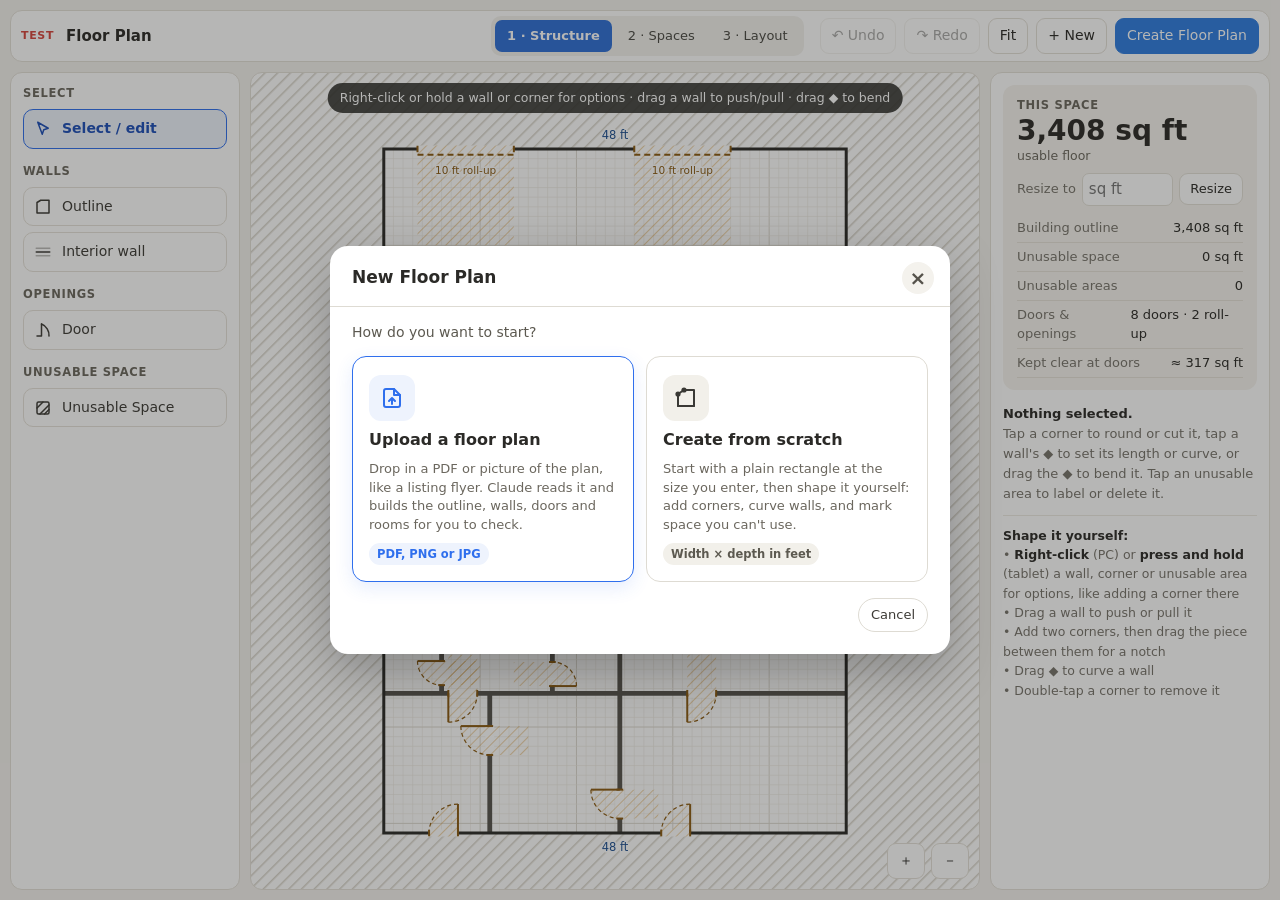
==== commit eb08a97a: "Walk-in cooler and mop sink don't trigger the Type I hood requirement Co-Authored-By: Claude Opus 5." ====
--- a/floorplan.html
+++ b/floorplan.html
@@ -446,6 +446,15 @@
  {r:"kr-prep",c:"Built-ins & Counters",n:"Prep counter / base cabinets",bi:1,bmin:2,bmax:3,bl:1,w:6,d:2,cl:3,cf:1,p:[120,1500,20,0],est:1,no:"Countertop outlets. Code calls for at least two 20 A small-appliance circuits serving kitchen counters.",cost:[1500,6000]},
  {r:"kr-sink",c:"Kitchen – Residential",n:"Kitchen sink + disposal",w:3,d:2,cl:3,cf:1,p:[120,800,15,1],est:1,a:["plumbing"],no:"Garbage disposal on its own 15 A circuit.",cost:[500,2000]},
  {r:"kr-freezer",c:"Kitchen – Residential",n:"Upright freezer",w:3,d:2.5,cl:3,cf:1,p:[120,600,15,1],no:"About 28–33 in wide. Draws roughly 3–6 A; a dedicated 15 A circuit keeps a tripped breaker elsewhere from thawing it.",cost:[600,1800]},
+ {r:"kr-gasrange",c:"Kitchen – Residential",n:"Gas range (home)",w:2.5,d:2.5,k:[3.5,0,0,0],p:[120,300,20,1],cost:[800,4000],no:"Needs a gas line and a hood vented outside; 120V only for the igniters and clock."},
+ {r:"kr-wallov",c:"Kitchen – Residential",n:"Wall oven tower (double oven)",w:2.5,d:2.25,k:[3.5,0,0,0],p:[240,8000,40,1],est:1,cost:[2000,6000],no:"Tall cabinet with two ovens stacked; leave counter space next to it for hot pans."},
+ {r:"kr-island",c:"Kitchen – Residential",n:"Kitchen island with seating",w:6,d:3.5,k:[3.5,3.5,3.5,3.5],p:[120,1800,20,0],cost:[2000,10000],no:"Counter on all-round cabinets with a seating overhang. 42 in aisles all round; the outlets are a code requirement on islands."},
+ {r:"kr-islsink",c:"Kitchen – Residential",n:"Kitchen island with sink",w:7,d:3.5,k:[3.5,3.5,3.5,3.5],p:[120,1500,20,1],a:["plumbing"],cost:[3500,15000],no:"Plumbing has to come up through the floor, so it is easiest on a slab you can trench."},
+ {r:"kr-cooktop",c:"Kitchen – Residential",n:"Cooktop on a base cabinet",w:3,d:2,k:[3.5,0,0,0],p:[240,7400,40,1],est:1,cost:[700,4000],no:"Induction or electric cooktop in a counter run. Pair it with a hood."},
+ {r:"kr-tall",c:"Kitchen – Residential",n:"Tall pantry cabinet",w:2.5,d:2,k:[3.5,0,0,0],cost:[400,2000]},
+ {r:"kr-chest",c:"Kitchen – Residential",n:"Chest freezer",w:4,d:2.5,k:[3,0.25,0,0],p:[120,300,15,1],cost:[300,1200],no:"The lid opens up, so keep shelves off the wall above it."},
+ {r:"kr-trash",c:"Kitchen – Residential",n:"Trash / recycling pull-out cabinet",w:1.5,d:2,k:[3.5,0,0,0],cost:[200,800]},
+ {r:"kr-bev",c:"Kitchen – Residential",n:"Beverage fridge (under-counter)",w:2,d:2,k:[3.5,0,0,0],p:[120,200,20,0],cost:[600,2500]},
  {r:"kr-pantry",c:"Built-ins & Counters",n:"Pantry / storage shelving",bi:1,bmin:1,bmax:2.5,bl:1,w:6,d:2,cl:3,cf:1,p:null,cost:[300,2500]},
  // Kitchen commercial
  {r:"kc-range",c:"Kitchen – Commercial",n:"Commercial range (gas)",w:3,d:3,cl:3.5,cf:1,p:[120,200,15,1],est:1,a:["commercial"],cost:[2500,8000]},
@@ -454,6 +463,22 @@
  {r:"kc-dw",c:"Kitchen – Commercial",n:"Commercial dishwasher (high-temp)",w:2,d:2.5,cl:3,cf:1,p:[240,6000,30,1],est:1,a:["commercial"],cost:[5000,15000]},
  {r:"kc-3sink",c:"Kitchen – Commercial",n:"3-compartment sink",w:8,d:2.5,cl:3,cf:1,a:["commercial"],cost:[800,3000]},
  {r:"kc-hand",c:"Kitchen – Commercial",n:"Hand-wash sink",w:1.5,d:1.5,cl:2,cf:1,a:["commercial"],cost:[200,800]},
+ {r:"kc-conv",c:"Kitchen – Commercial",n:"Convection oven (double stack)",w:3.5,d:3.5,k:[3.5,0.5,0.5,0.5],p:[240,11000,60,1],est:1,a:["commercial"],cost:[6000,16000],no:"Electric shown; gas models need a gas line instead. Goes under the hood."},
+ {r:"kc-griddle",c:"Kitchen – Commercial",n:"Flat-top griddle on a stand",w:3,d:2.75,k:[3.5,0,0,0],a:["commercial"],cost:[1500,5000],no:"Gas; goes under the hood with the other cooking."},
+ {r:"kc-fryer",c:"Kitchen – Commercial",n:"Deep fryer",w:1.5,d:2.75,k:[3.5,0,0,0],a:["commercial"],cost:[1000,5000],no:"Gas floor fryer. Keep 16 in from an open flame or use a splash guard."},
+ {r:"kc-broiler",c:"Kitchen – Commercial",n:"Charbroiler on a stand",w:3,d:2.75,k:[3.5,0,0,0],a:["commercial"],cost:[1500,6000]},
+ {r:"kc-pizza",c:"Kitchen – Commercial",n:"Deck pizza oven",w:5,d:4,k:[4,0.5,0.5,0.5],a:["commercial"],cost:[8000,25000],no:"Gas deck oven; needs the hood and a sturdy floor."},
+ {r:"kc-steam",c:"Kitchen – Commercial",n:"Steam table / hot food well",w:5,d:2.5,k:[3.5,0,0,0],p:[240,3000,20,1],est:1,cost:[1000,4000]},
+ {r:"kc-mixer",c:"Kitchen – Commercial",n:"Floor mixer",w:2,d:2.5,k:[3,0.5,1,1],p:[240,2200,20,1],est:1,cost:[4000,15000]},
+ {r:"kc-table",c:"Kitchen – Commercial",n:"Stainless prep table",w:6,d:2.5,k:[3.5,0,0,0],cost:[200,800]},
+ {r:"kc-prepfr",c:"Kitchen – Commercial",n:"Sandwich / salad prep refrigerator",w:5,d:2.5,k:[3.5,0,0,0],p:[120,800,20,1],cost:[2000,6000]},
+ {r:"kc-under",c:"Kitchen – Commercial",n:"Worktop under-counter refrigerator",w:4,d:2.5,k:[3.5,0,0,0],p:[120,600,20,1],cost:[1500,4500]},
+ {r:"kc-freezer",c:"Kitchen – Commercial",n:"Reach-in freezer",w:4.5,d:3,k:[3.5,0,0,0],p:[120,1200,20,1],cost:[3500,8000]},
+ {r:"kc-walkin",c:"Kitchen – Commercial",n:"Walk-in cooler",w:8,d:10,k:[4,0.5,0.5,0.5],p:[240,3500,30,1],est:1,cost:[10000,30000],no:"Insulated box with a door and a refrigeration unit; the condenser can sit outside or on the roof. Needs a floor drain nearby."},
+ {r:"kc-dish",c:"Kitchen – Commercial",n:"Dish tables (soiled and clean)",w:8,d:2.5,k:[3.5,0,0,0],a:["plumbing"],cost:[1000,4000],no:"Soiled table with a pre-rinse sprayer on one side of the dishwasher, clean table on the other."},
+ {r:"kc-shelf",c:"Kitchen – Commercial",n:"Dry storage shelving (NSF)",w:4,d:2,k:[3,0,0,0],cost:[200,700]},
+ {r:"kc-rack",c:"Kitchen – Commercial",n:"Sheet pan rack (mobile)",w:2,d:2.25,k:[2.5,0,0,0],cost:[150,500]},
+ {r:"kc-mop",c:"Kitchen – Commercial",n:"Mop sink",w:2,d:2,k:[3,0,0,0],a:["plumbing"],cost:[300,1200],no:"Floor-level basin; most health codes require one."},
  {r:"kc-grease",c:"Kitchen – Commercial",n:"Grease interceptor",w:3,d:3,cl:0,ov:1,a:["commercial"],hide:1,cost:[1000,5000],no:"Retired: below the floor or under a sink."},
  // Fitness
  {r:"f-gym",c:"Fitness",n:"Weight machine (home gym)",w:7,d:7,cl:2,cost:[1500,6000]},
@@ -899,10 +924,10 @@
 function car(W,D,col){var s=bx(-W/2,-D/2,W,D,col,{rx:Math.min(W,D)*0.25});s+=bx(-W/2+W*0.12,-D/2+D*0.24,W*0.76,D*0.16,GLASS,{rx:0.2})+bx(-W/2+W*0.14,D/2-D*0.3,W*0.72,D*0.12,GLASS,{rx:0.2})+bx(-W/2+W*0.12,-D/2+D*0.42,W*0.76,D*0.27,col,{stroke:'rgba(0,0,0,.25)',rx:0.15});
  return s+wheelTop(-W/2-0.05,-D/2+D*0.2,0.35,D*0.14)+wheelTop(W/2+0.05,-D/2+D*0.2,0.35,D*0.14)+wheelTop(-W/2-0.05,D/2-D*0.2,0.35,D*0.14)+wheelTop(W/2+0.05,D/2-D*0.2,0.35,D*0.14)}
 // an empty parking space: asphalt, white side stripes, a wheel stop at the back, a painted P
-function stall(W,D,mark){var lw=Math.max(0.25,W*0.035),h=Math.min(W,D)*0.42,g='<rect x="'+(-W/2)+'" y="'+(-D/2)+'" width="'+W+'" height="'+D+'" fill="#6b6d70" rx="0.15"/>';
- g+='<rect x="'+(-W/2)+'" y="'+(-D/2)+'" width="'+lw+'" height="'+D+'" fill="#f4f4f2"/><rect x="'+(W/2-lw)+'" y="'+(-D/2)+'" width="'+lw+'" height="'+D+'" fill="#f4f4f2"/>';
- g+=bx(-W*0.3,-D/2+0.9,W*0.6,0.5,YEL,{rx:0.12,stroke:'#b8962f','stroke-width':0.05});
- g+='<text x="0" y="'+(h*0.36)+'" text-anchor="middle" font-family="Arial,Helvetica,sans-serif" font-weight="700" font-size="'+h+'" fill="#f4f4f2" opacity="0.9">'+(mark==null?'P':mark)+'</text>';
+// an empty parking space: painted lines on three sides (open at the front) and a painted P
+function stall(W,D,mark){var lw=Math.max(0.25,W*0.035),h=Math.min(W,D)*0.42,c='#8a8c90',g='<rect x="'+(-W/2)+'" y="'+(-D/2)+'" width="'+W+'" height="'+D+'" fill="rgba(120,124,130,.08)"/>';
+ g+='<rect x="'+(-W/2)+'" y="'+(-D/2)+'" width="'+lw+'" height="'+D+'" fill="'+c+'"/><rect x="'+(W/2-lw)+'" y="'+(-D/2)+'" width="'+lw+'" height="'+D+'" fill="'+c+'"/><rect x="'+(-W/2)+'" y="'+(-D/2)+'" width="'+W+'" height="'+lw+'" fill="'+c+'"/>';
+ g+='<text x="0" y="'+(h*0.36)+'" text-anchor="middle" font-family="Arial,Helvetica,sans-serif" font-weight="700" font-size="'+h+'" fill="'+c+'" opacity="0.55">'+(mark==null?'P':mark)+'</text>';
  return g}
 function bay(W,D,cw,cd,col){return iR(-W/2,-D/2,W,D,{fill:'rgba(229,83,61,.05)',stroke:'#c9c4b8','stroke-dasharray':'0.5 0.3'})+iL(-W/2,D/2-0.4,W/2,D/2-0.4,{stroke:YEL,'stroke-width':0.15,'stroke-dasharray':'0.6 0.4'})+car(cw,cd,col)}
 function recliner(x,y,w,d){return bx(x,y,w,d,LEATH,{rx:0.3})+bx(x+0.35,y+0.55,w-0.7,d-0.75,'#87705f',{rx:0.2})+iL(x+0.35,y+d-0.55,x+w-0.35,y+d-0.55,{stroke:'#5a463a','stroke-width':0.05})}
@@ -1100,6 +1125,36 @@
  'm-laser1':function(W,D){return benchTop(W,D)+rot(0,-D*0.05,0,body(W*0.62,D*0.75,'#3f3d38')+bx(-W*0.28,-D*0.32,W*0.56,D*0.5,'rgba(232,135,62,.55)',{rx:0.06})+grid(-W*0.26,-D*0.3,W*0.52,D*0.46,6,4,{stroke:'#c26b2b','stroke-width':0.02}))+bx(W/2-0.7,-D/2+0.3,0.5,0.5,'#e3e1dc',{rx:0.06})},
  'm-emb1':function(W,D){return benchTop(W,D)+rot(0,-D*0.1,0,body(W*0.6,D*0.6,WHITE)+bx(-W*0.28,-D*0.28,W*0.56,D*0.18,'#e3e1dc',{rx:0.05})+iC(W*0.08,D*0.08,Math.min(W,D)*0.13,{stroke:'#c9a26b','stroke-width':0.05}))+iC(W/2-0.35,-D/2+0.35,0.15,{fill:'#e07a6a'})},
  'm-print1':function(W,D){var s=benchTop(W,D);[-1,1].forEach(function(k){var cx=k*W/4;s+=bx(cx-0.8,-D/2+0.2,1.6,1.4,'#2b2a27',{rx:0.04})+grid(cx-0.7,-D/2+0.3,1.4,1.2,4,4,{stroke:GREY,'stroke-width':0.02})+bx(cx-0.15,-D/2+0.15,0.3,0.25,ORNG,{stroke:'none'})});return s+spool(-W/4+0.9,D/2-0.3,0.18,'#7fbf8e')+spool(W/4+0.9,D/2-0.3,0.18,'#3a6fb0')}
+});
+/* ---- more kitchen ---- */
+function ctr(W,D,f){return bx(-W/2,-D/2,W,D,f||'#f1eee8',{rx:0.05})+iL(-W/2,D/2-0.06,W/2,D/2-0.06,{stroke:DARK,'stroke-width':0.05})}
+function grate(x,y,w,h,n){var s=bx(x,y,w,h,'#3f3d38',{rx:0.04});for(var i=1;i<n;i++)s+=iL(x+w*i/n,y+0.05,x+w*i/n,y+h-0.05,{stroke:'#6b6862','stroke-width':0.05});return s}
+Object.assign(ICONS,{
+ 'kr-gasrange':function(W,D){var s=body(W,D,STEEL),t=-D/2+D*0.08,u=(D*0.7)/2,cw=W/2,sz=Math.min(cw,u)*0.7;for(var r=0;r<2;r++)for(var c=0;c<2;c++)s+=burnerG(-W/2+cw*(c+0.5),t+u*(r+0.5),sz);return s+iR(-W/2,D/2-D*0.2,W,D*0.2,{fill:DARK})+knobs(W*0.8,D/2-D*0.1,4,Math.min(W,D)*0.035)},
+ 'kr-wallov':function(W,D){return body(W,D,'#e9e7e2')+bx(-W/2+0.15,-D/2+0.15,W-0.3,D-0.45,STEEL,{rx:0.05})+iL(-W/2+0.3,D/2-0.42,W/2-0.3,D/2-0.42,{stroke:DARK,'stroke-width':0.08})+iL(-W/2+0.3,D/2-0.22,W/2-0.3,D/2-0.22,{stroke:DARK,'stroke-width':0.08})+bx(-W*0.2,-D/2+0.3,W*0.4,D*0.15,'#3f3d38',{rx:0.04})},
+ 'kr-island':function(W,D){var s=bx(-W/2,-D/2,W,D,'#f1eee8',{rx:0.08})+bx(-W/2+0.15,-D/2+0.15,W-0.3,D*0.55,'#e3ddd2',{rx:0.05}),n=Math.max(2,Math.round(W/2));for(var i=0;i<n;i++)s+=stool(-W/2+W*(i+0.5)/n,D/2+0.35,0.5);return s},
+ 'kr-islsink':function(W,D){var s=bx(-W/2,-D/2,W,D,'#f1eee8',{rx:0.08}),n=Math.max(2,Math.round(W/2));s+=basin(-1,-D/2+0.35,2,1.3)+faucet(0,-D/2+0.2);for(var i=0;i<n;i++)s+=stool(-W/2+W*(i+0.5)/n,D/2+0.35,0.5);return s},
+ 'kr-cooktop':function(W,D){var s=ctr(W,D),r=Math.min(W/4,D/2)*0.6;return s+bx(-W*0.4,-D*0.38,W*0.8,D*0.65,'#2b2a27',{rx:0.06})+iC(-W*0.2,-D*0.15,r,{stroke:'#6b6862'})+iC(W*0.2,-D*0.15,r*0.8,{stroke:'#6b6862'})+iC(-W*0.2,D*0.12,r*0.8,{stroke:'#6b6862'})+iC(W*0.2,D*0.12,r,{stroke:'#6b6862'})},
+ 'kr-tall':function(W,D){return body(W,D,'#e3ddd2')+iL(0,-D/2+0.1,0,D/2,{stroke:'#c9c1b3'})+iL(-0.2,D/2-0.02,-0.2,D/2-0.3,{'stroke-width':0.08})+iL(0.2,D/2-0.02,0.2,D/2-0.3,{'stroke-width':0.08})},
+ 'kr-chest':function(W,D){return body(W,D,WHITE)+bx(-W/2+0.2,-D/2+0.2,W-0.4,D-0.5,'#eef1f3',{rx:0.08})+iL(-W*0.2,D/2-0.12,W*0.2,D/2-0.12,{'stroke-width':0.1})+dot(W/2-0.3,D/2-0.15,0.06,GREEN)},
+ 'kr-trash':function(W,D){return ctr(W,D)+bx(-W/2+0.15,-D/2+0.2,W/2-0.2,D-0.5,'#5d5a54',{rx:0.06})+bx(0.05,-D/2+0.2,W/2-0.2,D-0.5,'#2f5e8f',{rx:0.06})},
+ 'kr-bev':function(W,D){var s=ctr(W,D)+bx(-W/2+0.15,-D/2+0.15,W-0.3,D-0.45,'#2b2a27',{rx:0.05});for(var i=0;i<4;i++)s+=iC(-W/2+0.4+i*(W-0.8)/3,0,0.14,{fill:i%2?'#c0392b':'#8fb6e0'});return s+iL(-W/2,D/2-0.1,W/2,D/2-0.1,{stroke:GLASS,'stroke-width':0.1})},
+ 'kc-conv':function(W,D){return body(W,D,STEEL)+bx(-W/2+0.2,-D/2+0.2,W*0.65,D-0.6,'#9aa0a6',{rx:0.05})+fan(-W/2+0.2+W*0.325,-D*0.05,Math.min(W,D)*0.2)+bx(W/2-W*0.25,-D/2+0.2,W*0.2,D*0.55,'#3f3d38',{rx:0.05})+knobs(W*0.15,-D*0.15+0.4,2,0.05).replace(/cx="([-\d.]+)"/g,function(m,v){return 'cx="'+(+v+W*0.35)+'"'})+iL(-W/2+0.3,D/2-0.25,W*0.3,D/2-0.25,{stroke:DARK,'stroke-width':0.1})},
+ 'kc-griddle':function(W,D){return body(W,D,STEEL)+bx(-W/2+0.15,-D/2+0.15,W-0.3,D*0.68,'#3f3d38',{rx:0.04})+iL(-W/2+0.15,-D/2+0.15+D*0.68,W/2-0.15,-D/2+0.15+D*0.68,{stroke:'#9aa0a6','stroke-width':0.1})+knobs(W*0.8,D/2-D*0.1,4,Math.min(W,D)*0.035)},
+ 'kc-fryer':function(W,D){return body(W,D,STEEL)+bx(-W/2+0.15,-D/2+0.2,W-0.3,D*0.6,'#c9a43a',{rx:0.06})+grate(-W/2+0.25,-D/2+0.3,W-0.5,D*0.25,4)+bx(-W/2+0.3,D*0.05,W-0.6,D*0.14,'#3f3d38',{rx:0.04})+knobs(W*0.6,D/2-D*0.1,2,Math.min(W,D)*0.05)},
+ 'kc-broiler':function(W,D){return body(W,D,STEEL)+grate(-W/2+0.15,-D/2+0.15,W-0.3,D*0.68,Math.round(W*3))+iL(-W/2+0.2,-D/2+0.2,W/2-0.2,-D/2+0.2+D*0.6,{stroke:'#e8873e','stroke-width':0.05,opacity:0.5})+knobs(W*0.8,D/2-D*0.1,4,Math.min(W,D)*0.035)},
+ 'kc-pizza':function(W,D){return body(W,D,'#5d5a54')+bx(-W/2+0.2,-D/2+0.2,W-0.4,D-0.7,'#c96a30',{rx:0.06})+bx(-W/2+0.4,-D/2+0.4,W-0.8,D-1.1,'#2b2a27',{rx:0.04})+iC(-W*0.18,-D*0.05,Math.min(W,D)*0.18,{fill:'#f2cf6b'})+iC(W*0.18,-D*0.05,Math.min(W,D)*0.18,{fill:'#f2cf6b'})+bx(-W/2+0.2,D/2-0.4,W-0.4,0.25,STEEL)},
+ 'kc-steam':function(W,D){var s=body(W,D,STEEL),n=Math.max(2,Math.round(W/1.2));for(var i=0;i<n;i++)s+=bx(-W/2+0.2+i*(W-0.4)/n+0.05,-D/2+0.2,(W-0.4)/n-0.1,D*0.6,'#c9cdd1',{rx:0.04})+bx(-W/2+0.3+i*(W-0.4)/n,-D/2+0.35,(W-0.4)/n-0.3,D*0.3,['#e8b25f','#7fbf8e','#e07a6a','#d6c39a'][i%4],{rx:0.03});return s+iL(-W/2+0.1,D/2-0.2,W/2-0.1,D/2-0.2,{stroke:GLASS,'stroke-width':0.12})},
+ 'kc-mixer':function(W,D){return bx(-W*0.35,-D/2,W*0.7,D*0.55,'#9aa0a6',{rx:0.1})+iC(0,D*0.12,Math.min(W,D)*0.34,{fill:STEEL})+iC(0,D*0.12,Math.min(W,D)*0.22,{fill:'#dfe3e6'})+iL(0,-D/2+0.3,0,D*0.12,{stroke:'#5d5a54','stroke-width':0.12})},
+ 'kc-table':function(W,D){return body(W,D,'#d3d7da')+bx(-W/2+0.1,-D/2+0.1,W-0.2,D-0.2,'#e2e5e7',{rx:0.03})+iL(-W/2+0.1,-D/2+0.12,W/2-0.1,-D/2+0.12,{stroke:'#9aa0a6','stroke-width':0.08})+bx(-W*0.25,-D*0.1,W*0.2,D*0.35,WOOD,{rx:0.04})},
+ 'kc-prepfr':function(W,D){var s=body(W,D,STEEL),n=Math.max(4,Math.round(W*1.3));for(var i=0;i<n;i++)s+=bx(-W/2+0.15+i*(W-0.3)/n+0.03,-D/2+0.15,(W-0.3)/n-0.06,D*0.3,['#7fbf8e','#e07a6a','#f2cf6b','#e8e2d6','#c98a63'][i%5],{rx:0.03});return s+bx(-W/2+0.15,-D/2+0.15+D*0.32,W-0.3,D*0.3,'#cfd3d6',{rx:0.03})+iL(-W/2,D/2-0.1,W/2,D/2-0.1,{stroke:DARK})},
+ 'kc-under':function(W,D){return body(W,D,STEEL)+bx(-W/2+0.1,-D/2+0.1,W-0.2,D-0.4,'#cfd3d6',{rx:0.03})+iL(0,-D/2+0.1,0,D/2,{stroke:'#9aa0a6'})+iL(-W/2,D/2-0.1,W/2,D/2-0.1,{stroke:DARK})},
+ 'kc-freezer':function(W,D){return ICONS['kc-fridge'](W,D)+iC(W*0.3,-D*0.2,0.25,{stroke:'#8fb6e0','stroke-width':0.06})+iL(W*0.3,-D*0.2-0.25,W*0.3,-D*0.2+0.25,{stroke:'#8fb6e0','stroke-width':0.06})+iL(W*0.3-0.22,-D*0.2,W*0.3+0.22,-D*0.2,{stroke:'#8fb6e0','stroke-width':0.06})},
+ 'kc-walkin':function(W,D){var s=bx(-W/2,-D/2,W,D,'#dfe3e6',{rx:0.08})+bx(-W/2+0.35,-D/2+0.35,W-0.7,D-0.7,'#eef2f5',{rx:0.04});s+=bx(-W/2+0.5,-D/2+0.5,1.8,D-1.8,'#cfd3d6')+bx(W/2-2.3,-D/2+0.5,1.8,D-1.8,'#cfd3d6');for(var i=1;i<5;i++){s+=iL(-W/2+0.5,-D/2+0.5+i*(D-1.8)/5,-W/2+2.3,-D/2+0.5+i*(D-1.8)/5,{stroke:'#9aa0a6','stroke-width':0.04})+iL(W/2-2.3,-D/2+0.5+i*(D-1.8)/5,W/2-0.5,-D/2+0.5+i*(D-1.8)/5,{stroke:'#9aa0a6','stroke-width':0.04})}return s+bx(-1.4,D/2-0.35,2.8,0.35,'#8fb6e0')+bx(-W/2+0.5,-D/2+0.1,2.5,0.6,'#9aa0a6',{rx:0.05})},
+ 'kc-dish':function(W,D){return body(W,D,STEEL)+bx(-W/2+0.2,-D/2+0.2,W*0.4,D-0.5,'#cfd3d6',{rx:0.05})+basin(-W/2+0.4,-D/2+0.4,W*0.2,D*0.5)+faucet(-W/2+0.4+W*0.1,-D/2+0.25)+bx(W/2-W*0.4,-D/2+0.2,W*0.4-0.2,D-0.5,'#e2e5e7',{rx:0.05})+grid(W/2-W*0.4+0.1,-D/2+0.3,W*0.4-0.4,D-0.7,4,3,{stroke:'#9aa0a6','stroke-width':0.03})},
+ 'kc-shelf':function(W,D){var s=bx(-W/2,-D/2,W,D,'#d3d7da',{rx:0.04})+grid(-W/2+0.1,-D/2+0.1,W-0.2,D-0.2,Math.round(W*3),3,{stroke:'#9aa0a6','stroke-width':0.03});return s+bx(-W*0.35,-D*0.25,W*0.25,D*0.5,'#d9b37a',{rx:0.04})+bx(0,-D*0.25,W*0.3,D*0.5,'#e3e1dc',{rx:0.04})},
+ 'kc-rack':function(W,D){var s=body(W,D,'#d3d7da');for(var i=1;i<6;i++)s+=iL(-W/2+0.1,-D/2+i*D/6,W/2-0.1,-D/2+i*D/6,{stroke:'#9aa0a6','stroke-width':0.04});return s+dot(-W/2+0.15,-D/2+0.15,0.1,CHAR)+dot(W/2-0.15,-D/2+0.15,0.1,CHAR)+dot(-W/2+0.15,D/2-0.15,0.1,CHAR)+dot(W/2-0.15,D/2-0.15,0.1,CHAR)},
+ 'kc-mop':function(W,D){return body(W,D,'#cfd3d6')+basin(-W/2+0.25,-D/2+0.25,W-0.5,D-0.5)+faucet(0,-D/2+0.18)}
 });
 /* place a symbol on an item: rotate so the drawing's front matches the item's front */
 function iconFor(it){var f=ICONS[it.r]||(typeof ALIAS!=='undefined'&&ICONS[ALIAS[it.r]]);if(!f)return '';var rot=(it.rot||0)%4,W=rot%2?it.d:it.w,D=rot%2?it.w:it.d,cx=it.x+it.w/2,cy=it.y+it.d/2;
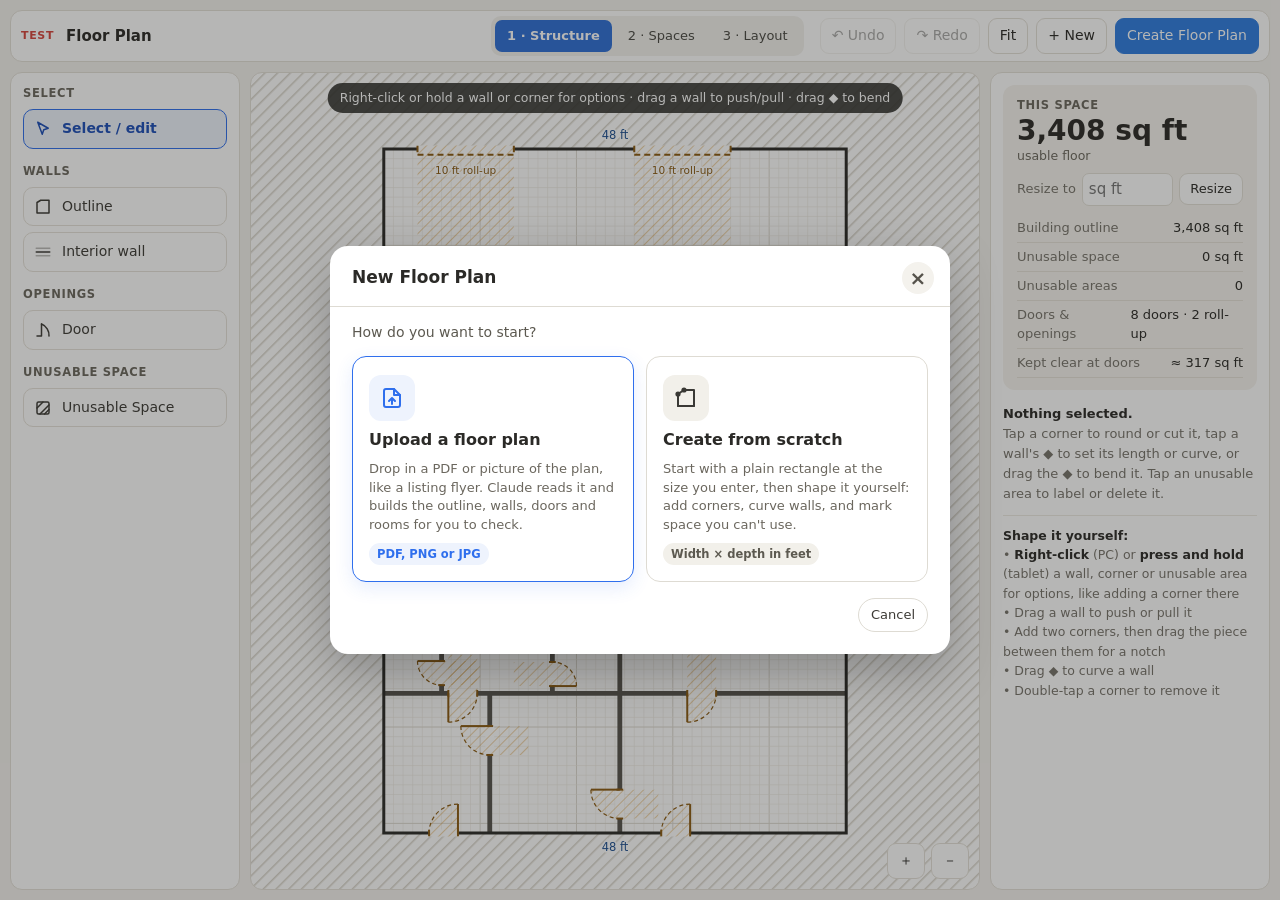
==== commit 916acec7: "Space Planner: room ceiling height, checked against what's in the room The room strip shows Ceiling " ====
--- a/floorplan.html
+++ b/floorplan.html
@@ -385,7 +385,7 @@
 /* p: [volts, watts, breakerAmps, dedicated(1/0)] ; est: estimate flag ; ov: may overlap others ; z: zone ; cost: [low, high] typical US$ new */
 var CATALOG=[
  // Rooms & Zones
- {r:"z-court",c:"Rooms & Zones",n:"Multipurpose court / skate rink",w:45,d:45,z:1,a:["public","ceiling"],no:"Ping-pong + robot, hoop overhead, netting around. Sealed concrete or sport tile for skating."},
+ {r:"z-court",c:"Rooms & Zones",n:"Multipurpose court / skate rink",req:{ceil:12},w:45,d:45,z:1,a:["public","ceiling"],no:"Ping-pong + robot, hoop overhead, netting around. Sealed concrete or sport tile for skating."},
  {r:"z-arcade",c:"Rooms & Zones",n:"Arcade zone",w:30,d:40,z:1,no:"Dark arcade cave: sims, cabinets, pinball, light-gun, air hockey."},
  {r:"z-bar",c:"Rooms & Zones",n:"Bar & lounge zone",w:45,d:26,z:1},
  {r:"z-lounge",c:"Rooms & Zones",n:"TV / game lounge",w:20,d:25,z:1},
@@ -489,7 +489,7 @@
  // Court & rink
  {r:"c-pp",c:"Court & Rink",n:"Ping-pong table",w:5,d:9,cl:6,cost:[400,2500]},
  {r:"c-robot",c:"Court & Rink",n:"Ping-pong robot",w:2,d:2,cl:0,p:[120,100,20,0],ov:1,hide:1,cost:[200,1500],no:"Retired: sits on the table, not the floor."},
- {r:"c-hoop",c:"Court & Rink",n:"Basketball shooting area (hoop on the wall)",w:12,d:15,cl:0,a:["ceiling"],cost:[1500,5000],no:"Wall- or ceiling-mounted hoop; the floor area is the shooting space in front of it."},
+ {r:"c-hoop",c:"Court & Rink",n:"Basketball shooting area (hoop on the wall)",req:{ceil:15},w:12,d:15,cl:0,a:["ceiling"],cost:[1500,5000],no:"Wall- or ceiling-mounted hoop; the floor area is the shooting space in front of it."},
  {r:"c-net",c:"Court & Rink",n:"Divider / ceiling net",w:45,d:1,cl:0,ov:1,cost:[1000,4000]},
  // Creator
  {r:"m-laser1",c:"Creator / Maker",n:"Laser cutter — hobby, on a bench (10–40 W)",w:4,d:2.5,cl:2,p:[120,300,20,0],est:1,a:["co2"],cost:[600,2500],no:"Enclosed desktop diode or small CO2 laser. Sits on a bench; vent the fumes out a window or through a filter."},
@@ -534,8 +534,8 @@
  {r:"h-rack",c:"Indoor Garden",n:"Hydroponic rack with LEDs",w:4,d:2,cl:3,cf:1,p:[120,600,20,0],est:1,a:["garden"],cost:[600,2500]},
  {r:"h-micro",c:"Indoor Garden",n:"Microgreens / sprout shelf",w:4,d:2,cl:3,cf:1,p:[120,300,20,0],est:1,a:["garden"],cost:[200,800]},
  {r:"h-sink",c:"Indoor Garden",n:"Utility sink",w:2,d:2,cl:2,cf:1,a:["plumbing"],cost:[200,700]},
- {r:"x-batting",c:"Court & Rink",n:"Batting cage (tunnel)",w:12,d:55,cl:1,p:[120,1000,20,1],est:1,a:["ceiling"],no:"Tunnels typically ~55–70 ft long.",cost:[2000,8000]},
- {r:"x-tennis",c:"Court & Rink",n:"Tennis ball machine lane",w:12,d:40,cl:0,a:["ceiling"],no:"Machine is battery powered; size is the hitting lane.",cost:[700,3500]},
+ {r:"x-batting",c:"Court & Rink",n:"Batting cage (tunnel)",req:{ceil:12},w:12,d:55,cl:1,p:[120,1000,20,1],est:1,a:["ceiling"],no:"Tunnels typically ~55–70 ft long.",cost:[2000,8000]},
+ {r:"x-tennis",c:"Court & Rink",n:"Tennis ball machine lane",req:{ceil:14},w:12,d:40,cl:0,a:["ceiling"],no:"Machine is battery powered; size is the hitting lane.",cost:[700,3500]},
  {r:"x-return",c:"Court & Rink",n:"Basketball ball-return machine",w:6,d:10,cl:0,p:[120,500,20,0],ov:1,est:1,cost:[2500,8000]},
  {r:"x-motion",c:"Arcade & Gaming",n:"Motion platform for a sim rig",w:6,d:6,cl:2,p:[120,1500,20,1],ov:1,est:1,no:"The 'up-and-down stuff'.",cost:[3000,12000]},
  // Arcade & Gaming (more)
@@ -546,15 +546,15 @@
  {r:"g-cocktail",c:"Arcade & Gaming",n:"Cocktail-table arcade",w:2.5,d:2,cl:2.5,p:[120,200,20,0],est:1,cost:[1000,3000],no:"Sit-down cabinet; players sit at each end."},
  {r:"g-cornhole",c:"Arcade & Gaming",n:"Cornhole lane",w:4,d:35,cl:0,cost:[100,600],no:"Boards 27 ft apart front to front, plus room to stand behind each."},
  // Court & Rink (more)
- {r:"c-golf1",c:"Court & Rink",n:"Golf simulator — entry (net + launch monitor)",w:10,d:12,cl:0,p:[120,500,20,0],est:1,a:["ceiling"],cost:[1500,6000],no:"Hitting net and mat with a launch monitor and a tablet or TV. Wants about 9 ft clear height."},
- {r:"c-golf2",c:"Court & Rink",n:"Golf simulator — mid (enclosure + projector)",w:12,d:16,cl:0,p:[120,1200,20,1],est:1,a:["ceiling"],cost:[10000,25000],no:"Impact screen enclosure, projector and gaming PC. 10 ft clear height is comfortable."},
- {r:"c-golf3",c:"Court & Rink",n:"Golf simulator — pro (full bay)",w:16,d:22,cl:0,p:[120,2000,20,1],est:1,a:["ceiling"],cost:[30000,70000],no:"Camera-based tracking, large screen and turf with a putting area. 10–12 ft clear height."},
+ {r:"c-golf1",c:"Court & Rink",n:"Golf simulator — entry (net + launch monitor)",req:{ceil:9},w:10,d:12,cl:0,p:[120,500,20,0],est:1,a:["ceiling"],cost:[1500,6000],no:"Hitting net and mat with a launch monitor and a tablet or TV. Wants about 9 ft clear height."},
+ {r:"c-golf2",c:"Court & Rink",n:"Golf simulator — mid (enclosure + projector)",req:{ceil:9.5},w:12,d:16,cl:0,p:[120,1200,20,1],est:1,a:["ceiling"],cost:[10000,25000],no:"Impact screen enclosure, projector and gaming PC. 10 ft clear height is comfortable."},
+ {r:"c-golf3",c:"Court & Rink",n:"Golf simulator — pro (full bay)",req:{ceil:10},w:16,d:22,cl:0,p:[120,2000,20,1],est:1,a:["ceiling"],cost:[30000,70000],no:"Camera-based tracking, large screen and turf with a putting area. 10–12 ft clear height."},
  {r:"c-bowl",c:"Court & Rink",n:"Bowling lane (regulation, with pinsetter)",w:6,d:88,cl:0,p:[240,2500,20,1],est:1,cost:[60000,150000],no:"Lane, approach and pinsetter. Usually installed in pairs."},
  {r:"c-bowlmini",c:"Court & Rink",n:"Mini bowling lane",w:4,d:42,cl:0,p:[120,1200,20,1],est:1,cost:[25000,60000],no:"Shorter lane with small balls and a string pinsetter."},
- {r:"c-pickle",c:"Court & Rink",n:"Pickleball court",w:30,d:60,cl:0,a:["ceiling"],cost:[3000,15000],no:"20 × 44 ft court plus run-off. Lines can be taped onto an existing floor."},
- {r:"c-half",c:"Court & Rink",n:"Half basketball court",w:30,d:30,cl:0,a:["ceiling"],cost:[5000,25000],no:"Three-point arc and key with a little run-off. Hoop sold separately."},
- {r:"c-climb",c:"Court & Rink",n:"Bouldering wall + crash pads",w:12,d:10,cl:0,a:["ceiling"],cost:[3000,15000],no:"Wall along the back edge; the rest is padded fall zone."},
- {r:"c-ninja",c:"Court & Rink",n:"Ninja / rig training frame",w:10,d:12,cl:2,a:["ceiling"],cost:[1500,6000]},
+ {r:"c-pickle",c:"Court & Rink",n:"Pickleball court",req:{ceil:18},w:30,d:60,cl:0,a:["ceiling"],cost:[3000,15000],no:"20 × 44 ft court plus run-off. Lines can be taped onto an existing floor."},
+ {r:"c-half",c:"Court & Rink",n:"Half basketball court",req:{ceil:18},w:30,d:30,cl:0,a:["ceiling"],cost:[5000,25000],no:"Three-point arc and key with a little run-off. Hoop sold separately."},
+ {r:"c-climb",c:"Court & Rink",n:"Bouldering wall + crash pads",req:{ceil:13},w:12,d:10,cl:0,a:["ceiling"],cost:[3000,15000],no:"Wall along the back edge; the rest is padded fall zone."},
+ {r:"c-ninja",c:"Court & Rink",n:"Ninja / rig training frame",req:{ceil:12},w:10,d:12,cl:2,a:["ceiling"],cost:[1500,6000]},
  // Fitness (more)
  {r:"f-rack",c:"Fitness",n:"Power rack + platform",w:8,d:8,cl:2,cost:[1000,4000],no:"Squat rack on an 8 × 8 lifting platform with room to load plates."},
  {r:"f-cable",c:"Fitness",n:"Functional trainer (cable crossover)",w:6,d:4,cl:4,cf:1,cost:[1500,5000]},
@@ -590,8 +590,8 @@
  {r:"a-car",c:"Auto & Garage",n:"Parking bay — car / SUV",w:10,d:20,cl:0,a:["truck"],cost:[0,0],no:"About 10 × 20 ft lets you open the doors."},
  {r:"a-pickup",c:"Auto & Garage",n:"Parking bay — full-size pickup",w:11,d:23,cl:0,a:["truck"],cost:[0,0]},
  {r:"a-moto",c:"Auto & Garage",n:"Motorcycle",w:3,d:8,cl:2,cost:[0,0],no:"Space for one bike plus room to walk around it."},
- {r:"a-lift2",c:"Auto & Garage",n:"2-post car lift",w:12,d:22,cl:2,p:[240,2200,30,1],est:1,a:["ceiling","truck"],cost:[3000,7000],no:"Posts are about 11.5 ft apart; needs 4–6 in concrete and roughly 12 ft clear height to lift fully."},
- {r:"a-lift4",c:"Auto & Garage",n:"4-post storage lift",w:9.5,d:19,cl:2,p:[120,1800,20,1],est:1,a:["ceiling","truck"],cost:[3500,8000],no:"Parks one car above another. Needs about 12–13 ft clear height."},
+ {r:"a-lift2",c:"Auto & Garage",n:"2-post car lift",req:{ceil:12},w:12,d:22,cl:2,p:[240,2200,30,1],est:1,a:["ceiling","truck"],cost:[3000,7000],no:"Posts are about 11.5 ft apart; needs 4–6 in concrete and roughly 12 ft clear height to lift fully."},
+ {r:"a-lift4",c:"Auto & Garage",n:"4-post storage lift",req:{ceil:12},w:9.5,d:19,cl:2,p:[120,1800,20,1],est:1,a:["ceiling","truck"],cost:[3500,8000],no:"Parks one car above another. Needs about 12–13 ft clear height."},
  {r:"a-scissor",c:"Auto & Garage",n:"Mid-rise scissor lift",w:7,d:7,cl:3,ov:1,p:[120,1500,20,1],est:1,cost:[2000,5000],no:"Portable; rolls out of the way. Lifts about 4 ft."},
  {r:"a-chest1",c:"Auto & Garage",n:"Rolling tool chest — standard",w:3.5,d:2,cl:3,cf:1,cost:[300,1500]},
  {r:"a-chest2",c:"Auto & Garage",n:"Rolling tool chest — pro",w:6,d:2,cl:3,cf:1,p:[120,200,20,0],cost:[2000,8000],no:"Many have a power strip and USB in the top."},
@@ -623,7 +623,7 @@
  // Storage & Utility
  {r:"s-shelf",c:"Storage & Utility",n:"Steel shelving unit",w:4,d:2,cl:3,cf:1,cost:[100,400]},
  {r:"s-heavy",c:"Storage & Utility",n:"Heavy-duty rack",w:8,d:3,cl:3,cf:1,cost:[300,1200]},
- {r:"s-pallet",c:"Storage & Utility",n:"Pallet racking bay",w:9,d:4,cl:4,cf:1,a:["ceiling"],cost:[500,1500],no:"Aisle shown is for a hand-pallet jack; a forklift needs 10–12 ft."},
+ {r:"s-pallet",c:"Storage & Utility",n:"Pallet racking bay",req:{ceil:14},w:9,d:4,cl:4,cf:1,a:["ceiling"],cost:[500,1500],no:"Aisle shown is for a hand-pallet jack; a forklift needs 10–12 ft."},
  {r:"s-cab",c:"Storage & Utility",n:"Locking storage cabinet",w:3,d:2,cl:3,cf:1,cost:[200,900]},
  {r:"s-bins",c:"Storage & Utility",n:"Bin shelving (floor-standing)",w:6,d:1.5,cl:3,cf:1,cost:[150,700]},
  {r:"s-overhead",c:"Storage & Utility",n:"Overhead ceiling rack",w:4,d:8,cl:0,ov:1,a:["ceiling"],hide:1,cost:[200,600],no:"Retired: hangs from the ceiling."},
@@ -665,7 +665,7 @@
  {r:"s-pack",c:"Storage & Utility",n:"Packing & shipping station",w:6,d:3,cl:3,cf:1,p:[120,300,20,0],cost:[500,2500],no:"Bench, box shelf above, tape and a scale."},
  {r:"s-sheet",c:"Storage & Utility",n:"Sheet-goods cart / rack",w:5,d:2,cl:3,cf:1,cost:[200,1200],no:"Holds 4×8 sheets on edge."},
  {r:"s-palletjack",c:"Storage & Utility",n:"Pallet jack (parked)",w:2,d:5,cl:1,cost:[300,800]},
- {r:"s-gantry",c:"Storage & Utility",n:"Gantry crane (2-ton)",w:10,d:6,cl:2,a:["ceiling"],cost:[1500,5000],no:"Rolls over a machine or a truck bed; check the height."},
+ {r:"s-gantry",c:"Storage & Utility",n:"Gantry crane (2-ton)",req:{ceil:12},w:10,d:6,cl:2,a:["ceiling"],cost:[1500,5000],no:"Rolls over a machine or a truck bed; check the height."},
  {r:"s-lockers",c:"Storage & Utility",n:"Coat lockers / cubbies",w:6,d:1.5,cl:3,cf:1,cost:[300,1500]},
  // Lounge (more)
  {r:"f-sectL",c:"Furniture & Seating",n:"Sectional sofa (L-shaped)",w:9,d:7,cl:1.5,cost:[1500,6000]},
@@ -687,7 +687,7 @@
  {r:"l-records",c:"Bar & Lounge",n:"Record console + shelf (vinyl corner)",w:5,d:1.5,cl:3,cf:1,p:[120,200,20,0],cost:[500,3000]},
  {r:"g-beerpong",c:"Arcade & Gaming",n:"Beer pong table",w:2,d:8,cl:3,cost:[100,500]},
  {r:"g-putt",c:"Arcade & Gaming",n:"Indoor putting green",w:6,d:15,cl:1,cost:[500,3000]},
- {r:"g-axe",c:"Arcade & Gaming",n:"Axe-throwing lane",w:6,d:20,cl:0,a:["ceiling"],cost:[1500,5000],no:"Caged lane with a replaceable target. Throwing sports and drinks don't mix; many places keep them apart."},
+ {r:"g-axe",c:"Arcade & Gaming",n:"Axe-throwing lane",req:{ceil:10},w:6,d:20,cl:0,a:["ceiling"],cost:[1500,5000],no:"Caged lane with a replaceable target. Throwing sports and drinks don't mix; many places keep them apart."},
  {r:"a-evbay",c:"Auto & Garage",n:"Parking bay — EV with Level 2 charger",w:10,d:20,cl:0,p:[240,11500,60,1],a:["truck","ev"],cost:[500,2000],no:"Charger on the wall at the front of the bay. 48 A charging needs a 60 A circuit."}
 ];
 /* Clearance ("keep this empty to use it") per side, relative to the object's front: k = [front, back, left, right],
